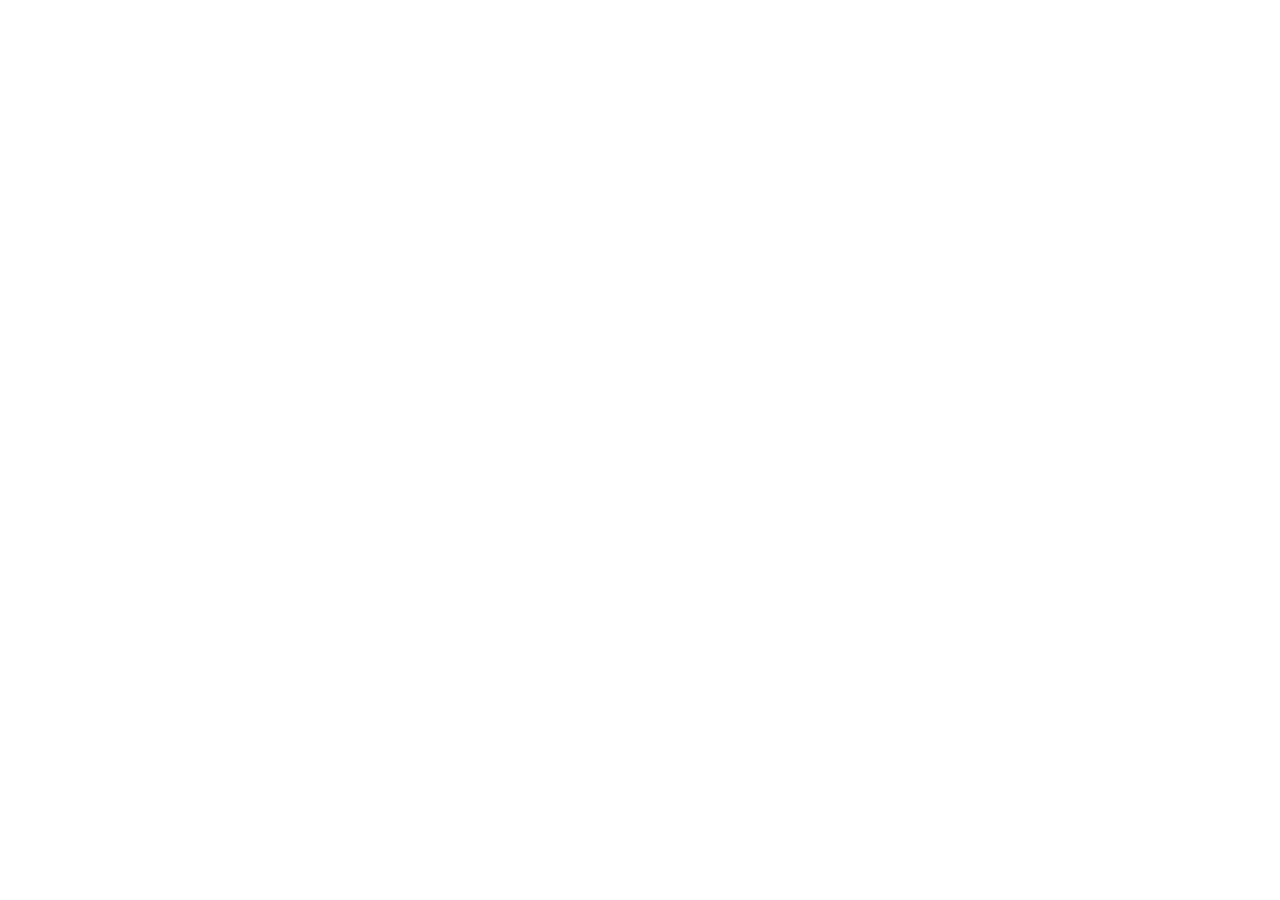
==== index.html @ e83945b2 "feat:新增環境、變數、map、utilities、元件" ====
<!doctype html>
<html lang="en">
  <head>
    <meta charset="UTF-8" />
    <meta name="viewport" content="width=device-width, initial-scale=1.0" />
    <title>首頁</title>
    <link rel="stylesheet" href="./css/style/all.css" />
  </head>
  <body></body>
</html>
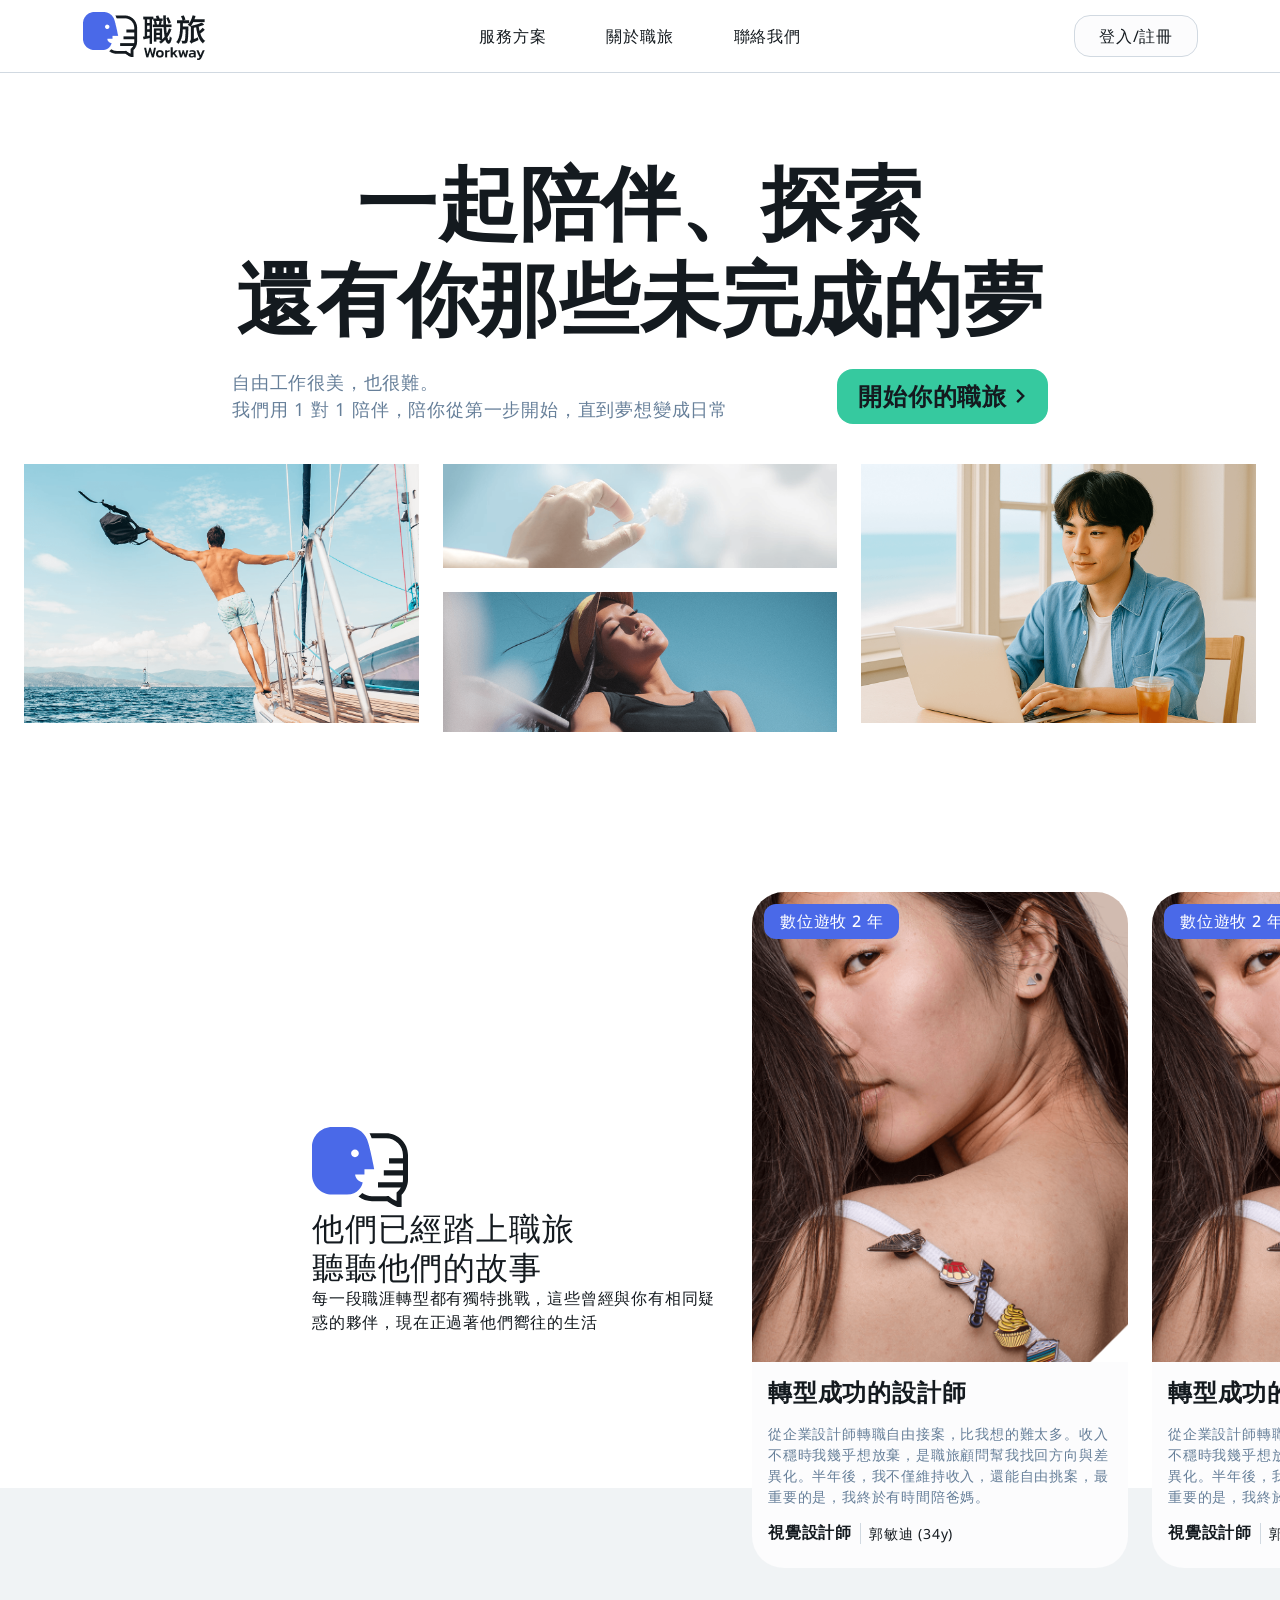
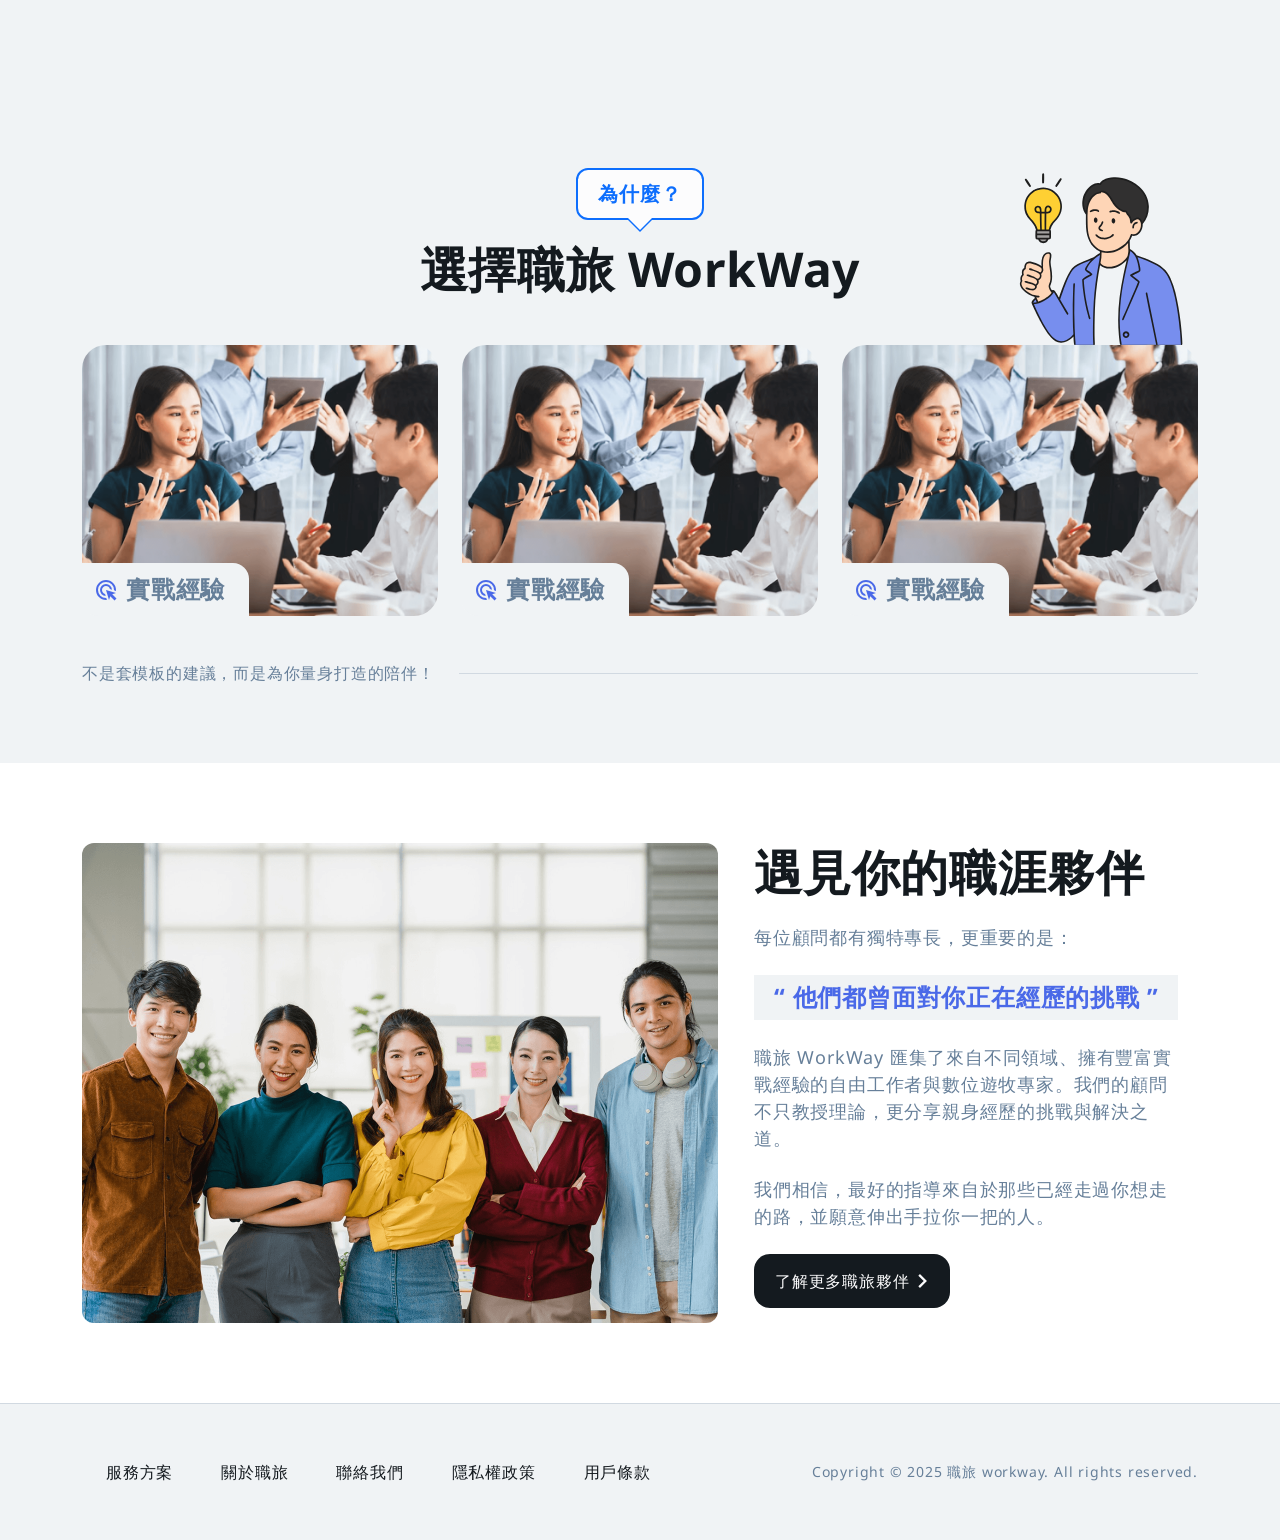
==== commit bd024185: "feat:新增 index 分支、新增內容(header、hero、story、選擇我們、了解更多、footer)" ====
--- a/index.html
+++ b/index.html
@@ -4,7 +4,555 @@
     <meta charset="UTF-8" />
     <meta name="viewport" content="width=device-width, initial-scale=1.0" />
     <title>首頁</title>
+    <link rel="preconnect" href="https://fonts.googleapis.com" />
+    <link rel="preconnect" href="https://fonts.gstatic.com" crossorigin />
+    <link
+      href="https://fonts.googleapis.com/css2?family=Noto+Sans:ital,wght@0,100..900;1,100..900&display=swap"
+      rel="stylesheet"
+    />
     <link rel="stylesheet" href="./css/style/all.css" />
   </head>
-  <body></body>
+  <body>
+    <header class="py-3 border-bottom border-neutral-85">
+      <ul
+        class="container list-unstyled d-flex justify-content-between align-items-center"
+      >
+        <!-- 品牌標誌 -->
+        <li>
+          <a href="./index.html">
+            <img src="./img/logo.png" alt="品牌標誌" />
+          </a>
+        </li>
+        <!-- 選單 -->
+        <li>
+          <nav>
+            <ul class="list-unstyled d-flex gap-3">
+              <li>
+                <a class="py-2 px-6 fw-normal" href="＃">服務方案</a>
+              </li>
+              <li>
+                <a class="py-2 px-6" href="＃">關於職旅</a>
+              </li>
+              <li>
+                <a class="py-2 px-6" href="＃">聯絡我們</a>
+              </li>
+            </ul>
+          </nav>
+        </li>
+        <!-- 登入註冊 -->
+        <li>
+          <a class="btn btn-xl btn-white-filled" href="#"> 登入/註冊 </a>
+        </li>
+      </ul>
+    </header>
+    <main>
+      <!-- hero -->
+      <section class="py-12 px-6">
+        <!-- 標題、標語、CTA -->
+        <div class="container max-width-1 px-0 mb-8">
+          <!-- 標題 -->
+          <div class="mb-6">
+            <h2 class="text-center">
+              <p class="display-1 fw-bold lh-1p2">一起陪伴、探索</p>
+              <p class="display-1 fw-bold lh-1p2">還有你那些未完成的夢</p>
+            </h2>
+          </div>
+          <!-- 標語、CTA -->
+          <div class="d-flex justify-content-between align-items-center">
+            <!-- 標語 -->
+            <div>
+              <p class="fs-6 text-neutral-50 fw-normal">
+                自由工作很美，也很難。
+              </p>
+              <p class="fs-6 text-neutral-50 fw-normal">
+                我們用 1 對 1 陪伴，陪你從第一步開始，直到夢想變成日常
+              </p>
+            </div>
+            <!-- CTA -->
+            <a
+              class="btn btn-large btn-green-filled d-flex justify-content-center align-items-center"
+              href="#"
+            >
+              <span class="fs-4 fw-bold lh-1p2">開始你的職旅</span>
+              <span>
+                <svg
+                  xmlns="http://www.w3.org/2000/svg"
+                  height="28px"
+                  viewBox="0 -960 960 960"
+                  width="28px"
+                  fill="currentColor"
+                >
+                  <path
+                    d="M504-480 320-664l56-56 240 240-240 240-56-56 184-184Z"
+                  />
+                </svg>
+              </span>
+            </a>
+          </div>
+        </div>
+        <!-- 圖片 -->
+        <div class="row row-cols-3">
+          <div class="col">
+            <img src="./img/index/hero-1.png" alt="圖片" />
+          </div>
+          <div class="col">
+            <div class="d-flex flex-column gap-6">
+              <img src="./img/index/hero-2.png" alt="圖片" />
+              <img src="./img/index/hero-3.png" alt="圖片" />
+            </div>
+          </div>
+          <div class="col">
+            <img src="./img/index/hero-4.png" alt="圖片" />
+          </div>
+        </div>
+      </section>
+      <!-- story -->
+      <section class="pt-12">
+        <div class="px-0 ms-13 mb-n12 d-flex gap-6">
+          <!-- 標題 -->
+          <div
+            class="d-flex flex-column justify-content-center align-items-center gap-6 max-width-2 flex-shrink-0"
+          >
+            <div>
+              <!-- 標誌 -->
+              <div>
+                <img src="./img/logo-icon.svg" alt="品牌標誌" />
+              </div>
+              <!-- 標題 -->
+              <div>
+                <h2>
+                  <p>他們已經踏上職旅</p>
+                  <p>聽聽他們的故事</p>
+                </h2>
+              </div>
+              <!-- 說明 -->
+              <p>
+                每一段職涯轉型都有獨特挑戰，這些曾經與你有相同疑惑的夥伴，現在正過著他們嚮往的生活
+              </p>
+            </div>
+          </div>
+          <!-- 卡片 -->
+          <ul class="list-unstyled row max-width-3 flex-nowrap no-scrollbar">
+            <li class="col min-width-1">
+              <div class="position-relative">
+                <img
+                  class="rounded-top-5"
+                  src="./img/index/story-cover-1.png"
+                  alt="人物"
+                />
+                <span
+                  class="badge text-bg-secondary position-absolute top-12 start-12 radius-2 py-2 px-4 fs-7 fw-medium lh-1p2 bg-brand-primary"
+                  >數位遊牧 2 年</span
+                >
+              </div>
+              <div
+                class="px-4 pt-4 pb-6 d-flex flex-column gap-4 rounded-bottom-5 bg-brand-white"
+              >
+                <h3 class="fs-4 fw-bold lh-1p2">轉型成功的設計師</h3>
+                <p class="fs-8 text-neutral-50 fw-normal">
+                  從企業設計師轉職自由接案，比我想的難太多。收入不穩時我幾乎想放棄，是職旅顧問幫我找回方向與差異化。半年後，我不僅維持收入，還能自由挑案，最重要的是，我終於有時間陪爸媽。
+                </p>
+                <p class="d-flex gap-2">
+                  <span class="fw-bold lh-1p2 border-end border-neutral-85 pe-2"
+                    >視覺設計師</span
+                  >
+                  <span class="fs-8 fw-normal">郭敏迪 (34y)</span>
+                </p>
+              </div>
+            </li>
+            <li class="col min-width-1">
+              <div class="position-relative">
+                <img
+                  class="rounded-top-5"
+                  src="./img/index/story-cover-1.png"
+                  alt="人物"
+                />
+                <span
+                  class="badge text-bg-secondary position-absolute top-12 start-12 radius-2 py-2 px-4 fs-7 fw-medium lh-1p2 bg-brand-primary"
+                  >數位遊牧 2 年</span
+                >
+              </div>
+              <div
+                class="px-4 pt-4 pb-6 d-flex flex-column gap-4 rounded-bottom-5 bg-brand-white"
+              >
+                <h3 class="fs-4 fw-bold lh-1p2">轉型成功的設計師</h3>
+                <p class="fs-8 text-neutral-50 fw-normal">
+                  從企業設計師轉職自由接案，比我想的難太多。收入不穩時我幾乎想放棄，是職旅顧問幫我找回方向與差異化。半年後，我不僅維持收入，還能自由挑案，最重要的是，我終於有時間陪爸媽。
+                </p>
+                <p class="d-flex gap-2">
+                  <span class="fw-bold lh-1p2 border-end border-neutral-85 pe-2"
+                    >視覺設計師</span
+                  >
+                  <span class="fs-8 fw-normal">郭敏迪 (34y)</span>
+                </p>
+              </div>
+            </li>
+            <li class="col min-width-1">
+              <div class="position-relative">
+                <img
+                  class="rounded-top-5"
+                  src="./img/index/story-cover-1.png"
+                  alt="人物"
+                />
+                <span
+                  class="badge text-bg-secondary position-absolute top-12 start-12 radius-2 py-2 px-4 fs-7 fw-medium lh-1p2 bg-brand-primary"
+                  >數位遊牧 2 年</span
+                >
+              </div>
+              <div
+                class="px-4 pt-4 pb-6 d-flex flex-column gap-4 rounded-bottom-5 bg-brand-white"
+              >
+                <h3 class="fs-4 fw-bold lh-1p2">轉型成功的設計師</h3>
+                <p class="fs-8 text-neutral-50 fw-normal">
+                  從企業設計師轉職自由接案，比我想的難太多。收入不穩時我幾乎想放棄，是職旅顧問幫我找回方向與差異化。半年後，我不僅維持收入，還能自由挑案，最重要的是，我終於有時間陪爸媽。
+                </p>
+                <p class="d-flex gap-2">
+                  <span class="fw-bold lh-1p2 border-end border-neutral-85 pe-2"
+                    >視覺設計師</span
+                  >
+                  <span class="fs-8 fw-normal">郭敏迪 (34y)</span>
+                </p>
+              </div>
+            </li>
+            <li class="col min-width-1">
+              <div class="position-relative">
+                <img
+                  class="rounded-top-5"
+                  src="./img/index/story-cover-1.png"
+                  alt="人物"
+                />
+                <span
+                  class="badge text-bg-secondary position-absolute top-12 start-12 radius-2 py-2 px-4 fs-7 fw-medium lh-1p2 bg-brand-primary"
+                  >數位遊牧 2 年</span
+                >
+              </div>
+              <div
+                class="px-4 pt-4 pb-6 d-flex flex-column gap-4 rounded-bottom-5 bg-brand-white"
+              >
+                <h3 class="fs-4 fw-bold lh-1p2">轉型成功的設計師</h3>
+                <p class="fs-8 text-neutral-50 fw-normal">
+                  從企業設計師轉職自由接案，比我想的難太多。收入不穩時我幾乎想放棄，是職旅顧問幫我找回方向與差異化。半年後，我不僅維持收入，還能自由挑案，最重要的是，我終於有時間陪爸媽。
+                </p>
+                <p class="d-flex gap-2">
+                  <span class="fw-bold lh-1p2 border-end border-neutral-85 pe-2"
+                    >視覺設計師</span
+                  >
+                  <span class="fs-8 fw-normal">郭敏迪 (34y)</span>
+                </p>
+              </div>
+            </li>
+            <li class="col min-width-1">
+              <div class="position-relative">
+                <img
+                  class="rounded-top-5"
+                  src="./img/index/story-cover-1.png"
+                  alt="人物"
+                />
+                <span
+                  class="badge text-bg-secondary position-absolute top-12 start-12 radius-2 py-2 px-4 fs-7 fw-medium lh-1p2 bg-brand-primary"
+                  >數位遊牧 2 年</span
+                >
+              </div>
+              <div
+                class="px-4 pt-4 pb-6 d-flex flex-column gap-4 rounded-bottom-5 bg-brand-white"
+              >
+                <h3 class="fs-4 fw-bold lh-1p2">轉型成功的設計師</h3>
+                <p class="fs-8 text-neutral-50 fw-normal">
+                  從企業設計師轉職自由接案，比我想的難太多。收入不穩時我幾乎想放棄，是職旅顧問幫我找回方向與差異化。半年後，我不僅維持收入，還能自由挑案，最重要的是，我終於有時間陪爸媽。
+                </p>
+                <p class="d-flex gap-2">
+                  <span class="fw-bold lh-1p2 border-end border-neutral-85 pe-2"
+                    >視覺設計師</span
+                  >
+                  <span class="fs-8 fw-normal">郭敏迪 (34y)</span>
+                </p>
+              </div>
+            </li>
+            <li class="col min-width-1">
+              <div class="position-relative">
+                <img
+                  class="rounded-top-5"
+                  src="./img/index/story-cover-1.png"
+                  alt="人物"
+                />
+                <span
+                  class="badge text-bg-secondary position-absolute top-12 start-12 radius-2 py-2 px-4 fs-7 fw-medium lh-1p2 bg-brand-primary"
+                  >數位遊牧 2 年</span
+                >
+              </div>
+              <div
+                class="px-4 pt-4 pb-6 d-flex flex-column gap-4 rounded-bottom-5 bg-brand-white"
+              >
+                <h3 class="fs-4 fw-bold lh-1p2">轉型成功的設計師</h3>
+                <p class="fs-8 text-neutral-50 fw-normal">
+                  從企業設計師轉職自由接案，比我想的難太多。收入不穩時我幾乎想放棄，是職旅顧問幫我找回方向與差異化。半年後，我不僅維持收入，還能自由挑案，最重要的是，我終於有時間陪爸媽。
+                </p>
+                <p class="d-flex gap-2">
+                  <span class="fw-bold lh-1p2 border-end border-neutral-85 pe-2"
+                    >視覺設計師</span
+                  >
+                  <span class="fs-8 fw-normal">郭敏迪 (34y)</span>
+                </p>
+              </div>
+            </li>
+            <li class="col min-width-1">
+              <div class="position-relative">
+                <img
+                  class="rounded-top-5"
+                  src="./img/index/story-cover-1.png"
+                  alt="人物"
+                />
+                <span
+                  class="badge text-bg-secondary position-absolute top-12 start-12 radius-2 py-2 px-4 fs-7 fw-medium lh-1p2 bg-brand-primary"
+                  >數位遊牧 2 年</span
+                >
+              </div>
+              <div
+                class="px-4 pt-4 pb-6 d-flex flex-column gap-4 rounded-bottom-5 bg-brand-white"
+              >
+                <h3 class="fs-4 fw-bold lh-1p2">轉型成功的設計師</h3>
+                <p class="fs-8 text-neutral-50 fw-normal">
+                  從企業設計師轉職自由接案，比我想的難太多。收入不穩時我幾乎想放棄，是職旅顧問幫我找回方向與差異化。半年後，我不僅維持收入，還能自由挑案，最重要的是，我終於有時間陪爸媽。
+                </p>
+                <p class="d-flex gap-2">
+                  <span class="fw-bold lh-1p2 border-end border-neutral-85 pe-2"
+                    >視覺設計師</span
+                  >
+                  <span class="fs-8 fw-normal">郭敏迪 (34y)</span>
+                </p>
+              </div>
+            </li>
+          </ul>
+        </div>
+        <section class="bg-neutral-95 py-14"></section>
+      </section>
+      <!-- 選擇我們 -->
+      <section class="py-12 bg-neutral-95">
+        <div class="container">
+          <!-- 泡泡、標題  -->
+          <div class="mb-9 d-flex flex-column align-items-center gap-5">
+            <!-- 泡泡 -->
+            <div
+              class="position-relative py-3 px-5 fs-5 text-primary fw-bold lh-1p2 bg-brand-white border border-primary border-2 radius-2"
+            >
+              為什麼？
+              <span
+                class="position-absolute top-100 start-50 translate-middle-x bubble-arrow"
+              ></span>
+            </div>
+            <!-- 標題  -->
+            <h2 class="fs-1 text-brand-black fw-bold lh-1p2">
+              選擇職旅 WorkWay
+            </h2>
+          </div>
+          <!-- 卡片 -->
+          <div class="position-relative mb-9">
+            <ul class="list-unstyled row row-cols-3">
+              <li class="col">
+                <a class="position-relative radius-4" href="#">
+                  <!-- 圖片 -->
+                  <img
+                    class="radius-4"
+                    src="./img/index/adv-1.png"
+                    alt="情境圖"
+                  />
+                  <!-- 標籤 -->
+                  <span
+                    class="position-absolute bottom-0 start-0 py-3 ps-3 pe-6 bg-neutral-95 d-flex justify-content-center align-items-center gap-2 radius-top-end radius-bottom-start"
+                  >
+                    <!-- 符號 -->
+                    <span>
+                      <svg
+                        class="text-primary-60"
+                        xmlns="http://www.w3.org/2000/svg"
+                        height="24px"
+                        viewBox="0 -960 960 960"
+                        width="24px"
+                        fill="currentColor"
+                      >
+                        <path
+                          d="M468-240q-96-5-162-74t-66-166q0-100 70-170t170-70q97 0 166 66t74 162l-84-25q-13-54-56-88.5T480-640q-66 0-113 47t-47 113q0 57 34.5 100t88.5 56l25 84Zm48 158q-9 2-18 2h-18q-83 0-156-31.5T197-197q-54-54-85.5-127T80-480q0-83 31.5-156T197-763q54-54 127-85.5T480-880q83 0 156 31.5T763-763q54 54 85.5 127T880-480v18q0 9-2 18l-78-24v-12q0-134-93-227t-227-93q-134 0-227 93t-93 227q0 134 93 227t227 93h12l24 78Zm305 22L650-231 600-80 480-480l400 120-151 50 171 171-79 79Z"
+                        />
+                      </svg>
+                    </span>
+                    <!-- 文字 -->
+                    <span class="fs-4 text-neutral-50 fw-bold lh-1p2"
+                      >實戰經驗</span
+                    >
+                  </span>
+                </a>
+              </li>
+              <li class="col">
+                <a class="position-relative radius-4" href="#">
+                  <!-- 圖片 -->
+                  <img
+                    class="radius-4"
+                    src="./img/index/adv-1.png"
+                    alt="情境圖"
+                  />
+                  <!-- 標籤 -->
+                  <span
+                    class="position-absolute bottom-0 start-0 py-3 ps-3 pe-6 bg-neutral-95 d-flex justify-content-center align-items-center gap-2 radius-top-end radius-bottom-start"
+                  >
+                    <!-- 符號 -->
+                    <span>
+                      <svg
+                        class="text-primary-60"
+                        xmlns="http://www.w3.org/2000/svg"
+                        height="24px"
+                        viewBox="0 -960 960 960"
+                        width="24px"
+                        fill="currentColor"
+                      >
+                        <path
+                          d="M468-240q-96-5-162-74t-66-166q0-100 70-170t170-70q97 0 166 66t74 162l-84-25q-13-54-56-88.5T480-640q-66 0-113 47t-47 113q0 57 34.5 100t88.5 56l25 84Zm48 158q-9 2-18 2h-18q-83 0-156-31.5T197-197q-54-54-85.5-127T80-480q0-83 31.5-156T197-763q54-54 127-85.5T480-880q83 0 156 31.5T763-763q54 54 85.5 127T880-480v18q0 9-2 18l-78-24v-12q0-134-93-227t-227-93q-134 0-227 93t-93 227q0 134 93 227t227 93h12l24 78Zm305 22L650-231 600-80 480-480l400 120-151 50 171 171-79 79Z"
+                        />
+                      </svg>
+                    </span>
+                    <!-- 文字 -->
+                    <span class="fs-4 text-neutral-50 fw-bold lh-1p2"
+                      >實戰經驗</span
+                    >
+                  </span>
+                </a>
+              </li>
+              <li class="col">
+                <a class="position-relative radius-4" href="#">
+                  <!-- 圖片 -->
+                  <img
+                    class="radius-4"
+                    src="./img/index/adv-1.png"
+                    alt="情境圖"
+                  />
+                  <!-- 標籤 -->
+                  <span
+                    class="position-absolute bottom-0 start-0 py-3 ps-3 pe-6 bg-neutral-95 d-flex justify-content-center align-items-center gap-2 radius-top-end radius-bottom-start"
+                  >
+                    <!-- 符號 -->
+                    <span>
+                      <svg
+                        class="text-primary-60"
+                        xmlns="http://www.w3.org/2000/svg"
+                        height="24px"
+                        viewBox="0 -960 960 960"
+                        width="24px"
+                        fill="currentColor"
+                      >
+                        <path
+                          d="M468-240q-96-5-162-74t-66-166q0-100 70-170t170-70q97 0 166 66t74 162l-84-25q-13-54-56-88.5T480-640q-66 0-113 47t-47 113q0 57 34.5 100t88.5 56l25 84Zm48 158q-9 2-18 2h-18q-83 0-156-31.5T197-197q-54-54-85.5-127T80-480q0-83 31.5-156T197-763q54-54 127-85.5T480-880q83 0 156 31.5T763-763q54 54 85.5 127T880-480v18q0 9-2 18l-78-24v-12q0-134-93-227t-227-93q-134 0-227 93t-93 227q0 134 93 227t227 93h12l24 78Zm305 22L650-231 600-80 480-480l400 120-151 50 171 171-79 79Z"
+                        />
+                      </svg>
+                    </span>
+                    <!-- 文字 -->
+                    <span class="fs-4 text-neutral-50 fw-bold lh-1p2"
+                      >實戰經驗</span
+                    >
+                  </span>
+                </a>
+              </li>
+            </ul>
+            <!-- 插圖 -->
+            <div class="col position-absolute bottom-100 end-0 mb-n3">
+              <img
+                class="text-end"
+                src="./img/index/adv-vectors.svg"
+                alt="插圖"
+              />
+            </div>
+          </div>
+          <!-- 標語 -->
+          <div class="d-flex align-items-center gap-6">
+            <p class="text-neutral-50 fw-medium lh-1p2">
+              不是套模板的建議，而是為你量身打造的陪伴！
+            </p>
+            <div class="border-bottom flex-grow-1 border-neutral-85"></div>
+          </div>
+        </div>
+      </section>
+      <!-- 了解更多 -->
+      <section class="py-12">
+        <div class="container d-flex gap-6">
+          <!-- 圖片 -->
+          <img
+            class="max-width-4 radius-2"
+            src="./img/index/team.png"
+            alt="團隊照"
+          />
+          <!-- 說明、CTA -->
+          <div class="px-3 d-flex flex-column align-items-start gap-6">
+            <!-- 主題 -->
+            <h2 class="fs-1 text-neutral-10 fw-bold lh-1p2">
+              遇見你的職涯夥伴
+            </h2>
+            <!-- 說明 -->
+            <div class="d-flex flex-column align-items-start gap-6">
+              <p class="fs-6 text-neutral-50 fw-normal">
+                每位顧問都有獨特專長，更重要的是：
+              </p>
+              <div class="bg-neutral-95 py-2 px-5">
+                <p class="fs-4 text-brand-primary fw-bold lh-1p2">
+                  “ 他們都曾面對你正在經歷的挑戰 ”
+                </p>
+              </div>
+              <p class="fs-6 text-neutral-50 fw-normal">
+                職旅 WorkWay
+                匯集了來自不同領域、擁有豐富實戰經驗的自由工作者與數位遊牧專家。我們的顧問不只教授理論，更分享親身經歷的挑戰與解決之道。
+              </p>
+              <p class="fs-6 text-neutral-50 fw-normal">
+                我們相信，最好的指導來自於那些已經走過你想走的路，並願意伸出手拉你一把的人。
+              </p>
+            </div>
+            <!-- CTA -->
+            <a
+              class="btn btn-large btn-black-filled d-flex justify-content-center align-items-center flex-grow-0"
+              href="#"
+            >
+              <span class="fs-7 fw-normal">了解更多職旅夥伴</span>
+              <span>
+                <svg
+                  xmlns="http://www.w3.org/2000/svg"
+                  height="28px"
+                  viewBox="0 -960 960 960"
+                  width="28px"
+                  fill="currentColor"
+                >
+                  <path
+                    d="M504-480 320-664l56-56 240 240-240 240-56-56 184-184Z"
+                  />
+                </svg>
+              </span>
+            </a>
+          </div>
+        </div>
+      </section>
+    </main>
+    <footer class="py-9 bg-neutral-95 border-top border-neutral-85">
+      <ul
+        class="list-unstyled d-flex justify-content-between align-items-center container"
+      >
+        <li>
+          <ul class="list-unstyled d-flex justify-content-between">
+            <li>
+              <a class="py-2 px-6 fw-normal fw-normal" href="#">服務方案</a>
+            </li>
+            <li>
+              <a class="py-2 px-6 fw-normal" href="#">關於職旅</a>
+            </li>
+            <li>
+              <a class="py-2 px-6 fw-normal" href="#">聯絡我們</a>
+            </li>
+            <li>
+              <a class="py-2 px-6 fw-normal" href="#">隱私權政策</a>
+            </li>
+            <li>
+              <a class="py-2 px-6 fw-normal" href="#">用戶條款</a>
+            </li>
+          </ul>
+        </li>
+        <li class="fs-8 text-neutral-50">
+          Copyright © 2025 職旅 workway. All rights reserved.
+        </li>
+      </ul>
+    </footer>
+  </body>
 </html>
--- a/css/style/all.css
+++ b/css/style/all.css
@@ -78,6 +78,8 @@
 /* 64px */
 /* 72px */
 /* 80px */
+/* 312px */
+/* 100px */
 /* 
   =============
   !!!!!圓角!!!!!
@@ -95,6 +97,11 @@
 /* 
   ======================
   !!!!! max-width !!!!!
+  ======================
+*/
+/* 
+  ======================
+  !!!!! min-width !!!!!
   ======================
 */
 /* 
@@ -1264,6 +1271,26 @@
   --bs-gutter-y: 5rem;
 }
 
+.g-13,
+.gx-13 {
+  --bs-gutter-x: 19.5rem;
+}
+
+.g-13,
+.gy-13 {
+  --bs-gutter-y: 19.5rem;
+}
+
+.g-14,
+.gx-14 {
+  --bs-gutter-x: 6.25rem;
+}
+
+.g-14,
+.gy-14 {
+  --bs-gutter-y: 6.25rem;
+}
+
 @media (min-width: 576px) {
   .col-sm {
     -webkit-box-flex: 1;
@@ -1530,6 +1557,22 @@
   .gy-sm-12 {
     --bs-gutter-y: 5rem;
   }
+  .g-sm-13,
+  .gx-sm-13 {
+    --bs-gutter-x: 19.5rem;
+  }
+  .g-sm-13,
+  .gy-sm-13 {
+    --bs-gutter-y: 19.5rem;
+  }
+  .g-sm-14,
+  .gx-sm-14 {
+    --bs-gutter-x: 6.25rem;
+  }
+  .g-sm-14,
+  .gy-sm-14 {
+    --bs-gutter-y: 6.25rem;
+  }
 }
 @media (min-width: 768px) {
   .col-md {
@@ -1797,6 +1840,22 @@
   .gy-md-12 {
     --bs-gutter-y: 5rem;
   }
+  .g-md-13,
+  .gx-md-13 {
+    --bs-gutter-x: 19.5rem;
+  }
+  .g-md-13,
+  .gy-md-13 {
+    --bs-gutter-y: 19.5rem;
+  }
+  .g-md-14,
+  .gx-md-14 {
+    --bs-gutter-x: 6.25rem;
+  }
+  .g-md-14,
+  .gy-md-14 {
+    --bs-gutter-y: 6.25rem;
+  }
 }
 @media (min-width: 992px) {
   .col-lg {
@@ -2064,6 +2123,22 @@
   .gy-lg-12 {
     --bs-gutter-y: 5rem;
   }
+  .g-lg-13,
+  .gx-lg-13 {
+    --bs-gutter-x: 19.5rem;
+  }
+  .g-lg-13,
+  .gy-lg-13 {
+    --bs-gutter-y: 19.5rem;
+  }
+  .g-lg-14,
+  .gx-lg-14 {
+    --bs-gutter-x: 6.25rem;
+  }
+  .g-lg-14,
+  .gy-lg-14 {
+    --bs-gutter-y: 6.25rem;
+  }
 }
 @media (min-width: 1200px) {
   .col-xl {
@@ -2331,6 +2406,22 @@
   .gy-xl-12 {
     --bs-gutter-y: 5rem;
   }
+  .g-xl-13,
+  .gx-xl-13 {
+    --bs-gutter-x: 19.5rem;
+  }
+  .g-xl-13,
+  .gy-xl-13 {
+    --bs-gutter-y: 19.5rem;
+  }
+  .g-xl-14,
+  .gx-xl-14 {
+    --bs-gutter-x: 6.25rem;
+  }
+  .g-xl-14,
+  .gy-xl-14 {
+    --bs-gutter-y: 6.25rem;
+  }
 }
 @media (min-width: 1400px) {
   .col-xxl {
@@ -2597,6 +2688,22 @@
   .g-xxl-12,
   .gy-xxl-12 {
     --bs-gutter-y: 5rem;
+  }
+  .g-xxl-13,
+  .gx-xxl-13 {
+    --bs-gutter-x: 19.5rem;
+  }
+  .g-xxl-13,
+  .gy-xxl-13 {
+    --bs-gutter-y: 19.5rem;
+  }
+  .g-xxl-14,
+  .gx-xxl-14 {
+    --bs-gutter-x: 6.25rem;
+  }
+  .g-xxl-14,
+  .gy-xxl-14 {
+    --bs-gutter-y: 6.25rem;
   }
 }
 .table {
@@ -8283,6 +8390,178 @@
   opacity: 0.25;
 }
 
+/*
+===================
+!!!!! 按鈕結構 !!!!!
+===================
+*/
+.btn {
+  /* 顯示層級 */
+  display: inline-block; /* 行內區塊 */
+  /* 字體 */
+  font-weight: 400; /* 字重 */
+  line-height: 1.5; /* 行高 */
+  text-align: center; /* 文字對齊 */
+  text-decoration: none; /* 文字裝飾 */
+  vertical-align: middle; /* 垂直對齊 */
+  letter-spacing: var(--ls-5); /* 字距 */
+  /* 文字無法反白 */
+  -webkit-user-select: none;
+     -moz-user-select: none;
+      -ms-user-select: none;
+          user-select: none;
+  /* 外邊框 */
+  border: 1px solid transparent;
+  /* 圓角 */
+  border-radius: var(--radius-sm);
+  /* 過度動畫 */
+  -webkit-transition: all 0.15s ease-in-out;
+  transition: all 0.15s ease-in-out;
+  /* 滑鼠游標樣式 */
+  cursor: pointer; /* 手指 */
+}
+
+/*
+===================
+!!!!! 按鈕尺寸 !!!!!
+===================
+*/
+.btn-xl {
+  /* 內間距 */
+  padding-top: 0.5rem;
+  padding-right: 1.5rem;
+  padding-bottom: 0.5rem;
+  padding-left: 1.5rem;
+}
+
+.btn-large {
+  /* 內間距 */
+  padding-top: 0.75rem;
+  padding-right: 0.75rem;
+  padding-bottom: 0.75rem;
+  padding-left: 1.25rem;
+}
+
+.btn-medium {
+  /* 內間距 */
+  padding-top: 0.75rem;
+  padding-right: 0.75rem;
+  padding-bottom: 0.75rem;
+  padding-left: 1.25rem;
+}
+
+.btn-small {
+  /* 內間距 */
+  padding-top: 0.25rem;
+  padding-right: 0.25rem;
+  padding-bottom: 0.25rem;
+  padding-left: 0.5rem;
+}
+
+.btn-black-filled {
+  background: #141a1f;
+  border: 1px solid transparent;
+  border-radius: 1rem;
+  color: #fcfcfd;
+}
+.btn-black-filled:hover {
+  background: #36c99f;
+  border: 1px solid transparent !important;
+  color: #141a1f;
+}
+.btn-black-filled:active {
+  background: #36c99f !important;
+  border: 1px solid transparent !important;
+  color: #141a1f !important;
+}
+
+.btn-white-filled {
+  background: #fcfcfd;
+  border: 1px solid #d1d9e1;
+  border-radius: 1rem;
+  color: #141a1f;
+}
+.btn-white-filled:hover {
+  background: #e0e5eb;
+  border: 1px solid transparent !important;
+  color: #fcfcfd;
+}
+.btn-white-filled:active {
+  background: #e0e5eb !important;
+  border: 1px solid transparent !important;
+  color: #fcfcfd !important;
+}
+
+.btn-white2-filled {
+  background: #fcfcfd;
+  border: 1px solid #d1d9e1;
+  border-radius: 1rem;
+  color: #667f99;
+}
+.btn-white2-filled:hover {
+  background: #e0e5eb;
+  border: 1px solid transparent !important;
+  color: #667f99;
+}
+.btn-white2-filled:active {
+  background: #e0e5eb !important;
+  border: 1px solid transparent !important;
+  color: #667f99 !important;
+}
+
+.btn-green-filled {
+  background: #36c99f;
+  border: 1px solid transparent;
+  border-radius: 1rem;
+  color: #141a1f;
+}
+.btn-green-filled:hover {
+  background: #4a69e8;
+  border: 1px solid transparent !important;
+  color: #fcfcfd;
+}
+.btn-green-filled:active {
+  background: #4a69e8 !important;
+  border: 1px solid transparent !important;
+  color: #fcfcfd !important;
+}
+
+.bubble-arrow {
+  width: 0;
+  height: 0;
+  border-left: 14px solid transparent;
+  border-right: 14px solid transparent;
+  border-top: 14px solid #0d6efd;
+}
+
+.bubble-arrow::after {
+  content: "";
+  position: absolute;
+  left: -12px;
+  top: -14px;
+  width: 0;
+  height: 0;
+  border-left: 12px solid transparent;
+  border-right: 12px solid transparent;
+  border-top: 12px solid #fcfcfd;
+}
+
+.top-12 {
+  top: 0.75rem;
+}
+
+.start-12 {
+  left: 0.75rem;
+}
+
+.radius-top-end {
+  border-top-right-radius: 1rem;
+}
+
+.radius-bottom-start {
+  border-bottom-left-radius: 1rem;
+}
+
 .align-baseline {
   vertical-align: baseline !important;
 }
@@ -9117,6 +9396,14 @@
   margin: 5rem !important;
 }
 
+.m-13 {
+  margin: 19.5rem !important;
+}
+
+.m-14 {
+  margin: 6.25rem !important;
+}
+
 .m-auto {
   margin: auto !important;
 }
@@ -9186,6 +9473,16 @@
   margin-left: 5rem !important;
 }
 
+.mx-13 {
+  margin-right: 19.5rem !important;
+  margin-left: 19.5rem !important;
+}
+
+.mx-14 {
+  margin-right: 6.25rem !important;
+  margin-left: 6.25rem !important;
+}
+
 .mx-auto {
   margin-right: auto !important;
   margin-left: auto !important;
@@ -9256,6 +9553,16 @@
   margin-bottom: 5rem !important;
 }
 
+.my-13 {
+  margin-top: 19.5rem !important;
+  margin-bottom: 19.5rem !important;
+}
+
+.my-14 {
+  margin-top: 6.25rem !important;
+  margin-bottom: 6.25rem !important;
+}
+
 .my-auto {
   margin-top: auto !important;
   margin-bottom: auto !important;
@@ -9313,6 +9620,14 @@
   margin-top: 5rem !important;
 }
 
+.mt-13 {
+  margin-top: 19.5rem !important;
+}
+
+.mt-14 {
+  margin-top: 6.25rem !important;
+}
+
 .mt-auto {
   margin-top: auto !important;
 }
@@ -9369,6 +9684,14 @@
   margin-right: 5rem !important;
 }
 
+.me-13 {
+  margin-right: 19.5rem !important;
+}
+
+.me-14 {
+  margin-right: 6.25rem !important;
+}
+
 .me-auto {
   margin-right: auto !important;
 }
@@ -9425,6 +9748,14 @@
   margin-bottom: 5rem !important;
 }
 
+.mb-13 {
+  margin-bottom: 19.5rem !important;
+}
+
+.mb-14 {
+  margin-bottom: 6.25rem !important;
+}
+
 .mb-auto {
   margin-bottom: auto !important;
 }
@@ -9481,6 +9812,14 @@
   margin-left: 5rem !important;
 }
 
+.ms-13 {
+  margin-left: 19.5rem !important;
+}
+
+.ms-14 {
+  margin-left: 6.25rem !important;
+}
+
 .ms-auto {
   margin-left: auto !important;
 }
@@ -9531,6 +9870,14 @@
 
 .m-n12 {
   margin: -5rem !important;
+}
+
+.m-n13 {
+  margin: -19.5rem !important;
+}
+
+.m-n14 {
+  margin: -6.25rem !important;
 }
 
 .mx-n1 {
@@ -9593,6 +9940,16 @@
   margin-left: -5rem !important;
 }
 
+.mx-n13 {
+  margin-right: -19.5rem !important;
+  margin-left: -19.5rem !important;
+}
+
+.mx-n14 {
+  margin-right: -6.25rem !important;
+  margin-left: -6.25rem !important;
+}
+
 .my-n1 {
   margin-top: -0.25rem !important;
   margin-bottom: -0.25rem !important;
@@ -9653,6 +10010,16 @@
   margin-bottom: -5rem !important;
 }
 
+.my-n13 {
+  margin-top: -19.5rem !important;
+  margin-bottom: -19.5rem !important;
+}
+
+.my-n14 {
+  margin-top: -6.25rem !important;
+  margin-bottom: -6.25rem !important;
+}
+
 .mt-n1 {
   margin-top: -0.25rem !important;
 }
@@ -9701,6 +10068,14 @@
   margin-top: -5rem !important;
 }
 
+.mt-n13 {
+  margin-top: -19.5rem !important;
+}
+
+.mt-n14 {
+  margin-top: -6.25rem !important;
+}
+
 .me-n1 {
   margin-right: -0.25rem !important;
 }
@@ -9749,6 +10124,14 @@
   margin-right: -5rem !important;
 }
 
+.me-n13 {
+  margin-right: -19.5rem !important;
+}
+
+.me-n14 {
+  margin-right: -6.25rem !important;
+}
+
 .mb-n1 {
   margin-bottom: -0.25rem !important;
 }
@@ -9797,6 +10180,14 @@
   margin-bottom: -5rem !important;
 }
 
+.mb-n13 {
+  margin-bottom: -19.5rem !important;
+}
+
+.mb-n14 {
+  margin-bottom: -6.25rem !important;
+}
+
 .ms-n1 {
   margin-left: -0.25rem !important;
 }
@@ -9845,6 +10236,14 @@
   margin-left: -5rem !important;
 }
 
+.ms-n13 {
+  margin-left: -19.5rem !important;
+}
+
+.ms-n14 {
+  margin-left: -6.25rem !important;
+}
+
 .p-0 {
   padding: 0 !important;
 }
@@ -9895,6 +10294,14 @@
 
 .p-12 {
   padding: 5rem !important;
+}
+
+.p-13 {
+  padding: 19.5rem !important;
+}
+
+.p-14 {
+  padding: 6.25rem !important;
 }
 
 .px-0 {
@@ -9962,6 +10369,16 @@
   padding-left: 5rem !important;
 }
 
+.px-13 {
+  padding-right: 19.5rem !important;
+  padding-left: 19.5rem !important;
+}
+
+.px-14 {
+  padding-right: 6.25rem !important;
+  padding-left: 6.25rem !important;
+}
+
 .py-0 {
   padding-top: 0 !important;
   padding-bottom: 0 !important;
@@ -10027,6 +10444,16 @@
   padding-bottom: 5rem !important;
 }
 
+.py-13 {
+  padding-top: 19.5rem !important;
+  padding-bottom: 19.5rem !important;
+}
+
+.py-14 {
+  padding-top: 6.25rem !important;
+  padding-bottom: 6.25rem !important;
+}
+
 .pt-0 {
   padding-top: 0 !important;
 }
@@ -10079,6 +10506,14 @@
   padding-top: 5rem !important;
 }
 
+.pt-13 {
+  padding-top: 19.5rem !important;
+}
+
+.pt-14 {
+  padding-top: 6.25rem !important;
+}
+
 .pe-0 {
   padding-right: 0 !important;
 }
@@ -10131,6 +10566,14 @@
   padding-right: 5rem !important;
 }
 
+.pe-13 {
+  padding-right: 19.5rem !important;
+}
+
+.pe-14 {
+  padding-right: 6.25rem !important;
+}
+
 .pb-0 {
   padding-bottom: 0 !important;
 }
@@ -10183,6 +10626,14 @@
   padding-bottom: 5rem !important;
 }
 
+.pb-13 {
+  padding-bottom: 19.5rem !important;
+}
+
+.pb-14 {
+  padding-bottom: 6.25rem !important;
+}
+
 .ps-0 {
   padding-left: 0 !important;
 }
@@ -10235,6 +10686,14 @@
   padding-left: 5rem !important;
 }
 
+.ps-13 {
+  padding-left: 19.5rem !important;
+}
+
+.ps-14 {
+  padding-left: 6.25rem !important;
+}
+
 .gap-0 {
   gap: 0 !important;
 }
@@ -10287,6 +10746,14 @@
   gap: 5rem !important;
 }
 
+.gap-13 {
+  gap: 19.5rem !important;
+}
+
+.gap-14 {
+  gap: 6.25rem !important;
+}
+
 .row-gap-0 {
   row-gap: 0 !important;
 }
@@ -10337,6 +10804,14 @@
 
 .row-gap-12 {
   row-gap: 5rem !important;
+}
+
+.row-gap-13 {
+  row-gap: 19.5rem !important;
+}
+
+.row-gap-14 {
+  row-gap: 6.25rem !important;
 }
 
 .column-gap-0 {
@@ -10415,6 +10890,18 @@
   -webkit-column-gap: 5rem !important;
      -moz-column-gap: 5rem !important;
           column-gap: 5rem !important;
+}
+
+.column-gap-13 {
+  -webkit-column-gap: 19.5rem !important;
+     -moz-column-gap: 19.5rem !important;
+          column-gap: 19.5rem !important;
+}
+
+.column-gap-14 {
+  -webkit-column-gap: 6.25rem !important;
+     -moz-column-gap: 6.25rem !important;
+          column-gap: 6.25rem !important;
 }
 
 .font-monospace {
@@ -11245,19 +11732,19 @@
   z-index: 3 !important;
 }
 
-.text-primary-primary {
+.text-brand-primary {
   color: #4a69e8 !important;
 }
 
-.text-primary-secondary {
+.text-brand-secondary {
   color: #36c99f !important;
 }
 
-.text-primary-black {
+.text-brand-black {
   color: #141a1f !important;
 }
 
-.text-primary-white {
+.text-brand-white {
   color: #fcfcfd !important;
 }
 
@@ -11397,6 +11884,22 @@
   background-color: #141a1f !important;
 }
 
+.bg-brand-primary {
+  background-color: #4a69e8 !important;
+}
+
+.bg-brand-secondary {
+  background-color: #36c99f !important;
+}
+
+.bg-brand-black {
+  background-color: #141a1f !important;
+}
+
+.bg-brand-white {
+  background-color: #fcfcfd !important;
+}
+
 .border-neutral-95 {
   border-color: #f0f3f5 !important;
 }
@@ -11471,6 +11974,26 @@
 
 .radius-4 {
   border-radius: 1.5rem !important;
+}
+
+.max-width-1 {
+  max-width: 51rem !important;
+}
+
+.max-width-2 {
+  max-width: 26rem !important;
+}
+
+.max-width-3 {
+  max-width: 73rem !important;
+}
+
+.max-width-4 {
+  max-width: 39.75rem !important;
+}
+
+.min-width-1 {
+  min-width: 25rem !important;
 }
 
 @media (min-width: 576px) {
@@ -11780,6 +12303,12 @@
   .m-sm-12 {
     margin: 5rem !important;
   }
+  .m-sm-13 {
+    margin: 19.5rem !important;
+  }
+  .m-sm-14 {
+    margin: 6.25rem !important;
+  }
   .m-sm-auto {
     margin: auto !important;
   }
@@ -11835,6 +12364,14 @@
     margin-right: 5rem !important;
     margin-left: 5rem !important;
   }
+  .mx-sm-13 {
+    margin-right: 19.5rem !important;
+    margin-left: 19.5rem !important;
+  }
+  .mx-sm-14 {
+    margin-right: 6.25rem !important;
+    margin-left: 6.25rem !important;
+  }
   .mx-sm-auto {
     margin-right: auto !important;
     margin-left: auto !important;
@@ -11891,6 +12428,14 @@
     margin-top: 5rem !important;
     margin-bottom: 5rem !important;
   }
+  .my-sm-13 {
+    margin-top: 19.5rem !important;
+    margin-bottom: 19.5rem !important;
+  }
+  .my-sm-14 {
+    margin-top: 6.25rem !important;
+    margin-bottom: 6.25rem !important;
+  }
   .my-sm-auto {
     margin-top: auto !important;
     margin-bottom: auto !important;
@@ -11934,6 +12479,12 @@
   .mt-sm-12 {
     margin-top: 5rem !important;
   }
+  .mt-sm-13 {
+    margin-top: 19.5rem !important;
+  }
+  .mt-sm-14 {
+    margin-top: 6.25rem !important;
+  }
   .mt-sm-auto {
     margin-top: auto !important;
   }
@@ -11976,6 +12527,12 @@
   .me-sm-12 {
     margin-right: 5rem !important;
   }
+  .me-sm-13 {
+    margin-right: 19.5rem !important;
+  }
+  .me-sm-14 {
+    margin-right: 6.25rem !important;
+  }
   .me-sm-auto {
     margin-right: auto !important;
   }
@@ -12018,6 +12575,12 @@
   .mb-sm-12 {
     margin-bottom: 5rem !important;
   }
+  .mb-sm-13 {
+    margin-bottom: 19.5rem !important;
+  }
+  .mb-sm-14 {
+    margin-bottom: 6.25rem !important;
+  }
   .mb-sm-auto {
     margin-bottom: auto !important;
   }
@@ -12060,6 +12623,12 @@
   .ms-sm-12 {
     margin-left: 5rem !important;
   }
+  .ms-sm-13 {
+    margin-left: 19.5rem !important;
+  }
+  .ms-sm-14 {
+    margin-left: 6.25rem !important;
+  }
   .ms-sm-auto {
     margin-left: auto !important;
   }
@@ -12098,6 +12667,12 @@
   }
   .m-sm-n12 {
     margin: -5rem !important;
+  }
+  .m-sm-n13 {
+    margin: -19.5rem !important;
+  }
+  .m-sm-n14 {
+    margin: -6.25rem !important;
   }
   .mx-sm-n1 {
     margin-right: -0.25rem !important;
@@ -12147,6 +12722,14 @@
     margin-right: -5rem !important;
     margin-left: -5rem !important;
   }
+  .mx-sm-n13 {
+    margin-right: -19.5rem !important;
+    margin-left: -19.5rem !important;
+  }
+  .mx-sm-n14 {
+    margin-right: -6.25rem !important;
+    margin-left: -6.25rem !important;
+  }
   .my-sm-n1 {
     margin-top: -0.25rem !important;
     margin-bottom: -0.25rem !important;
@@ -12195,6 +12778,14 @@
     margin-top: -5rem !important;
     margin-bottom: -5rem !important;
   }
+  .my-sm-n13 {
+    margin-top: -19.5rem !important;
+    margin-bottom: -19.5rem !important;
+  }
+  .my-sm-n14 {
+    margin-top: -6.25rem !important;
+    margin-bottom: -6.25rem !important;
+  }
   .mt-sm-n1 {
     margin-top: -0.25rem !important;
   }
@@ -12231,6 +12822,12 @@
   .mt-sm-n12 {
     margin-top: -5rem !important;
   }
+  .mt-sm-n13 {
+    margin-top: -19.5rem !important;
+  }
+  .mt-sm-n14 {
+    margin-top: -6.25rem !important;
+  }
   .me-sm-n1 {
     margin-right: -0.25rem !important;
   }
@@ -12267,6 +12864,12 @@
   .me-sm-n12 {
     margin-right: -5rem !important;
   }
+  .me-sm-n13 {
+    margin-right: -19.5rem !important;
+  }
+  .me-sm-n14 {
+    margin-right: -6.25rem !important;
+  }
   .mb-sm-n1 {
     margin-bottom: -0.25rem !important;
   }
@@ -12303,6 +12906,12 @@
   .mb-sm-n12 {
     margin-bottom: -5rem !important;
   }
+  .mb-sm-n13 {
+    margin-bottom: -19.5rem !important;
+  }
+  .mb-sm-n14 {
+    margin-bottom: -6.25rem !important;
+  }
   .ms-sm-n1 {
     margin-left: -0.25rem !important;
   }
@@ -12339,6 +12948,12 @@
   .ms-sm-n12 {
     margin-left: -5rem !important;
   }
+  .ms-sm-n13 {
+    margin-left: -19.5rem !important;
+  }
+  .ms-sm-n14 {
+    margin-left: -6.25rem !important;
+  }
   .p-sm-0 {
     padding: 0 !important;
   }
@@ -12377,6 +12992,12 @@
   }
   .p-sm-12 {
     padding: 5rem !important;
+  }
+  .p-sm-13 {
+    padding: 19.5rem !important;
+  }
+  .p-sm-14 {
+    padding: 6.25rem !important;
   }
   .px-sm-0 {
     padding-right: 0 !important;
@@ -12430,6 +13051,14 @@
     padding-right: 5rem !important;
     padding-left: 5rem !important;
   }
+  .px-sm-13 {
+    padding-right: 19.5rem !important;
+    padding-left: 19.5rem !important;
+  }
+  .px-sm-14 {
+    padding-right: 6.25rem !important;
+    padding-left: 6.25rem !important;
+  }
   .py-sm-0 {
     padding-top: 0 !important;
     padding-bottom: 0 !important;
@@ -12482,6 +13111,14 @@
     padding-top: 5rem !important;
     padding-bottom: 5rem !important;
   }
+  .py-sm-13 {
+    padding-top: 19.5rem !important;
+    padding-bottom: 19.5rem !important;
+  }
+  .py-sm-14 {
+    padding-top: 6.25rem !important;
+    padding-bottom: 6.25rem !important;
+  }
   .pt-sm-0 {
     padding-top: 0 !important;
   }
@@ -12521,6 +13158,12 @@
   .pt-sm-12 {
     padding-top: 5rem !important;
   }
+  .pt-sm-13 {
+    padding-top: 19.5rem !important;
+  }
+  .pt-sm-14 {
+    padding-top: 6.25rem !important;
+  }
   .pe-sm-0 {
     padding-right: 0 !important;
   }
@@ -12560,6 +13203,12 @@
   .pe-sm-12 {
     padding-right: 5rem !important;
   }
+  .pe-sm-13 {
+    padding-right: 19.5rem !important;
+  }
+  .pe-sm-14 {
+    padding-right: 6.25rem !important;
+  }
   .pb-sm-0 {
     padding-bottom: 0 !important;
   }
@@ -12599,6 +13248,12 @@
   .pb-sm-12 {
     padding-bottom: 5rem !important;
   }
+  .pb-sm-13 {
+    padding-bottom: 19.5rem !important;
+  }
+  .pb-sm-14 {
+    padding-bottom: 6.25rem !important;
+  }
   .ps-sm-0 {
     padding-left: 0 !important;
   }
@@ -12638,6 +13293,12 @@
   .ps-sm-12 {
     padding-left: 5rem !important;
   }
+  .ps-sm-13 {
+    padding-left: 19.5rem !important;
+  }
+  .ps-sm-14 {
+    padding-left: 6.25rem !important;
+  }
   .gap-sm-0 {
     gap: 0 !important;
   }
@@ -12677,6 +13338,12 @@
   .gap-sm-12 {
     gap: 5rem !important;
   }
+  .gap-sm-13 {
+    gap: 19.5rem !important;
+  }
+  .gap-sm-14 {
+    gap: 6.25rem !important;
+  }
   .row-gap-sm-0 {
     row-gap: 0 !important;
   }
@@ -12715,6 +13382,12 @@
   }
   .row-gap-sm-12 {
     row-gap: 5rem !important;
+  }
+  .row-gap-sm-13 {
+    row-gap: 19.5rem !important;
+  }
+  .row-gap-sm-14 {
+    row-gap: 6.25rem !important;
   }
   .column-gap-sm-0 {
     -webkit-column-gap: 0 !important;
@@ -12781,6 +13454,16 @@
        -moz-column-gap: 5rem !important;
             column-gap: 5rem !important;
   }
+  .column-gap-sm-13 {
+    -webkit-column-gap: 19.5rem !important;
+       -moz-column-gap: 19.5rem !important;
+            column-gap: 19.5rem !important;
+  }
+  .column-gap-sm-14 {
+    -webkit-column-gap: 6.25rem !important;
+       -moz-column-gap: 6.25rem !important;
+            column-gap: 6.25rem !important;
+  }
   .fs-sm-1 {
     font-size: 3rem !important;
   }
@@ -12837,6 +13520,18 @@
   }
   .bg-neutral-sm-10 {
     background-color: #141a1f !important;
+  }
+  .bg-brand-sm-primary {
+    background-color: #4a69e8 !important;
+  }
+  .bg-brand-sm-secondary {
+    background-color: #36c99f !important;
+  }
+  .bg-brand-sm-black {
+    background-color: #141a1f !important;
+  }
+  .bg-brand-sm-white {
+    background-color: #fcfcfd !important;
   }
 }
 @media (min-width: 768px) {
@@ -13146,6 +13841,12 @@
   .m-md-12 {
     margin: 5rem !important;
   }
+  .m-md-13 {
+    margin: 19.5rem !important;
+  }
+  .m-md-14 {
+    margin: 6.25rem !important;
+  }
   .m-md-auto {
     margin: auto !important;
   }
@@ -13201,6 +13902,14 @@
     margin-right: 5rem !important;
     margin-left: 5rem !important;
   }
+  .mx-md-13 {
+    margin-right: 19.5rem !important;
+    margin-left: 19.5rem !important;
+  }
+  .mx-md-14 {
+    margin-right: 6.25rem !important;
+    margin-left: 6.25rem !important;
+  }
   .mx-md-auto {
     margin-right: auto !important;
     margin-left: auto !important;
@@ -13257,6 +13966,14 @@
     margin-top: 5rem !important;
     margin-bottom: 5rem !important;
   }
+  .my-md-13 {
+    margin-top: 19.5rem !important;
+    margin-bottom: 19.5rem !important;
+  }
+  .my-md-14 {
+    margin-top: 6.25rem !important;
+    margin-bottom: 6.25rem !important;
+  }
   .my-md-auto {
     margin-top: auto !important;
     margin-bottom: auto !important;
@@ -13300,6 +14017,12 @@
   .mt-md-12 {
     margin-top: 5rem !important;
   }
+  .mt-md-13 {
+    margin-top: 19.5rem !important;
+  }
+  .mt-md-14 {
+    margin-top: 6.25rem !important;
+  }
   .mt-md-auto {
     margin-top: auto !important;
   }
@@ -13342,6 +14065,12 @@
   .me-md-12 {
     margin-right: 5rem !important;
   }
+  .me-md-13 {
+    margin-right: 19.5rem !important;
+  }
+  .me-md-14 {
+    margin-right: 6.25rem !important;
+  }
   .me-md-auto {
     margin-right: auto !important;
   }
@@ -13384,6 +14113,12 @@
   .mb-md-12 {
     margin-bottom: 5rem !important;
   }
+  .mb-md-13 {
+    margin-bottom: 19.5rem !important;
+  }
+  .mb-md-14 {
+    margin-bottom: 6.25rem !important;
+  }
   .mb-md-auto {
     margin-bottom: auto !important;
   }
@@ -13426,6 +14161,12 @@
   .ms-md-12 {
     margin-left: 5rem !important;
   }
+  .ms-md-13 {
+    margin-left: 19.5rem !important;
+  }
+  .ms-md-14 {
+    margin-left: 6.25rem !important;
+  }
   .ms-md-auto {
     margin-left: auto !important;
   }
@@ -13464,6 +14205,12 @@
   }
   .m-md-n12 {
     margin: -5rem !important;
+  }
+  .m-md-n13 {
+    margin: -19.5rem !important;
+  }
+  .m-md-n14 {
+    margin: -6.25rem !important;
   }
   .mx-md-n1 {
     margin-right: -0.25rem !important;
@@ -13513,6 +14260,14 @@
     margin-right: -5rem !important;
     margin-left: -5rem !important;
   }
+  .mx-md-n13 {
+    margin-right: -19.5rem !important;
+    margin-left: -19.5rem !important;
+  }
+  .mx-md-n14 {
+    margin-right: -6.25rem !important;
+    margin-left: -6.25rem !important;
+  }
   .my-md-n1 {
     margin-top: -0.25rem !important;
     margin-bottom: -0.25rem !important;
@@ -13561,6 +14316,14 @@
     margin-top: -5rem !important;
     margin-bottom: -5rem !important;
   }
+  .my-md-n13 {
+    margin-top: -19.5rem !important;
+    margin-bottom: -19.5rem !important;
+  }
+  .my-md-n14 {
+    margin-top: -6.25rem !important;
+    margin-bottom: -6.25rem !important;
+  }
   .mt-md-n1 {
     margin-top: -0.25rem !important;
   }
@@ -13597,6 +14360,12 @@
   .mt-md-n12 {
     margin-top: -5rem !important;
   }
+  .mt-md-n13 {
+    margin-top: -19.5rem !important;
+  }
+  .mt-md-n14 {
+    margin-top: -6.25rem !important;
+  }
   .me-md-n1 {
     margin-right: -0.25rem !important;
   }
@@ -13633,6 +14402,12 @@
   .me-md-n12 {
     margin-right: -5rem !important;
   }
+  .me-md-n13 {
+    margin-right: -19.5rem !important;
+  }
+  .me-md-n14 {
+    margin-right: -6.25rem !important;
+  }
   .mb-md-n1 {
     margin-bottom: -0.25rem !important;
   }
@@ -13669,6 +14444,12 @@
   .mb-md-n12 {
     margin-bottom: -5rem !important;
   }
+  .mb-md-n13 {
+    margin-bottom: -19.5rem !important;
+  }
+  .mb-md-n14 {
+    margin-bottom: -6.25rem !important;
+  }
   .ms-md-n1 {
     margin-left: -0.25rem !important;
   }
@@ -13705,6 +14486,12 @@
   .ms-md-n12 {
     margin-left: -5rem !important;
   }
+  .ms-md-n13 {
+    margin-left: -19.5rem !important;
+  }
+  .ms-md-n14 {
+    margin-left: -6.25rem !important;
+  }
   .p-md-0 {
     padding: 0 !important;
   }
@@ -13743,6 +14530,12 @@
   }
   .p-md-12 {
     padding: 5rem !important;
+  }
+  .p-md-13 {
+    padding: 19.5rem !important;
+  }
+  .p-md-14 {
+    padding: 6.25rem !important;
   }
   .px-md-0 {
     padding-right: 0 !important;
@@ -13796,6 +14589,14 @@
     padding-right: 5rem !important;
     padding-left: 5rem !important;
   }
+  .px-md-13 {
+    padding-right: 19.5rem !important;
+    padding-left: 19.5rem !important;
+  }
+  .px-md-14 {
+    padding-right: 6.25rem !important;
+    padding-left: 6.25rem !important;
+  }
   .py-md-0 {
     padding-top: 0 !important;
     padding-bottom: 0 !important;
@@ -13848,6 +14649,14 @@
     padding-top: 5rem !important;
     padding-bottom: 5rem !important;
   }
+  .py-md-13 {
+    padding-top: 19.5rem !important;
+    padding-bottom: 19.5rem !important;
+  }
+  .py-md-14 {
+    padding-top: 6.25rem !important;
+    padding-bottom: 6.25rem !important;
+  }
   .pt-md-0 {
     padding-top: 0 !important;
   }
@@ -13887,6 +14696,12 @@
   .pt-md-12 {
     padding-top: 5rem !important;
   }
+  .pt-md-13 {
+    padding-top: 19.5rem !important;
+  }
+  .pt-md-14 {
+    padding-top: 6.25rem !important;
+  }
   .pe-md-0 {
     padding-right: 0 !important;
   }
@@ -13926,6 +14741,12 @@
   .pe-md-12 {
     padding-right: 5rem !important;
   }
+  .pe-md-13 {
+    padding-right: 19.5rem !important;
+  }
+  .pe-md-14 {
+    padding-right: 6.25rem !important;
+  }
   .pb-md-0 {
     padding-bottom: 0 !important;
   }
@@ -13965,6 +14786,12 @@
   .pb-md-12 {
     padding-bottom: 5rem !important;
   }
+  .pb-md-13 {
+    padding-bottom: 19.5rem !important;
+  }
+  .pb-md-14 {
+    padding-bottom: 6.25rem !important;
+  }
   .ps-md-0 {
     padding-left: 0 !important;
   }
@@ -14004,6 +14831,12 @@
   .ps-md-12 {
     padding-left: 5rem !important;
   }
+  .ps-md-13 {
+    padding-left: 19.5rem !important;
+  }
+  .ps-md-14 {
+    padding-left: 6.25rem !important;
+  }
   .gap-md-0 {
     gap: 0 !important;
   }
@@ -14043,6 +14876,12 @@
   .gap-md-12 {
     gap: 5rem !important;
   }
+  .gap-md-13 {
+    gap: 19.5rem !important;
+  }
+  .gap-md-14 {
+    gap: 6.25rem !important;
+  }
   .row-gap-md-0 {
     row-gap: 0 !important;
   }
@@ -14081,6 +14920,12 @@
   }
   .row-gap-md-12 {
     row-gap: 5rem !important;
+  }
+  .row-gap-md-13 {
+    row-gap: 19.5rem !important;
+  }
+  .row-gap-md-14 {
+    row-gap: 6.25rem !important;
   }
   .column-gap-md-0 {
     -webkit-column-gap: 0 !important;
@@ -14147,6 +14992,16 @@
        -moz-column-gap: 5rem !important;
             column-gap: 5rem !important;
   }
+  .column-gap-md-13 {
+    -webkit-column-gap: 19.5rem !important;
+       -moz-column-gap: 19.5rem !important;
+            column-gap: 19.5rem !important;
+  }
+  .column-gap-md-14 {
+    -webkit-column-gap: 6.25rem !important;
+       -moz-column-gap: 6.25rem !important;
+            column-gap: 6.25rem !important;
+  }
   .fs-md-1 {
     font-size: 3rem !important;
   }
@@ -14203,6 +15058,18 @@
   }
   .bg-neutral-md-10 {
     background-color: #141a1f !important;
+  }
+  .bg-brand-md-primary {
+    background-color: #4a69e8 !important;
+  }
+  .bg-brand-md-secondary {
+    background-color: #36c99f !important;
+  }
+  .bg-brand-md-black {
+    background-color: #141a1f !important;
+  }
+  .bg-brand-md-white {
+    background-color: #fcfcfd !important;
   }
 }
 @media (min-width: 992px) {
@@ -14512,6 +15379,12 @@
   .m-lg-12 {
     margin: 5rem !important;
   }
+  .m-lg-13 {
+    margin: 19.5rem !important;
+  }
+  .m-lg-14 {
+    margin: 6.25rem !important;
+  }
   .m-lg-auto {
     margin: auto !important;
   }
@@ -14567,6 +15440,14 @@
     margin-right: 5rem !important;
     margin-left: 5rem !important;
   }
+  .mx-lg-13 {
+    margin-right: 19.5rem !important;
+    margin-left: 19.5rem !important;
+  }
+  .mx-lg-14 {
+    margin-right: 6.25rem !important;
+    margin-left: 6.25rem !important;
+  }
   .mx-lg-auto {
     margin-right: auto !important;
     margin-left: auto !important;
@@ -14623,6 +15504,14 @@
     margin-top: 5rem !important;
     margin-bottom: 5rem !important;
   }
+  .my-lg-13 {
+    margin-top: 19.5rem !important;
+    margin-bottom: 19.5rem !important;
+  }
+  .my-lg-14 {
+    margin-top: 6.25rem !important;
+    margin-bottom: 6.25rem !important;
+  }
   .my-lg-auto {
     margin-top: auto !important;
     margin-bottom: auto !important;
@@ -14666,6 +15555,12 @@
   .mt-lg-12 {
     margin-top: 5rem !important;
   }
+  .mt-lg-13 {
+    margin-top: 19.5rem !important;
+  }
+  .mt-lg-14 {
+    margin-top: 6.25rem !important;
+  }
   .mt-lg-auto {
     margin-top: auto !important;
   }
@@ -14708,6 +15603,12 @@
   .me-lg-12 {
     margin-right: 5rem !important;
   }
+  .me-lg-13 {
+    margin-right: 19.5rem !important;
+  }
+  .me-lg-14 {
+    margin-right: 6.25rem !important;
+  }
   .me-lg-auto {
     margin-right: auto !important;
   }
@@ -14750,6 +15651,12 @@
   .mb-lg-12 {
     margin-bottom: 5rem !important;
   }
+  .mb-lg-13 {
+    margin-bottom: 19.5rem !important;
+  }
+  .mb-lg-14 {
+    margin-bottom: 6.25rem !important;
+  }
   .mb-lg-auto {
     margin-bottom: auto !important;
   }
@@ -14792,6 +15699,12 @@
   .ms-lg-12 {
     margin-left: 5rem !important;
   }
+  .ms-lg-13 {
+    margin-left: 19.5rem !important;
+  }
+  .ms-lg-14 {
+    margin-left: 6.25rem !important;
+  }
   .ms-lg-auto {
     margin-left: auto !important;
   }
@@ -14830,6 +15743,12 @@
   }
   .m-lg-n12 {
     margin: -5rem !important;
+  }
+  .m-lg-n13 {
+    margin: -19.5rem !important;
+  }
+  .m-lg-n14 {
+    margin: -6.25rem !important;
   }
   .mx-lg-n1 {
     margin-right: -0.25rem !important;
@@ -14879,6 +15798,14 @@
     margin-right: -5rem !important;
     margin-left: -5rem !important;
   }
+  .mx-lg-n13 {
+    margin-right: -19.5rem !important;
+    margin-left: -19.5rem !important;
+  }
+  .mx-lg-n14 {
+    margin-right: -6.25rem !important;
+    margin-left: -6.25rem !important;
+  }
   .my-lg-n1 {
     margin-top: -0.25rem !important;
     margin-bottom: -0.25rem !important;
@@ -14927,6 +15854,14 @@
     margin-top: -5rem !important;
     margin-bottom: -5rem !important;
   }
+  .my-lg-n13 {
+    margin-top: -19.5rem !important;
+    margin-bottom: -19.5rem !important;
+  }
+  .my-lg-n14 {
+    margin-top: -6.25rem !important;
+    margin-bottom: -6.25rem !important;
+  }
   .mt-lg-n1 {
     margin-top: -0.25rem !important;
   }
@@ -14963,6 +15898,12 @@
   .mt-lg-n12 {
     margin-top: -5rem !important;
   }
+  .mt-lg-n13 {
+    margin-top: -19.5rem !important;
+  }
+  .mt-lg-n14 {
+    margin-top: -6.25rem !important;
+  }
   .me-lg-n1 {
     margin-right: -0.25rem !important;
   }
@@ -14999,6 +15940,12 @@
   .me-lg-n12 {
     margin-right: -5rem !important;
   }
+  .me-lg-n13 {
+    margin-right: -19.5rem !important;
+  }
+  .me-lg-n14 {
+    margin-right: -6.25rem !important;
+  }
   .mb-lg-n1 {
     margin-bottom: -0.25rem !important;
   }
@@ -15035,6 +15982,12 @@
   .mb-lg-n12 {
     margin-bottom: -5rem !important;
   }
+  .mb-lg-n13 {
+    margin-bottom: -19.5rem !important;
+  }
+  .mb-lg-n14 {
+    margin-bottom: -6.25rem !important;
+  }
   .ms-lg-n1 {
     margin-left: -0.25rem !important;
   }
@@ -15071,6 +16024,12 @@
   .ms-lg-n12 {
     margin-left: -5rem !important;
   }
+  .ms-lg-n13 {
+    margin-left: -19.5rem !important;
+  }
+  .ms-lg-n14 {
+    margin-left: -6.25rem !important;
+  }
   .p-lg-0 {
     padding: 0 !important;
   }
@@ -15109,6 +16068,12 @@
   }
   .p-lg-12 {
     padding: 5rem !important;
+  }
+  .p-lg-13 {
+    padding: 19.5rem !important;
+  }
+  .p-lg-14 {
+    padding: 6.25rem !important;
   }
   .px-lg-0 {
     padding-right: 0 !important;
@@ -15162,6 +16127,14 @@
     padding-right: 5rem !important;
     padding-left: 5rem !important;
   }
+  .px-lg-13 {
+    padding-right: 19.5rem !important;
+    padding-left: 19.5rem !important;
+  }
+  .px-lg-14 {
+    padding-right: 6.25rem !important;
+    padding-left: 6.25rem !important;
+  }
   .py-lg-0 {
     padding-top: 0 !important;
     padding-bottom: 0 !important;
@@ -15214,6 +16187,14 @@
     padding-top: 5rem !important;
     padding-bottom: 5rem !important;
   }
+  .py-lg-13 {
+    padding-top: 19.5rem !important;
+    padding-bottom: 19.5rem !important;
+  }
+  .py-lg-14 {
+    padding-top: 6.25rem !important;
+    padding-bottom: 6.25rem !important;
+  }
   .pt-lg-0 {
     padding-top: 0 !important;
   }
@@ -15253,6 +16234,12 @@
   .pt-lg-12 {
     padding-top: 5rem !important;
   }
+  .pt-lg-13 {
+    padding-top: 19.5rem !important;
+  }
+  .pt-lg-14 {
+    padding-top: 6.25rem !important;
+  }
   .pe-lg-0 {
     padding-right: 0 !important;
   }
@@ -15292,6 +16279,12 @@
   .pe-lg-12 {
     padding-right: 5rem !important;
   }
+  .pe-lg-13 {
+    padding-right: 19.5rem !important;
+  }
+  .pe-lg-14 {
+    padding-right: 6.25rem !important;
+  }
   .pb-lg-0 {
     padding-bottom: 0 !important;
   }
@@ -15331,6 +16324,12 @@
   .pb-lg-12 {
     padding-bottom: 5rem !important;
   }
+  .pb-lg-13 {
+    padding-bottom: 19.5rem !important;
+  }
+  .pb-lg-14 {
+    padding-bottom: 6.25rem !important;
+  }
   .ps-lg-0 {
     padding-left: 0 !important;
   }
@@ -15370,6 +16369,12 @@
   .ps-lg-12 {
     padding-left: 5rem !important;
   }
+  .ps-lg-13 {
+    padding-left: 19.5rem !important;
+  }
+  .ps-lg-14 {
+    padding-left: 6.25rem !important;
+  }
   .gap-lg-0 {
     gap: 0 !important;
   }
@@ -15409,6 +16414,12 @@
   .gap-lg-12 {
     gap: 5rem !important;
   }
+  .gap-lg-13 {
+    gap: 19.5rem !important;
+  }
+  .gap-lg-14 {
+    gap: 6.25rem !important;
+  }
   .row-gap-lg-0 {
     row-gap: 0 !important;
   }
@@ -15447,6 +16458,12 @@
   }
   .row-gap-lg-12 {
     row-gap: 5rem !important;
+  }
+  .row-gap-lg-13 {
+    row-gap: 19.5rem !important;
+  }
+  .row-gap-lg-14 {
+    row-gap: 6.25rem !important;
   }
   .column-gap-lg-0 {
     -webkit-column-gap: 0 !important;
@@ -15513,6 +16530,16 @@
        -moz-column-gap: 5rem !important;
             column-gap: 5rem !important;
   }
+  .column-gap-lg-13 {
+    -webkit-column-gap: 19.5rem !important;
+       -moz-column-gap: 19.5rem !important;
+            column-gap: 19.5rem !important;
+  }
+  .column-gap-lg-14 {
+    -webkit-column-gap: 6.25rem !important;
+       -moz-column-gap: 6.25rem !important;
+            column-gap: 6.25rem !important;
+  }
   .fs-lg-1 {
     font-size: 3rem !important;
   }
@@ -15569,6 +16596,18 @@
   }
   .bg-neutral-lg-10 {
     background-color: #141a1f !important;
+  }
+  .bg-brand-lg-primary {
+    background-color: #4a69e8 !important;
+  }
+  .bg-brand-lg-secondary {
+    background-color: #36c99f !important;
+  }
+  .bg-brand-lg-black {
+    background-color: #141a1f !important;
+  }
+  .bg-brand-lg-white {
+    background-color: #fcfcfd !important;
   }
 }
 @media (min-width: 1200px) {
@@ -15878,6 +16917,12 @@
   .m-xl-12 {
     margin: 5rem !important;
   }
+  .m-xl-13 {
+    margin: 19.5rem !important;
+  }
+  .m-xl-14 {
+    margin: 6.25rem !important;
+  }
   .m-xl-auto {
     margin: auto !important;
   }
@@ -15933,6 +16978,14 @@
     margin-right: 5rem !important;
     margin-left: 5rem !important;
   }
+  .mx-xl-13 {
+    margin-right: 19.5rem !important;
+    margin-left: 19.5rem !important;
+  }
+  .mx-xl-14 {
+    margin-right: 6.25rem !important;
+    margin-left: 6.25rem !important;
+  }
   .mx-xl-auto {
     margin-right: auto !important;
     margin-left: auto !important;
@@ -15989,6 +17042,14 @@
     margin-top: 5rem !important;
     margin-bottom: 5rem !important;
   }
+  .my-xl-13 {
+    margin-top: 19.5rem !important;
+    margin-bottom: 19.5rem !important;
+  }
+  .my-xl-14 {
+    margin-top: 6.25rem !important;
+    margin-bottom: 6.25rem !important;
+  }
   .my-xl-auto {
     margin-top: auto !important;
     margin-bottom: auto !important;
@@ -16032,6 +17093,12 @@
   .mt-xl-12 {
     margin-top: 5rem !important;
   }
+  .mt-xl-13 {
+    margin-top: 19.5rem !important;
+  }
+  .mt-xl-14 {
+    margin-top: 6.25rem !important;
+  }
   .mt-xl-auto {
     margin-top: auto !important;
   }
@@ -16074,6 +17141,12 @@
   .me-xl-12 {
     margin-right: 5rem !important;
   }
+  .me-xl-13 {
+    margin-right: 19.5rem !important;
+  }
+  .me-xl-14 {
+    margin-right: 6.25rem !important;
+  }
   .me-xl-auto {
     margin-right: auto !important;
   }
@@ -16116,6 +17189,12 @@
   .mb-xl-12 {
     margin-bottom: 5rem !important;
   }
+  .mb-xl-13 {
+    margin-bottom: 19.5rem !important;
+  }
+  .mb-xl-14 {
+    margin-bottom: 6.25rem !important;
+  }
   .mb-xl-auto {
     margin-bottom: auto !important;
   }
@@ -16158,6 +17237,12 @@
   .ms-xl-12 {
     margin-left: 5rem !important;
   }
+  .ms-xl-13 {
+    margin-left: 19.5rem !important;
+  }
+  .ms-xl-14 {
+    margin-left: 6.25rem !important;
+  }
   .ms-xl-auto {
     margin-left: auto !important;
   }
@@ -16196,6 +17281,12 @@
   }
   .m-xl-n12 {
     margin: -5rem !important;
+  }
+  .m-xl-n13 {
+    margin: -19.5rem !important;
+  }
+  .m-xl-n14 {
+    margin: -6.25rem !important;
   }
   .mx-xl-n1 {
     margin-right: -0.25rem !important;
@@ -16245,6 +17336,14 @@
     margin-right: -5rem !important;
     margin-left: -5rem !important;
   }
+  .mx-xl-n13 {
+    margin-right: -19.5rem !important;
+    margin-left: -19.5rem !important;
+  }
+  .mx-xl-n14 {
+    margin-right: -6.25rem !important;
+    margin-left: -6.25rem !important;
+  }
   .my-xl-n1 {
     margin-top: -0.25rem !important;
     margin-bottom: -0.25rem !important;
@@ -16293,6 +17392,14 @@
     margin-top: -5rem !important;
     margin-bottom: -5rem !important;
   }
+  .my-xl-n13 {
+    margin-top: -19.5rem !important;
+    margin-bottom: -19.5rem !important;
+  }
+  .my-xl-n14 {
+    margin-top: -6.25rem !important;
+    margin-bottom: -6.25rem !important;
+  }
   .mt-xl-n1 {
     margin-top: -0.25rem !important;
   }
@@ -16329,6 +17436,12 @@
   .mt-xl-n12 {
     margin-top: -5rem !important;
   }
+  .mt-xl-n13 {
+    margin-top: -19.5rem !important;
+  }
+  .mt-xl-n14 {
+    margin-top: -6.25rem !important;
+  }
   .me-xl-n1 {
     margin-right: -0.25rem !important;
   }
@@ -16365,6 +17478,12 @@
   .me-xl-n12 {
     margin-right: -5rem !important;
   }
+  .me-xl-n13 {
+    margin-right: -19.5rem !important;
+  }
+  .me-xl-n14 {
+    margin-right: -6.25rem !important;
+  }
   .mb-xl-n1 {
     margin-bottom: -0.25rem !important;
   }
@@ -16401,6 +17520,12 @@
   .mb-xl-n12 {
     margin-bottom: -5rem !important;
   }
+  .mb-xl-n13 {
+    margin-bottom: -19.5rem !important;
+  }
+  .mb-xl-n14 {
+    margin-bottom: -6.25rem !important;
+  }
   .ms-xl-n1 {
     margin-left: -0.25rem !important;
   }
@@ -16437,6 +17562,12 @@
   .ms-xl-n12 {
     margin-left: -5rem !important;
   }
+  .ms-xl-n13 {
+    margin-left: -19.5rem !important;
+  }
+  .ms-xl-n14 {
+    margin-left: -6.25rem !important;
+  }
   .p-xl-0 {
     padding: 0 !important;
   }
@@ -16475,6 +17606,12 @@
   }
   .p-xl-12 {
     padding: 5rem !important;
+  }
+  .p-xl-13 {
+    padding: 19.5rem !important;
+  }
+  .p-xl-14 {
+    padding: 6.25rem !important;
   }
   .px-xl-0 {
     padding-right: 0 !important;
@@ -16528,6 +17665,14 @@
     padding-right: 5rem !important;
     padding-left: 5rem !important;
   }
+  .px-xl-13 {
+    padding-right: 19.5rem !important;
+    padding-left: 19.5rem !important;
+  }
+  .px-xl-14 {
+    padding-right: 6.25rem !important;
+    padding-left: 6.25rem !important;
+  }
   .py-xl-0 {
     padding-top: 0 !important;
     padding-bottom: 0 !important;
@@ -16580,6 +17725,14 @@
     padding-top: 5rem !important;
     padding-bottom: 5rem !important;
   }
+  .py-xl-13 {
+    padding-top: 19.5rem !important;
+    padding-bottom: 19.5rem !important;
+  }
+  .py-xl-14 {
+    padding-top: 6.25rem !important;
+    padding-bottom: 6.25rem !important;
+  }
   .pt-xl-0 {
     padding-top: 0 !important;
   }
@@ -16619,6 +17772,12 @@
   .pt-xl-12 {
     padding-top: 5rem !important;
   }
+  .pt-xl-13 {
+    padding-top: 19.5rem !important;
+  }
+  .pt-xl-14 {
+    padding-top: 6.25rem !important;
+  }
   .pe-xl-0 {
     padding-right: 0 !important;
   }
@@ -16658,6 +17817,12 @@
   .pe-xl-12 {
     padding-right: 5rem !important;
   }
+  .pe-xl-13 {
+    padding-right: 19.5rem !important;
+  }
+  .pe-xl-14 {
+    padding-right: 6.25rem !important;
+  }
   .pb-xl-0 {
     padding-bottom: 0 !important;
   }
@@ -16697,6 +17862,12 @@
   .pb-xl-12 {
     padding-bottom: 5rem !important;
   }
+  .pb-xl-13 {
+    padding-bottom: 19.5rem !important;
+  }
+  .pb-xl-14 {
+    padding-bottom: 6.25rem !important;
+  }
   .ps-xl-0 {
     padding-left: 0 !important;
   }
@@ -16736,6 +17907,12 @@
   .ps-xl-12 {
     padding-left: 5rem !important;
   }
+  .ps-xl-13 {
+    padding-left: 19.5rem !important;
+  }
+  .ps-xl-14 {
+    padding-left: 6.25rem !important;
+  }
   .gap-xl-0 {
     gap: 0 !important;
   }
@@ -16775,6 +17952,12 @@
   .gap-xl-12 {
     gap: 5rem !important;
   }
+  .gap-xl-13 {
+    gap: 19.5rem !important;
+  }
+  .gap-xl-14 {
+    gap: 6.25rem !important;
+  }
   .row-gap-xl-0 {
     row-gap: 0 !important;
   }
@@ -16813,6 +17996,12 @@
   }
   .row-gap-xl-12 {
     row-gap: 5rem !important;
+  }
+  .row-gap-xl-13 {
+    row-gap: 19.5rem !important;
+  }
+  .row-gap-xl-14 {
+    row-gap: 6.25rem !important;
   }
   .column-gap-xl-0 {
     -webkit-column-gap: 0 !important;
@@ -16879,6 +18068,16 @@
        -moz-column-gap: 5rem !important;
             column-gap: 5rem !important;
   }
+  .column-gap-xl-13 {
+    -webkit-column-gap: 19.5rem !important;
+       -moz-column-gap: 19.5rem !important;
+            column-gap: 19.5rem !important;
+  }
+  .column-gap-xl-14 {
+    -webkit-column-gap: 6.25rem !important;
+       -moz-column-gap: 6.25rem !important;
+            column-gap: 6.25rem !important;
+  }
   .fs-xl-1 {
     font-size: 3rem !important;
   }
@@ -16935,6 +18134,18 @@
   }
   .bg-neutral-xl-10 {
     background-color: #141a1f !important;
+  }
+  .bg-brand-xl-primary {
+    background-color: #4a69e8 !important;
+  }
+  .bg-brand-xl-secondary {
+    background-color: #36c99f !important;
+  }
+  .bg-brand-xl-black {
+    background-color: #141a1f !important;
+  }
+  .bg-brand-xl-white {
+    background-color: #fcfcfd !important;
   }
 }
 @media (min-width: 1400px) {
@@ -17244,6 +18455,12 @@
   .m-xxl-12 {
     margin: 5rem !important;
   }
+  .m-xxl-13 {
+    margin: 19.5rem !important;
+  }
+  .m-xxl-14 {
+    margin: 6.25rem !important;
+  }
   .m-xxl-auto {
     margin: auto !important;
   }
@@ -17299,6 +18516,14 @@
     margin-right: 5rem !important;
     margin-left: 5rem !important;
   }
+  .mx-xxl-13 {
+    margin-right: 19.5rem !important;
+    margin-left: 19.5rem !important;
+  }
+  .mx-xxl-14 {
+    margin-right: 6.25rem !important;
+    margin-left: 6.25rem !important;
+  }
   .mx-xxl-auto {
     margin-right: auto !important;
     margin-left: auto !important;
@@ -17355,6 +18580,14 @@
     margin-top: 5rem !important;
     margin-bottom: 5rem !important;
   }
+  .my-xxl-13 {
+    margin-top: 19.5rem !important;
+    margin-bottom: 19.5rem !important;
+  }
+  .my-xxl-14 {
+    margin-top: 6.25rem !important;
+    margin-bottom: 6.25rem !important;
+  }
   .my-xxl-auto {
     margin-top: auto !important;
     margin-bottom: auto !important;
@@ -17398,6 +18631,12 @@
   .mt-xxl-12 {
     margin-top: 5rem !important;
   }
+  .mt-xxl-13 {
+    margin-top: 19.5rem !important;
+  }
+  .mt-xxl-14 {
+    margin-top: 6.25rem !important;
+  }
   .mt-xxl-auto {
     margin-top: auto !important;
   }
@@ -17440,6 +18679,12 @@
   .me-xxl-12 {
     margin-right: 5rem !important;
   }
+  .me-xxl-13 {
+    margin-right: 19.5rem !important;
+  }
+  .me-xxl-14 {
+    margin-right: 6.25rem !important;
+  }
   .me-xxl-auto {
     margin-right: auto !important;
   }
@@ -17482,6 +18727,12 @@
   .mb-xxl-12 {
     margin-bottom: 5rem !important;
   }
+  .mb-xxl-13 {
+    margin-bottom: 19.5rem !important;
+  }
+  .mb-xxl-14 {
+    margin-bottom: 6.25rem !important;
+  }
   .mb-xxl-auto {
     margin-bottom: auto !important;
   }
@@ -17524,6 +18775,12 @@
   .ms-xxl-12 {
     margin-left: 5rem !important;
   }
+  .ms-xxl-13 {
+    margin-left: 19.5rem !important;
+  }
+  .ms-xxl-14 {
+    margin-left: 6.25rem !important;
+  }
   .ms-xxl-auto {
     margin-left: auto !important;
   }
@@ -17562,6 +18819,12 @@
   }
   .m-xxl-n12 {
     margin: -5rem !important;
+  }
+  .m-xxl-n13 {
+    margin: -19.5rem !important;
+  }
+  .m-xxl-n14 {
+    margin: -6.25rem !important;
   }
   .mx-xxl-n1 {
     margin-right: -0.25rem !important;
@@ -17611,6 +18874,14 @@
     margin-right: -5rem !important;
     margin-left: -5rem !important;
   }
+  .mx-xxl-n13 {
+    margin-right: -19.5rem !important;
+    margin-left: -19.5rem !important;
+  }
+  .mx-xxl-n14 {
+    margin-right: -6.25rem !important;
+    margin-left: -6.25rem !important;
+  }
   .my-xxl-n1 {
     margin-top: -0.25rem !important;
     margin-bottom: -0.25rem !important;
@@ -17659,6 +18930,14 @@
     margin-top: -5rem !important;
     margin-bottom: -5rem !important;
   }
+  .my-xxl-n13 {
+    margin-top: -19.5rem !important;
+    margin-bottom: -19.5rem !important;
+  }
+  .my-xxl-n14 {
+    margin-top: -6.25rem !important;
+    margin-bottom: -6.25rem !important;
+  }
   .mt-xxl-n1 {
     margin-top: -0.25rem !important;
   }
@@ -17695,6 +18974,12 @@
   .mt-xxl-n12 {
     margin-top: -5rem !important;
   }
+  .mt-xxl-n13 {
+    margin-top: -19.5rem !important;
+  }
+  .mt-xxl-n14 {
+    margin-top: -6.25rem !important;
+  }
   .me-xxl-n1 {
     margin-right: -0.25rem !important;
   }
@@ -17731,6 +19016,12 @@
   .me-xxl-n12 {
     margin-right: -5rem !important;
   }
+  .me-xxl-n13 {
+    margin-right: -19.5rem !important;
+  }
+  .me-xxl-n14 {
+    margin-right: -6.25rem !important;
+  }
   .mb-xxl-n1 {
     margin-bottom: -0.25rem !important;
   }
@@ -17767,6 +19058,12 @@
   .mb-xxl-n12 {
     margin-bottom: -5rem !important;
   }
+  .mb-xxl-n13 {
+    margin-bottom: -19.5rem !important;
+  }
+  .mb-xxl-n14 {
+    margin-bottom: -6.25rem !important;
+  }
   .ms-xxl-n1 {
     margin-left: -0.25rem !important;
   }
@@ -17803,6 +19100,12 @@
   .ms-xxl-n12 {
     margin-left: -5rem !important;
   }
+  .ms-xxl-n13 {
+    margin-left: -19.5rem !important;
+  }
+  .ms-xxl-n14 {
+    margin-left: -6.25rem !important;
+  }
   .p-xxl-0 {
     padding: 0 !important;
   }
@@ -17841,6 +19144,12 @@
   }
   .p-xxl-12 {
     padding: 5rem !important;
+  }
+  .p-xxl-13 {
+    padding: 19.5rem !important;
+  }
+  .p-xxl-14 {
+    padding: 6.25rem !important;
   }
   .px-xxl-0 {
     padding-right: 0 !important;
@@ -17894,6 +19203,14 @@
     padding-right: 5rem !important;
     padding-left: 5rem !important;
   }
+  .px-xxl-13 {
+    padding-right: 19.5rem !important;
+    padding-left: 19.5rem !important;
+  }
+  .px-xxl-14 {
+    padding-right: 6.25rem !important;
+    padding-left: 6.25rem !important;
+  }
   .py-xxl-0 {
     padding-top: 0 !important;
     padding-bottom: 0 !important;
@@ -17946,6 +19263,14 @@
     padding-top: 5rem !important;
     padding-bottom: 5rem !important;
   }
+  .py-xxl-13 {
+    padding-top: 19.5rem !important;
+    padding-bottom: 19.5rem !important;
+  }
+  .py-xxl-14 {
+    padding-top: 6.25rem !important;
+    padding-bottom: 6.25rem !important;
+  }
   .pt-xxl-0 {
     padding-top: 0 !important;
   }
@@ -17985,6 +19310,12 @@
   .pt-xxl-12 {
     padding-top: 5rem !important;
   }
+  .pt-xxl-13 {
+    padding-top: 19.5rem !important;
+  }
+  .pt-xxl-14 {
+    padding-top: 6.25rem !important;
+  }
   .pe-xxl-0 {
     padding-right: 0 !important;
   }
@@ -18024,6 +19355,12 @@
   .pe-xxl-12 {
     padding-right: 5rem !important;
   }
+  .pe-xxl-13 {
+    padding-right: 19.5rem !important;
+  }
+  .pe-xxl-14 {
+    padding-right: 6.25rem !important;
+  }
   .pb-xxl-0 {
     padding-bottom: 0 !important;
   }
@@ -18063,6 +19400,12 @@
   .pb-xxl-12 {
     padding-bottom: 5rem !important;
   }
+  .pb-xxl-13 {
+    padding-bottom: 19.5rem !important;
+  }
+  .pb-xxl-14 {
+    padding-bottom: 6.25rem !important;
+  }
   .ps-xxl-0 {
     padding-left: 0 !important;
   }
@@ -18102,6 +19445,12 @@
   .ps-xxl-12 {
     padding-left: 5rem !important;
   }
+  .ps-xxl-13 {
+    padding-left: 19.5rem !important;
+  }
+  .ps-xxl-14 {
+    padding-left: 6.25rem !important;
+  }
   .gap-xxl-0 {
     gap: 0 !important;
   }
@@ -18141,6 +19490,12 @@
   .gap-xxl-12 {
     gap: 5rem !important;
   }
+  .gap-xxl-13 {
+    gap: 19.5rem !important;
+  }
+  .gap-xxl-14 {
+    gap: 6.25rem !important;
+  }
   .row-gap-xxl-0 {
     row-gap: 0 !important;
   }
@@ -18179,6 +19534,12 @@
   }
   .row-gap-xxl-12 {
     row-gap: 5rem !important;
+  }
+  .row-gap-xxl-13 {
+    row-gap: 19.5rem !important;
+  }
+  .row-gap-xxl-14 {
+    row-gap: 6.25rem !important;
   }
   .column-gap-xxl-0 {
     -webkit-column-gap: 0 !important;
@@ -18245,6 +19606,16 @@
        -moz-column-gap: 5rem !important;
             column-gap: 5rem !important;
   }
+  .column-gap-xxl-13 {
+    -webkit-column-gap: 19.5rem !important;
+       -moz-column-gap: 19.5rem !important;
+            column-gap: 19.5rem !important;
+  }
+  .column-gap-xxl-14 {
+    -webkit-column-gap: 6.25rem !important;
+       -moz-column-gap: 6.25rem !important;
+            column-gap: 6.25rem !important;
+  }
   .fs-xxl-1 {
     font-size: 3rem !important;
   }
@@ -18301,6 +19672,18 @@
   }
   .bg-neutral-xxl-10 {
     background-color: #141a1f !important;
+  }
+  .bg-brand-xxl-primary {
+    background-color: #4a69e8 !important;
+  }
+  .bg-brand-xxl-secondary {
+    background-color: #36c99f !important;
+  }
+  .bg-brand-xxl-black {
+    background-color: #141a1f !important;
+  }
+  .bg-brand-xxl-white {
+    background-color: #fcfcfd !important;
   }
 }
 @media print {
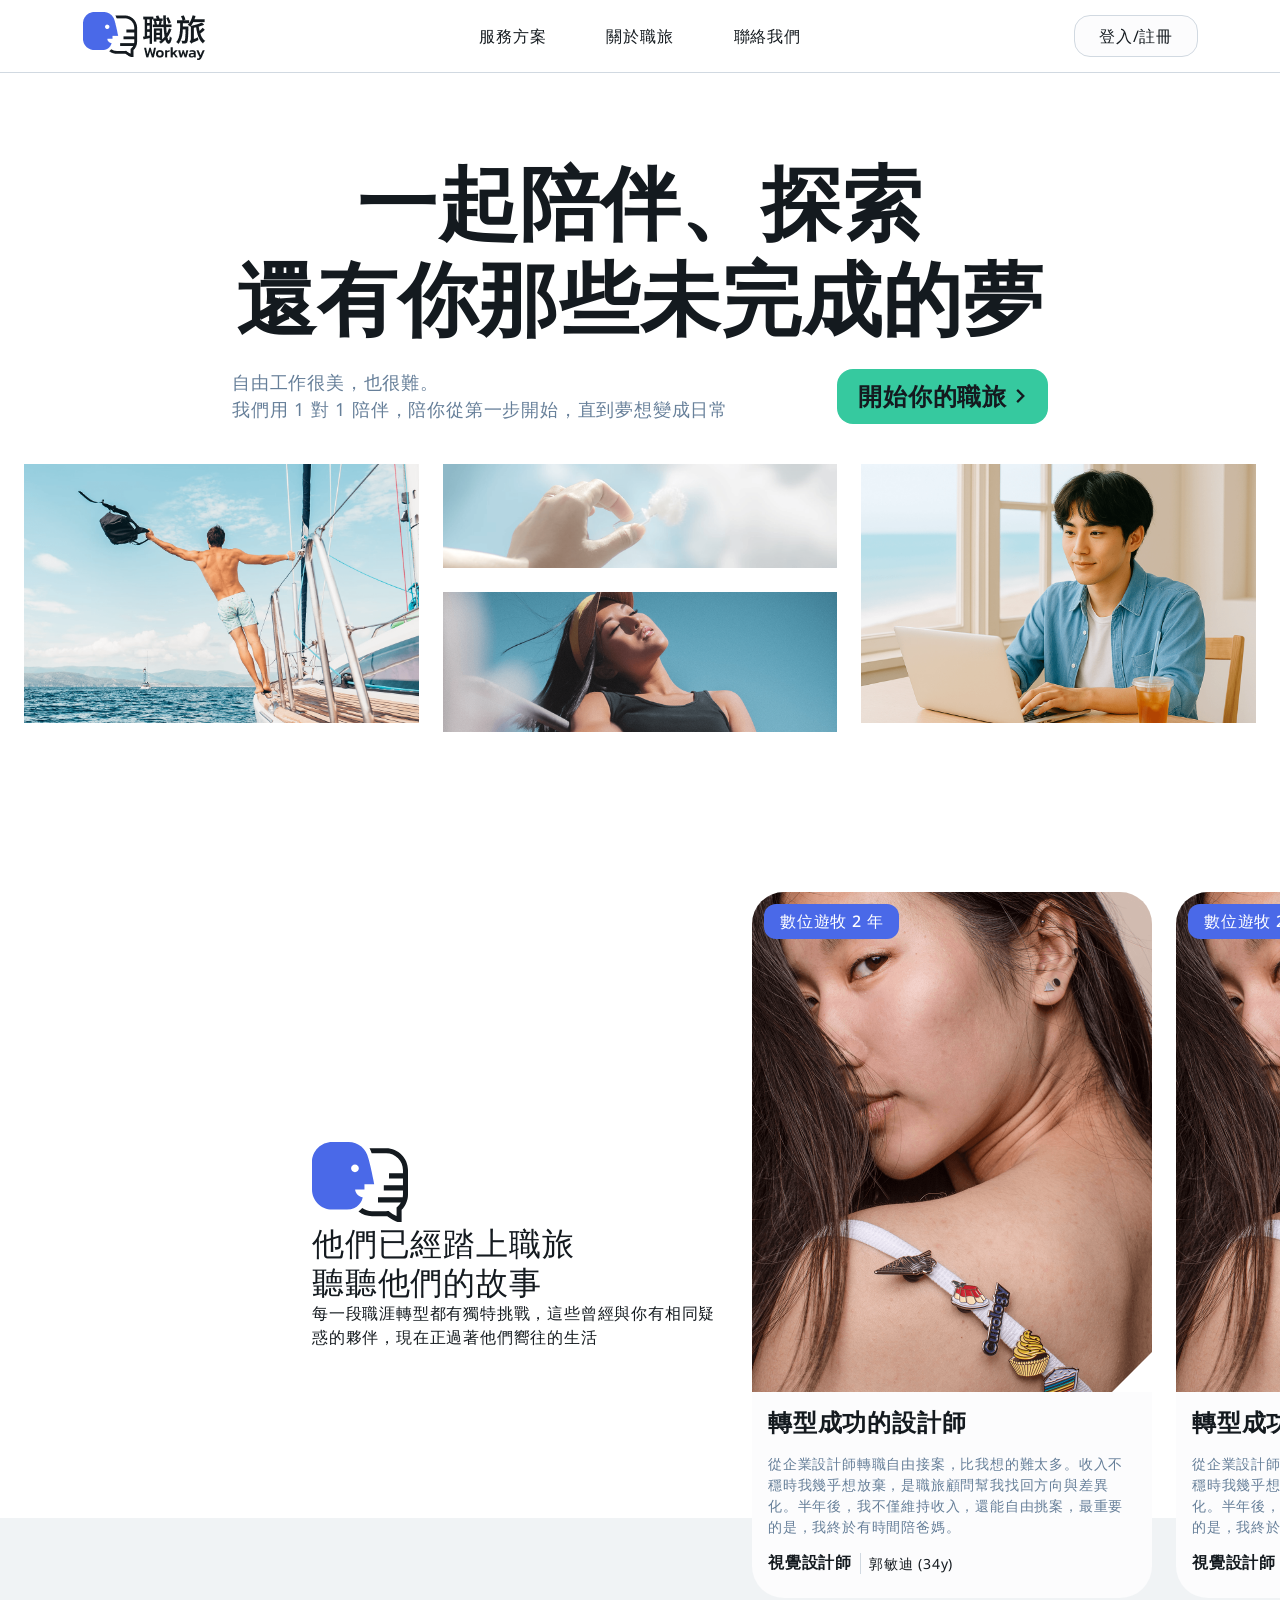
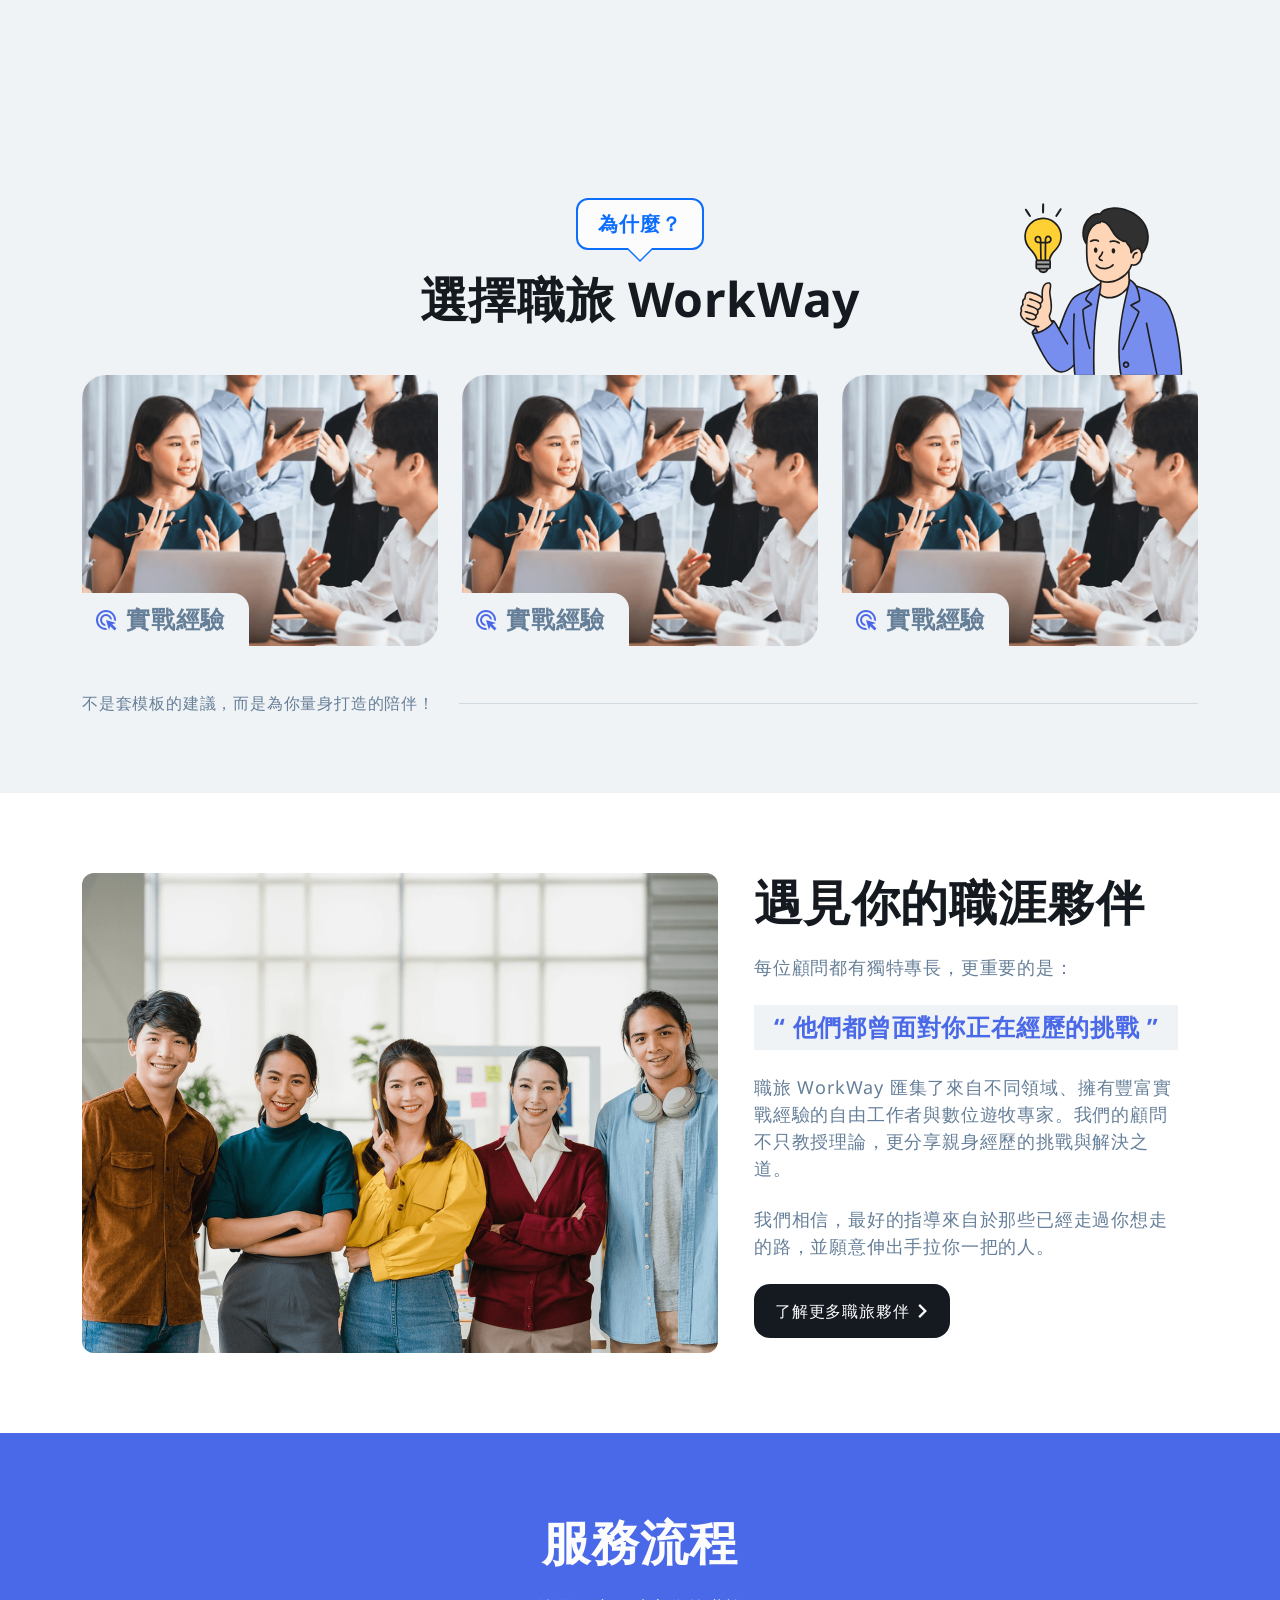
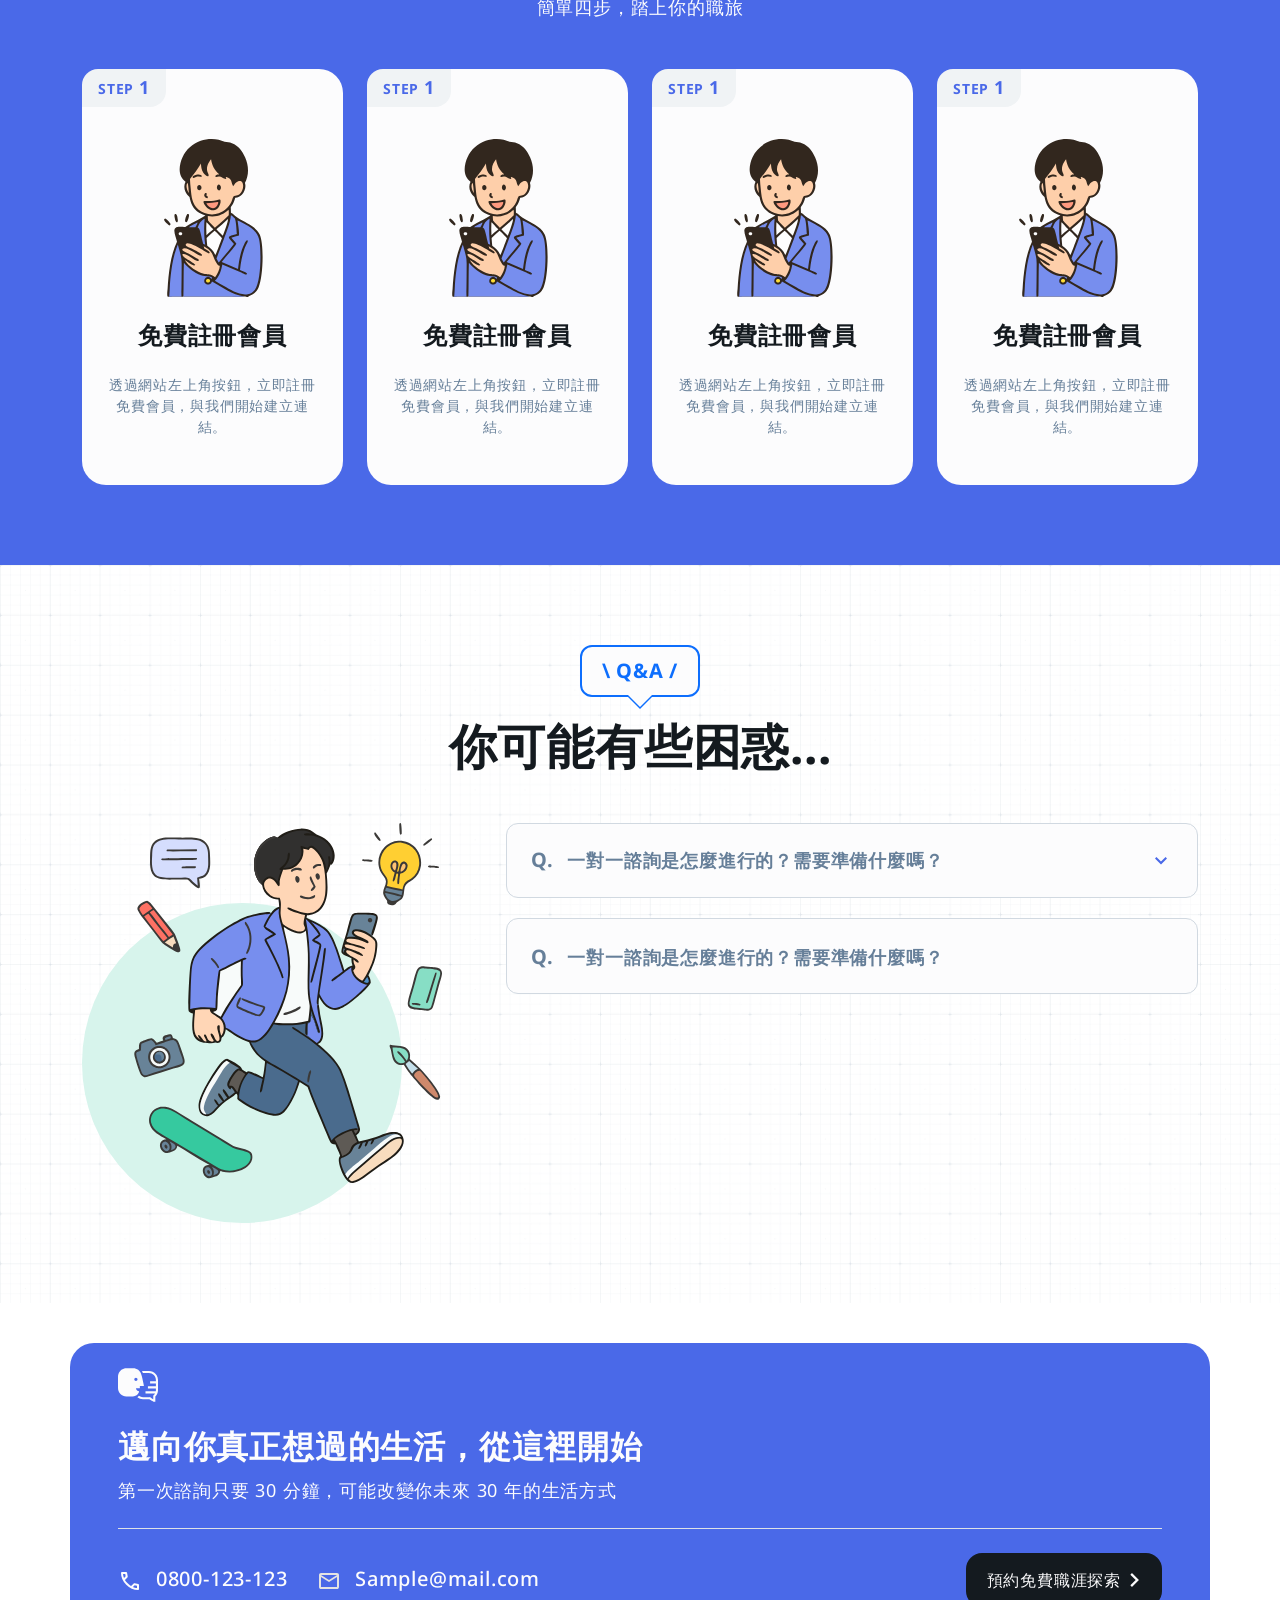
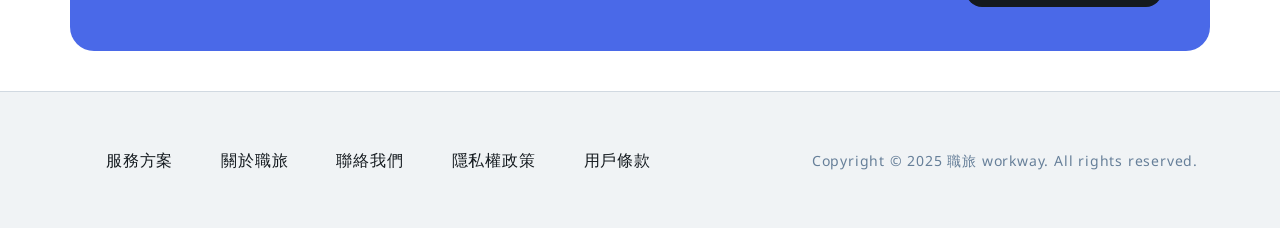
==== commit 1a267a77: "feat:新增 index 分支的內容(service、QA、預約)" ====
--- a/index.html
+++ b/index.html
@@ -133,193 +133,154 @@
           </div>
           <!-- 卡片 -->
           <ul class="list-unstyled row max-width-3 flex-nowrap no-scrollbar">
-            <li class="col min-width-1">
-              <div class="position-relative">
-                <img
-                  class="rounded-top-5"
-                  src="./img/index/story-cover-1.png"
-                  alt="人物"
-                />
-                <span
-                  class="badge text-bg-secondary position-absolute top-12 start-12 radius-2 py-2 px-4 fs-7 fw-medium lh-1p2 bg-brand-primary"
-                  >數位遊牧 2 年</span
-                >
-              </div>
-              <div
-                class="px-4 pt-4 pb-6 d-flex flex-column gap-4 rounded-bottom-5 bg-brand-white"
-              >
-                <h3 class="fs-4 fw-bold lh-1p2">轉型成功的設計師</h3>
-                <p class="fs-8 text-neutral-50 fw-normal">
-                  從企業設計師轉職自由接案，比我想的難太多。收入不穩時我幾乎想放棄，是職旅顧問幫我找回方向與差異化。半年後，我不僅維持收入，還能自由挑案，最重要的是，我終於有時間陪爸媽。
-                </p>
-                <p class="d-flex gap-2">
-                  <span class="fw-bold lh-1p2 border-end border-neutral-85 pe-2"
-                    >視覺設計師</span
-                  >
-                  <span class="fs-8 fw-normal">郭敏迪 (34y)</span>
-                </p>
-              </div>
-            </li>
-            <li class="col min-width-1">
-              <div class="position-relative">
-                <img
-                  class="rounded-top-5"
-                  src="./img/index/story-cover-1.png"
-                  alt="人物"
-                />
-                <span
-                  class="badge text-bg-secondary position-absolute top-12 start-12 radius-2 py-2 px-4 fs-7 fw-medium lh-1p2 bg-brand-primary"
-                  >數位遊牧 2 年</span
-                >
-              </div>
-              <div
-                class="px-4 pt-4 pb-6 d-flex flex-column gap-4 rounded-bottom-5 bg-brand-white"
-              >
-                <h3 class="fs-4 fw-bold lh-1p2">轉型成功的設計師</h3>
-                <p class="fs-8 text-neutral-50 fw-normal">
-                  從企業設計師轉職自由接案，比我想的難太多。收入不穩時我幾乎想放棄，是職旅顧問幫我找回方向與差異化。半年後，我不僅維持收入，還能自由挑案，最重要的是，我終於有時間陪爸媽。
-                </p>
-                <p class="d-flex gap-2">
-                  <span class="fw-bold lh-1p2 border-end border-neutral-85 pe-2"
-                    >視覺設計師</span
-                  >
-                  <span class="fs-8 fw-normal">郭敏迪 (34y)</span>
-                </p>
-              </div>
-            </li>
-            <li class="col min-width-1">
-              <div class="position-relative">
-                <img
-                  class="rounded-top-5"
-                  src="./img/index/story-cover-1.png"
-                  alt="人物"
-                />
-                <span
-                  class="badge text-bg-secondary position-absolute top-12 start-12 radius-2 py-2 px-4 fs-7 fw-medium lh-1p2 bg-brand-primary"
-                  >數位遊牧 2 年</span
-                >
-              </div>
-              <div
-                class="px-4 pt-4 pb-6 d-flex flex-column gap-4 rounded-bottom-5 bg-brand-white"
-              >
-                <h3 class="fs-4 fw-bold lh-1p2">轉型成功的設計師</h3>
-                <p class="fs-8 text-neutral-50 fw-normal">
-                  從企業設計師轉職自由接案，比我想的難太多。收入不穩時我幾乎想放棄，是職旅顧問幫我找回方向與差異化。半年後，我不僅維持收入，還能自由挑案，最重要的是，我終於有時間陪爸媽。
-                </p>
-                <p class="d-flex gap-2">
-                  <span class="fw-bold lh-1p2 border-end border-neutral-85 pe-2"
-                    >視覺設計師</span
-                  >
-                  <span class="fs-8 fw-normal">郭敏迪 (34y)</span>
-                </p>
-              </div>
-            </li>
-            <li class="col min-width-1">
-              <div class="position-relative">
-                <img
-                  class="rounded-top-5"
-                  src="./img/index/story-cover-1.png"
-                  alt="人物"
-                />
-                <span
-                  class="badge text-bg-secondary position-absolute top-12 start-12 radius-2 py-2 px-4 fs-7 fw-medium lh-1p2 bg-brand-primary"
-                  >數位遊牧 2 年</span
-                >
-              </div>
-              <div
-                class="px-4 pt-4 pb-6 d-flex flex-column gap-4 rounded-bottom-5 bg-brand-white"
-              >
-                <h3 class="fs-4 fw-bold lh-1p2">轉型成功的設計師</h3>
-                <p class="fs-8 text-neutral-50 fw-normal">
-                  從企業設計師轉職自由接案，比我想的難太多。收入不穩時我幾乎想放棄，是職旅顧問幫我找回方向與差異化。半年後，我不僅維持收入，還能自由挑案，最重要的是，我終於有時間陪爸媽。
-                </p>
-                <p class="d-flex gap-2">
-                  <span class="fw-bold lh-1p2 border-end border-neutral-85 pe-2"
-                    >視覺設計師</span
-                  >
-                  <span class="fs-8 fw-normal">郭敏迪 (34y)</span>
-                </p>
-              </div>
-            </li>
-            <li class="col min-width-1">
-              <div class="position-relative">
-                <img
-                  class="rounded-top-5"
-                  src="./img/index/story-cover-1.png"
-                  alt="人物"
-                />
-                <span
-                  class="badge text-bg-secondary position-absolute top-12 start-12 radius-2 py-2 px-4 fs-7 fw-medium lh-1p2 bg-brand-primary"
-                  >數位遊牧 2 年</span
-                >
-              </div>
-              <div
-                class="px-4 pt-4 pb-6 d-flex flex-column gap-4 rounded-bottom-5 bg-brand-white"
-              >
-                <h3 class="fs-4 fw-bold lh-1p2">轉型成功的設計師</h3>
-                <p class="fs-8 text-neutral-50 fw-normal">
-                  從企業設計師轉職自由接案，比我想的難太多。收入不穩時我幾乎想放棄，是職旅顧問幫我找回方向與差異化。半年後，我不僅維持收入，還能自由挑案，最重要的是，我終於有時間陪爸媽。
-                </p>
-                <p class="d-flex gap-2">
-                  <span class="fw-bold lh-1p2 border-end border-neutral-85 pe-2"
-                    >視覺設計師</span
-                  >
-                  <span class="fs-8 fw-normal">郭敏迪 (34y)</span>
-                </p>
-              </div>
-            </li>
-            <li class="col min-width-1">
-              <div class="position-relative">
-                <img
-                  class="rounded-top-5"
-                  src="./img/index/story-cover-1.png"
-                  alt="人物"
-                />
-                <span
-                  class="badge text-bg-secondary position-absolute top-12 start-12 radius-2 py-2 px-4 fs-7 fw-medium lh-1p2 bg-brand-primary"
-                  >數位遊牧 2 年</span
-                >
-              </div>
-              <div
-                class="px-4 pt-4 pb-6 d-flex flex-column gap-4 rounded-bottom-5 bg-brand-white"
-              >
-                <h3 class="fs-4 fw-bold lh-1p2">轉型成功的設計師</h3>
-                <p class="fs-8 text-neutral-50 fw-normal">
-                  從企業設計師轉職自由接案，比我想的難太多。收入不穩時我幾乎想放棄，是職旅顧問幫我找回方向與差異化。半年後，我不僅維持收入，還能自由挑案，最重要的是，我終於有時間陪爸媽。
-                </p>
-                <p class="d-flex gap-2">
-                  <span class="fw-bold lh-1p2 border-end border-neutral-85 pe-2"
-                    >視覺設計師</span
-                  >
-                  <span class="fs-8 fw-normal">郭敏迪 (34y)</span>
-                </p>
-              </div>
-            </li>
-            <li class="col min-width-1">
-              <div class="position-relative">
-                <img
-                  class="rounded-top-5"
-                  src="./img/index/story-cover-1.png"
-                  alt="人物"
-                />
-                <span
-                  class="badge text-bg-secondary position-absolute top-12 start-12 radius-2 py-2 px-4 fs-7 fw-medium lh-1p2 bg-brand-primary"
-                  >數位遊牧 2 年</span
-                >
-              </div>
-              <div
-                class="px-4 pt-4 pb-6 d-flex flex-column gap-4 rounded-bottom-5 bg-brand-white"
-              >
-                <h3 class="fs-4 fw-bold lh-1p2">轉型成功的設計師</h3>
-                <p class="fs-8 text-neutral-50 fw-normal">
-                  從企業設計師轉職自由接案，比我想的難太多。收入不穩時我幾乎想放棄，是職旅顧問幫我找回方向與差異化。半年後，我不僅維持收入，還能自由挑案，最重要的是，我終於有時間陪爸媽。
-                </p>
-                <p class="d-flex gap-2">
-                  <span class="fw-bold lh-1p2 border-end border-neutral-85 pe-2"
-                    >視覺設計師</span
-                  >
-                  <span class="fs-8 fw-normal">郭敏迪 (34y)</span>
-                </p>
+            <li class="col">
+              <div class="min-width-1">
+                <div class="position-relative">
+                  <img
+                    class="rounded-top-5"
+                    src="./img/index/story-cover-1.png"
+                    alt="人物"
+                  />
+                  <span
+                    class="badge text-bg-secondary position-absolute top-12 start-12 radius-2 py-2 px-4 fs-7 fw-medium lh-1p2 bg-brand-primary"
+                    >數位遊牧 2 年</span
+                  >
+                </div>
+                <div
+                  class="px-4 pt-4 pb-6 d-flex flex-column gap-4 rounded-bottom-5 bg-brand-white"
+                >
+                  <h3 class="fs-4 fw-bold lh-1p2">轉型成功的設計師</h3>
+                  <p class="fs-8 text-neutral-50 fw-normal">
+                    從企業設計師轉職自由接案，比我想的難太多。收入不穩時我幾乎想放棄，是職旅顧問幫我找回方向與差異化。半年後，我不僅維持收入，還能自由挑案，最重要的是，我終於有時間陪爸媽。
+                  </p>
+                  <p class="d-flex gap-2">
+                    <span
+                      class="fw-bold lh-1p2 border-end border-neutral-85 pe-2"
+                      >視覺設計師</span
+                    >
+                    <span class="fs-8 fw-normal">郭敏迪 (34y)</span>
+                  </p>
+                </div>
+              </div>
+            </li>
+            <li class="col">
+              <div class="min-width-1">
+                <div class="position-relative">
+                  <img
+                    class="rounded-top-5"
+                    src="./img/index/story-cover-1.png"
+                    alt="人物"
+                  />
+                  <span
+                    class="badge text-bg-secondary position-absolute top-12 start-12 radius-2 py-2 px-4 fs-7 fw-medium lh-1p2 bg-brand-primary"
+                    >數位遊牧 2 年</span
+                  >
+                </div>
+                <div
+                  class="px-4 pt-4 pb-6 d-flex flex-column gap-4 rounded-bottom-5 bg-brand-white"
+                >
+                  <h3 class="fs-4 fw-bold lh-1p2">轉型成功的設計師</h3>
+                  <p class="fs-8 text-neutral-50 fw-normal">
+                    從企業設計師轉職自由接案，比我想的難太多。收入不穩時我幾乎想放棄，是職旅顧問幫我找回方向與差異化。半年後，我不僅維持收入，還能自由挑案，最重要的是，我終於有時間陪爸媽。
+                  </p>
+                  <p class="d-flex gap-2">
+                    <span
+                      class="fw-bold lh-1p2 border-end border-neutral-85 pe-2"
+                      >視覺設計師</span
+                    >
+                    <span class="fs-8 fw-normal">郭敏迪 (34y)</span>
+                  </p>
+                </div>
+              </div>
+            </li>
+            <li class="col">
+              <div class="min-width-1">
+                <div class="position-relative">
+                  <img
+                    class="rounded-top-5"
+                    src="./img/index/story-cover-1.png"
+                    alt="人物"
+                  />
+                  <span
+                    class="badge text-bg-secondary position-absolute top-12 start-12 radius-2 py-2 px-4 fs-7 fw-medium lh-1p2 bg-brand-primary"
+                    >數位遊牧 2 年</span
+                  >
+                </div>
+                <div
+                  class="px-4 pt-4 pb-6 d-flex flex-column gap-4 rounded-bottom-5 bg-brand-white"
+                >
+                  <h3 class="fs-4 fw-bold lh-1p2">轉型成功的設計師</h3>
+                  <p class="fs-8 text-neutral-50 fw-normal">
+                    從企業設計師轉職自由接案，比我想的難太多。收入不穩時我幾乎想放棄，是職旅顧問幫我找回方向與差異化。半年後，我不僅維持收入，還能自由挑案，最重要的是，我終於有時間陪爸媽。
+                  </p>
+                  <p class="d-flex gap-2">
+                    <span
+                      class="fw-bold lh-1p2 border-end border-neutral-85 pe-2"
+                      >視覺設計師</span
+                    >
+                    <span class="fs-8 fw-normal">郭敏迪 (34y)</span>
+                  </p>
+                </div>
+              </div>
+            </li>
+            <li class="col">
+              <div class="min-width-1">
+                <div class="position-relative">
+                  <img
+                    class="rounded-top-5"
+                    src="./img/index/story-cover-1.png"
+                    alt="人物"
+                  />
+                  <span
+                    class="badge text-bg-secondary position-absolute top-12 start-12 radius-2 py-2 px-4 fs-7 fw-medium lh-1p2 bg-brand-primary"
+                    >數位遊牧 2 年</span
+                  >
+                </div>
+                <div
+                  class="px-4 pt-4 pb-6 d-flex flex-column gap-4 rounded-bottom-5 bg-brand-white"
+                >
+                  <h3 class="fs-4 fw-bold lh-1p2">轉型成功的設計師</h3>
+                  <p class="fs-8 text-neutral-50 fw-normal">
+                    從企業設計師轉職自由接案，比我想的難太多。收入不穩時我幾乎想放棄，是職旅顧問幫我找回方向與差異化。半年後，我不僅維持收入，還能自由挑案，最重要的是，我終於有時間陪爸媽。
+                  </p>
+                  <p class="d-flex gap-2">
+                    <span
+                      class="fw-bold lh-1p2 border-end border-neutral-85 pe-2"
+                      >視覺設計師</span
+                    >
+                    <span class="fs-8 fw-normal">郭敏迪 (34y)</span>
+                  </p>
+                </div>
+              </div>
+            </li>
+            <li class="col">
+              <div class="min-width-1">
+                <div class="position-relative">
+                  <img
+                    class="rounded-top-5"
+                    src="./img/index/story-cover-1.png"
+                    alt="人物"
+                  />
+                  <span
+                    class="badge text-bg-secondary position-absolute top-12 start-12 radius-2 py-2 px-4 fs-7 fw-medium lh-1p2 bg-brand-primary"
+                    >數位遊牧 2 年</span
+                  >
+                </div>
+                <div
+                  class="px-4 pt-4 pb-6 d-flex flex-column gap-4 rounded-bottom-5 bg-brand-white"
+                >
+                  <h3 class="fs-4 fw-bold lh-1p2">轉型成功的設計師</h3>
+                  <p class="fs-8 text-neutral-50 fw-normal">
+                    從企業設計師轉職自由接案，比我想的難太多。收入不穩時我幾乎想放棄，是職旅顧問幫我找回方向與差異化。半年後，我不僅維持收入，還能自由挑案，最重要的是，我終於有時間陪爸媽。
+                  </p>
+                  <p class="d-flex gap-2">
+                    <span
+                      class="fw-bold lh-1p2 border-end border-neutral-85 pe-2"
+                      >視覺設計師</span
+                    >
+                    <span class="fs-8 fw-normal">郭敏迪 (34y)</span>
+                  </p>
+                </div>
               </div>
             </li>
           </ul>
@@ -525,6 +486,287 @@
           </div>
         </div>
       </section>
+      <!-- 服務流程 -->
+      <section class="py-12 bg-brand-primary">
+        <div class="container">
+          <!-- 標題 -->
+          <div class="text-center mb-9">
+            <div class="mb-6">
+              <h2 class="fs-1 text-brand-white fw-bold lh-1p2">服務流程</h2>
+            </div>
+            <p class="fs-6 text-brand-white fw-normal">
+              簡單四步，踏上你的職旅
+            </p>
+          </div>
+          <!-- 卡片 -->
+          <ul class="list-unstyled row row-cols-4">
+            <li class="col">
+              <div
+                class="px-6 pt-10 pb-9 d-flex flex-column justify-content-center align-items-center gap-6 text-center bg-brand-white radius-4 position-relative"
+              >
+                <img src="./img/index/serve-1.svg" alt="插圖" />
+                <h3 class="fs-4 text-brand-black fw-bold lh-1p2">
+                  免費註冊會員
+                </h3>
+                <p class="fs-8 text-neutral-50 fw-normal">
+                  透過網站左上角按鈕，立即註冊免費會員，與我們開始建立連結。
+                </p>
+                <span
+                  class="position-absolute top-0 start-0 py-2 px-4 bg-neutral-95 fs-8 text-primary-60 fw-bold lh-1p2 radius-top-start radius-bottom-end"
+                  >STEP
+                  <span class="fs-6">1</span>
+                </span>
+              </div>
+            </li>
+            <li class="col">
+              <div
+                class="px-6 pt-10 pb-9 d-flex flex-column justify-content-center align-items-center gap-6 text-center bg-brand-white radius-4 position-relative"
+              >
+                <img src="./img/index/serve-1.svg" alt="插圖" />
+                <h3 class="fs-4 text-brand-black fw-bold lh-1p2">
+                  免費註冊會員
+                </h3>
+                <p class="fs-8 text-neutral-50 fw-normal">
+                  透過網站左上角按鈕，立即註冊免費會員，與我們開始建立連結。
+                </p>
+                <span
+                  class="position-absolute top-0 start-0 py-2 px-4 bg-neutral-95 fs-8 text-primary-60 fw-bold lh-1p2 radius-top-start radius-bottom-end"
+                  >STEP
+                  <span class="fs-6">1</span>
+                </span>
+              </div>
+            </li>
+            <li class="col">
+              <div
+                class="px-6 pt-10 pb-9 d-flex flex-column justify-content-center align-items-center gap-6 text-center bg-brand-white radius-4 position-relative"
+              >
+                <img src="./img/index/serve-1.svg" alt="插圖" />
+                <h3 class="fs-4 text-brand-black fw-bold lh-1p2">
+                  免費註冊會員
+                </h3>
+                <p class="fs-8 text-neutral-50 fw-normal">
+                  透過網站左上角按鈕，立即註冊免費會員，與我們開始建立連結。
+                </p>
+                <span
+                  class="position-absolute top-0 start-0 py-2 px-4 bg-neutral-95 fs-8 text-primary-60 fw-bold lh-1p2 radius-top-start radius-bottom-end"
+                  >STEP
+                  <span class="fs-6">1</span>
+                </span>
+              </div>
+            </li>
+            <li class="col">
+              <div
+                class="px-6 pt-10 pb-9 d-flex flex-column justify-content-center align-items-center gap-6 text-center bg-brand-white radius-4 position-relative"
+              >
+                <img src="./img/index/serve-1.svg" alt="插圖" />
+                <h3 class="fs-4 text-brand-black fw-bold lh-1p2">
+                  免費註冊會員
+                </h3>
+                <p class="fs-8 text-neutral-50 fw-normal">
+                  透過網站左上角按鈕，立即註冊免費會員，與我們開始建立連結。
+                </p>
+                <span
+                  class="position-absolute top-0 start-0 py-2 px-4 bg-neutral-95 fs-8 text-primary-60 fw-bold lh-1p2 radius-top-start radius-bottom-end"
+                  >STEP
+                  <span class="fs-6">1</span>
+                </span>
+              </div>
+            </li>
+          </ul>
+        </div>
+      </section>
+      <!-- QA -->
+      <section class="py-12 bg-1">
+        <div class="container">
+          <!-- 泡泡、標題  -->
+          <div class="mb-9 d-flex flex-column align-items-center gap-5">
+            <!-- 泡泡 -->
+            <div
+              class="position-relative py-3 px-5 fs-5 text-primary fw-bold lh-1p2 bg-brand-white border border-primary border-2 radius-2"
+            >
+              \ Q&A /
+              <span
+                class="position-absolute top-100 start-50 translate-middle-x bubble-arrow"
+              ></span>
+            </div>
+            <!-- 標題  -->
+            <h2 class="fs-1 text-brand-black fw-bold lh-1p2">
+              你可能有些困惑...
+            </h2>
+          </div>
+          <!-- 清單 -->
+          <div class="d-flex gap-6">
+            <img src="./img/index/qa.svg" alt="插圖" />
+            <ul class="list-unstyled d-flex flex-column gap-5 flex-grow-1">
+              <li class="p-6 bg-brand-white border border-neutral-85 radius-2">
+                <button
+                  class="btn fs-5 text-neutral-50 fw-bold lh-1p2 p-0 border-0 d-flex w-100 qa-btn"
+                  type="button"
+                  data-bs-toggle="collapse"
+                  data-bs-target="#collapseQA1"
+                  aria-expanded="false"
+                  aria-controls="collapseExample"
+                >
+                  <span>
+                    <span class="me-2">Q.</span>
+                    <span class="fs-6"
+                      >一對一諮詢是怎麼進行的？需要準備什麼嗎？</span
+                    >
+                  </span>
+                  <span class="ms-auto qa-arrow">
+                    <svg
+                      xmlns="http://www.w3.org/2000/svg"
+                      height="24px"
+                      viewBox="0 -960 960 960"
+                      width="24px"
+                      fill="#4A69E8"
+                    >
+                      <path
+                        d="M480-344 240-584l56-56 184 184 184-184 56 56-240 240Z"
+                      />
+                    </svg>
+                  </span>
+                </button>
+
+                <div class="collapse" id="collapseQA1">
+                  <div class="border-top mt-4 pt-4 d-flex">
+                    <span
+                      class="fs-5 text-brand-primary fw-bold fw-bold lh-1p2 me-2"
+                      >A.</span
+                    >
+                    <span class="fs-8 fw-normal">
+                      諮詢通常採 Google Meet 或 Zoom，時長約 30
+                      分鐘。我們建議你在預約前先簡單整理目前的狀態、遇到的困難、或想達成的目標。如果你不確定，顧問也會從對話中引導你探索，無需擔心準備不夠。
+                    </span>
+                  </div>
+                </div>
+              </li>
+              <li class="p-6 bg-brand-white border border-neutral-85 radius-2">
+                <button
+                  class="btn fs-5 text-neutral-50 fw-bold lh-1p2 p-0 border-0"
+                  type="button"
+                  data-bs-toggle="collapse"
+                  data-bs-target="#collapseQA2"
+                  aria-expanded="false"
+                  aria-controls="collapseExample"
+                >
+                  <span class="me-2">Q.</span>
+                  <span class="fs-6"
+                    >一對一諮詢是怎麼進行的？需要準備什麼嗎？</span
+                  >
+                </button>
+                <div class="collapse" id="collapseQA2">
+                  <div class="border-top mt-4 pt-4 d-flex">
+                    <span
+                      class="fs-5 text-brand-primary fw-bold fw-bold lh-1p2 me-2"
+                      >A.</span
+                    >
+                    <span class="fs-8 fw-normal">
+                      諮詢通常採 Google Meet 或 Zoom，時長約 30
+                      分鐘。我們建議你在預約前先簡單整理目前的狀態、遇到的困難、或想達成的目標。如果你不確定，顧問也會從對話中引導你探索，無需擔心準備不夠。
+                    </span>
+                  </div>
+                </div>
+              </li>
+            </ul>
+          </div>
+        </div>
+      </section>
+      <!-- 預約 -->
+      <section class="py-8">
+        <div class="container py-6 px-9 bg-brand-primary radius-4">
+          <!-- 標誌、標題、標語 -->
+          <div class="pb-6 mb-6 border-bottom">
+            <!-- 標誌 -->
+            <div class="mb-6">
+              <svg
+                width="40"
+                height="36"
+                viewBox="0 0 96 84"
+                fill="none"
+                xmlns="http://www.w3.org/2000/svg"
+              >
+                <path
+                  d="M74.1289 8.19861C86.2078 8.19861 95.9999 17.9986 96 30.0873V54.3353L95.998 54.6371C95.9179 60.552 93.491 65.9027 89.6133 69.7933V82.0004H87.0967C86.119 82.0003 85.0865 81.719 84.167 81.3842C83.2024 81.0328 82.1563 80.5446 81.0918 79.975C79.2139 78.97 77.1625 77.6477 75.2236 76.1957C74.9491 76.2094 74.673 76.2187 74.3955 76.222L74.1289 76.224H60C54.8961 76.2239 50.2015 74.4723 46.4805 71.5394C47.9663 70.5009 49.2118 69.2986 50.2256 68.057C52.9816 70.0269 56.3552 71.1868 60 71.1869H74.1289L74.334 71.1859C74.8114 71.1801 75.2852 71.1546 75.7539 71.1097L76.75 71.014L77.5391 71.6293C79.5009 73.1587 81.6153 74.5443 83.4639 75.5336C83.8555 75.7432 84.2296 75.9309 84.5811 76.097V67.5961L85.4102 66.8461C86.805 65.5853 87.9865 64.0951 88.8975 62.4359H66V57.2054H90.7246C90.8718 56.3467 90.9547 55.4658 90.9668 54.5677L90.9678 54.3353V50.4261H71.8066V45.1967H90.9678V38.4164H77.0332V33.1869H90.9678V30.0873C90.9677 20.7801 83.4286 13.2347 74.1289 13.2347H60C59.8871 13.2347 59.7745 13.2364 59.6621 13.2386C59.1363 11.5113 58.4152 9.86934 57.5244 8.33826C58.337 8.24662 59.163 8.19862 60 8.19861H74.1289Z"
+                  fill="#FCFCFD"
+                />
+                <path
+                  d="M36.5801 2C46.2723 2 54.3644 8.85589 56.2793 17.9863C59.0886 27.4206 62.3061 44.2399 62.3223 44.3242H52.4512V49.5547H43.1611C43.1612 52.7508 46.3763 57.1387 50.6143 57.1387C50.6143 60.6253 45.7158 69.6024 35.0322 69.6025H20.1289C9.01212 69.6025 0.000168115 60.5838 0 49.458V22.1455C0 11.0196 9.01202 2 20.1289 2H36.5801ZM42.9668 24.4697C40.8291 24.4699 39.0967 26.2043 39.0967 28.3438C39.0967 30.4832 40.8291 32.2176 42.9668 32.2178C45.1047 32.2178 46.8379 30.4834 46.8379 28.3438C46.8378 26.2042 45.1046 24.4697 42.9668 24.4697Z"
+                  fill="#FCFCFD"
+                />
+              </svg>
+            </div>
+            <!-- 標題 -->
+            <div class="mb-3">
+              <h2 class="fs-2 text-brand-white fw-bold lh-1p2">
+                邁向你真正想過的生活，從這裡開始
+              </h2>
+            </div>
+            <!-- 標語 -->
+            <p class="fs-6 text-brand-white fw-normal">
+              第一次諮詢只要 30 分鐘，可能改變你未來 30 年的生活方式
+            </p>
+          </div>
+          <!-- 電話、email、CTA -->
+          <div class="mb-5 d-flex justify-content-between align-items-center">
+            <!-- 電話、email -->
+            <span>
+              <span class="me-6 fs-5 text-brand-white fw-medium lh-1p2">
+                <span class="me-2">
+                  <svg
+                    xmlns="http://www.w3.org/2000/svg"
+                    height="24px"
+                    viewBox="0 -960 960 960"
+                    width="24px"
+                    fill="currentColor"
+                  >
+                    <path
+                      d="M798-120q-125 0-247-54.5T329-329Q229-429 174.5-551T120-798q0-18 12-30t30-12h162q14 0 25 9.5t13 22.5l26 140q2 16-1 27t-11 19l-97 98q20 37 47.5 71.5T387-386q31 31 65 57.5t72 48.5l94-94q9-9 23.5-13.5T670-390l138 28q14 4 23 14.5t9 23.5v162q0 18-12 30t-30 12ZM241-600l66-66-17-94h-89q5 41 14 81t26 79Zm358 358q39 17 79.5 27t81.5 13v-88l-94-19-67 67ZM241-600Zm358 358Z"
+                    />
+                  </svg>
+                </span>
+                <span>0800-123-123</span>
+              </span>
+              <span class="me-6 fs-5 text-brand-white fw-medium lh-1p2">
+                <span class="me-2">
+                  <svg
+                    xmlns="http://www.w3.org/2000/svg"
+                    height="24px"
+                    viewBox="0 -960 960 960"
+                    width="24px"
+                    fill="#e3e3e3"
+                  >
+                    <path
+                      d="M160-160q-33 0-56.5-23.5T80-240v-480q0-33 23.5-56.5T160-800h640q33 0 56.5 23.5T880-720v480q0 33-23.5 56.5T800-160H160Zm320-280L160-640v400h640v-400L480-440Zm0-80 320-200H160l320 200ZM160-640v-80 480-400Z"
+                    />
+                  </svg>
+                </span>
+                <span>Sample@mail.com</span>
+              </span>
+            </span>
+            <!-- CTA -->
+            <a
+              class="btn btn-large btn-black-filled d-flex justify-content-center align-items-center flex-grow-0"
+              href="#"
+            >
+              <span class="fs-7 fw-normal">預約免費職涯探索</span>
+              <span>
+                <svg
+                  xmlns="http://www.w3.org/2000/svg"
+                  height="28px"
+                  viewBox="0 -960 960 960"
+                  width="28px"
+                  fill="currentColor"
+                >
+                  <path
+                    d="M504-480 320-664l56-56 240 240-240 240-56-56 184-184Z"
+                  />
+                </svg>
+              </span>
+            </a>
+          </div>
+        </div>
+      </section>
     </main>
     <footer class="py-9 bg-neutral-95 border-top border-neutral-85">
       <ul
@@ -554,5 +796,6 @@
         </li>
       </ul>
     </footer>
+    <script src="./modules/bootstrap-5.3.8/dist/js/bootstrap.bundle.min.js"></script>
   </body>
 </html>
--- a/css/style/all.css
+++ b/css/style/all.css
@@ -2934,6 +2934,49 @@
     -webkit-overflow-scrolling: touch;
   }
 }
+.fade {
+  -webkit-transition: opacity 0.15s linear;
+  transition: opacity 0.15s linear;
+}
+@media (prefers-reduced-motion: reduce) {
+  .fade {
+    -webkit-transition: none;
+    transition: none;
+  }
+}
+.fade:not(.show) {
+  opacity: 0;
+}
+
+.collapse:not(.show) {
+  display: none;
+}
+
+.collapsing {
+  height: 0;
+  overflow: hidden;
+  -webkit-transition: height 0.35s ease;
+  transition: height 0.35s ease;
+}
+@media (prefers-reduced-motion: reduce) {
+  .collapsing {
+    -webkit-transition: none;
+    transition: none;
+  }
+}
+.collapsing.collapse-horizontal {
+  width: 0;
+  height: auto;
+  -webkit-transition: width 0.35s ease;
+  transition: width 0.35s ease;
+}
+@media (prefers-reduced-motion: reduce) {
+  .collapsing.collapse-horizontal {
+    -webkit-transition: none;
+    transition: none;
+  }
+}
+
 .accordion {
   --bs-accordion-color: var(--bs-body-color);
   --bs-accordion-bg: var(--bs-body-bg);
@@ -8026,6 +8069,108 @@
   word-wrap: break-word;
 }
 
+.tooltip {
+  --bs-tooltip-zindex: 1080;
+  --bs-tooltip-max-width: 200px;
+  --bs-tooltip-padding-x: 0.5rem;
+  --bs-tooltip-padding-y: 0.25rem;
+  --bs-tooltip-margin: ;
+  --bs-tooltip-font-size: 0.875rem;
+  --bs-tooltip-color: var(--bs-body-bg);
+  --bs-tooltip-bg: var(--bs-emphasis-color);
+  --bs-tooltip-border-radius: var(--bs-border-radius);
+  --bs-tooltip-opacity: 0.9;
+  --bs-tooltip-arrow-width: 0.8rem;
+  --bs-tooltip-arrow-height: 0.4rem;
+  z-index: var(--bs-tooltip-zindex);
+  display: block;
+  margin: var(--bs-tooltip-margin);
+  font-family: var(--bs-font-sans-serif);
+  font-style: normal;
+  font-weight: 400;
+  line-height: 1.5;
+  text-align: left;
+  text-align: start;
+  text-decoration: none;
+  text-shadow: none;
+  text-transform: none;
+  letter-spacing: normal;
+  word-break: normal;
+  white-space: normal;
+  word-spacing: normal;
+  line-break: auto;
+  font-size: var(--bs-tooltip-font-size);
+  word-wrap: break-word;
+  opacity: 0;
+}
+.tooltip.show {
+  opacity: var(--bs-tooltip-opacity);
+}
+.tooltip .tooltip-arrow {
+  display: block;
+  width: var(--bs-tooltip-arrow-width);
+  height: var(--bs-tooltip-arrow-height);
+}
+.tooltip .tooltip-arrow::before {
+  position: absolute;
+  content: "";
+  border-color: transparent;
+  border-style: solid;
+}
+
+.bs-tooltip-top .tooltip-arrow, .bs-tooltip-auto[data-popper-placement^=top] .tooltip-arrow {
+  bottom: calc(-1 * var(--bs-tooltip-arrow-height));
+}
+.bs-tooltip-top .tooltip-arrow::before, .bs-tooltip-auto[data-popper-placement^=top] .tooltip-arrow::before {
+  top: -1px;
+  border-width: var(--bs-tooltip-arrow-height) calc(var(--bs-tooltip-arrow-width) * 0.5) 0;
+  border-top-color: var(--bs-tooltip-bg);
+}
+
+/* rtl:begin:ignore */
+.bs-tooltip-end .tooltip-arrow, .bs-tooltip-auto[data-popper-placement^=right] .tooltip-arrow {
+  left: calc(-1 * var(--bs-tooltip-arrow-height));
+  width: var(--bs-tooltip-arrow-height);
+  height: var(--bs-tooltip-arrow-width);
+}
+.bs-tooltip-end .tooltip-arrow::before, .bs-tooltip-auto[data-popper-placement^=right] .tooltip-arrow::before {
+  right: -1px;
+  border-width: calc(var(--bs-tooltip-arrow-width) * 0.5) var(--bs-tooltip-arrow-height) calc(var(--bs-tooltip-arrow-width) * 0.5) 0;
+  border-right-color: var(--bs-tooltip-bg);
+}
+
+/* rtl:end:ignore */
+.bs-tooltip-bottom .tooltip-arrow, .bs-tooltip-auto[data-popper-placement^=bottom] .tooltip-arrow {
+  top: calc(-1 * var(--bs-tooltip-arrow-height));
+}
+.bs-tooltip-bottom .tooltip-arrow::before, .bs-tooltip-auto[data-popper-placement^=bottom] .tooltip-arrow::before {
+  bottom: -1px;
+  border-width: 0 calc(var(--bs-tooltip-arrow-width) * 0.5) var(--bs-tooltip-arrow-height);
+  border-bottom-color: var(--bs-tooltip-bg);
+}
+
+/* rtl:begin:ignore */
+.bs-tooltip-start .tooltip-arrow, .bs-tooltip-auto[data-popper-placement^=left] .tooltip-arrow {
+  right: calc(-1 * var(--bs-tooltip-arrow-height));
+  width: var(--bs-tooltip-arrow-height);
+  height: var(--bs-tooltip-arrow-width);
+}
+.bs-tooltip-start .tooltip-arrow::before, .bs-tooltip-auto[data-popper-placement^=left] .tooltip-arrow::before {
+  left: -1px;
+  border-width: calc(var(--bs-tooltip-arrow-width) * 0.5) 0 calc(var(--bs-tooltip-arrow-width) * 0.5) var(--bs-tooltip-arrow-height);
+  border-left-color: var(--bs-tooltip-bg);
+}
+
+/* rtl:end:ignore */
+.tooltip-inner {
+  max-width: var(--bs-tooltip-max-width);
+  padding: var(--bs-tooltip-padding-y) var(--bs-tooltip-padding-x);
+  color: var(--bs-tooltip-color);
+  text-align: center;
+  background-color: var(--bs-tooltip-bg);
+  border-radius: var(--bs-tooltip-border-radius);
+}
+
 .clearfix::after {
   display: block;
   clear: both;
@@ -8562,6 +8707,33 @@
   border-bottom-left-radius: 1rem;
 }
 
+.radius-top-start {
+  border-top-left-radius: 1rem;
+}
+
+.radius-bottom-end {
+  border-bottom-right-radius: 1rem;
+}
+
+.bg-1 {
+  background: url(../../img/index/bg-grid.png);
+  background-size: 200px;
+  background-position: left top;
+  background-repeat: repeat;
+}
+
+.qa-arrow {
+  -webkit-transition: -webkit-transform 0.3s;
+  transition: -webkit-transform 0.3s;
+  transition: transform 0.3s;
+  transition: transform 0.3s, -webkit-transform 0.3s;
+}
+
+.qa-btn[aria-expanded=true] .qa-arrow {
+  -webkit-transform: rotate(90deg);
+          transform: rotate(90deg);
+}
+
 .align-baseline {
   vertical-align: baseline !important;
 }
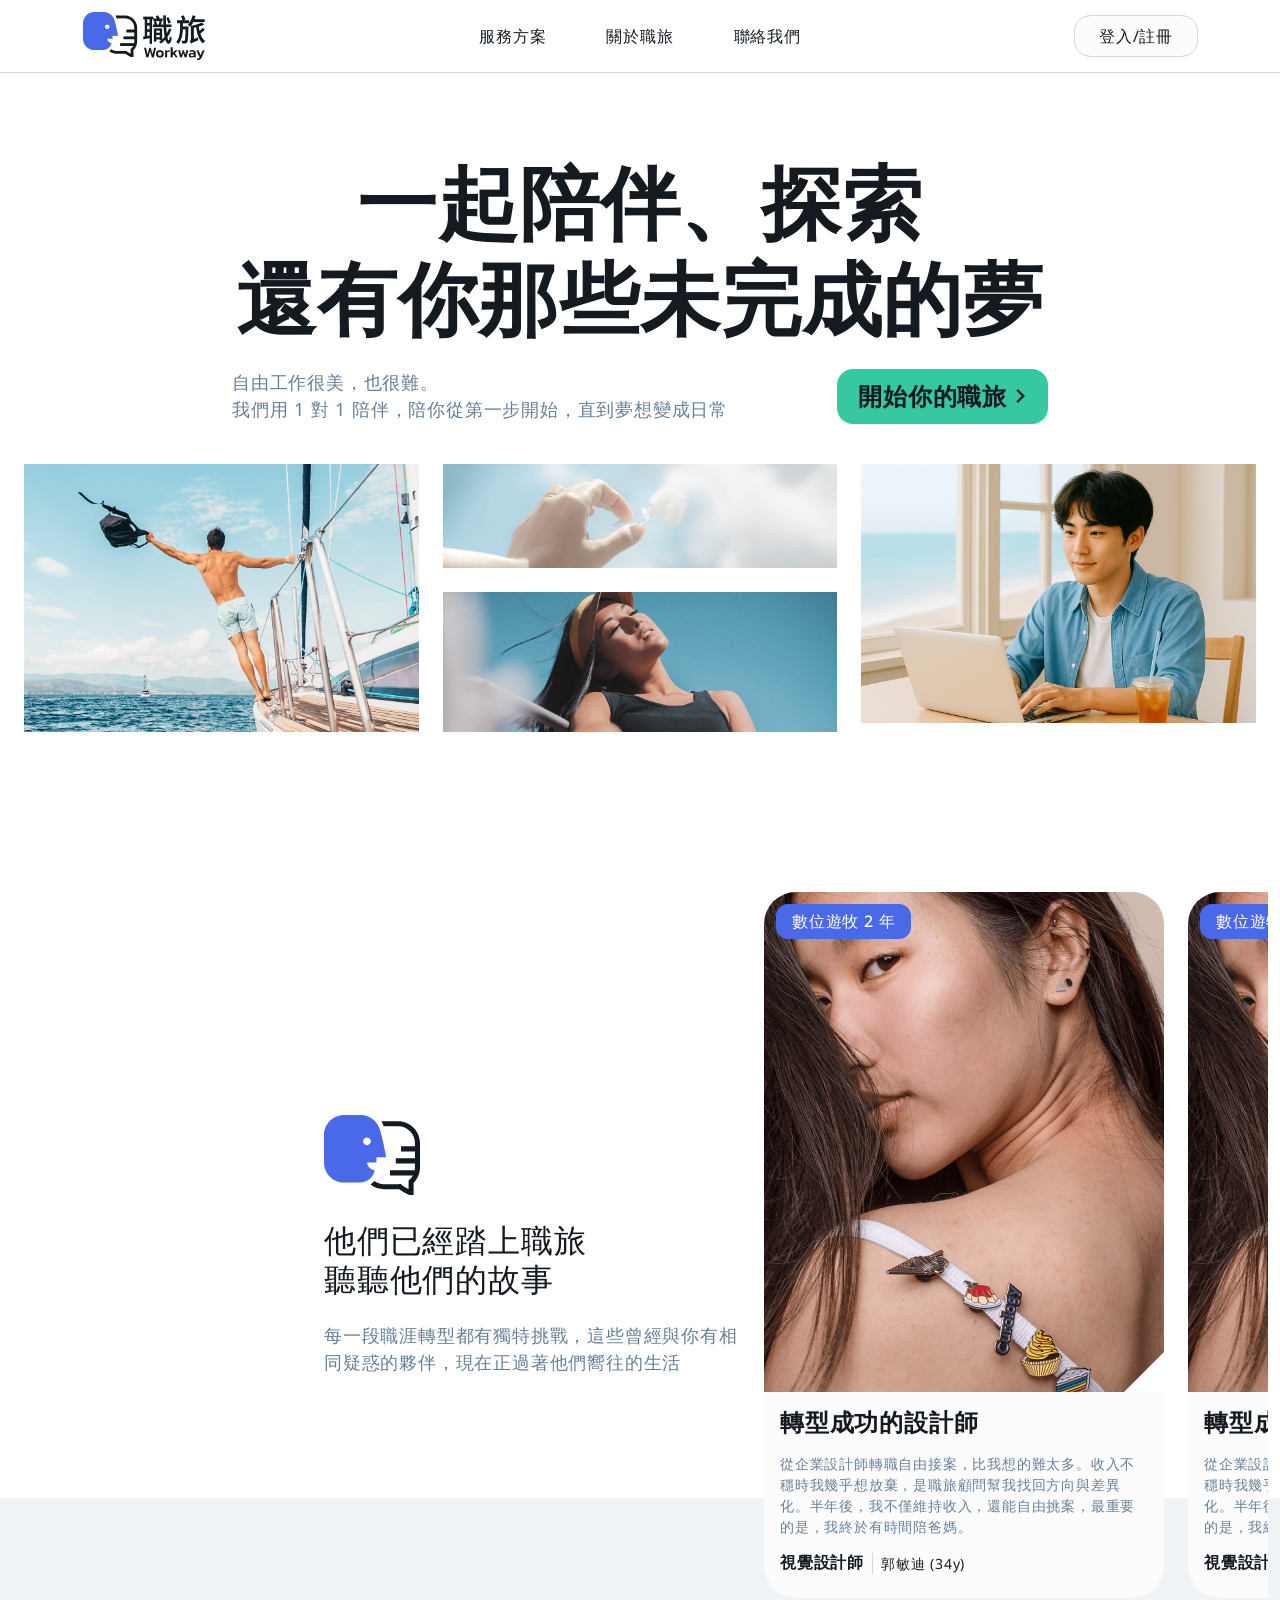
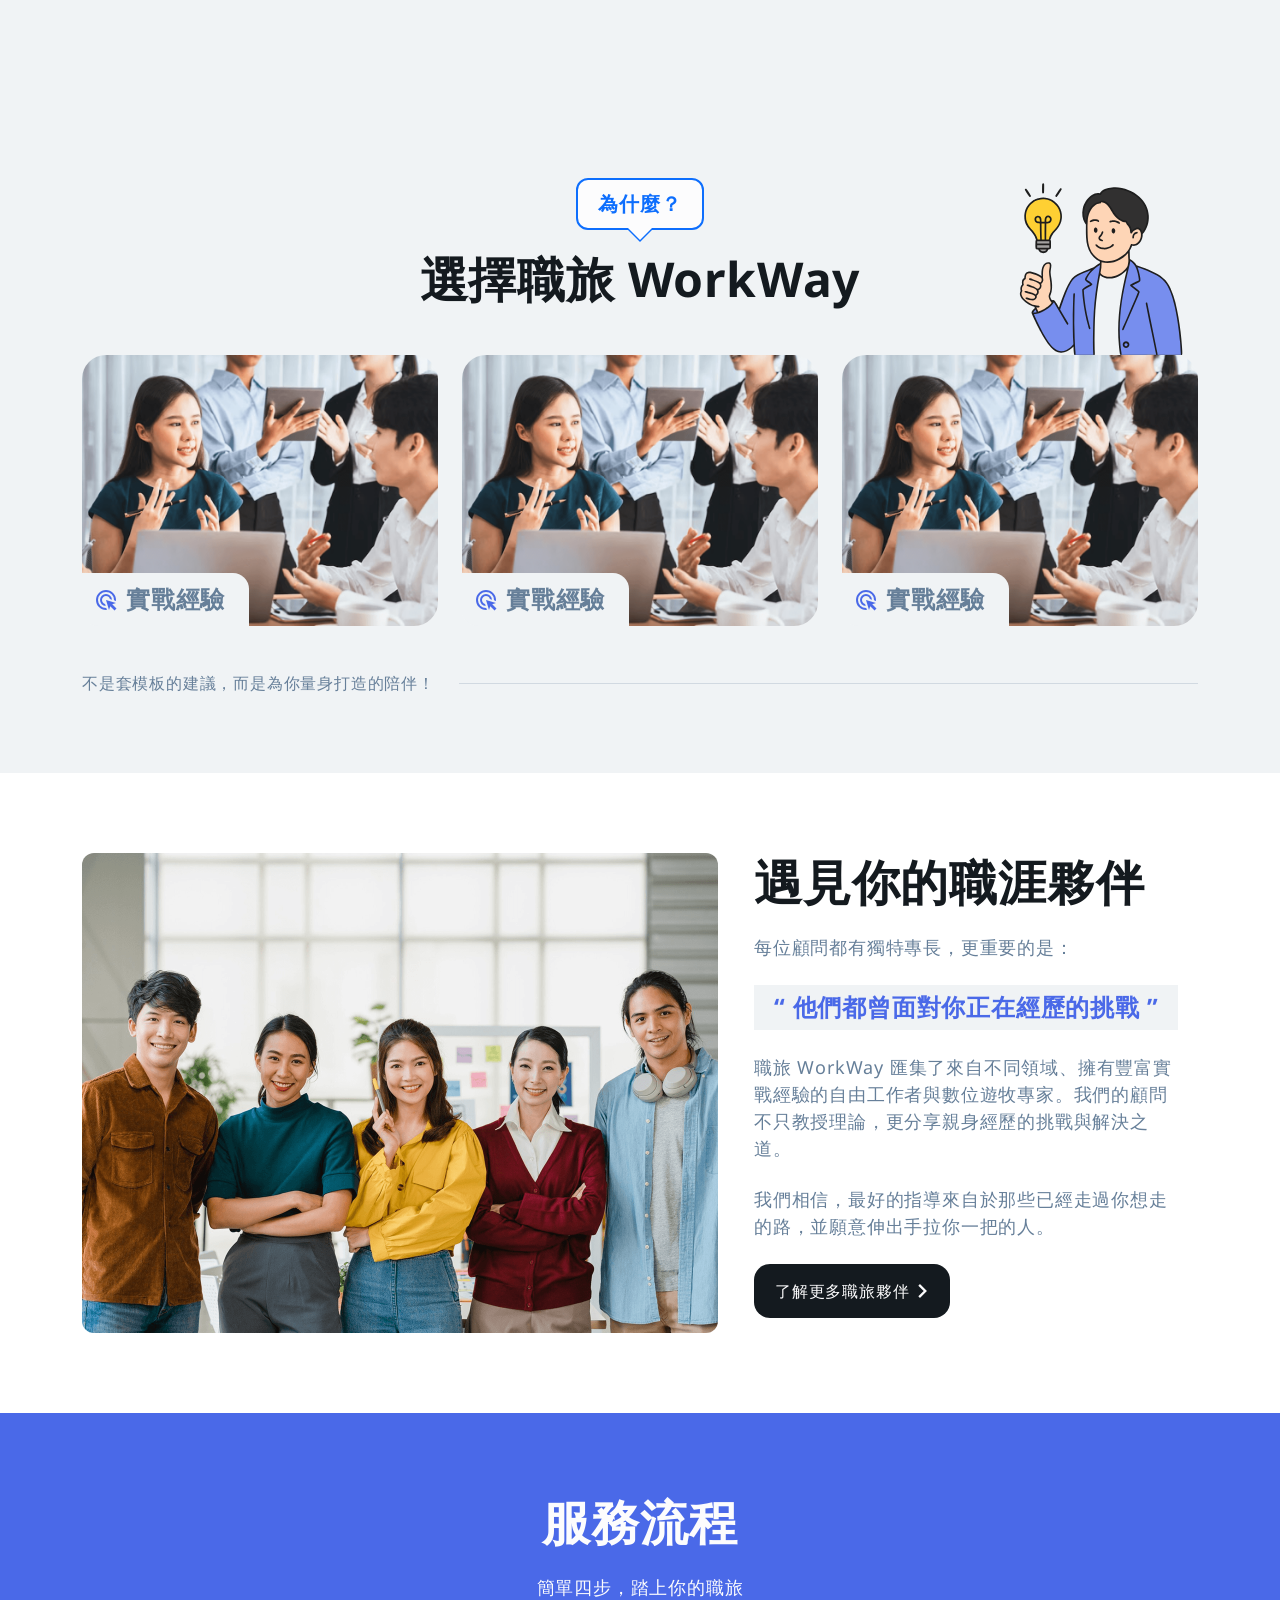
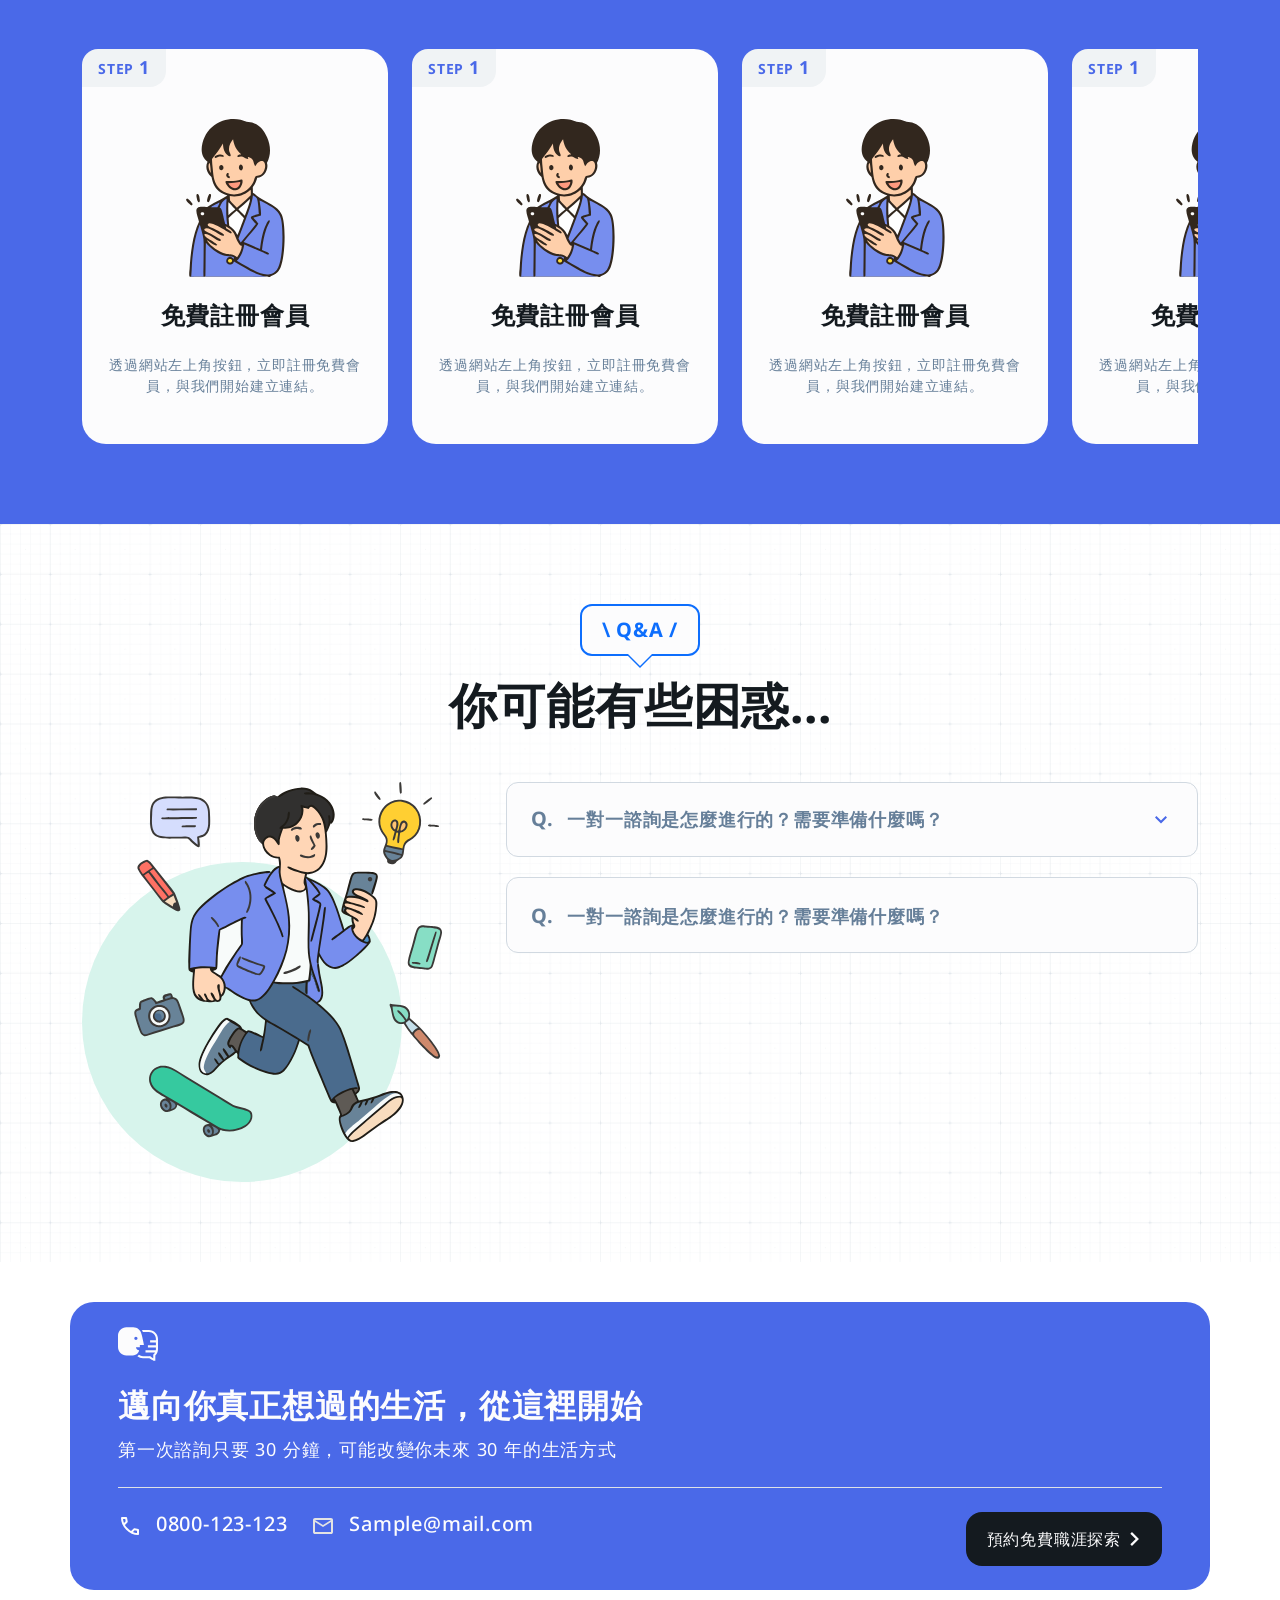
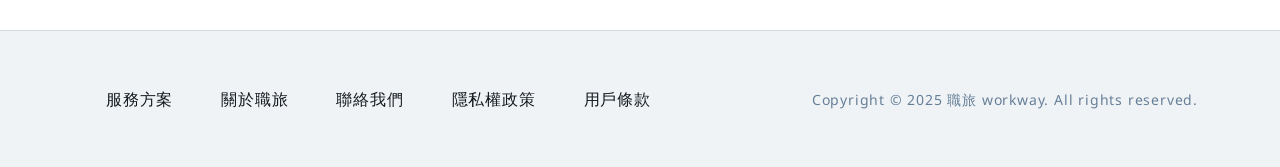
==== commit 1db4b4a9: "feat:新增 index 的。RWD" ====
--- a/index.html
+++ b/index.html
@@ -24,7 +24,7 @@
           </a>
         </li>
         <!-- 選單 -->
-        <li>
+        <li class="d-none d-md-flex">
           <nav>
             <ul class="list-unstyled d-flex gap-3">
               <li>
@@ -41,30 +41,54 @@
         </li>
         <!-- 登入註冊 -->
         <li>
-          <a class="btn btn-xl btn-white-filled" href="#"> 登入/註冊 </a>
+          <a
+            class="btn btn-xl px-md-6 px-4 btn-white-filled me-3 me-md-0"
+            href="#"
+            >登入/註冊</a
+          >
+
+          <button class="btn py-3 px-0 border-0 d-md-none">
+            <svg
+              xmlns="http://www.w3.org/2000/svg"
+              height="24px"
+              viewBox="0 -960 960 960"
+              width="24px"
+              fill="currentColor"
+            >
+              <path
+                d="M120-240v-80h720v80H120Zm0-200v-80h720v80H120Zm0-200v-80h720v80H120Z"
+              />
+            </svg>
+          </button>
         </li>
       </ul>
     </header>
     <main>
       <!-- hero -->
-      <section class="py-12 px-6">
+      <section class="py-md-12 py-9 px-md-6 px-3">
         <!-- 標題、標語、CTA -->
         <div class="container max-width-1 px-0 mb-8">
           <!-- 標題 -->
           <div class="mb-6">
             <h2 class="text-center">
-              <p class="display-1 fw-bold lh-1p2">一起陪伴、探索</p>
-              <p class="display-1 fw-bold lh-1p2">還有你那些未完成的夢</p>
+              <p class="display-md-1 fs-2 fw-bold lh-1p2">一起陪伴、探索</p>
+              <p class="display-md-1 fs-2 fw-bold lh-1p2">
+                還有你那些未完成的夢
+              </p>
             </h2>
           </div>
           <!-- 標語、CTA -->
-          <div class="d-flex justify-content-between align-items-center">
+          <div
+            class="d-flex justify-content-between align-items-center flex-column flex-md-row"
+          >
             <!-- 標語 -->
-            <div>
-              <p class="fs-6 text-neutral-50 fw-normal">
+            <div class="mb-md-0 mb-4">
+              <p
+                class="fs-md-6 text-neutral-50 fw-normal text-md-start text-center"
+              >
                 自由工作很美，也很難。
               </p>
-              <p class="fs-6 text-neutral-50 fw-normal">
+              <p class="fs-md-6 text-neutral-50 fw-normal">
                 我們用 1 對 1 陪伴，陪你從第一步開始，直到夢想變成日常
               </p>
             </div>
@@ -91,11 +115,11 @@
           </div>
         </div>
         <!-- 圖片 -->
-        <div class="row row-cols-3">
-          <div class="col">
+        <div class="row row-cols-md-3">
+          <div class="col d-md-flex d-none">
             <img src="./img/index/hero-1.png" alt="圖片" />
           </div>
-          <div class="col">
+          <div class="col d-md-flex d-none">
             <div class="d-flex flex-column gap-6">
               <img src="./img/index/hero-2.png" alt="圖片" />
               <img src="./img/index/hero-3.png" alt="圖片" />
@@ -107,34 +131,37 @@
         </div>
       </section>
       <!-- story -->
-      <section class="pt-12">
-        <div class="px-0 ms-13 mb-n12 d-flex gap-6">
-          <!-- 標題 -->
+      <section class="pt-md-12 pt-9 px-3 px-0">
+        <!-- 標誌、標題、說明、卡片 -->
+        <div
+          class="px-0 ms-xl-13 mb-md-n14 mb-n15 d-flex flex-md-row flex-column gap-6"
+        >
+          <!-- 標誌、標題、說明 -->
           <div
-            class="d-flex flex-column justify-content-center align-items-center gap-6 max-width-2 flex-shrink-0"
+            class="d-flex flex-column justify-content-center gap-6 max-width-2 flex-shrink-0"
           >
+            <!-- 標誌 -->
             <div>
-              <!-- 標誌 -->
-              <div>
-                <img src="./img/logo-icon.svg" alt="品牌標誌" />
-              </div>
-              <!-- 標題 -->
-              <div>
-                <h2>
-                  <p>他們已經踏上職旅</p>
-                  <p>聽聽他們的故事</p>
-                </h2>
-              </div>
-              <!-- 說明 -->
-              <p>
-                每一段職涯轉型都有獨特挑戰，這些曾經與你有相同疑惑的夥伴，現在正過著他們嚮往的生活
-              </p>
-            </div>
+              <img src="./img/logo-icon.svg" alt="品牌標誌" />
+            </div>
+            <!-- 標題 -->
+            <div>
+              <h2>
+                <p>他們已經踏上職旅</p>
+                <p>聽聽他們的故事</p>
+              </h2>
+            </div>
+            <!-- 說明 -->
+            <p class="fs-6 text-neutral-50 fw-normal">
+              每一段職涯轉型都有獨特挑戰，這些曾經與你有相同疑惑的夥伴，現在正過著他們嚮往的生活
+            </p>
           </div>
           <!-- 卡片 -->
-          <ul class="list-unstyled row max-width-3 flex-nowrap no-scrollbar">
-            <li class="col">
-              <div class="min-width-1">
+          <ul
+            class="list-unstyled d-flex gap-md-6 gap-4 max-width-3 flex-nowrap no-scrollbar"
+          >
+            <li>
+              <div class="min-width-sm-1 min-width-2">
                 <div class="position-relative">
                   <img
                     class="rounded-top-5"
@@ -163,8 +190,8 @@
                 </div>
               </div>
             </li>
-            <li class="col">
-              <div class="min-width-1">
+            <li>
+              <div class="min-width-sm-1 min-width-2">
                 <div class="position-relative">
                   <img
                     class="rounded-top-5"
@@ -193,8 +220,8 @@
                 </div>
               </div>
             </li>
-            <li class="col">
-              <div class="min-width-1">
+            <li>
+              <div class="min-width-sm-1 min-width-2">
                 <div class="position-relative">
                   <img
                     class="rounded-top-5"
@@ -223,8 +250,8 @@
                 </div>
               </div>
             </li>
-            <li class="col">
-              <div class="min-width-1">
+            <li>
+              <div class="min-width-sm-1 min-width-2">
                 <div class="position-relative">
                   <img
                     class="rounded-top-5"
@@ -253,8 +280,8 @@
                 </div>
               </div>
             </li>
-            <li class="col">
-              <div class="min-width-1">
+            <li>
+              <div class="min-width-sm-1 min-width-2">
                 <div class="position-relative">
                   <img
                     class="rounded-top-5"
@@ -283,15 +310,46 @@
                 </div>
               </div>
             </li>
+            <li>
+              <div class="min-width-sm-1 min-width-2">
+                <div class="position-relative">
+                  <img
+                    class="rounded-top-5"
+                    src="./img/index/story-cover-1.png"
+                    alt="人物"
+                  />
+                  <span
+                    class="badge text-bg-secondary position-absolute top-12 start-12 radius-2 py-2 px-4 fs-7 fw-medium lh-1p2 bg-brand-primary"
+                    >數位遊牧 2 年</span
+                  >
+                </div>
+                <div
+                  class="px-4 pt-4 pb-6 d-flex flex-column gap-4 rounded-bottom-5 bg-brand-white"
+                >
+                  <h3 class="fs-4 fw-bold lh-1p2">轉型成功的設計師</h3>
+                  <p class="fs-8 text-neutral-50 fw-normal">
+                    從企業設計師轉職自由接案，比我想的難太多。收入不穩時我幾乎想放棄，是職旅顧問幫我找回方向與差異化。半年後，我不僅維持收入，還能自由挑案，最重要的是，我終於有時間陪爸媽。
+                  </p>
+                  <p class="d-flex gap-2">
+                    <span
+                      class="fw-bold lh-1p2 border-end border-neutral-85 pe-2"
+                      >視覺設計師</span
+                    >
+                    <span class="fs-8 fw-normal">郭敏迪 (34y)</span>
+                  </p>
+                </div>
+              </div>
+            </li>
           </ul>
         </div>
-        <section class="bg-neutral-95 py-14"></section>
       </section>
+      <!-- 裝飾背景 -->
+      <section class="bg-neutral-95 py-14"></section>
       <!-- 選擇我們 -->
-      <section class="py-12 bg-neutral-95">
+      <section class="py-md-12 py-9 bg-neutral-95">
         <div class="container">
           <!-- 泡泡、標題  -->
-          <div class="mb-9 d-flex flex-column align-items-center gap-5">
+          <div class="mb-md-9 mb-6 d-flex flex-column align-items-center gap-5">
             <!-- 泡泡 -->
             <div
               class="position-relative py-3 px-5 fs-5 text-primary fw-bold lh-1p2 bg-brand-white border border-primary border-2 radius-2"
@@ -302,14 +360,16 @@
               ></span>
             </div>
             <!-- 標題  -->
-            <h2 class="fs-1 text-brand-black fw-bold lh-1p2">
+            <h2 class="fs-1 text-brand-black fw-bold lh-1p2 text-center">
               選擇職旅 WorkWay
             </h2>
           </div>
           <!-- 卡片 -->
-          <div class="position-relative mb-9">
-            <ul class="list-unstyled row row-cols-3">
-              <li class="col">
+          <div class="position-relative mb-md-9 mb-6">
+            <ul
+              class="list-unstyled d-flex flex-md-row flex-column gap-md-6 gap-4"
+            >
+              <li>
                 <a class="position-relative radius-4" href="#">
                   <!-- 圖片 -->
                   <img
@@ -343,7 +403,7 @@
                   </span>
                 </a>
               </li>
-              <li class="col">
+              <li>
                 <a class="position-relative radius-4" href="#">
                   <!-- 圖片 -->
                   <img
@@ -377,7 +437,7 @@
                   </span>
                 </a>
               </li>
-              <li class="col">
+              <li>
                 <a class="position-relative radius-4" href="#">
                   <!-- 圖片 -->
                   <img
@@ -413,7 +473,9 @@
               </li>
             </ul>
             <!-- 插圖 -->
-            <div class="col position-absolute bottom-100 end-0 mb-n3">
+            <div
+              class="col position-absolute bottom-100 end-0 mb-n3 d-none d-lg-block"
+            >
               <img
                 class="text-end"
                 src="./img/index/adv-vectors.svg"
@@ -431,8 +493,8 @@
         </div>
       </section>
       <!-- 了解更多 -->
-      <section class="py-12">
-        <div class="container d-flex gap-6">
+      <section class="py-sm-12 py-9">
+        <div class="container d-flex flex-lg-row flex-column gap-6">
           <!-- 圖片 -->
           <img
             class="max-width-4 radius-2"
@@ -440,13 +502,15 @@
             alt="團隊照"
           />
           <!-- 說明、CTA -->
-          <div class="px-3 d-flex flex-column align-items-start gap-6">
+          <div class="px-xl-3 d-flex flex-column gap-xl-6 gap-4">
             <!-- 主題 -->
-            <h2 class="fs-1 text-neutral-10 fw-bold lh-1p2">
+            <h2
+              class="fs-xl-1 fs-2 text-neutral-10 fw-bold lh-1p2 text-sm-start text-center"
+            >
               遇見你的職涯夥伴
             </h2>
             <!-- 說明 -->
-            <div class="d-flex flex-column align-items-start gap-6">
+            <div class="d-flex flex-column align-items-start gap-xl-6 gap-4">
               <p class="fs-6 text-neutral-50 fw-normal">
                 每位顧問都有獨特專長，更重要的是：
               </p>
@@ -465,7 +529,7 @@
             </div>
             <!-- CTA -->
             <a
-              class="btn btn-large btn-black-filled d-flex justify-content-center align-items-center flex-grow-0"
+              class="btn btn-large btn-black-filled d-flex justify-content-center align-items-center align-self-sm-start align-self-center"
               href="#"
             >
               <span class="fs-7 fw-normal">了解更多職旅夥伴</span>
@@ -499,10 +563,11 @@
             </p>
           </div>
           <!-- 卡片 -->
-          <ul class="list-unstyled row row-cols-4">
-            <li class="col">
+          <ul class="list-unstyled d-flex gap-lg-6 gap-4 no-scrollbar">
+            <li>
               <div
-                class="px-6 pt-10 pb-9 d-flex flex-column justify-content-center align-items-center gap-6 text-center bg-brand-white radius-4 position-relative"
+                class="px-lg-6 px-4 pt-10 pb-9 d-flex flex-column justify-content-center align-items-center gap-lg-6 gap-4 text-center bg-brand-white radius-4 position-relative"
+                style="min-width: 306px"
               >
                 <img src="./img/index/serve-1.svg" alt="插圖" />
                 <h3 class="fs-4 text-brand-black fw-bold lh-1p2">
@@ -518,9 +583,10 @@
                 </span>
               </div>
             </li>
-            <li class="col">
+            <li>
               <div
-                class="px-6 pt-10 pb-9 d-flex flex-column justify-content-center align-items-center gap-6 text-center bg-brand-white radius-4 position-relative"
+                class="px-lg-6 px-4 pt-10 pb-9 d-flex flex-column justify-content-center align-items-center gap-lg-6 gap-4 text-center bg-brand-white radius-4 position-relative"
+                style="min-width: 306px"
               >
                 <img src="./img/index/serve-1.svg" alt="插圖" />
                 <h3 class="fs-4 text-brand-black fw-bold lh-1p2">
@@ -536,9 +602,10 @@
                 </span>
               </div>
             </li>
-            <li class="col">
+            <li>
               <div
-                class="px-6 pt-10 pb-9 d-flex flex-column justify-content-center align-items-center gap-6 text-center bg-brand-white radius-4 position-relative"
+                class="px-lg-6 px-4 pt-10 pb-9 d-flex flex-column justify-content-center align-items-center gap-lg-6 gap-4 text-center bg-brand-white radius-4 position-relative"
+                style="min-width: 306px"
               >
                 <img src="./img/index/serve-1.svg" alt="插圖" />
                 <h3 class="fs-4 text-brand-black fw-bold lh-1p2">
@@ -554,9 +621,10 @@
                 </span>
               </div>
             </li>
-            <li class="col">
+            <li>
               <div
-                class="px-6 pt-10 pb-9 d-flex flex-column justify-content-center align-items-center gap-6 text-center bg-brand-white radius-4 position-relative"
+                class="px-lg-6 px-4 pt-10 pb-9 d-flex flex-column justify-content-center align-items-center gap-lg-6 gap-4 text-center bg-brand-white radius-4 position-relative"
+                style="min-width: 306px"
               >
                 <img src="./img/index/serve-1.svg" alt="插圖" />
                 <h3 class="fs-4 text-brand-black fw-bold lh-1p2">
@@ -576,10 +644,10 @@
         </div>
       </section>
       <!-- QA -->
-      <section class="py-12 bg-1">
+      <section class="py-md-12 py-9 bg-1">
         <div class="container">
           <!-- 泡泡、標題  -->
-          <div class="mb-9 d-flex flex-column align-items-center gap-5">
+          <div class="mb-md-9 mb-6 d-flex flex-column align-items-center gap-5">
             <!-- 泡泡 -->
             <div
               class="position-relative py-3 px-5 fs-5 text-primary fw-bold lh-1p2 bg-brand-white border border-primary border-2 radius-2"
@@ -595,8 +663,8 @@
             </h2>
           </div>
           <!-- 清單 -->
-          <div class="d-flex gap-6">
-            <img src="./img/index/qa.svg" alt="插圖" />
+          <div class="d-flex flex-lg-row flex-column gap-lg-6 gap-4">
+            <img class="d-md-flex d-none" src="./img/index/qa.svg" alt="插圖" />
             <ul class="list-unstyled d-flex flex-column gap-5 flex-grow-1">
               <li class="p-6 bg-brand-white border border-neutral-85 radius-2">
                 <button
@@ -673,8 +741,10 @@
         </div>
       </section>
       <!-- 預約 -->
-      <section class="py-8">
-        <div class="container py-6 px-9 bg-brand-primary radius-4">
+      <section class="py-8 px-4 px-sm-0">
+        <div
+          class="container py-md-6 py-4 px-sm-9 px-6 bg-brand-primary radius-4"
+        >
           <!-- 標誌、標題、標語 -->
           <div class="pb-6 mb-6 border-bottom">
             <!-- 標誌 -->
@@ -708,9 +778,12 @@
             </p>
           </div>
           <!-- 電話、email、CTA -->
-          <div class="mb-5 d-flex justify-content-between align-items-center">
+          <div
+            class="d-flex justify-content-between flex-md-row flex-column gap-6 gap-md-0"
+          >
             <!-- 電話、email -->
-            <span>
+            <span class="d-flex flex-column flex-lg-row gap-lg-0 gap-4">
+              <!-- 電話 -->
               <span class="me-6 fs-5 text-brand-white fw-medium lh-1p2">
                 <span class="me-2">
                   <svg
@@ -727,6 +800,7 @@
                 </span>
                 <span>0800-123-123</span>
               </span>
+              <!-- email -->
               <span class="me-6 fs-5 text-brand-white fw-medium lh-1p2">
                 <span class="me-2">
                   <svg
@@ -746,7 +820,7 @@
             </span>
             <!-- CTA -->
             <a
-              class="btn btn-large btn-black-filled d-flex justify-content-center align-items-center flex-grow-0"
+              class="btn btn-large btn-black-filled d-flex justify-content-center align-items-center flex-grow-0 align-self-start"
               href="#"
             >
               <span class="fs-7 fw-normal">預約免費職涯探索</span>
@@ -768,29 +842,36 @@
         </div>
       </section>
     </main>
-    <footer class="py-9 bg-neutral-95 border-top border-neutral-85">
+    <footer class="py-sm-9 py-6 bg-neutral-95 border-top border-neutral-85">
+      <!-- 選單、版權 -->
       <ul
-        class="list-unstyled d-flex justify-content-between align-items-center container"
+        class="list-unstyled container d-flex justify-content-between align-items-center flex-xl-row flex-column gap-2 gap-sm-0"
       >
+        <!-- 選單 -->
         <li>
-          <ul class="list-unstyled d-flex justify-content-between">
-            <li>
-              <a class="py-2 px-6 fw-normal fw-normal" href="#">服務方案</a>
-            </li>
-            <li>
+          <ul
+            class="list-unstyled d-flex justify-content-sm-between justify-content-center flex-wrap gap-2 gap-sm-0"
+          >
+            <li class="flex-shrink-0">
+              <a class="py-2 px-sm-6 px-4 fw-normal fw-normal" href="#"
+                >服務方案</a
+              >
+            </li>
+            <li class="flex-shrink-0">
               <a class="py-2 px-6 fw-normal" href="#">關於職旅</a>
             </li>
-            <li>
+            <li class="flex-shrink-0">
               <a class="py-2 px-6 fw-normal" href="#">聯絡我們</a>
             </li>
-            <li>
+            <li class="flex-shrink-0">
               <a class="py-2 px-6 fw-normal" href="#">隱私權政策</a>
             </li>
-            <li>
+            <li class="flex-shrink-0">
               <a class="py-2 px-6 fw-normal" href="#">用戶條款</a>
             </li>
           </ul>
         </li>
+        <!-- 版權 -->
         <li class="fs-8 text-neutral-50">
           Copyright © 2025 職旅 workway. All rights reserved.
         </li>
--- a/css/style/all.css
+++ b/css/style/all.css
@@ -80,6 +80,7 @@
 /* 80px */
 /* 312px */
 /* 100px */
+/* 192 */
 /* 
   =============
   !!!!!圓角!!!!!
@@ -1291,6 +1292,16 @@
   --bs-gutter-y: 6.25rem;
 }
 
+.g-15,
+.gx-15 {
+  --bs-gutter-x: 12rem;
+}
+
+.g-15,
+.gy-15 {
+  --bs-gutter-y: 12rem;
+}
+
 @media (min-width: 576px) {
   .col-sm {
     -webkit-box-flex: 1;
@@ -1573,6 +1584,14 @@
   .gy-sm-14 {
     --bs-gutter-y: 6.25rem;
   }
+  .g-sm-15,
+  .gx-sm-15 {
+    --bs-gutter-x: 12rem;
+  }
+  .g-sm-15,
+  .gy-sm-15 {
+    --bs-gutter-y: 12rem;
+  }
 }
 @media (min-width: 768px) {
   .col-md {
@@ -1856,6 +1875,14 @@
   .gy-md-14 {
     --bs-gutter-y: 6.25rem;
   }
+  .g-md-15,
+  .gx-md-15 {
+    --bs-gutter-x: 12rem;
+  }
+  .g-md-15,
+  .gy-md-15 {
+    --bs-gutter-y: 12rem;
+  }
 }
 @media (min-width: 992px) {
   .col-lg {
@@ -2139,6 +2166,14 @@
   .gy-lg-14 {
     --bs-gutter-y: 6.25rem;
   }
+  .g-lg-15,
+  .gx-lg-15 {
+    --bs-gutter-x: 12rem;
+  }
+  .g-lg-15,
+  .gy-lg-15 {
+    --bs-gutter-y: 12rem;
+  }
 }
 @media (min-width: 1200px) {
   .col-xl {
@@ -2422,6 +2457,14 @@
   .gy-xl-14 {
     --bs-gutter-y: 6.25rem;
   }
+  .g-xl-15,
+  .gx-xl-15 {
+    --bs-gutter-x: 12rem;
+  }
+  .g-xl-15,
+  .gy-xl-15 {
+    --bs-gutter-y: 12rem;
+  }
 }
 @media (min-width: 1400px) {
   .col-xxl {
@@ -2704,6 +2747,14 @@
   .g-xxl-14,
   .gy-xxl-14 {
     --bs-gutter-y: 6.25rem;
+  }
+  .g-xxl-15,
+  .gx-xxl-15 {
+    --bs-gutter-x: 12rem;
+  }
+  .g-xxl-15,
+  .gy-xxl-15 {
+    --bs-gutter-y: 12rem;
   }
 }
 .table {
@@ -9576,6 +9627,10 @@
   margin: 6.25rem !important;
 }
 
+.m-15 {
+  margin: 12rem !important;
+}
+
 .m-auto {
   margin: auto !important;
 }
@@ -9655,6 +9710,11 @@
   margin-left: 6.25rem !important;
 }
 
+.mx-15 {
+  margin-right: 12rem !important;
+  margin-left: 12rem !important;
+}
+
 .mx-auto {
   margin-right: auto !important;
   margin-left: auto !important;
@@ -9735,6 +9795,11 @@
   margin-bottom: 6.25rem !important;
 }
 
+.my-15 {
+  margin-top: 12rem !important;
+  margin-bottom: 12rem !important;
+}
+
 .my-auto {
   margin-top: auto !important;
   margin-bottom: auto !important;
@@ -9800,6 +9865,10 @@
   margin-top: 6.25rem !important;
 }
 
+.mt-15 {
+  margin-top: 12rem !important;
+}
+
 .mt-auto {
   margin-top: auto !important;
 }
@@ -9864,6 +9933,10 @@
   margin-right: 6.25rem !important;
 }
 
+.me-15 {
+  margin-right: 12rem !important;
+}
+
 .me-auto {
   margin-right: auto !important;
 }
@@ -9928,6 +10001,10 @@
   margin-bottom: 6.25rem !important;
 }
 
+.mb-15 {
+  margin-bottom: 12rem !important;
+}
+
 .mb-auto {
   margin-bottom: auto !important;
 }
@@ -9992,6 +10069,10 @@
   margin-left: 6.25rem !important;
 }
 
+.ms-15 {
+  margin-left: 12rem !important;
+}
+
 .ms-auto {
   margin-left: auto !important;
 }
@@ -10050,6 +10131,10 @@
 
 .m-n14 {
   margin: -6.25rem !important;
+}
+
+.m-n15 {
+  margin: -12rem !important;
 }
 
 .mx-n1 {
@@ -10122,6 +10207,11 @@
   margin-left: -6.25rem !important;
 }
 
+.mx-n15 {
+  margin-right: -12rem !important;
+  margin-left: -12rem !important;
+}
+
 .my-n1 {
   margin-top: -0.25rem !important;
   margin-bottom: -0.25rem !important;
@@ -10192,6 +10282,11 @@
   margin-bottom: -6.25rem !important;
 }
 
+.my-n15 {
+  margin-top: -12rem !important;
+  margin-bottom: -12rem !important;
+}
+
 .mt-n1 {
   margin-top: -0.25rem !important;
 }
@@ -10248,6 +10343,10 @@
   margin-top: -6.25rem !important;
 }
 
+.mt-n15 {
+  margin-top: -12rem !important;
+}
+
 .me-n1 {
   margin-right: -0.25rem !important;
 }
@@ -10304,6 +10403,10 @@
   margin-right: -6.25rem !important;
 }
 
+.me-n15 {
+  margin-right: -12rem !important;
+}
+
 .mb-n1 {
   margin-bottom: -0.25rem !important;
 }
@@ -10360,6 +10463,10 @@
   margin-bottom: -6.25rem !important;
 }
 
+.mb-n15 {
+  margin-bottom: -12rem !important;
+}
+
 .ms-n1 {
   margin-left: -0.25rem !important;
 }
@@ -10416,6 +10523,10 @@
   margin-left: -6.25rem !important;
 }
 
+.ms-n15 {
+  margin-left: -12rem !important;
+}
+
 .p-0 {
   padding: 0 !important;
 }
@@ -10474,6 +10585,10 @@
 
 .p-14 {
   padding: 6.25rem !important;
+}
+
+.p-15 {
+  padding: 12rem !important;
 }
 
 .px-0 {
@@ -10551,6 +10666,11 @@
   padding-left: 6.25rem !important;
 }
 
+.px-15 {
+  padding-right: 12rem !important;
+  padding-left: 12rem !important;
+}
+
 .py-0 {
   padding-top: 0 !important;
   padding-bottom: 0 !important;
@@ -10626,6 +10746,11 @@
   padding-bottom: 6.25rem !important;
 }
 
+.py-15 {
+  padding-top: 12rem !important;
+  padding-bottom: 12rem !important;
+}
+
 .pt-0 {
   padding-top: 0 !important;
 }
@@ -10686,6 +10811,10 @@
   padding-top: 6.25rem !important;
 }
 
+.pt-15 {
+  padding-top: 12rem !important;
+}
+
 .pe-0 {
   padding-right: 0 !important;
 }
@@ -10746,6 +10875,10 @@
   padding-right: 6.25rem !important;
 }
 
+.pe-15 {
+  padding-right: 12rem !important;
+}
+
 .pb-0 {
   padding-bottom: 0 !important;
 }
@@ -10806,6 +10939,10 @@
   padding-bottom: 6.25rem !important;
 }
 
+.pb-15 {
+  padding-bottom: 12rem !important;
+}
+
 .ps-0 {
   padding-left: 0 !important;
 }
@@ -10866,6 +11003,10 @@
   padding-left: 6.25rem !important;
 }
 
+.ps-15 {
+  padding-left: 12rem !important;
+}
+
 .gap-0 {
   gap: 0 !important;
 }
@@ -10926,6 +11067,10 @@
   gap: 6.25rem !important;
 }
 
+.gap-15 {
+  gap: 12rem !important;
+}
+
 .row-gap-0 {
   row-gap: 0 !important;
 }
@@ -10984,6 +11129,10 @@
 
 .row-gap-14 {
   row-gap: 6.25rem !important;
+}
+
+.row-gap-15 {
+  row-gap: 12rem !important;
 }
 
 .column-gap-0 {
@@ -11074,6 +11223,12 @@
   -webkit-column-gap: 6.25rem !important;
      -moz-column-gap: 6.25rem !important;
           column-gap: 6.25rem !important;
+}
+
+.column-gap-15 {
+  -webkit-column-gap: 12rem !important;
+     -moz-column-gap: 12rem !important;
+          column-gap: 12rem !important;
 }
 
 .font-monospace {
@@ -12168,6 +12323,10 @@
   min-width: 25rem !important;
 }
 
+.min-width-2 {
+  min-width: 20rem !important;
+}
+
 @media (min-width: 576px) {
   .float-sm-start {
     float: left !important;
@@ -12481,6 +12640,9 @@
   .m-sm-14 {
     margin: 6.25rem !important;
   }
+  .m-sm-15 {
+    margin: 12rem !important;
+  }
   .m-sm-auto {
     margin: auto !important;
   }
@@ -12544,6 +12706,10 @@
     margin-right: 6.25rem !important;
     margin-left: 6.25rem !important;
   }
+  .mx-sm-15 {
+    margin-right: 12rem !important;
+    margin-left: 12rem !important;
+  }
   .mx-sm-auto {
     margin-right: auto !important;
     margin-left: auto !important;
@@ -12608,6 +12774,10 @@
     margin-top: 6.25rem !important;
     margin-bottom: 6.25rem !important;
   }
+  .my-sm-15 {
+    margin-top: 12rem !important;
+    margin-bottom: 12rem !important;
+  }
   .my-sm-auto {
     margin-top: auto !important;
     margin-bottom: auto !important;
@@ -12657,6 +12827,9 @@
   .mt-sm-14 {
     margin-top: 6.25rem !important;
   }
+  .mt-sm-15 {
+    margin-top: 12rem !important;
+  }
   .mt-sm-auto {
     margin-top: auto !important;
   }
@@ -12705,6 +12878,9 @@
   .me-sm-14 {
     margin-right: 6.25rem !important;
   }
+  .me-sm-15 {
+    margin-right: 12rem !important;
+  }
   .me-sm-auto {
     margin-right: auto !important;
   }
@@ -12753,6 +12929,9 @@
   .mb-sm-14 {
     margin-bottom: 6.25rem !important;
   }
+  .mb-sm-15 {
+    margin-bottom: 12rem !important;
+  }
   .mb-sm-auto {
     margin-bottom: auto !important;
   }
@@ -12801,6 +12980,9 @@
   .ms-sm-14 {
     margin-left: 6.25rem !important;
   }
+  .ms-sm-15 {
+    margin-left: 12rem !important;
+  }
   .ms-sm-auto {
     margin-left: auto !important;
   }
@@ -12845,6 +13027,9 @@
   }
   .m-sm-n14 {
     margin: -6.25rem !important;
+  }
+  .m-sm-n15 {
+    margin: -12rem !important;
   }
   .mx-sm-n1 {
     margin-right: -0.25rem !important;
@@ -12902,6 +13087,10 @@
     margin-right: -6.25rem !important;
     margin-left: -6.25rem !important;
   }
+  .mx-sm-n15 {
+    margin-right: -12rem !important;
+    margin-left: -12rem !important;
+  }
   .my-sm-n1 {
     margin-top: -0.25rem !important;
     margin-bottom: -0.25rem !important;
@@ -12958,6 +13147,10 @@
     margin-top: -6.25rem !important;
     margin-bottom: -6.25rem !important;
   }
+  .my-sm-n15 {
+    margin-top: -12rem !important;
+    margin-bottom: -12rem !important;
+  }
   .mt-sm-n1 {
     margin-top: -0.25rem !important;
   }
@@ -13000,6 +13193,9 @@
   .mt-sm-n14 {
     margin-top: -6.25rem !important;
   }
+  .mt-sm-n15 {
+    margin-top: -12rem !important;
+  }
   .me-sm-n1 {
     margin-right: -0.25rem !important;
   }
@@ -13042,6 +13238,9 @@
   .me-sm-n14 {
     margin-right: -6.25rem !important;
   }
+  .me-sm-n15 {
+    margin-right: -12rem !important;
+  }
   .mb-sm-n1 {
     margin-bottom: -0.25rem !important;
   }
@@ -13084,6 +13283,9 @@
   .mb-sm-n14 {
     margin-bottom: -6.25rem !important;
   }
+  .mb-sm-n15 {
+    margin-bottom: -12rem !important;
+  }
   .ms-sm-n1 {
     margin-left: -0.25rem !important;
   }
@@ -13126,6 +13328,9 @@
   .ms-sm-n14 {
     margin-left: -6.25rem !important;
   }
+  .ms-sm-n15 {
+    margin-left: -12rem !important;
+  }
   .p-sm-0 {
     padding: 0 !important;
   }
@@ -13170,6 +13375,9 @@
   }
   .p-sm-14 {
     padding: 6.25rem !important;
+  }
+  .p-sm-15 {
+    padding: 12rem !important;
   }
   .px-sm-0 {
     padding-right: 0 !important;
@@ -13231,6 +13439,10 @@
     padding-right: 6.25rem !important;
     padding-left: 6.25rem !important;
   }
+  .px-sm-15 {
+    padding-right: 12rem !important;
+    padding-left: 12rem !important;
+  }
   .py-sm-0 {
     padding-top: 0 !important;
     padding-bottom: 0 !important;
@@ -13291,6 +13503,10 @@
     padding-top: 6.25rem !important;
     padding-bottom: 6.25rem !important;
   }
+  .py-sm-15 {
+    padding-top: 12rem !important;
+    padding-bottom: 12rem !important;
+  }
   .pt-sm-0 {
     padding-top: 0 !important;
   }
@@ -13336,6 +13552,9 @@
   .pt-sm-14 {
     padding-top: 6.25rem !important;
   }
+  .pt-sm-15 {
+    padding-top: 12rem !important;
+  }
   .pe-sm-0 {
     padding-right: 0 !important;
   }
@@ -13381,6 +13600,9 @@
   .pe-sm-14 {
     padding-right: 6.25rem !important;
   }
+  .pe-sm-15 {
+    padding-right: 12rem !important;
+  }
   .pb-sm-0 {
     padding-bottom: 0 !important;
   }
@@ -13426,6 +13648,9 @@
   .pb-sm-14 {
     padding-bottom: 6.25rem !important;
   }
+  .pb-sm-15 {
+    padding-bottom: 12rem !important;
+  }
   .ps-sm-0 {
     padding-left: 0 !important;
   }
@@ -13471,6 +13696,9 @@
   .ps-sm-14 {
     padding-left: 6.25rem !important;
   }
+  .ps-sm-15 {
+    padding-left: 12rem !important;
+  }
   .gap-sm-0 {
     gap: 0 !important;
   }
@@ -13516,6 +13744,9 @@
   .gap-sm-14 {
     gap: 6.25rem !important;
   }
+  .gap-sm-15 {
+    gap: 12rem !important;
+  }
   .row-gap-sm-0 {
     row-gap: 0 !important;
   }
@@ -13560,6 +13791,9 @@
   }
   .row-gap-sm-14 {
     row-gap: 6.25rem !important;
+  }
+  .row-gap-sm-15 {
+    row-gap: 12rem !important;
   }
   .column-gap-sm-0 {
     -webkit-column-gap: 0 !important;
@@ -13636,6 +13870,11 @@
        -moz-column-gap: 6.25rem !important;
             column-gap: 6.25rem !important;
   }
+  .column-gap-sm-15 {
+    -webkit-column-gap: 12rem !important;
+       -moz-column-gap: 12rem !important;
+            column-gap: 12rem !important;
+  }
   .fs-sm-1 {
     font-size: 3rem !important;
   }
@@ -13704,6 +13943,12 @@
   }
   .bg-brand-sm-white {
     background-color: #fcfcfd !important;
+  }
+  .min-width-sm-1 {
+    min-width: 25rem !important;
+  }
+  .min-width-sm-2 {
+    min-width: 20rem !important;
   }
 }
 @media (min-width: 768px) {
@@ -14019,6 +14264,9 @@
   .m-md-14 {
     margin: 6.25rem !important;
   }
+  .m-md-15 {
+    margin: 12rem !important;
+  }
   .m-md-auto {
     margin: auto !important;
   }
@@ -14082,6 +14330,10 @@
     margin-right: 6.25rem !important;
     margin-left: 6.25rem !important;
   }
+  .mx-md-15 {
+    margin-right: 12rem !important;
+    margin-left: 12rem !important;
+  }
   .mx-md-auto {
     margin-right: auto !important;
     margin-left: auto !important;
@@ -14146,6 +14398,10 @@
     margin-top: 6.25rem !important;
     margin-bottom: 6.25rem !important;
   }
+  .my-md-15 {
+    margin-top: 12rem !important;
+    margin-bottom: 12rem !important;
+  }
   .my-md-auto {
     margin-top: auto !important;
     margin-bottom: auto !important;
@@ -14195,6 +14451,9 @@
   .mt-md-14 {
     margin-top: 6.25rem !important;
   }
+  .mt-md-15 {
+    margin-top: 12rem !important;
+  }
   .mt-md-auto {
     margin-top: auto !important;
   }
@@ -14243,6 +14502,9 @@
   .me-md-14 {
     margin-right: 6.25rem !important;
   }
+  .me-md-15 {
+    margin-right: 12rem !important;
+  }
   .me-md-auto {
     margin-right: auto !important;
   }
@@ -14291,6 +14553,9 @@
   .mb-md-14 {
     margin-bottom: 6.25rem !important;
   }
+  .mb-md-15 {
+    margin-bottom: 12rem !important;
+  }
   .mb-md-auto {
     margin-bottom: auto !important;
   }
@@ -14339,6 +14604,9 @@
   .ms-md-14 {
     margin-left: 6.25rem !important;
   }
+  .ms-md-15 {
+    margin-left: 12rem !important;
+  }
   .ms-md-auto {
     margin-left: auto !important;
   }
@@ -14383,6 +14651,9 @@
   }
   .m-md-n14 {
     margin: -6.25rem !important;
+  }
+  .m-md-n15 {
+    margin: -12rem !important;
   }
   .mx-md-n1 {
     margin-right: -0.25rem !important;
@@ -14440,6 +14711,10 @@
     margin-right: -6.25rem !important;
     margin-left: -6.25rem !important;
   }
+  .mx-md-n15 {
+    margin-right: -12rem !important;
+    margin-left: -12rem !important;
+  }
   .my-md-n1 {
     margin-top: -0.25rem !important;
     margin-bottom: -0.25rem !important;
@@ -14496,6 +14771,10 @@
     margin-top: -6.25rem !important;
     margin-bottom: -6.25rem !important;
   }
+  .my-md-n15 {
+    margin-top: -12rem !important;
+    margin-bottom: -12rem !important;
+  }
   .mt-md-n1 {
     margin-top: -0.25rem !important;
   }
@@ -14538,6 +14817,9 @@
   .mt-md-n14 {
     margin-top: -6.25rem !important;
   }
+  .mt-md-n15 {
+    margin-top: -12rem !important;
+  }
   .me-md-n1 {
     margin-right: -0.25rem !important;
   }
@@ -14580,6 +14862,9 @@
   .me-md-n14 {
     margin-right: -6.25rem !important;
   }
+  .me-md-n15 {
+    margin-right: -12rem !important;
+  }
   .mb-md-n1 {
     margin-bottom: -0.25rem !important;
   }
@@ -14622,6 +14907,9 @@
   .mb-md-n14 {
     margin-bottom: -6.25rem !important;
   }
+  .mb-md-n15 {
+    margin-bottom: -12rem !important;
+  }
   .ms-md-n1 {
     margin-left: -0.25rem !important;
   }
@@ -14664,6 +14952,9 @@
   .ms-md-n14 {
     margin-left: -6.25rem !important;
   }
+  .ms-md-n15 {
+    margin-left: -12rem !important;
+  }
   .p-md-0 {
     padding: 0 !important;
   }
@@ -14708,6 +14999,9 @@
   }
   .p-md-14 {
     padding: 6.25rem !important;
+  }
+  .p-md-15 {
+    padding: 12rem !important;
   }
   .px-md-0 {
     padding-right: 0 !important;
@@ -14769,6 +15063,10 @@
     padding-right: 6.25rem !important;
     padding-left: 6.25rem !important;
   }
+  .px-md-15 {
+    padding-right: 12rem !important;
+    padding-left: 12rem !important;
+  }
   .py-md-0 {
     padding-top: 0 !important;
     padding-bottom: 0 !important;
@@ -14829,6 +15127,10 @@
     padding-top: 6.25rem !important;
     padding-bottom: 6.25rem !important;
   }
+  .py-md-15 {
+    padding-top: 12rem !important;
+    padding-bottom: 12rem !important;
+  }
   .pt-md-0 {
     padding-top: 0 !important;
   }
@@ -14874,6 +15176,9 @@
   .pt-md-14 {
     padding-top: 6.25rem !important;
   }
+  .pt-md-15 {
+    padding-top: 12rem !important;
+  }
   .pe-md-0 {
     padding-right: 0 !important;
   }
@@ -14919,6 +15224,9 @@
   .pe-md-14 {
     padding-right: 6.25rem !important;
   }
+  .pe-md-15 {
+    padding-right: 12rem !important;
+  }
   .pb-md-0 {
     padding-bottom: 0 !important;
   }
@@ -14964,6 +15272,9 @@
   .pb-md-14 {
     padding-bottom: 6.25rem !important;
   }
+  .pb-md-15 {
+    padding-bottom: 12rem !important;
+  }
   .ps-md-0 {
     padding-left: 0 !important;
   }
@@ -15009,6 +15320,9 @@
   .ps-md-14 {
     padding-left: 6.25rem !important;
   }
+  .ps-md-15 {
+    padding-left: 12rem !important;
+  }
   .gap-md-0 {
     gap: 0 !important;
   }
@@ -15054,6 +15368,9 @@
   .gap-md-14 {
     gap: 6.25rem !important;
   }
+  .gap-md-15 {
+    gap: 12rem !important;
+  }
   .row-gap-md-0 {
     row-gap: 0 !important;
   }
@@ -15098,6 +15415,9 @@
   }
   .row-gap-md-14 {
     row-gap: 6.25rem !important;
+  }
+  .row-gap-md-15 {
+    row-gap: 12rem !important;
   }
   .column-gap-md-0 {
     -webkit-column-gap: 0 !important;
@@ -15174,6 +15494,11 @@
        -moz-column-gap: 6.25rem !important;
             column-gap: 6.25rem !important;
   }
+  .column-gap-md-15 {
+    -webkit-column-gap: 12rem !important;
+       -moz-column-gap: 12rem !important;
+            column-gap: 12rem !important;
+  }
   .fs-md-1 {
     font-size: 3rem !important;
   }
@@ -15242,6 +15567,12 @@
   }
   .bg-brand-md-white {
     background-color: #fcfcfd !important;
+  }
+  .min-width-md-1 {
+    min-width: 25rem !important;
+  }
+  .min-width-md-2 {
+    min-width: 20rem !important;
   }
 }
 @media (min-width: 992px) {
@@ -15557,6 +15888,9 @@
   .m-lg-14 {
     margin: 6.25rem !important;
   }
+  .m-lg-15 {
+    margin: 12rem !important;
+  }
   .m-lg-auto {
     margin: auto !important;
   }
@@ -15620,6 +15954,10 @@
     margin-right: 6.25rem !important;
     margin-left: 6.25rem !important;
   }
+  .mx-lg-15 {
+    margin-right: 12rem !important;
+    margin-left: 12rem !important;
+  }
   .mx-lg-auto {
     margin-right: auto !important;
     margin-left: auto !important;
@@ -15684,6 +16022,10 @@
     margin-top: 6.25rem !important;
     margin-bottom: 6.25rem !important;
   }
+  .my-lg-15 {
+    margin-top: 12rem !important;
+    margin-bottom: 12rem !important;
+  }
   .my-lg-auto {
     margin-top: auto !important;
     margin-bottom: auto !important;
@@ -15733,6 +16075,9 @@
   .mt-lg-14 {
     margin-top: 6.25rem !important;
   }
+  .mt-lg-15 {
+    margin-top: 12rem !important;
+  }
   .mt-lg-auto {
     margin-top: auto !important;
   }
@@ -15781,6 +16126,9 @@
   .me-lg-14 {
     margin-right: 6.25rem !important;
   }
+  .me-lg-15 {
+    margin-right: 12rem !important;
+  }
   .me-lg-auto {
     margin-right: auto !important;
   }
@@ -15829,6 +16177,9 @@
   .mb-lg-14 {
     margin-bottom: 6.25rem !important;
   }
+  .mb-lg-15 {
+    margin-bottom: 12rem !important;
+  }
   .mb-lg-auto {
     margin-bottom: auto !important;
   }
@@ -15877,6 +16228,9 @@
   .ms-lg-14 {
     margin-left: 6.25rem !important;
   }
+  .ms-lg-15 {
+    margin-left: 12rem !important;
+  }
   .ms-lg-auto {
     margin-left: auto !important;
   }
@@ -15921,6 +16275,9 @@
   }
   .m-lg-n14 {
     margin: -6.25rem !important;
+  }
+  .m-lg-n15 {
+    margin: -12rem !important;
   }
   .mx-lg-n1 {
     margin-right: -0.25rem !important;
@@ -15978,6 +16335,10 @@
     margin-right: -6.25rem !important;
     margin-left: -6.25rem !important;
   }
+  .mx-lg-n15 {
+    margin-right: -12rem !important;
+    margin-left: -12rem !important;
+  }
   .my-lg-n1 {
     margin-top: -0.25rem !important;
     margin-bottom: -0.25rem !important;
@@ -16034,6 +16395,10 @@
     margin-top: -6.25rem !important;
     margin-bottom: -6.25rem !important;
   }
+  .my-lg-n15 {
+    margin-top: -12rem !important;
+    margin-bottom: -12rem !important;
+  }
   .mt-lg-n1 {
     margin-top: -0.25rem !important;
   }
@@ -16076,6 +16441,9 @@
   .mt-lg-n14 {
     margin-top: -6.25rem !important;
   }
+  .mt-lg-n15 {
+    margin-top: -12rem !important;
+  }
   .me-lg-n1 {
     margin-right: -0.25rem !important;
   }
@@ -16118,6 +16486,9 @@
   .me-lg-n14 {
     margin-right: -6.25rem !important;
   }
+  .me-lg-n15 {
+    margin-right: -12rem !important;
+  }
   .mb-lg-n1 {
     margin-bottom: -0.25rem !important;
   }
@@ -16160,6 +16531,9 @@
   .mb-lg-n14 {
     margin-bottom: -6.25rem !important;
   }
+  .mb-lg-n15 {
+    margin-bottom: -12rem !important;
+  }
   .ms-lg-n1 {
     margin-left: -0.25rem !important;
   }
@@ -16202,6 +16576,9 @@
   .ms-lg-n14 {
     margin-left: -6.25rem !important;
   }
+  .ms-lg-n15 {
+    margin-left: -12rem !important;
+  }
   .p-lg-0 {
     padding: 0 !important;
   }
@@ -16246,6 +16623,9 @@
   }
   .p-lg-14 {
     padding: 6.25rem !important;
+  }
+  .p-lg-15 {
+    padding: 12rem !important;
   }
   .px-lg-0 {
     padding-right: 0 !important;
@@ -16307,6 +16687,10 @@
     padding-right: 6.25rem !important;
     padding-left: 6.25rem !important;
   }
+  .px-lg-15 {
+    padding-right: 12rem !important;
+    padding-left: 12rem !important;
+  }
   .py-lg-0 {
     padding-top: 0 !important;
     padding-bottom: 0 !important;
@@ -16367,6 +16751,10 @@
     padding-top: 6.25rem !important;
     padding-bottom: 6.25rem !important;
   }
+  .py-lg-15 {
+    padding-top: 12rem !important;
+    padding-bottom: 12rem !important;
+  }
   .pt-lg-0 {
     padding-top: 0 !important;
   }
@@ -16412,6 +16800,9 @@
   .pt-lg-14 {
     padding-top: 6.25rem !important;
   }
+  .pt-lg-15 {
+    padding-top: 12rem !important;
+  }
   .pe-lg-0 {
     padding-right: 0 !important;
   }
@@ -16457,6 +16848,9 @@
   .pe-lg-14 {
     padding-right: 6.25rem !important;
   }
+  .pe-lg-15 {
+    padding-right: 12rem !important;
+  }
   .pb-lg-0 {
     padding-bottom: 0 !important;
   }
@@ -16502,6 +16896,9 @@
   .pb-lg-14 {
     padding-bottom: 6.25rem !important;
   }
+  .pb-lg-15 {
+    padding-bottom: 12rem !important;
+  }
   .ps-lg-0 {
     padding-left: 0 !important;
   }
@@ -16547,6 +16944,9 @@
   .ps-lg-14 {
     padding-left: 6.25rem !important;
   }
+  .ps-lg-15 {
+    padding-left: 12rem !important;
+  }
   .gap-lg-0 {
     gap: 0 !important;
   }
@@ -16592,6 +16992,9 @@
   .gap-lg-14 {
     gap: 6.25rem !important;
   }
+  .gap-lg-15 {
+    gap: 12rem !important;
+  }
   .row-gap-lg-0 {
     row-gap: 0 !important;
   }
@@ -16636,6 +17039,9 @@
   }
   .row-gap-lg-14 {
     row-gap: 6.25rem !important;
+  }
+  .row-gap-lg-15 {
+    row-gap: 12rem !important;
   }
   .column-gap-lg-0 {
     -webkit-column-gap: 0 !important;
@@ -16712,6 +17118,11 @@
        -moz-column-gap: 6.25rem !important;
             column-gap: 6.25rem !important;
   }
+  .column-gap-lg-15 {
+    -webkit-column-gap: 12rem !important;
+       -moz-column-gap: 12rem !important;
+            column-gap: 12rem !important;
+  }
   .fs-lg-1 {
     font-size: 3rem !important;
   }
@@ -16780,6 +17191,12 @@
   }
   .bg-brand-lg-white {
     background-color: #fcfcfd !important;
+  }
+  .min-width-lg-1 {
+    min-width: 25rem !important;
+  }
+  .min-width-lg-2 {
+    min-width: 20rem !important;
   }
 }
 @media (min-width: 1200px) {
@@ -17095,6 +17512,9 @@
   .m-xl-14 {
     margin: 6.25rem !important;
   }
+  .m-xl-15 {
+    margin: 12rem !important;
+  }
   .m-xl-auto {
     margin: auto !important;
   }
@@ -17158,6 +17578,10 @@
     margin-right: 6.25rem !important;
     margin-left: 6.25rem !important;
   }
+  .mx-xl-15 {
+    margin-right: 12rem !important;
+    margin-left: 12rem !important;
+  }
   .mx-xl-auto {
     margin-right: auto !important;
     margin-left: auto !important;
@@ -17222,6 +17646,10 @@
     margin-top: 6.25rem !important;
     margin-bottom: 6.25rem !important;
   }
+  .my-xl-15 {
+    margin-top: 12rem !important;
+    margin-bottom: 12rem !important;
+  }
   .my-xl-auto {
     margin-top: auto !important;
     margin-bottom: auto !important;
@@ -17271,6 +17699,9 @@
   .mt-xl-14 {
     margin-top: 6.25rem !important;
   }
+  .mt-xl-15 {
+    margin-top: 12rem !important;
+  }
   .mt-xl-auto {
     margin-top: auto !important;
   }
@@ -17319,6 +17750,9 @@
   .me-xl-14 {
     margin-right: 6.25rem !important;
   }
+  .me-xl-15 {
+    margin-right: 12rem !important;
+  }
   .me-xl-auto {
     margin-right: auto !important;
   }
@@ -17367,6 +17801,9 @@
   .mb-xl-14 {
     margin-bottom: 6.25rem !important;
   }
+  .mb-xl-15 {
+    margin-bottom: 12rem !important;
+  }
   .mb-xl-auto {
     margin-bottom: auto !important;
   }
@@ -17415,6 +17852,9 @@
   .ms-xl-14 {
     margin-left: 6.25rem !important;
   }
+  .ms-xl-15 {
+    margin-left: 12rem !important;
+  }
   .ms-xl-auto {
     margin-left: auto !important;
   }
@@ -17459,6 +17899,9 @@
   }
   .m-xl-n14 {
     margin: -6.25rem !important;
+  }
+  .m-xl-n15 {
+    margin: -12rem !important;
   }
   .mx-xl-n1 {
     margin-right: -0.25rem !important;
@@ -17516,6 +17959,10 @@
     margin-right: -6.25rem !important;
     margin-left: -6.25rem !important;
   }
+  .mx-xl-n15 {
+    margin-right: -12rem !important;
+    margin-left: -12rem !important;
+  }
   .my-xl-n1 {
     margin-top: -0.25rem !important;
     margin-bottom: -0.25rem !important;
@@ -17572,6 +18019,10 @@
     margin-top: -6.25rem !important;
     margin-bottom: -6.25rem !important;
   }
+  .my-xl-n15 {
+    margin-top: -12rem !important;
+    margin-bottom: -12rem !important;
+  }
   .mt-xl-n1 {
     margin-top: -0.25rem !important;
   }
@@ -17614,6 +18065,9 @@
   .mt-xl-n14 {
     margin-top: -6.25rem !important;
   }
+  .mt-xl-n15 {
+    margin-top: -12rem !important;
+  }
   .me-xl-n1 {
     margin-right: -0.25rem !important;
   }
@@ -17656,6 +18110,9 @@
   .me-xl-n14 {
     margin-right: -6.25rem !important;
   }
+  .me-xl-n15 {
+    margin-right: -12rem !important;
+  }
   .mb-xl-n1 {
     margin-bottom: -0.25rem !important;
   }
@@ -17698,6 +18155,9 @@
   .mb-xl-n14 {
     margin-bottom: -6.25rem !important;
   }
+  .mb-xl-n15 {
+    margin-bottom: -12rem !important;
+  }
   .ms-xl-n1 {
     margin-left: -0.25rem !important;
   }
@@ -17740,6 +18200,9 @@
   .ms-xl-n14 {
     margin-left: -6.25rem !important;
   }
+  .ms-xl-n15 {
+    margin-left: -12rem !important;
+  }
   .p-xl-0 {
     padding: 0 !important;
   }
@@ -17784,6 +18247,9 @@
   }
   .p-xl-14 {
     padding: 6.25rem !important;
+  }
+  .p-xl-15 {
+    padding: 12rem !important;
   }
   .px-xl-0 {
     padding-right: 0 !important;
@@ -17845,6 +18311,10 @@
     padding-right: 6.25rem !important;
     padding-left: 6.25rem !important;
   }
+  .px-xl-15 {
+    padding-right: 12rem !important;
+    padding-left: 12rem !important;
+  }
   .py-xl-0 {
     padding-top: 0 !important;
     padding-bottom: 0 !important;
@@ -17905,6 +18375,10 @@
     padding-top: 6.25rem !important;
     padding-bottom: 6.25rem !important;
   }
+  .py-xl-15 {
+    padding-top: 12rem !important;
+    padding-bottom: 12rem !important;
+  }
   .pt-xl-0 {
     padding-top: 0 !important;
   }
@@ -17950,6 +18424,9 @@
   .pt-xl-14 {
     padding-top: 6.25rem !important;
   }
+  .pt-xl-15 {
+    padding-top: 12rem !important;
+  }
   .pe-xl-0 {
     padding-right: 0 !important;
   }
@@ -17995,6 +18472,9 @@
   .pe-xl-14 {
     padding-right: 6.25rem !important;
   }
+  .pe-xl-15 {
+    padding-right: 12rem !important;
+  }
   .pb-xl-0 {
     padding-bottom: 0 !important;
   }
@@ -18040,6 +18520,9 @@
   .pb-xl-14 {
     padding-bottom: 6.25rem !important;
   }
+  .pb-xl-15 {
+    padding-bottom: 12rem !important;
+  }
   .ps-xl-0 {
     padding-left: 0 !important;
   }
@@ -18085,6 +18568,9 @@
   .ps-xl-14 {
     padding-left: 6.25rem !important;
   }
+  .ps-xl-15 {
+    padding-left: 12rem !important;
+  }
   .gap-xl-0 {
     gap: 0 !important;
   }
@@ -18130,6 +18616,9 @@
   .gap-xl-14 {
     gap: 6.25rem !important;
   }
+  .gap-xl-15 {
+    gap: 12rem !important;
+  }
   .row-gap-xl-0 {
     row-gap: 0 !important;
   }
@@ -18174,6 +18663,9 @@
   }
   .row-gap-xl-14 {
     row-gap: 6.25rem !important;
+  }
+  .row-gap-xl-15 {
+    row-gap: 12rem !important;
   }
   .column-gap-xl-0 {
     -webkit-column-gap: 0 !important;
@@ -18250,6 +18742,11 @@
        -moz-column-gap: 6.25rem !important;
             column-gap: 6.25rem !important;
   }
+  .column-gap-xl-15 {
+    -webkit-column-gap: 12rem !important;
+       -moz-column-gap: 12rem !important;
+            column-gap: 12rem !important;
+  }
   .fs-xl-1 {
     font-size: 3rem !important;
   }
@@ -18318,6 +18815,12 @@
   }
   .bg-brand-xl-white {
     background-color: #fcfcfd !important;
+  }
+  .min-width-xl-1 {
+    min-width: 25rem !important;
+  }
+  .min-width-xl-2 {
+    min-width: 20rem !important;
   }
 }
 @media (min-width: 1400px) {
@@ -18633,6 +19136,9 @@
   .m-xxl-14 {
     margin: 6.25rem !important;
   }
+  .m-xxl-15 {
+    margin: 12rem !important;
+  }
   .m-xxl-auto {
     margin: auto !important;
   }
@@ -18696,6 +19202,10 @@
     margin-right: 6.25rem !important;
     margin-left: 6.25rem !important;
   }
+  .mx-xxl-15 {
+    margin-right: 12rem !important;
+    margin-left: 12rem !important;
+  }
   .mx-xxl-auto {
     margin-right: auto !important;
     margin-left: auto !important;
@@ -18760,6 +19270,10 @@
     margin-top: 6.25rem !important;
     margin-bottom: 6.25rem !important;
   }
+  .my-xxl-15 {
+    margin-top: 12rem !important;
+    margin-bottom: 12rem !important;
+  }
   .my-xxl-auto {
     margin-top: auto !important;
     margin-bottom: auto !important;
@@ -18809,6 +19323,9 @@
   .mt-xxl-14 {
     margin-top: 6.25rem !important;
   }
+  .mt-xxl-15 {
+    margin-top: 12rem !important;
+  }
   .mt-xxl-auto {
     margin-top: auto !important;
   }
@@ -18857,6 +19374,9 @@
   .me-xxl-14 {
     margin-right: 6.25rem !important;
   }
+  .me-xxl-15 {
+    margin-right: 12rem !important;
+  }
   .me-xxl-auto {
     margin-right: auto !important;
   }
@@ -18905,6 +19425,9 @@
   .mb-xxl-14 {
     margin-bottom: 6.25rem !important;
   }
+  .mb-xxl-15 {
+    margin-bottom: 12rem !important;
+  }
   .mb-xxl-auto {
     margin-bottom: auto !important;
   }
@@ -18953,6 +19476,9 @@
   .ms-xxl-14 {
     margin-left: 6.25rem !important;
   }
+  .ms-xxl-15 {
+    margin-left: 12rem !important;
+  }
   .ms-xxl-auto {
     margin-left: auto !important;
   }
@@ -18997,6 +19523,9 @@
   }
   .m-xxl-n14 {
     margin: -6.25rem !important;
+  }
+  .m-xxl-n15 {
+    margin: -12rem !important;
   }
   .mx-xxl-n1 {
     margin-right: -0.25rem !important;
@@ -19054,6 +19583,10 @@
     margin-right: -6.25rem !important;
     margin-left: -6.25rem !important;
   }
+  .mx-xxl-n15 {
+    margin-right: -12rem !important;
+    margin-left: -12rem !important;
+  }
   .my-xxl-n1 {
     margin-top: -0.25rem !important;
     margin-bottom: -0.25rem !important;
@@ -19110,6 +19643,10 @@
     margin-top: -6.25rem !important;
     margin-bottom: -6.25rem !important;
   }
+  .my-xxl-n15 {
+    margin-top: -12rem !important;
+    margin-bottom: -12rem !important;
+  }
   .mt-xxl-n1 {
     margin-top: -0.25rem !important;
   }
@@ -19152,6 +19689,9 @@
   .mt-xxl-n14 {
     margin-top: -6.25rem !important;
   }
+  .mt-xxl-n15 {
+    margin-top: -12rem !important;
+  }
   .me-xxl-n1 {
     margin-right: -0.25rem !important;
   }
@@ -19194,6 +19734,9 @@
   .me-xxl-n14 {
     margin-right: -6.25rem !important;
   }
+  .me-xxl-n15 {
+    margin-right: -12rem !important;
+  }
   .mb-xxl-n1 {
     margin-bottom: -0.25rem !important;
   }
@@ -19236,6 +19779,9 @@
   .mb-xxl-n14 {
     margin-bottom: -6.25rem !important;
   }
+  .mb-xxl-n15 {
+    margin-bottom: -12rem !important;
+  }
   .ms-xxl-n1 {
     margin-left: -0.25rem !important;
   }
@@ -19278,6 +19824,9 @@
   .ms-xxl-n14 {
     margin-left: -6.25rem !important;
   }
+  .ms-xxl-n15 {
+    margin-left: -12rem !important;
+  }
   .p-xxl-0 {
     padding: 0 !important;
   }
@@ -19322,6 +19871,9 @@
   }
   .p-xxl-14 {
     padding: 6.25rem !important;
+  }
+  .p-xxl-15 {
+    padding: 12rem !important;
   }
   .px-xxl-0 {
     padding-right: 0 !important;
@@ -19383,6 +19935,10 @@
     padding-right: 6.25rem !important;
     padding-left: 6.25rem !important;
   }
+  .px-xxl-15 {
+    padding-right: 12rem !important;
+    padding-left: 12rem !important;
+  }
   .py-xxl-0 {
     padding-top: 0 !important;
     padding-bottom: 0 !important;
@@ -19443,6 +19999,10 @@
     padding-top: 6.25rem !important;
     padding-bottom: 6.25rem !important;
   }
+  .py-xxl-15 {
+    padding-top: 12rem !important;
+    padding-bottom: 12rem !important;
+  }
   .pt-xxl-0 {
     padding-top: 0 !important;
   }
@@ -19488,6 +20048,9 @@
   .pt-xxl-14 {
     padding-top: 6.25rem !important;
   }
+  .pt-xxl-15 {
+    padding-top: 12rem !important;
+  }
   .pe-xxl-0 {
     padding-right: 0 !important;
   }
@@ -19533,6 +20096,9 @@
   .pe-xxl-14 {
     padding-right: 6.25rem !important;
   }
+  .pe-xxl-15 {
+    padding-right: 12rem !important;
+  }
   .pb-xxl-0 {
     padding-bottom: 0 !important;
   }
@@ -19578,6 +20144,9 @@
   .pb-xxl-14 {
     padding-bottom: 6.25rem !important;
   }
+  .pb-xxl-15 {
+    padding-bottom: 12rem !important;
+  }
   .ps-xxl-0 {
     padding-left: 0 !important;
   }
@@ -19623,6 +20192,9 @@
   .ps-xxl-14 {
     padding-left: 6.25rem !important;
   }
+  .ps-xxl-15 {
+    padding-left: 12rem !important;
+  }
   .gap-xxl-0 {
     gap: 0 !important;
   }
@@ -19668,6 +20240,9 @@
   .gap-xxl-14 {
     gap: 6.25rem !important;
   }
+  .gap-xxl-15 {
+    gap: 12rem !important;
+  }
   .row-gap-xxl-0 {
     row-gap: 0 !important;
   }
@@ -19712,6 +20287,9 @@
   }
   .row-gap-xxl-14 {
     row-gap: 6.25rem !important;
+  }
+  .row-gap-xxl-15 {
+    row-gap: 12rem !important;
   }
   .column-gap-xxl-0 {
     -webkit-column-gap: 0 !important;
@@ -19788,6 +20366,11 @@
        -moz-column-gap: 6.25rem !important;
             column-gap: 6.25rem !important;
   }
+  .column-gap-xxl-15 {
+    -webkit-column-gap: 12rem !important;
+       -moz-column-gap: 12rem !important;
+            column-gap: 12rem !important;
+  }
   .fs-xxl-1 {
     font-size: 3rem !important;
   }
@@ -19856,6 +20439,12 @@
   }
   .bg-brand-xxl-white {
     background-color: #fcfcfd !important;
+  }
+  .min-width-xxl-1 {
+    min-width: 25rem !important;
+  }
+  .min-width-xxl-2 {
+    min-width: 20rem !important;
   }
 }
 @media print {
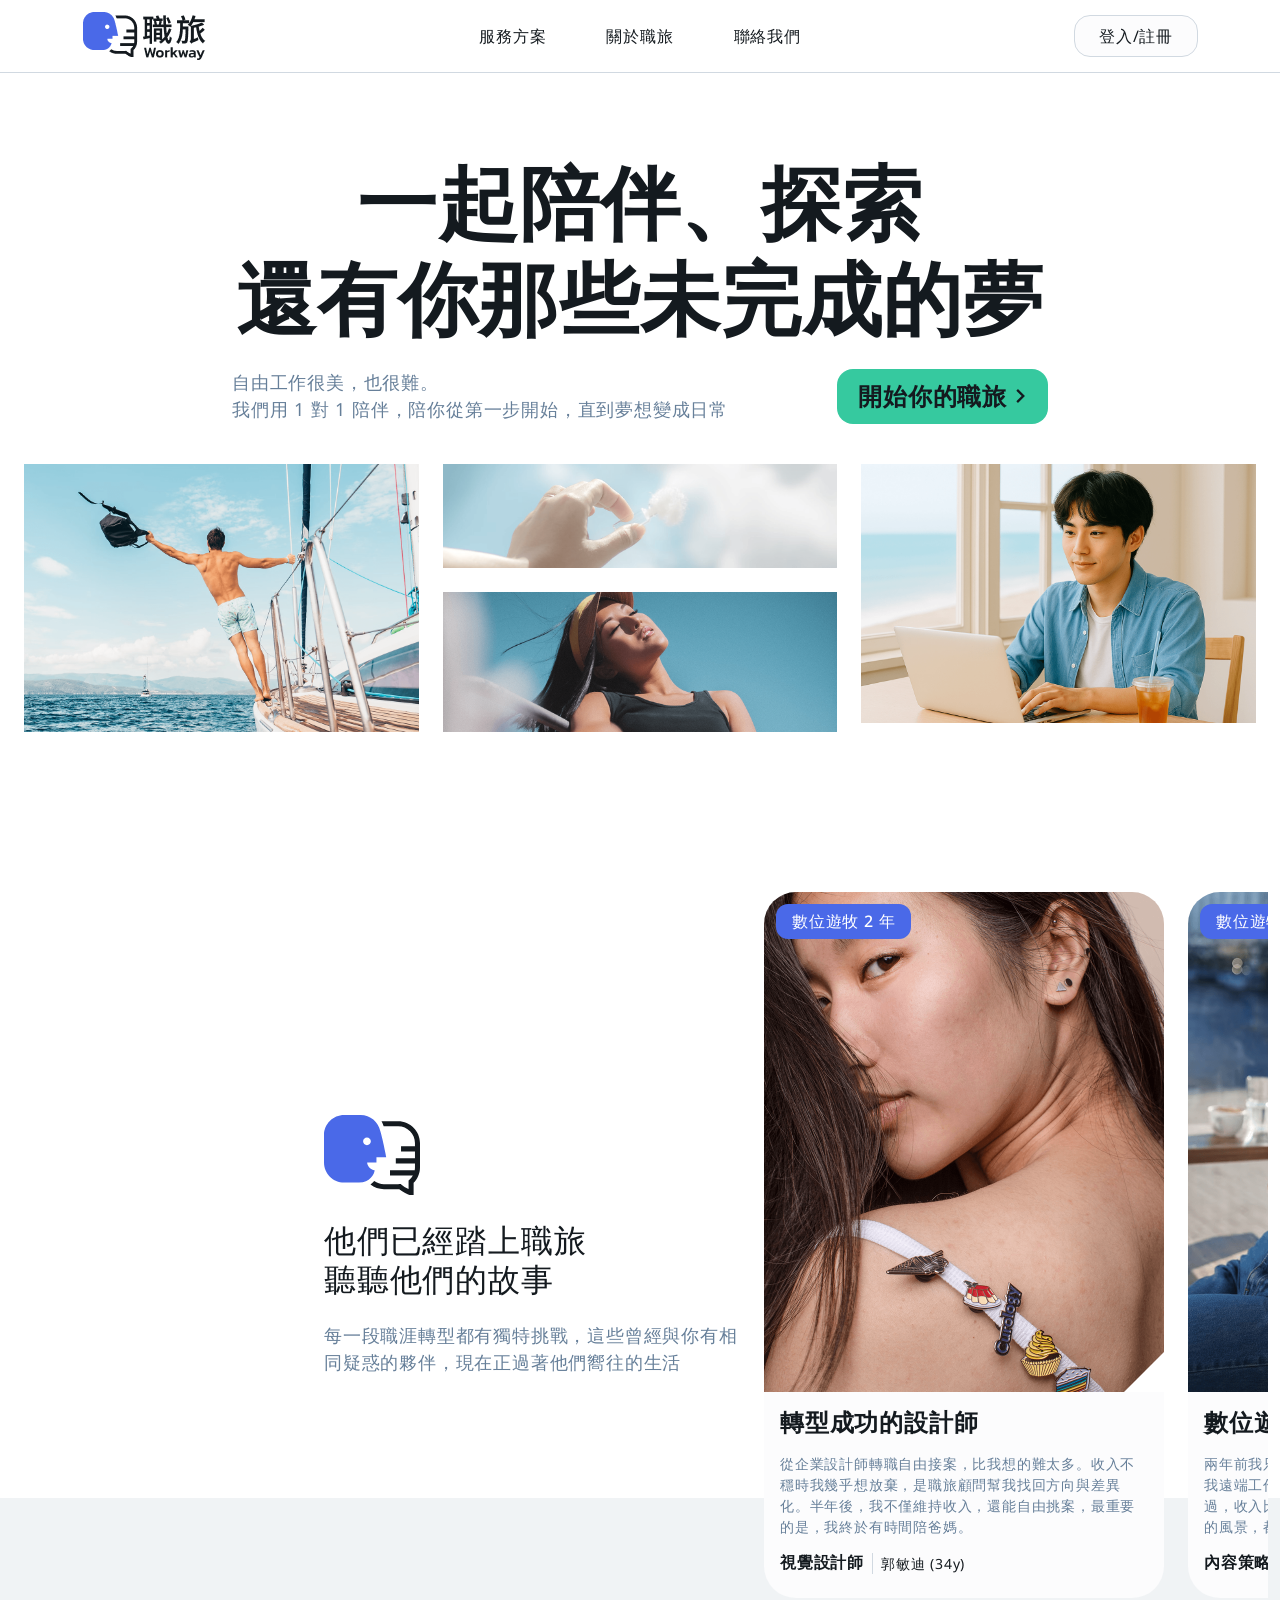
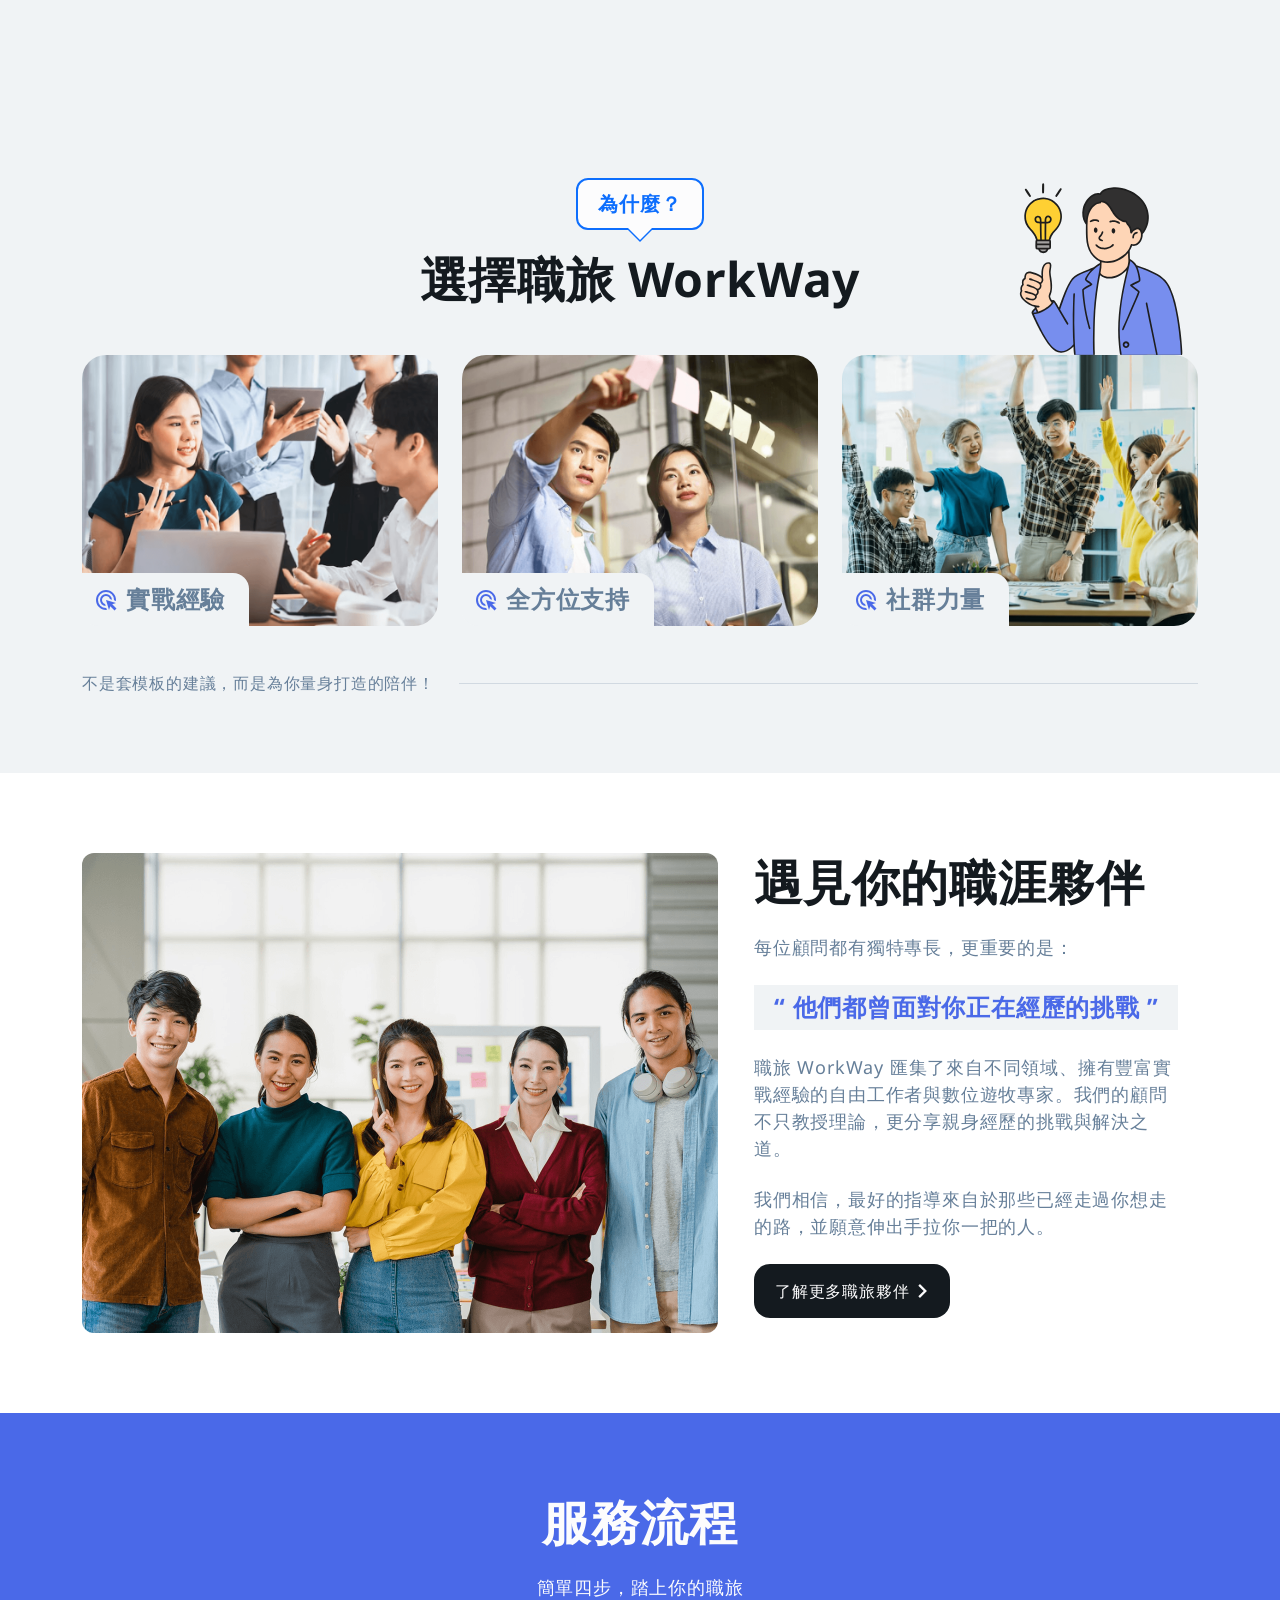
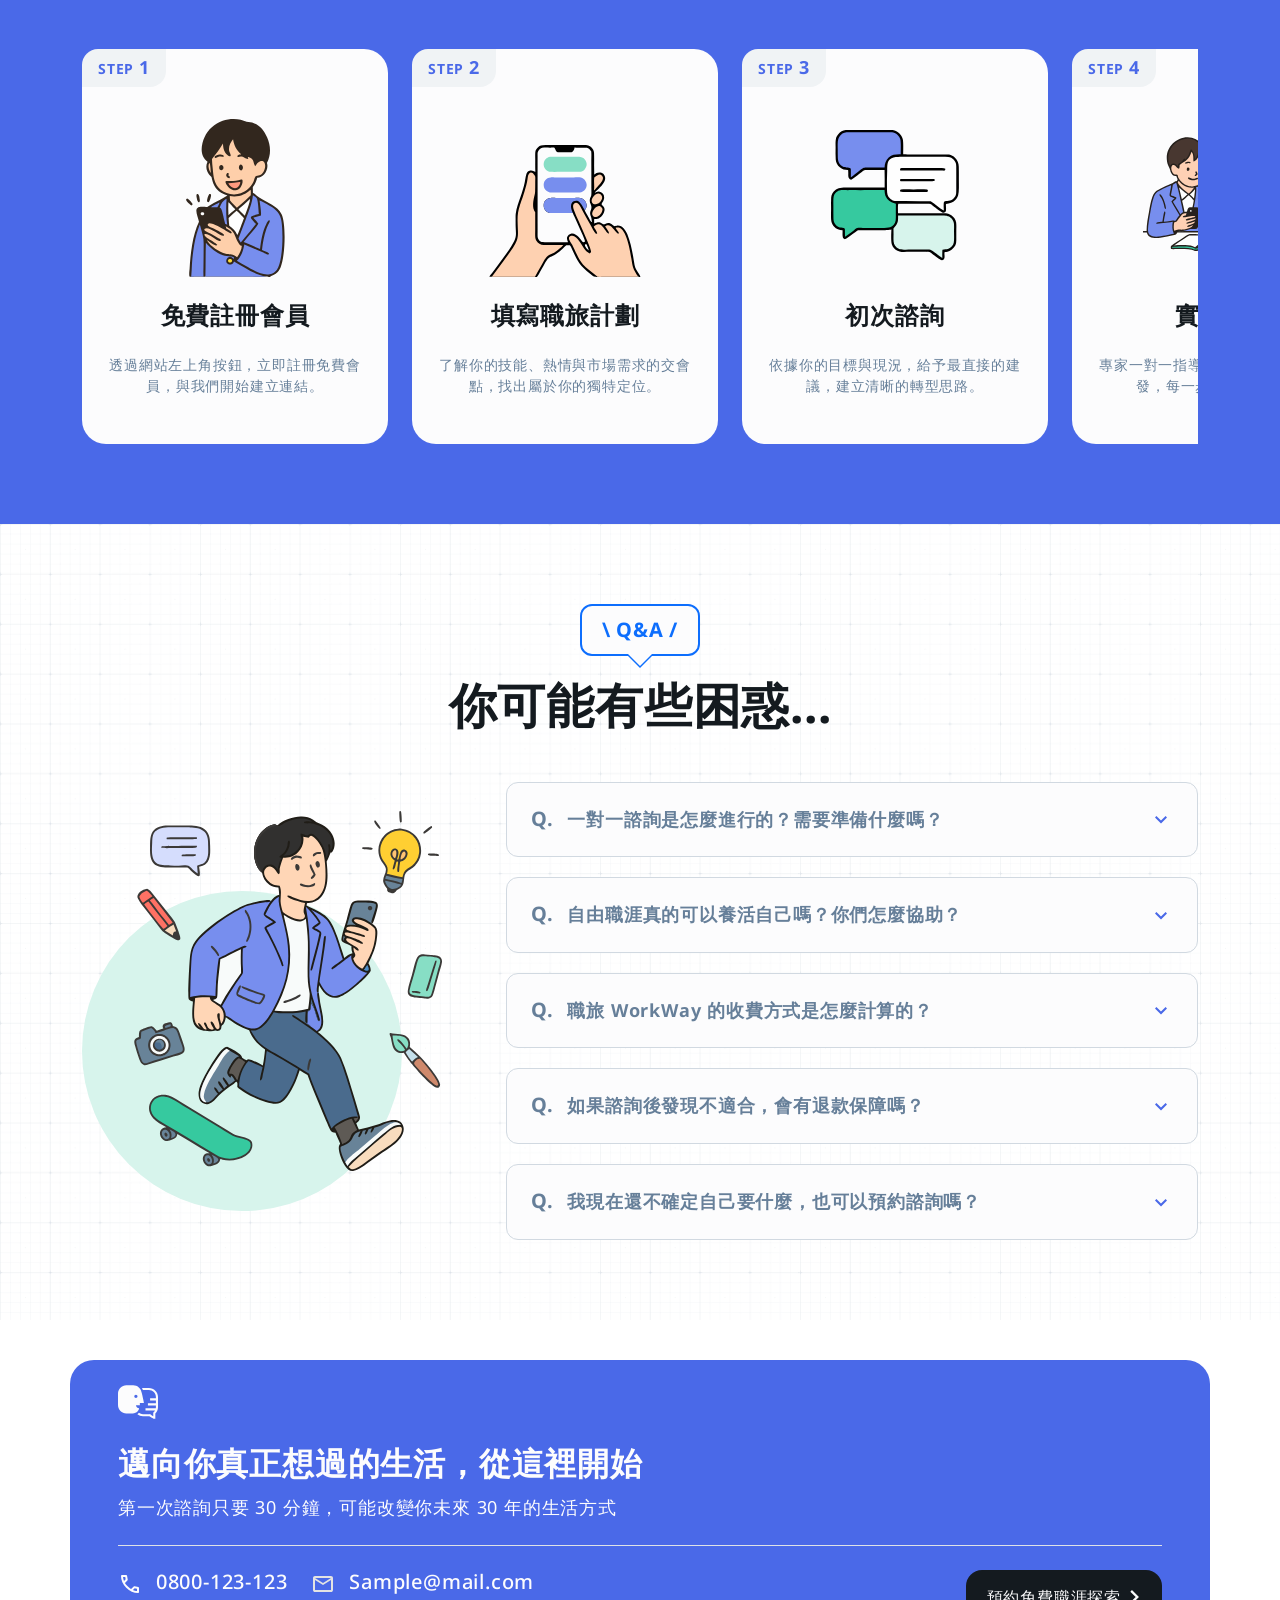
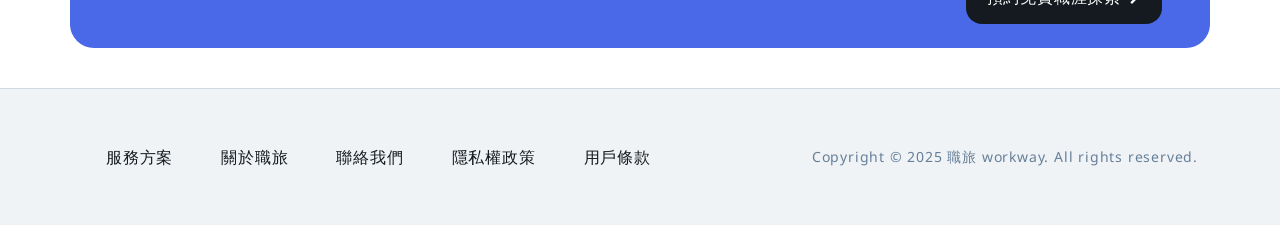
==== commit 5fcb047f: "feat:新增網頁連結、更新內容" ====
--- a/index.html
+++ b/index.html
@@ -28,13 +28,15 @@
           <nav>
             <ul class="list-unstyled d-flex gap-3">
               <li>
-                <a class="py-2 px-6 fw-normal" href="＃">服務方案</a>
+                <a class="py-2 px-6 fw-normal" href="./service.html"
+                  >服務方案</a
+                >
               </li>
               <li>
-                <a class="py-2 px-6" href="＃">關於職旅</a>
+                <a class="py-2 px-6" href="./about.html">關於職旅</a>
               </li>
               <li>
-                <a class="py-2 px-6" href="＃">聯絡我們</a>
+                <a class="py-2 px-6" href="./contact.html">聯絡我們</a>
               </li>
             </ul>
           </nav>
@@ -43,11 +45,11 @@
         <li>
           <a
             class="btn btn-xl px-md-6 px-4 btn-white-filled me-3 me-md-0"
-            href="#"
+            href="./login.html"
             >登入/註冊</a
           >
 
-          <button class="btn py-3 px-0 border-0 d-md-none">
+          <a class="btn py-3 px-0 border-0 d-md-none" href="./login.html">
             <svg
               xmlns="http://www.w3.org/2000/svg"
               height="24px"
@@ -59,7 +61,7 @@
                 d="M120-240v-80h720v80H120Zm0-200v-80h720v80H120Zm0-200v-80h720v80H120Z"
               />
             </svg>
-          </button>
+          </a>
         </li>
       </ul>
     </header>
@@ -95,7 +97,7 @@
             <!-- CTA -->
             <a
               class="btn btn-large btn-green-filled d-flex justify-content-center align-items-center"
-              href="#"
+              href="./service.html"
             >
               <span class="fs-4 fw-bold lh-1p2">開始你的職旅</span>
               <span>
@@ -130,7 +132,7 @@
           </div>
         </div>
       </section>
-      <!-- story -->
+      <!-- 故事 -->
       <section class="pt-md-12 pt-9 px-3 px-0">
         <!-- 標誌、標題、說明、卡片 -->
         <div
@@ -195,7 +197,7 @@
                 <div class="position-relative">
                   <img
                     class="rounded-top-5"
-                    src="./img/index/story-cover-1.png"
+                    src="./img/index/story-cover-2.png"
                     alt="人物"
                   />
                   <span
@@ -206,16 +208,17 @@
                 <div
                   class="px-4 pt-4 pb-6 d-flex flex-column gap-4 rounded-bottom-5 bg-brand-white"
                 >
-                  <h3 class="fs-4 fw-bold lh-1p2">轉型成功的設計師</h3>
+                  <h3 class="fs-4 fw-bold lh-1p2">數位遊牧生活實踐者</h3>
                   <p class="fs-8 text-neutral-50 fw-normal">
-                    從企業設計師轉職自由接案，比我想的難太多。收入不穩時我幾乎想放棄，是職旅顧問幫我找回方向與差異化。半年後，我不僅維持收入，還能自由挑案，最重要的是，我終於有時間陪爸媽。
+                    兩年前我只想環遊世界，卻不知道怎麼開始。職旅給了我遠端工作與生活規劃的指導。現在我在五個國家工作過，收入比以前多
+                    20%。每次打開電腦，看見窗外不同的風景，都慶幸當初那一個決定。
                   </p>
                   <p class="d-flex gap-2">
                     <span
                       class="fw-bold lh-1p2 border-end border-neutral-85 pe-2"
-                      >視覺設計師</span
-                    >
-                    <span class="fs-8 fw-normal">郭敏迪 (34y)</span>
+                      >內容策略師</span
+                    >
+                    <span class="fs-8 fw-normal">林雨潔 (29y)</span>
                   </p>
                 </div>
               </div>
@@ -225,27 +228,28 @@
                 <div class="position-relative">
                   <img
                     class="rounded-top-5"
-                    src="./img/index/story-cover-1.png"
+                    src="./img/index/story-cover-3.png"
                     alt="人物"
                   />
                   <span
                     class="badge text-bg-secondary position-absolute top-12 start-12 radius-2 py-2 px-4 fs-7 fw-medium lh-1p2 bg-brand-primary"
-                    >數位遊牧 2 年</span
+                    >數位遊牧 3 年</span
                   >
                 </div>
                 <div
                   class="px-4 pt-4 pb-6 d-flex flex-column gap-4 rounded-bottom-5 bg-brand-white"
                 >
-                  <h3 class="fs-4 fw-bold lh-1p2">轉型成功的設計師</h3>
+                  <h3 class="fs-4 fw-bold lh-1p2">中年轉型的工程師</h3>
                   <p class="fs-8 text-neutral-50 fw-normal">
-                    從企業設計師轉職自由接案，比我想的難太多。收入不穩時我幾乎想放棄，是職旅顧問幫我找回方向與差異化。半年後，我不僅維持收入，還能自由挑案，最重要的是，我終於有時間陪爸媽。
+                    59
+                    歲被裁員時，我以為職涯結束了。職旅顧問不只幫我轉職，更讓我相信自己還有價值。現在我每月穩定接案、收入翻倍。年齡不是限制，只是我還沒找到對的方向。
                   </p>
                   <p class="d-flex gap-2">
                     <span
                       class="fw-bold lh-1p2 border-end border-neutral-85 pe-2"
-                      >視覺設計師</span
-                    >
-                    <span class="fs-8 fw-normal">郭敏迪 (34y)</span>
+                      >系統架構顧問</span
+                    >
+                    <span class="fs-8 fw-normal">張世明 (62y)</span>
                   </p>
                 </div>
               </div>
@@ -255,7 +259,7 @@
                 <div class="position-relative">
                   <img
                     class="rounded-top-5"
-                    src="./img/index/story-cover-1.png"
+                    src="./img/index/story-cover-4.png"
                     alt="人物"
                   />
                   <span
@@ -285,7 +289,7 @@
                 <div class="position-relative">
                   <img
                     class="rounded-top-5"
-                    src="./img/index/story-cover-1.png"
+                    src="./img/index/story-cover-5.png"
                     alt="人物"
                   />
                   <span
@@ -315,7 +319,7 @@
                 <div class="position-relative">
                   <img
                     class="rounded-top-5"
-                    src="./img/index/story-cover-1.png"
+                    src="./img/index/story-cover-6.png"
                     alt="人物"
                   />
                   <span
@@ -370,7 +374,7 @@
               class="list-unstyled d-flex flex-md-row flex-column gap-md-6 gap-4"
             >
               <li>
-                <a class="position-relative radius-4" href="#">
+                <a class="position-relative radius-4" href="./about.html">
                   <!-- 圖片 -->
                   <img
                     class="radius-4"
@@ -404,11 +408,11 @@
                 </a>
               </li>
               <li>
-                <a class="position-relative radius-4" href="#">
+                <a class="position-relative radius-4" href="./about.html">
                   <!-- 圖片 -->
                   <img
                     class="radius-4"
-                    src="./img/index/adv-1.png"
+                    src="./img/index/adv-2.png"
                     alt="情境圖"
                   />
                   <!-- 標籤 -->
@@ -432,17 +436,17 @@
                     </span>
                     <!-- 文字 -->
                     <span class="fs-4 text-neutral-50 fw-bold lh-1p2"
-                      >實戰經驗</span
+                      >全方位支持</span
                     >
                   </span>
                 </a>
               </li>
               <li>
-                <a class="position-relative radius-4" href="#">
+                <a class="position-relative radius-4" href="./about.html">
                   <!-- 圖片 -->
                   <img
                     class="radius-4"
-                    src="./img/index/adv-1.png"
+                    src="./img/index/adv-3.png"
                     alt="情境圖"
                   />
                   <!-- 標籤 -->
@@ -466,7 +470,7 @@
                     </span>
                     <!-- 文字 -->
                     <span class="fs-4 text-neutral-50 fw-bold lh-1p2"
-                      >實戰經驗</span
+                      >社群力量</span
                     >
                   </span>
                 </a>
@@ -530,7 +534,7 @@
             <!-- CTA -->
             <a
               class="btn btn-large btn-black-filled d-flex justify-content-center align-items-center align-self-sm-start align-self-center"
-              href="#"
+              href="./about.html"
             >
               <span class="fs-7 fw-normal">了解更多職旅夥伴</span>
               <span>
@@ -563,11 +567,12 @@
             </p>
           </div>
           <!-- 卡片 -->
-          <ul class="list-unstyled d-flex gap-lg-6 gap-4 no-scrollbar">
-            <li>
+          <ul
+            class="list-unstyled d-flex gap-lg-6 gap-4 no-scrollbar flex-nowrap no-scrollbar"
+          >
+            <li class="d-flex align-items-stretch flex-shrink-0">
               <div
-                class="px-lg-6 px-4 pt-10 pb-9 d-flex flex-column justify-content-center align-items-center gap-lg-6 gap-4 text-center bg-brand-white radius-4 position-relative"
-                style="min-width: 306px"
+                class="px-lg-6 px-4 pt-10 pb-9 d-flex flex-column justify-content-center align-items-center gap-lg-6 gap-4 text-center bg-brand-white radius-4 position-relative max-width-10"
               >
                 <img src="./img/index/serve-1.svg" alt="插圖" />
                 <h3 class="fs-4 text-brand-black fw-bold lh-1p2">
@@ -583,60 +588,53 @@
                 </span>
               </div>
             </li>
-            <li>
+            <li class="d-flex align-items-stretch flex-shrink-0">
               <div
-                class="px-lg-6 px-4 pt-10 pb-9 d-flex flex-column justify-content-center align-items-center gap-lg-6 gap-4 text-center bg-brand-white radius-4 position-relative"
-                style="min-width: 306px"
+                class="px-lg-6 px-4 pt-10 pb-9 d-flex flex-column justify-content-center align-items-center gap-lg-6 gap-4 text-center bg-brand-white radius-4 position-relative max-width-10"
               >
-                <img src="./img/index/serve-1.svg" alt="插圖" />
+                <img src="./img/index/serve-2.svg" alt="插圖" />
                 <h3 class="fs-4 text-brand-black fw-bold lh-1p2">
-                  免費註冊會員
+                  填寫職旅計劃
                 </h3>
                 <p class="fs-8 text-neutral-50 fw-normal">
-                  透過網站左上角按鈕，立即註冊免費會員，與我們開始建立連結。
+                  了解你的技能、熱情與市場需求的交會點，找出屬於你的獨特定位。
                 </p>
                 <span
                   class="position-absolute top-0 start-0 py-2 px-4 bg-neutral-95 fs-8 text-primary-60 fw-bold lh-1p2 radius-top-start radius-bottom-end"
                   >STEP
-                  <span class="fs-6">1</span>
+                  <span class="fs-6">2</span>
                 </span>
               </div>
             </li>
-            <li>
+            <li class="d-flex align-items-stretch flex-shrink-0">
               <div
-                class="px-lg-6 px-4 pt-10 pb-9 d-flex flex-column justify-content-center align-items-center gap-lg-6 gap-4 text-center bg-brand-white radius-4 position-relative"
-                style="min-width: 306px"
+                class="px-lg-6 px-4 pt-10 pb-9 d-flex flex-column justify-content-center align-items-center gap-lg-6 gap-4 text-center bg-brand-white radius-4 position-relative max-width-10"
               >
-                <img src="./img/index/serve-1.svg" alt="插圖" />
-                <h3 class="fs-4 text-brand-black fw-bold lh-1p2">
-                  免費註冊會員
-                </h3>
+                <img src="./img/index/serve-3.svg" alt="插圖" />
+                <h3 class="fs-4 text-brand-black fw-bold lh-1p2">初次諮詢</h3>
                 <p class="fs-8 text-neutral-50 fw-normal">
-                  透過網站左上角按鈕，立即註冊免費會員，與我們開始建立連結。
+                  依據你的目標與現況，給予最直接的建議，建立清晰的轉型思路。
                 </p>
                 <span
                   class="position-absolute top-0 start-0 py-2 px-4 bg-neutral-95 fs-8 text-primary-60 fw-bold lh-1p2 radius-top-start radius-bottom-end"
                   >STEP
-                  <span class="fs-6">1</span>
+                  <span class="fs-6">3</span>
                 </span>
               </div>
             </li>
-            <li>
+            <li class="d-flex align-items-stretch flex-shrink-0">
               <div
-                class="px-lg-6 px-4 pt-10 pb-9 d-flex flex-column justify-content-center align-items-center gap-lg-6 gap-4 text-center bg-brand-white radius-4 position-relative"
-                style="min-width: 306px"
+                class="px-lg-6 px-4 pt-10 pb-9 d-flex flex-column justify-content-center align-items-center gap-lg-6 gap-4 text-center bg-brand-white radius-4 position-relative max-width-10"
               >
-                <img src="./img/index/serve-1.svg" alt="插圖" />
-                <h3 class="fs-4 text-brand-black fw-bold lh-1p2">
-                  免費註冊會員
-                </h3>
+                <img src="./img/index/serve-4.svg" alt="插圖" />
+                <h3 class="fs-4 text-brand-black fw-bold lh-1p2">實戰指導</h3>
                 <p class="fs-8 text-neutral-50 fw-normal">
-                  透過網站左上角按鈕，立即註冊免費會員，與我們開始建立連結。
+                  專家一對一指導，從品牌建立到客戶開發，每一步都有明確方向。
                 </p>
                 <span
                   class="position-absolute top-0 start-0 py-2 px-4 bg-neutral-95 fs-8 text-primary-60 fw-bold lh-1p2 radius-top-start radius-bottom-end"
                   >STEP
-                  <span class="fs-6">1</span>
+                  <span class="fs-6">4</span>
                 </span>
               </div>
             </li>
@@ -695,7 +693,6 @@
                     </svg>
                   </span>
                 </button>
-
                 <div class="collapse" id="collapseQA1">
                   <div class="border-top mt-4 pt-4 d-flex">
                     <span
@@ -711,17 +708,32 @@
               </li>
               <li class="p-6 bg-brand-white border border-neutral-85 radius-2">
                 <button
-                  class="btn fs-5 text-neutral-50 fw-bold lh-1p2 p-0 border-0"
+                  class="btn fs-5 text-neutral-50 fw-bold lh-1p2 p-0 border-0 d-flex w-100 qa-btn"
                   type="button"
                   data-bs-toggle="collapse"
                   data-bs-target="#collapseQA2"
                   aria-expanded="false"
                   aria-controls="collapseExample"
                 >
-                  <span class="me-2">Q.</span>
-                  <span class="fs-6"
-                    >一對一諮詢是怎麼進行的？需要準備什麼嗎？</span
-                  >
+                  <span>
+                    <span class="me-2">Q.</span>
+                    <span class="fs-6"
+                      >自由職涯真的可以養活自己嗎？你們怎麼協助？</span
+                    >
+                  </span>
+                  <span class="ms-auto qa-arrow">
+                    <svg
+                      xmlns="http://www.w3.org/2000/svg"
+                      height="24px"
+                      viewBox="0 -960 960 960"
+                      width="24px"
+                      fill="#4A69E8"
+                    >
+                      <path
+                        d="M480-344 240-584l56-56 184 184 184-184 56 56-240 240Z"
+                      />
+                    </svg>
+                  </span>
                 </button>
                 <div class="collapse" id="collapseQA2">
                   <div class="border-top mt-4 pt-4 d-flex">
@@ -730,8 +742,136 @@
                       >A.</span
                     >
                     <span class="fs-8 fw-normal">
-                      諮詢通常採 Google Meet 或 Zoom，時長約 30
-                      分鐘。我們建議你在預約前先簡單整理目前的狀態、遇到的困難、或想達成的目標。如果你不確定，顧問也會從對話中引導你探索，無需擔心準備不夠。
+                      自由職涯可以養活自己，但需要有策略與持續調整。WorkWay
+                      顧問會根據你的專業、興趣、可投入時間，設計客製化的變現路徑，例如自由接案、產品化服務、遠端職位申請等，同時協助你管理初期財務風險，避免因壓力過大中途放棄。
+                    </span>
+                  </div>
+                </div>
+              </li>
+              <li class="p-6 bg-brand-white border border-neutral-85 radius-2">
+                <button
+                  class="btn fs-5 text-neutral-50 fw-bold lh-1p2 p-0 border-0 d-flex w-100 qa-btn"
+                  type="button"
+                  data-bs-toggle="collapse"
+                  data-bs-target="#collapseQA3"
+                  aria-expanded="false"
+                  aria-controls="collapseExample"
+                >
+                  <span>
+                    <span class="me-2">Q.</span>
+                    <span class="fs-6"
+                      >職旅 WorkWay 的收費方式是怎麼計算的？</span
+                    >
+                  </span>
+                  <span class="ms-auto qa-arrow">
+                    <svg
+                      xmlns="http://www.w3.org/2000/svg"
+                      height="24px"
+                      viewBox="0 -960 960 960"
+                      width="24px"
+                      fill="#4A69E8"
+                    >
+                      <path
+                        d="M480-344 240-584l56-56 184 184 184-184 56 56-240 240Z"
+                      />
+                    </svg>
+                  </span>
+                </button>
+                <div class="collapse" id="collapseQA3">
+                  <div class="border-top mt-4 pt-4 d-flex">
+                    <span
+                      class="fs-5 text-brand-primary fw-bold fw-bold lh-1p2 me-2"
+                      >A.</span
+                    >
+                    <span class="fs-8 fw-normal">
+                      我們提供單次諮詢、短期方案（例如 3
+                      次輔導包）、或專案長期陪跑計畫。每種方案都標示清楚金額與包含內容，無強制綁約或推銷額外商品。選擇前，我們也會依照你的需求與預算一起討論最適合的安排。
+                    </span>
+                  </div>
+                </div>
+              </li>
+              <li class="p-6 bg-brand-white border border-neutral-85 radius-2">
+                <button
+                  class="btn fs-5 text-neutral-50 fw-bold lh-1p2 p-0 border-0 d-flex w-100 qa-btn"
+                  type="button"
+                  data-bs-toggle="collapse"
+                  data-bs-target="#collapseQA4"
+                  aria-expanded="false"
+                  aria-controls="collapseExample"
+                >
+                  <span>
+                    <span class="me-2">Q.</span>
+                    <span class="fs-6"
+                      >如果諮詢後發現不適合，會有退款保障嗎？</span
+                    >
+                  </span>
+                  <span class="ms-auto qa-arrow">
+                    <svg
+                      xmlns="http://www.w3.org/2000/svg"
+                      height="24px"
+                      viewBox="0 -960 960 960"
+                      width="24px"
+                      fill="#4A69E8"
+                    >
+                      <path
+                        d="M480-344 240-584l56-56 184 184 184-184 56 56-240 240Z"
+                      />
+                    </svg>
+                  </span>
+                </button>
+                <div class="collapse" id="collapseQA4">
+                  <div class="border-top mt-4 pt-4 d-flex">
+                    <span
+                      class="fs-5 text-brand-primary fw-bold fw-bold lh-1p2 me-2"
+                      >A.</span
+                    >
+                    <span class="fs-8 fw-normal">
+                      WorkWay
+                      對每一位學員負責。如果你在第一次完整諮詢結束後，覺得方向不符合期待，可在
+                      3
+                      日內申請退款。我們也提供一次更換顧問的機會，確保你找到最適合自己的陪伴者。
+                    </span>
+                  </div>
+                </div>
+              </li>
+              <li class="p-6 bg-brand-white border border-neutral-85 radius-2">
+                <button
+                  class="btn fs-5 text-neutral-50 fw-bold lh-1p2 p-0 border-0 d-flex w-100 qa-btn"
+                  type="button"
+                  data-bs-toggle="collapse"
+                  data-bs-target="#collapseQA5"
+                  aria-expanded="false"
+                  aria-controls="collapseExample"
+                >
+                  <span>
+                    <span class="me-2">Q.</span>
+                    <span class="fs-6"
+                      >我現在還不確定自己要什麼，也可以預約諮詢嗎？</span
+                    >
+                  </span>
+                  <span class="ms-auto qa-arrow">
+                    <svg
+                      xmlns="http://www.w3.org/2000/svg"
+                      height="24px"
+                      viewBox="0 -960 960 960"
+                      width="24px"
+                      fill="#4A69E8"
+                    >
+                      <path
+                        d="M480-344 240-584l56-56 184 184 184-184 56 56-240 240Z"
+                      />
+                    </svg>
+                  </span>
+                </button>
+                <div class="collapse" id="collapseQA5">
+                  <div class="border-top mt-4 pt-4 d-flex">
+                    <span
+                      class="fs-5 text-brand-primary fw-bold fw-bold lh-1p2 me-2"
+                      >A.</span
+                    >
+                    <span class="fs-8 fw-normal">
+                      很多人來找 WorkWay
+                      時，其實也處於迷惘期。我們的一對一諮詢設計，就是從理解你的人生目標、價值觀與現實條件開始，逐步協助你釐清想要的生活方式與可能路徑。你不需要有答案，只需要願意開始對話。
                     </span>
                   </div>
                 </div>
@@ -821,7 +961,7 @@
             <!-- CTA -->
             <a
               class="btn btn-large btn-black-filled d-flex justify-content-center align-items-center flex-grow-0 align-self-start"
-              href="#"
+              href="./contact.html"
             >
               <span class="fs-7 fw-normal">預約免費職涯探索</span>
               <span>
@@ -853,21 +993,25 @@
             class="list-unstyled d-flex justify-content-sm-between justify-content-center flex-wrap gap-2 gap-sm-0"
           >
             <li class="flex-shrink-0">
-              <a class="py-2 px-sm-6 px-4 fw-normal fw-normal" href="#"
+              <a
+                class="py-2 px-sm-6 px-4 fw-normal fw-normal"
+                href="./service.html"
                 >服務方案</a
               >
             </li>
             <li class="flex-shrink-0">
-              <a class="py-2 px-6 fw-normal" href="#">關於職旅</a>
+              <a class="py-2 px-6 fw-normal" href="./about.html">關於職旅</a>
             </li>
             <li class="flex-shrink-0">
-              <a class="py-2 px-6 fw-normal" href="#">聯絡我們</a>
+              <a class="py-2 px-6 fw-normal" href="./contact.html">聯絡我們</a>
             </li>
             <li class="flex-shrink-0">
-              <a class="py-2 px-6 fw-normal" href="#">隱私權政策</a>
+              <a class="py-2 px-6 fw-normal" href="./policy.html">隱私權政策</a>
             </li>
             <li class="flex-shrink-0">
-              <a class="py-2 px-6 fw-normal" href="#">用戶條款</a>
+              <a class="py-2 px-6 fw-normal" href="./agreement.html"
+                >用戶條款</a
+              >
             </li>
           </ul>
         </li>
--- a/css/style/all.css
+++ b/css/style/all.css
@@ -81,6 +81,10 @@
 /* 312px */
 /* 100px */
 /* 192 */
+/* 140 */
+/* 200 */
+/* 142 */
+/* 10 */
 /* 
   =============
   !!!!!圓角!!!!!
@@ -90,11 +94,20 @@
 /* 12px */
 /* 16px */
 /* 24px */
+/* 32px */
 /* 
   ======================
-  !!!!! max-height !!!!!
+  !!!!! height !!!!!
   ======================
 */
+/* 192 */
+/* 
+  ======================
+  !!!!! width !!!!!
+  ======================
+*/
+/* 20 */
+/* 1% */
 /* 
   ======================
   !!!!! max-width !!!!!
@@ -104,6 +117,16 @@
   ======================
   !!!!! min-width !!!!!
   ======================
+*/
+/* 
+  ======================
+  !!!!! table-striped !!!!!
+  ======================
+*/
+/* 
+  =================
+  !!!!! bread !!!!!
+  =================
 */
 /* 
   =================
@@ -783,18 +806,6 @@
           box-sizing: border-box;
 }
 
-.mb-0-last > :last-child {
-  margin-bottom: 0 !important;
-}
-
-.no-scrollbar {
-  overflow: auto;
-  scrollbar-width: none;
-}
-.no-scrollbar::-webkit-scrollbar {
-  display: none;
-}
-
 .lead {
   font-size: 1.25rem;
   font-weight: 300;
@@ -1302,6 +1313,46 @@
   --bs-gutter-y: 12rem;
 }
 
+.g-16,
+.gx-16 {
+  --bs-gutter-x: 8.75rem;
+}
+
+.g-16,
+.gy-16 {
+  --bs-gutter-y: 8.75rem;
+}
+
+.g-17,
+.gx-17 {
+  --bs-gutter-x: 12.5rem;
+}
+
+.g-17,
+.gy-17 {
+  --bs-gutter-y: 12.5rem;
+}
+
+.g-18,
+.gx-18 {
+  --bs-gutter-x: 8.875rem;
+}
+
+.g-18,
+.gy-18 {
+  --bs-gutter-y: 8.875rem;
+}
+
+.g-19,
+.gx-19 {
+  --bs-gutter-x: 0.625rem;
+}
+
+.g-19,
+.gy-19 {
+  --bs-gutter-y: 0.625rem;
+}
+
 @media (min-width: 576px) {
   .col-sm {
     -webkit-box-flex: 1;
@@ -1592,6 +1643,38 @@
   .gy-sm-15 {
     --bs-gutter-y: 12rem;
   }
+  .g-sm-16,
+  .gx-sm-16 {
+    --bs-gutter-x: 8.75rem;
+  }
+  .g-sm-16,
+  .gy-sm-16 {
+    --bs-gutter-y: 8.75rem;
+  }
+  .g-sm-17,
+  .gx-sm-17 {
+    --bs-gutter-x: 12.5rem;
+  }
+  .g-sm-17,
+  .gy-sm-17 {
+    --bs-gutter-y: 12.5rem;
+  }
+  .g-sm-18,
+  .gx-sm-18 {
+    --bs-gutter-x: 8.875rem;
+  }
+  .g-sm-18,
+  .gy-sm-18 {
+    --bs-gutter-y: 8.875rem;
+  }
+  .g-sm-19,
+  .gx-sm-19 {
+    --bs-gutter-x: 0.625rem;
+  }
+  .g-sm-19,
+  .gy-sm-19 {
+    --bs-gutter-y: 0.625rem;
+  }
 }
 @media (min-width: 768px) {
   .col-md {
@@ -1883,6 +1966,38 @@
   .gy-md-15 {
     --bs-gutter-y: 12rem;
   }
+  .g-md-16,
+  .gx-md-16 {
+    --bs-gutter-x: 8.75rem;
+  }
+  .g-md-16,
+  .gy-md-16 {
+    --bs-gutter-y: 8.75rem;
+  }
+  .g-md-17,
+  .gx-md-17 {
+    --bs-gutter-x: 12.5rem;
+  }
+  .g-md-17,
+  .gy-md-17 {
+    --bs-gutter-y: 12.5rem;
+  }
+  .g-md-18,
+  .gx-md-18 {
+    --bs-gutter-x: 8.875rem;
+  }
+  .g-md-18,
+  .gy-md-18 {
+    --bs-gutter-y: 8.875rem;
+  }
+  .g-md-19,
+  .gx-md-19 {
+    --bs-gutter-x: 0.625rem;
+  }
+  .g-md-19,
+  .gy-md-19 {
+    --bs-gutter-y: 0.625rem;
+  }
 }
 @media (min-width: 992px) {
   .col-lg {
@@ -2174,6 +2289,38 @@
   .gy-lg-15 {
     --bs-gutter-y: 12rem;
   }
+  .g-lg-16,
+  .gx-lg-16 {
+    --bs-gutter-x: 8.75rem;
+  }
+  .g-lg-16,
+  .gy-lg-16 {
+    --bs-gutter-y: 8.75rem;
+  }
+  .g-lg-17,
+  .gx-lg-17 {
+    --bs-gutter-x: 12.5rem;
+  }
+  .g-lg-17,
+  .gy-lg-17 {
+    --bs-gutter-y: 12.5rem;
+  }
+  .g-lg-18,
+  .gx-lg-18 {
+    --bs-gutter-x: 8.875rem;
+  }
+  .g-lg-18,
+  .gy-lg-18 {
+    --bs-gutter-y: 8.875rem;
+  }
+  .g-lg-19,
+  .gx-lg-19 {
+    --bs-gutter-x: 0.625rem;
+  }
+  .g-lg-19,
+  .gy-lg-19 {
+    --bs-gutter-y: 0.625rem;
+  }
 }
 @media (min-width: 1200px) {
   .col-xl {
@@ -2465,6 +2612,38 @@
   .gy-xl-15 {
     --bs-gutter-y: 12rem;
   }
+  .g-xl-16,
+  .gx-xl-16 {
+    --bs-gutter-x: 8.75rem;
+  }
+  .g-xl-16,
+  .gy-xl-16 {
+    --bs-gutter-y: 8.75rem;
+  }
+  .g-xl-17,
+  .gx-xl-17 {
+    --bs-gutter-x: 12.5rem;
+  }
+  .g-xl-17,
+  .gy-xl-17 {
+    --bs-gutter-y: 12.5rem;
+  }
+  .g-xl-18,
+  .gx-xl-18 {
+    --bs-gutter-x: 8.875rem;
+  }
+  .g-xl-18,
+  .gy-xl-18 {
+    --bs-gutter-y: 8.875rem;
+  }
+  .g-xl-19,
+  .gx-xl-19 {
+    --bs-gutter-x: 0.625rem;
+  }
+  .g-xl-19,
+  .gy-xl-19 {
+    --bs-gutter-y: 0.625rem;
+  }
 }
 @media (min-width: 1400px) {
   .col-xxl {
@@ -2755,6 +2934,38 @@
   .g-xxl-15,
   .gy-xxl-15 {
     --bs-gutter-y: 12rem;
+  }
+  .g-xxl-16,
+  .gx-xxl-16 {
+    --bs-gutter-x: 8.75rem;
+  }
+  .g-xxl-16,
+  .gy-xxl-16 {
+    --bs-gutter-y: 8.75rem;
+  }
+  .g-xxl-17,
+  .gx-xxl-17 {
+    --bs-gutter-x: 12.5rem;
+  }
+  .g-xxl-17,
+  .gy-xxl-17 {
+    --bs-gutter-y: 12.5rem;
+  }
+  .g-xxl-18,
+  .gx-xxl-18 {
+    --bs-gutter-x: 8.875rem;
+  }
+  .g-xxl-18,
+  .gy-xxl-18 {
+    --bs-gutter-y: 8.875rem;
+  }
+  .g-xxl-19,
+  .gx-xxl-19 {
+    --bs-gutter-x: 0.625rem;
+  }
+  .g-xxl-19,
+  .gy-xxl-19 {
+    --bs-gutter-y: 0.625rem;
   }
 }
 .table {
@@ -2767,7 +2978,7 @@
   --bs-table-border-color: var(--bs-border-color);
   --bs-table-accent-bg: transparent;
   --bs-table-striped-color: var(--bs-emphasis-color);
-  --bs-table-striped-bg: rgba(var(--bs-emphasis-color-rgb), 0.05);
+  --bs-table-striped-bg: #e0e5eb;
   --bs-table-active-color: var(--bs-emphasis-color);
   --bs-table-active-bg: rgba(var(--bs-emphasis-color-rgb), 0.1);
   --bs-table-hover-color: var(--bs-emphasis-color);
@@ -8586,6 +8797,15131 @@
   opacity: 0.25;
 }
 
+.align-baseline {
+  vertical-align: baseline !important;
+}
+
+.align-top {
+  vertical-align: top !important;
+}
+
+.align-middle {
+  vertical-align: middle !important;
+}
+
+.align-bottom {
+  vertical-align: bottom !important;
+}
+
+.align-text-bottom {
+  vertical-align: text-bottom !important;
+}
+
+.align-text-top {
+  vertical-align: text-top !important;
+}
+
+.float-start {
+  float: left !important;
+}
+
+.float-end {
+  float: right !important;
+}
+
+.float-none {
+  float: none !important;
+}
+
+.object-fit-contain {
+  -o-object-fit: contain !important;
+     object-fit: contain !important;
+}
+
+.object-fit-cover {
+  -o-object-fit: cover !important;
+     object-fit: cover !important;
+}
+
+.object-fit-fill {
+  -o-object-fit: fill !important;
+     object-fit: fill !important;
+}
+
+.object-fit-scale {
+  -o-object-fit: scale-down !important;
+     object-fit: scale-down !important;
+}
+
+.object-fit-none {
+  -o-object-fit: none !important;
+     object-fit: none !important;
+}
+
+.opacity-0 {
+  opacity: 0 !important;
+}
+
+.opacity-25 {
+  opacity: 0.25 !important;
+}
+
+.opacity-50 {
+  opacity: 0.5 !important;
+}
+
+.opacity-75 {
+  opacity: 0.75 !important;
+}
+
+.opacity-100 {
+  opacity: 1 !important;
+}
+
+.overflow-auto {
+  overflow: auto !important;
+}
+
+.overflow-hidden {
+  overflow: hidden !important;
+}
+
+.overflow-visible {
+  overflow: visible !important;
+}
+
+.overflow-scroll {
+  overflow: scroll !important;
+}
+
+.overflow-x-auto {
+  overflow-x: auto !important;
+}
+
+.overflow-x-hidden {
+  overflow-x: hidden !important;
+}
+
+.overflow-x-visible {
+  overflow-x: visible !important;
+}
+
+.overflow-x-scroll {
+  overflow-x: scroll !important;
+}
+
+.overflow-y-auto {
+  overflow-y: auto !important;
+}
+
+.overflow-y-hidden {
+  overflow-y: hidden !important;
+}
+
+.overflow-y-visible {
+  overflow-y: visible !important;
+}
+
+.overflow-y-scroll {
+  overflow-y: scroll !important;
+}
+
+.d-inline {
+  display: inline !important;
+}
+
+.d-inline-block {
+  display: inline-block !important;
+}
+
+.d-block {
+  display: block !important;
+}
+
+.d-grid {
+  display: grid !important;
+}
+
+.d-inline-grid {
+  display: inline-grid !important;
+}
+
+.d-table {
+  display: table !important;
+}
+
+.d-table-row {
+  display: table-row !important;
+}
+
+.d-table-cell {
+  display: table-cell !important;
+}
+
+.d-flex {
+  display: -webkit-box !important;
+  display: -ms-flexbox !important;
+  display: flex !important;
+}
+
+.d-inline-flex {
+  display: -webkit-inline-box !important;
+  display: -ms-inline-flexbox !important;
+  display: inline-flex !important;
+}
+
+.d-none {
+  display: none !important;
+}
+
+.shadow {
+  -webkit-box-shadow: var(--bs-box-shadow) !important;
+          box-shadow: var(--bs-box-shadow) !important;
+}
+
+.shadow-sm {
+  -webkit-box-shadow: var(--bs-box-shadow-sm) !important;
+          box-shadow: var(--bs-box-shadow-sm) !important;
+}
+
+.shadow-lg {
+  -webkit-box-shadow: var(--bs-box-shadow-lg) !important;
+          box-shadow: var(--bs-box-shadow-lg) !important;
+}
+
+.shadow-none {
+  -webkit-box-shadow: none !important;
+          box-shadow: none !important;
+}
+
+.focus-ring-primary {
+  --bs-focus-ring-color: rgba(var(--bs-primary-rgb), var(--bs-focus-ring-opacity));
+}
+
+.focus-ring-secondary {
+  --bs-focus-ring-color: rgba(var(--bs-secondary-rgb), var(--bs-focus-ring-opacity));
+}
+
+.focus-ring-success {
+  --bs-focus-ring-color: rgba(var(--bs-success-rgb), var(--bs-focus-ring-opacity));
+}
+
+.focus-ring-info {
+  --bs-focus-ring-color: rgba(var(--bs-info-rgb), var(--bs-focus-ring-opacity));
+}
+
+.focus-ring-warning {
+  --bs-focus-ring-color: rgba(var(--bs-warning-rgb), var(--bs-focus-ring-opacity));
+}
+
+.focus-ring-danger {
+  --bs-focus-ring-color: rgba(var(--bs-danger-rgb), var(--bs-focus-ring-opacity));
+}
+
+.focus-ring-light {
+  --bs-focus-ring-color: rgba(var(--bs-light-rgb), var(--bs-focus-ring-opacity));
+}
+
+.focus-ring-dark {
+  --bs-focus-ring-color: rgba(var(--bs-dark-rgb), var(--bs-focus-ring-opacity));
+}
+
+.position-static {
+  position: static !important;
+}
+
+.position-relative {
+  position: relative !important;
+}
+
+.position-absolute {
+  position: absolute !important;
+}
+
+.position-fixed {
+  position: fixed !important;
+}
+
+.position-sticky {
+  position: sticky !important;
+}
+
+.top-0 {
+  top: 0 !important;
+}
+
+.top-50 {
+  top: 50% !important;
+}
+
+.top-100 {
+  top: 100% !important;
+}
+
+.bottom-0 {
+  bottom: 0 !important;
+}
+
+.bottom-50 {
+  bottom: 50% !important;
+}
+
+.bottom-100 {
+  bottom: 100% !important;
+}
+
+.start-0 {
+  left: 0 !important;
+}
+
+.start-50 {
+  left: 50% !important;
+}
+
+.start-100 {
+  left: 100% !important;
+}
+
+.end-0 {
+  right: 0 !important;
+}
+
+.end-50 {
+  right: 50% !important;
+}
+
+.end-100 {
+  right: 100% !important;
+}
+
+.translate-middle {
+  -webkit-transform: translate(-50%, -50%) !important;
+          transform: translate(-50%, -50%) !important;
+}
+
+.translate-middle-x {
+  -webkit-transform: translateX(-50%) !important;
+          transform: translateX(-50%) !important;
+}
+
+.translate-middle-y {
+  -webkit-transform: translateY(-50%) !important;
+          transform: translateY(-50%) !important;
+}
+
+.border {
+  border: var(--bs-border-width) var(--bs-border-style) var(--bs-border-color) !important;
+}
+
+.border-0 {
+  border: 0 !important;
+}
+
+.border-top {
+  border-top: var(--bs-border-width) var(--bs-border-style) var(--bs-border-color) !important;
+}
+
+.border-top-0 {
+  border-top: 0 !important;
+}
+
+.border-end {
+  border-right: var(--bs-border-width) var(--bs-border-style) var(--bs-border-color) !important;
+}
+
+.border-end-0 {
+  border-right: 0 !important;
+}
+
+.border-bottom {
+  border-bottom: var(--bs-border-width) var(--bs-border-style) var(--bs-border-color) !important;
+}
+
+.border-bottom-0 {
+  border-bottom: 0 !important;
+}
+
+.border-start {
+  border-left: var(--bs-border-width) var(--bs-border-style) var(--bs-border-color) !important;
+}
+
+.border-start-0 {
+  border-left: 0 !important;
+}
+
+.border-primary {
+  --bs-border-opacity: 1;
+  border-color: rgba(var(--bs-primary-rgb), var(--bs-border-opacity)) !important;
+}
+
+.border-secondary {
+  --bs-border-opacity: 1;
+  border-color: rgba(var(--bs-secondary-rgb), var(--bs-border-opacity)) !important;
+}
+
+.border-success {
+  --bs-border-opacity: 1;
+  border-color: rgba(var(--bs-success-rgb), var(--bs-border-opacity)) !important;
+}
+
+.border-info {
+  --bs-border-opacity: 1;
+  border-color: rgba(var(--bs-info-rgb), var(--bs-border-opacity)) !important;
+}
+
+.border-warning {
+  --bs-border-opacity: 1;
+  border-color: rgba(var(--bs-warning-rgb), var(--bs-border-opacity)) !important;
+}
+
+.border-danger {
+  --bs-border-opacity: 1;
+  border-color: rgba(var(--bs-danger-rgb), var(--bs-border-opacity)) !important;
+}
+
+.border-light {
+  --bs-border-opacity: 1;
+  border-color: rgba(var(--bs-light-rgb), var(--bs-border-opacity)) !important;
+}
+
+.border-dark {
+  --bs-border-opacity: 1;
+  border-color: rgba(var(--bs-dark-rgb), var(--bs-border-opacity)) !important;
+}
+
+.border-black {
+  --bs-border-opacity: 1;
+  border-color: rgba(var(--bs-black-rgb), var(--bs-border-opacity)) !important;
+}
+
+.border-white {
+  --bs-border-opacity: 1;
+  border-color: rgba(var(--bs-white-rgb), var(--bs-border-opacity)) !important;
+}
+
+.border-primary-subtle {
+  border-color: var(--bs-primary-border-subtle) !important;
+}
+
+.border-secondary-subtle {
+  border-color: var(--bs-secondary-border-subtle) !important;
+}
+
+.border-success-subtle {
+  border-color: var(--bs-success-border-subtle) !important;
+}
+
+.border-info-subtle {
+  border-color: var(--bs-info-border-subtle) !important;
+}
+
+.border-warning-subtle {
+  border-color: var(--bs-warning-border-subtle) !important;
+}
+
+.border-danger-subtle {
+  border-color: var(--bs-danger-border-subtle) !important;
+}
+
+.border-light-subtle {
+  border-color: var(--bs-light-border-subtle) !important;
+}
+
+.border-dark-subtle {
+  border-color: var(--bs-dark-border-subtle) !important;
+}
+
+.border-1 {
+  border-width: 1px !important;
+}
+
+.border-2 {
+  border-width: 2px !important;
+}
+
+.border-3 {
+  border-width: 3px !important;
+}
+
+.border-4 {
+  border-width: 4px !important;
+}
+
+.border-5 {
+  border-width: 5px !important;
+}
+
+.border-opacity-10 {
+  --bs-border-opacity: 0.1;
+}
+
+.border-opacity-25 {
+  --bs-border-opacity: 0.25;
+}
+
+.border-opacity-50 {
+  --bs-border-opacity: 0.5;
+}
+
+.border-opacity-75 {
+  --bs-border-opacity: 0.75;
+}
+
+.border-opacity-100 {
+  --bs-border-opacity: 1;
+}
+
+.w-25 {
+  width: 25% !important;
+}
+
+.w-50 {
+  width: 50% !important;
+}
+
+.w-75 {
+  width: 75% !important;
+}
+
+.w-100 {
+  width: 100% !important;
+}
+
+.w-auto {
+  width: auto !important;
+}
+
+.mw-100 {
+  max-width: 100% !important;
+}
+
+.vw-100 {
+  width: 100vw !important;
+}
+
+.min-vw-100 {
+  min-width: 100vw !important;
+}
+
+.h-25 {
+  height: 25% !important;
+}
+
+.h-50 {
+  height: 50% !important;
+}
+
+.h-75 {
+  height: 75% !important;
+}
+
+.h-100 {
+  height: 100% !important;
+}
+
+.h-auto {
+  height: auto !important;
+}
+
+.mh-100 {
+  max-height: 100% !important;
+}
+
+.vh-100 {
+  height: 100vh !important;
+}
+
+.min-vh-100 {
+  min-height: 100vh !important;
+}
+
+.flex-fill {
+  -webkit-box-flex: 1 !important;
+      -ms-flex: 1 1 auto !important;
+          flex: 1 1 auto !important;
+}
+
+.flex-row {
+  -webkit-box-orient: horizontal !important;
+  -webkit-box-direction: normal !important;
+      -ms-flex-direction: row !important;
+          flex-direction: row !important;
+}
+
+.flex-column {
+  -webkit-box-orient: vertical !important;
+  -webkit-box-direction: normal !important;
+      -ms-flex-direction: column !important;
+          flex-direction: column !important;
+}
+
+.flex-row-reverse {
+  -webkit-box-orient: horizontal !important;
+  -webkit-box-direction: reverse !important;
+      -ms-flex-direction: row-reverse !important;
+          flex-direction: row-reverse !important;
+}
+
+.flex-column-reverse {
+  -webkit-box-orient: vertical !important;
+  -webkit-box-direction: reverse !important;
+      -ms-flex-direction: column-reverse !important;
+          flex-direction: column-reverse !important;
+}
+
+.flex-grow-0 {
+  -webkit-box-flex: 0 !important;
+      -ms-flex-positive: 0 !important;
+          flex-grow: 0 !important;
+}
+
+.flex-grow-1 {
+  -webkit-box-flex: 1 !important;
+      -ms-flex-positive: 1 !important;
+          flex-grow: 1 !important;
+}
+
+.flex-shrink-0 {
+  -ms-flex-negative: 0 !important;
+      flex-shrink: 0 !important;
+}
+
+.flex-shrink-1 {
+  -ms-flex-negative: 1 !important;
+      flex-shrink: 1 !important;
+}
+
+.flex-wrap {
+  -ms-flex-wrap: wrap !important;
+      flex-wrap: wrap !important;
+}
+
+.flex-nowrap {
+  -ms-flex-wrap: nowrap !important;
+      flex-wrap: nowrap !important;
+}
+
+.flex-wrap-reverse {
+  -ms-flex-wrap: wrap-reverse !important;
+      flex-wrap: wrap-reverse !important;
+}
+
+.justify-content-start {
+  -webkit-box-pack: start !important;
+      -ms-flex-pack: start !important;
+          justify-content: flex-start !important;
+}
+
+.justify-content-end {
+  -webkit-box-pack: end !important;
+      -ms-flex-pack: end !important;
+          justify-content: flex-end !important;
+}
+
+.justify-content-center {
+  -webkit-box-pack: center !important;
+      -ms-flex-pack: center !important;
+          justify-content: center !important;
+}
+
+.justify-content-between {
+  -webkit-box-pack: justify !important;
+      -ms-flex-pack: justify !important;
+          justify-content: space-between !important;
+}
+
+.justify-content-around {
+  -ms-flex-pack: distribute !important;
+      justify-content: space-around !important;
+}
+
+.justify-content-evenly {
+  -webkit-box-pack: space-evenly !important;
+      -ms-flex-pack: space-evenly !important;
+          justify-content: space-evenly !important;
+}
+
+.align-items-start {
+  -webkit-box-align: start !important;
+      -ms-flex-align: start !important;
+          align-items: flex-start !important;
+}
+
+.align-items-end {
+  -webkit-box-align: end !important;
+      -ms-flex-align: end !important;
+          align-items: flex-end !important;
+}
+
+.align-items-center {
+  -webkit-box-align: center !important;
+      -ms-flex-align: center !important;
+          align-items: center !important;
+}
+
+.align-items-baseline {
+  -webkit-box-align: baseline !important;
+      -ms-flex-align: baseline !important;
+          align-items: baseline !important;
+}
+
+.align-items-stretch {
+  -webkit-box-align: stretch !important;
+      -ms-flex-align: stretch !important;
+          align-items: stretch !important;
+}
+
+.align-content-start {
+  -ms-flex-line-pack: start !important;
+      align-content: flex-start !important;
+}
+
+.align-content-end {
+  -ms-flex-line-pack: end !important;
+      align-content: flex-end !important;
+}
+
+.align-content-center {
+  -ms-flex-line-pack: center !important;
+      align-content: center !important;
+}
+
+.align-content-between {
+  -ms-flex-line-pack: justify !important;
+      align-content: space-between !important;
+}
+
+.align-content-around {
+  -ms-flex-line-pack: distribute !important;
+      align-content: space-around !important;
+}
+
+.align-content-stretch {
+  -ms-flex-line-pack: stretch !important;
+      align-content: stretch !important;
+}
+
+.align-self-auto {
+  -ms-flex-item-align: auto !important;
+      align-self: auto !important;
+}
+
+.align-self-start {
+  -ms-flex-item-align: start !important;
+      align-self: flex-start !important;
+}
+
+.align-self-end {
+  -ms-flex-item-align: end !important;
+      align-self: flex-end !important;
+}
+
+.align-self-center {
+  -ms-flex-item-align: center !important;
+      align-self: center !important;
+}
+
+.align-self-baseline {
+  -ms-flex-item-align: baseline !important;
+      align-self: baseline !important;
+}
+
+.align-self-stretch {
+  -ms-flex-item-align: stretch !important;
+      align-self: stretch !important;
+}
+
+.order-first {
+  -webkit-box-ordinal-group: 0 !important;
+      -ms-flex-order: -1 !important;
+          order: -1 !important;
+}
+
+.order-0 {
+  -webkit-box-ordinal-group: 1 !important;
+      -ms-flex-order: 0 !important;
+          order: 0 !important;
+}
+
+.order-1 {
+  -webkit-box-ordinal-group: 2 !important;
+      -ms-flex-order: 1 !important;
+          order: 1 !important;
+}
+
+.order-2 {
+  -webkit-box-ordinal-group: 3 !important;
+      -ms-flex-order: 2 !important;
+          order: 2 !important;
+}
+
+.order-3 {
+  -webkit-box-ordinal-group: 4 !important;
+      -ms-flex-order: 3 !important;
+          order: 3 !important;
+}
+
+.order-4 {
+  -webkit-box-ordinal-group: 5 !important;
+      -ms-flex-order: 4 !important;
+          order: 4 !important;
+}
+
+.order-5 {
+  -webkit-box-ordinal-group: 6 !important;
+      -ms-flex-order: 5 !important;
+          order: 5 !important;
+}
+
+.order-last {
+  -webkit-box-ordinal-group: 7 !important;
+      -ms-flex-order: 6 !important;
+          order: 6 !important;
+}
+
+.m-0 {
+  margin: 0 !important;
+}
+
+.m-1 {
+  margin: 0.25rem !important;
+}
+
+.m-2 {
+  margin: 0.5rem !important;
+}
+
+.m-3 {
+  margin: 0.75rem !important;
+}
+
+.m-4 {
+  margin: 1rem !important;
+}
+
+.m-5 {
+  margin: 1.25rem !important;
+}
+
+.m-6 {
+  margin: 1.5rem !important;
+}
+
+.m-7 {
+  margin: 2rem !important;
+}
+
+.m-8 {
+  margin: 2.5rem !important;
+}
+
+.m-9 {
+  margin: 3rem !important;
+}
+
+.m-10 {
+  margin: 4rem !important;
+}
+
+.m-11 {
+  margin: 4.5rem !important;
+}
+
+.m-12 {
+  margin: 5rem !important;
+}
+
+.m-13 {
+  margin: 19.5rem !important;
+}
+
+.m-14 {
+  margin: 6.25rem !important;
+}
+
+.m-15 {
+  margin: 12rem !important;
+}
+
+.m-16 {
+  margin: 8.75rem !important;
+}
+
+.m-17 {
+  margin: 12.5rem !important;
+}
+
+.m-18 {
+  margin: 8.875rem !important;
+}
+
+.m-19 {
+  margin: 0.625rem !important;
+}
+
+.m-auto {
+  margin: auto !important;
+}
+
+.mx-0 {
+  margin-right: 0 !important;
+  margin-left: 0 !important;
+}
+
+.mx-1 {
+  margin-right: 0.25rem !important;
+  margin-left: 0.25rem !important;
+}
+
+.mx-2 {
+  margin-right: 0.5rem !important;
+  margin-left: 0.5rem !important;
+}
+
+.mx-3 {
+  margin-right: 0.75rem !important;
+  margin-left: 0.75rem !important;
+}
+
+.mx-4 {
+  margin-right: 1rem !important;
+  margin-left: 1rem !important;
+}
+
+.mx-5 {
+  margin-right: 1.25rem !important;
+  margin-left: 1.25rem !important;
+}
+
+.mx-6 {
+  margin-right: 1.5rem !important;
+  margin-left: 1.5rem !important;
+}
+
+.mx-7 {
+  margin-right: 2rem !important;
+  margin-left: 2rem !important;
+}
+
+.mx-8 {
+  margin-right: 2.5rem !important;
+  margin-left: 2.5rem !important;
+}
+
+.mx-9 {
+  margin-right: 3rem !important;
+  margin-left: 3rem !important;
+}
+
+.mx-10 {
+  margin-right: 4rem !important;
+  margin-left: 4rem !important;
+}
+
+.mx-11 {
+  margin-right: 4.5rem !important;
+  margin-left: 4.5rem !important;
+}
+
+.mx-12 {
+  margin-right: 5rem !important;
+  margin-left: 5rem !important;
+}
+
+.mx-13 {
+  margin-right: 19.5rem !important;
+  margin-left: 19.5rem !important;
+}
+
+.mx-14 {
+  margin-right: 6.25rem !important;
+  margin-left: 6.25rem !important;
+}
+
+.mx-15 {
+  margin-right: 12rem !important;
+  margin-left: 12rem !important;
+}
+
+.mx-16 {
+  margin-right: 8.75rem !important;
+  margin-left: 8.75rem !important;
+}
+
+.mx-17 {
+  margin-right: 12.5rem !important;
+  margin-left: 12.5rem !important;
+}
+
+.mx-18 {
+  margin-right: 8.875rem !important;
+  margin-left: 8.875rem !important;
+}
+
+.mx-19 {
+  margin-right: 0.625rem !important;
+  margin-left: 0.625rem !important;
+}
+
+.mx-auto {
+  margin-right: auto !important;
+  margin-left: auto !important;
+}
+
+.my-0 {
+  margin-top: 0 !important;
+  margin-bottom: 0 !important;
+}
+
+.my-1 {
+  margin-top: 0.25rem !important;
+  margin-bottom: 0.25rem !important;
+}
+
+.my-2 {
+  margin-top: 0.5rem !important;
+  margin-bottom: 0.5rem !important;
+}
+
+.my-3 {
+  margin-top: 0.75rem !important;
+  margin-bottom: 0.75rem !important;
+}
+
+.my-4 {
+  margin-top: 1rem !important;
+  margin-bottom: 1rem !important;
+}
+
+.my-5 {
+  margin-top: 1.25rem !important;
+  margin-bottom: 1.25rem !important;
+}
+
+.my-6 {
+  margin-top: 1.5rem !important;
+  margin-bottom: 1.5rem !important;
+}
+
+.my-7 {
+  margin-top: 2rem !important;
+  margin-bottom: 2rem !important;
+}
+
+.my-8 {
+  margin-top: 2.5rem !important;
+  margin-bottom: 2.5rem !important;
+}
+
+.my-9 {
+  margin-top: 3rem !important;
+  margin-bottom: 3rem !important;
+}
+
+.my-10 {
+  margin-top: 4rem !important;
+  margin-bottom: 4rem !important;
+}
+
+.my-11 {
+  margin-top: 4.5rem !important;
+  margin-bottom: 4.5rem !important;
+}
+
+.my-12 {
+  margin-top: 5rem !important;
+  margin-bottom: 5rem !important;
+}
+
+.my-13 {
+  margin-top: 19.5rem !important;
+  margin-bottom: 19.5rem !important;
+}
+
+.my-14 {
+  margin-top: 6.25rem !important;
+  margin-bottom: 6.25rem !important;
+}
+
+.my-15 {
+  margin-top: 12rem !important;
+  margin-bottom: 12rem !important;
+}
+
+.my-16 {
+  margin-top: 8.75rem !important;
+  margin-bottom: 8.75rem !important;
+}
+
+.my-17 {
+  margin-top: 12.5rem !important;
+  margin-bottom: 12.5rem !important;
+}
+
+.my-18 {
+  margin-top: 8.875rem !important;
+  margin-bottom: 8.875rem !important;
+}
+
+.my-19 {
+  margin-top: 0.625rem !important;
+  margin-bottom: 0.625rem !important;
+}
+
+.my-auto {
+  margin-top: auto !important;
+  margin-bottom: auto !important;
+}
+
+.mt-0 {
+  margin-top: 0 !important;
+}
+
+.mt-1 {
+  margin-top: 0.25rem !important;
+}
+
+.mt-2 {
+  margin-top: 0.5rem !important;
+}
+
+.mt-3 {
+  margin-top: 0.75rem !important;
+}
+
+.mt-4 {
+  margin-top: 1rem !important;
+}
+
+.mt-5 {
+  margin-top: 1.25rem !important;
+}
+
+.mt-6 {
+  margin-top: 1.5rem !important;
+}
+
+.mt-7 {
+  margin-top: 2rem !important;
+}
+
+.mt-8 {
+  margin-top: 2.5rem !important;
+}
+
+.mt-9 {
+  margin-top: 3rem !important;
+}
+
+.mt-10 {
+  margin-top: 4rem !important;
+}
+
+.mt-11 {
+  margin-top: 4.5rem !important;
+}
+
+.mt-12 {
+  margin-top: 5rem !important;
+}
+
+.mt-13 {
+  margin-top: 19.5rem !important;
+}
+
+.mt-14 {
+  margin-top: 6.25rem !important;
+}
+
+.mt-15 {
+  margin-top: 12rem !important;
+}
+
+.mt-16 {
+  margin-top: 8.75rem !important;
+}
+
+.mt-17 {
+  margin-top: 12.5rem !important;
+}
+
+.mt-18 {
+  margin-top: 8.875rem !important;
+}
+
+.mt-19 {
+  margin-top: 0.625rem !important;
+}
+
+.mt-auto {
+  margin-top: auto !important;
+}
+
+.me-0 {
+  margin-right: 0 !important;
+}
+
+.me-1 {
+  margin-right: 0.25rem !important;
+}
+
+.me-2 {
+  margin-right: 0.5rem !important;
+}
+
+.me-3 {
+  margin-right: 0.75rem !important;
+}
+
+.me-4 {
+  margin-right: 1rem !important;
+}
+
+.me-5 {
+  margin-right: 1.25rem !important;
+}
+
+.me-6 {
+  margin-right: 1.5rem !important;
+}
+
+.me-7 {
+  margin-right: 2rem !important;
+}
+
+.me-8 {
+  margin-right: 2.5rem !important;
+}
+
+.me-9 {
+  margin-right: 3rem !important;
+}
+
+.me-10 {
+  margin-right: 4rem !important;
+}
+
+.me-11 {
+  margin-right: 4.5rem !important;
+}
+
+.me-12 {
+  margin-right: 5rem !important;
+}
+
+.me-13 {
+  margin-right: 19.5rem !important;
+}
+
+.me-14 {
+  margin-right: 6.25rem !important;
+}
+
+.me-15 {
+  margin-right: 12rem !important;
+}
+
+.me-16 {
+  margin-right: 8.75rem !important;
+}
+
+.me-17 {
+  margin-right: 12.5rem !important;
+}
+
+.me-18 {
+  margin-right: 8.875rem !important;
+}
+
+.me-19 {
+  margin-right: 0.625rem !important;
+}
+
+.me-auto {
+  margin-right: auto !important;
+}
+
+.mb-0 {
+  margin-bottom: 0 !important;
+}
+
+.mb-1 {
+  margin-bottom: 0.25rem !important;
+}
+
+.mb-2 {
+  margin-bottom: 0.5rem !important;
+}
+
+.mb-3 {
+  margin-bottom: 0.75rem !important;
+}
+
+.mb-4 {
+  margin-bottom: 1rem !important;
+}
+
+.mb-5 {
+  margin-bottom: 1.25rem !important;
+}
+
+.mb-6 {
+  margin-bottom: 1.5rem !important;
+}
+
+.mb-7 {
+  margin-bottom: 2rem !important;
+}
+
+.mb-8 {
+  margin-bottom: 2.5rem !important;
+}
+
+.mb-9 {
+  margin-bottom: 3rem !important;
+}
+
+.mb-10 {
+  margin-bottom: 4rem !important;
+}
+
+.mb-11 {
+  margin-bottom: 4.5rem !important;
+}
+
+.mb-12 {
+  margin-bottom: 5rem !important;
+}
+
+.mb-13 {
+  margin-bottom: 19.5rem !important;
+}
+
+.mb-14 {
+  margin-bottom: 6.25rem !important;
+}
+
+.mb-15 {
+  margin-bottom: 12rem !important;
+}
+
+.mb-16 {
+  margin-bottom: 8.75rem !important;
+}
+
+.mb-17 {
+  margin-bottom: 12.5rem !important;
+}
+
+.mb-18 {
+  margin-bottom: 8.875rem !important;
+}
+
+.mb-19 {
+  margin-bottom: 0.625rem !important;
+}
+
+.mb-auto {
+  margin-bottom: auto !important;
+}
+
+.ms-0 {
+  margin-left: 0 !important;
+}
+
+.ms-1 {
+  margin-left: 0.25rem !important;
+}
+
+.ms-2 {
+  margin-left: 0.5rem !important;
+}
+
+.ms-3 {
+  margin-left: 0.75rem !important;
+}
+
+.ms-4 {
+  margin-left: 1rem !important;
+}
+
+.ms-5 {
+  margin-left: 1.25rem !important;
+}
+
+.ms-6 {
+  margin-left: 1.5rem !important;
+}
+
+.ms-7 {
+  margin-left: 2rem !important;
+}
+
+.ms-8 {
+  margin-left: 2.5rem !important;
+}
+
+.ms-9 {
+  margin-left: 3rem !important;
+}
+
+.ms-10 {
+  margin-left: 4rem !important;
+}
+
+.ms-11 {
+  margin-left: 4.5rem !important;
+}
+
+.ms-12 {
+  margin-left: 5rem !important;
+}
+
+.ms-13 {
+  margin-left: 19.5rem !important;
+}
+
+.ms-14 {
+  margin-left: 6.25rem !important;
+}
+
+.ms-15 {
+  margin-left: 12rem !important;
+}
+
+.ms-16 {
+  margin-left: 8.75rem !important;
+}
+
+.ms-17 {
+  margin-left: 12.5rem !important;
+}
+
+.ms-18 {
+  margin-left: 8.875rem !important;
+}
+
+.ms-19 {
+  margin-left: 0.625rem !important;
+}
+
+.ms-auto {
+  margin-left: auto !important;
+}
+
+.m-n1 {
+  margin: -0.25rem !important;
+}
+
+.m-n2 {
+  margin: -0.5rem !important;
+}
+
+.m-n3 {
+  margin: -0.75rem !important;
+}
+
+.m-n4 {
+  margin: -1rem !important;
+}
+
+.m-n5 {
+  margin: -1.25rem !important;
+}
+
+.m-n6 {
+  margin: -1.5rem !important;
+}
+
+.m-n7 {
+  margin: -2rem !important;
+}
+
+.m-n8 {
+  margin: -2.5rem !important;
+}
+
+.m-n9 {
+  margin: -3rem !important;
+}
+
+.m-n10 {
+  margin: -4rem !important;
+}
+
+.m-n11 {
+  margin: -4.5rem !important;
+}
+
+.m-n12 {
+  margin: -5rem !important;
+}
+
+.m-n13 {
+  margin: -19.5rem !important;
+}
+
+.m-n14 {
+  margin: -6.25rem !important;
+}
+
+.m-n15 {
+  margin: -12rem !important;
+}
+
+.m-n16 {
+  margin: -8.75rem !important;
+}
+
+.m-n17 {
+  margin: -12.5rem !important;
+}
+
+.m-n18 {
+  margin: -8.875rem !important;
+}
+
+.m-n19 {
+  margin: -0.625rem !important;
+}
+
+.mx-n1 {
+  margin-right: -0.25rem !important;
+  margin-left: -0.25rem !important;
+}
+
+.mx-n2 {
+  margin-right: -0.5rem !important;
+  margin-left: -0.5rem !important;
+}
+
+.mx-n3 {
+  margin-right: -0.75rem !important;
+  margin-left: -0.75rem !important;
+}
+
+.mx-n4 {
+  margin-right: -1rem !important;
+  margin-left: -1rem !important;
+}
+
+.mx-n5 {
+  margin-right: -1.25rem !important;
+  margin-left: -1.25rem !important;
+}
+
+.mx-n6 {
+  margin-right: -1.5rem !important;
+  margin-left: -1.5rem !important;
+}
+
+.mx-n7 {
+  margin-right: -2rem !important;
+  margin-left: -2rem !important;
+}
+
+.mx-n8 {
+  margin-right: -2.5rem !important;
+  margin-left: -2.5rem !important;
+}
+
+.mx-n9 {
+  margin-right: -3rem !important;
+  margin-left: -3rem !important;
+}
+
+.mx-n10 {
+  margin-right: -4rem !important;
+  margin-left: -4rem !important;
+}
+
+.mx-n11 {
+  margin-right: -4.5rem !important;
+  margin-left: -4.5rem !important;
+}
+
+.mx-n12 {
+  margin-right: -5rem !important;
+  margin-left: -5rem !important;
+}
+
+.mx-n13 {
+  margin-right: -19.5rem !important;
+  margin-left: -19.5rem !important;
+}
+
+.mx-n14 {
+  margin-right: -6.25rem !important;
+  margin-left: -6.25rem !important;
+}
+
+.mx-n15 {
+  margin-right: -12rem !important;
+  margin-left: -12rem !important;
+}
+
+.mx-n16 {
+  margin-right: -8.75rem !important;
+  margin-left: -8.75rem !important;
+}
+
+.mx-n17 {
+  margin-right: -12.5rem !important;
+  margin-left: -12.5rem !important;
+}
+
+.mx-n18 {
+  margin-right: -8.875rem !important;
+  margin-left: -8.875rem !important;
+}
+
+.mx-n19 {
+  margin-right: -0.625rem !important;
+  margin-left: -0.625rem !important;
+}
+
+.my-n1 {
+  margin-top: -0.25rem !important;
+  margin-bottom: -0.25rem !important;
+}
+
+.my-n2 {
+  margin-top: -0.5rem !important;
+  margin-bottom: -0.5rem !important;
+}
+
+.my-n3 {
+  margin-top: -0.75rem !important;
+  margin-bottom: -0.75rem !important;
+}
+
+.my-n4 {
+  margin-top: -1rem !important;
+  margin-bottom: -1rem !important;
+}
+
+.my-n5 {
+  margin-top: -1.25rem !important;
+  margin-bottom: -1.25rem !important;
+}
+
+.my-n6 {
+  margin-top: -1.5rem !important;
+  margin-bottom: -1.5rem !important;
+}
+
+.my-n7 {
+  margin-top: -2rem !important;
+  margin-bottom: -2rem !important;
+}
+
+.my-n8 {
+  margin-top: -2.5rem !important;
+  margin-bottom: -2.5rem !important;
+}
+
+.my-n9 {
+  margin-top: -3rem !important;
+  margin-bottom: -3rem !important;
+}
+
+.my-n10 {
+  margin-top: -4rem !important;
+  margin-bottom: -4rem !important;
+}
+
+.my-n11 {
+  margin-top: -4.5rem !important;
+  margin-bottom: -4.5rem !important;
+}
+
+.my-n12 {
+  margin-top: -5rem !important;
+  margin-bottom: -5rem !important;
+}
+
+.my-n13 {
+  margin-top: -19.5rem !important;
+  margin-bottom: -19.5rem !important;
+}
+
+.my-n14 {
+  margin-top: -6.25rem !important;
+  margin-bottom: -6.25rem !important;
+}
+
+.my-n15 {
+  margin-top: -12rem !important;
+  margin-bottom: -12rem !important;
+}
+
+.my-n16 {
+  margin-top: -8.75rem !important;
+  margin-bottom: -8.75rem !important;
+}
+
+.my-n17 {
+  margin-top: -12.5rem !important;
+  margin-bottom: -12.5rem !important;
+}
+
+.my-n18 {
+  margin-top: -8.875rem !important;
+  margin-bottom: -8.875rem !important;
+}
+
+.my-n19 {
+  margin-top: -0.625rem !important;
+  margin-bottom: -0.625rem !important;
+}
+
+.mt-n1 {
+  margin-top: -0.25rem !important;
+}
+
+.mt-n2 {
+  margin-top: -0.5rem !important;
+}
+
+.mt-n3 {
+  margin-top: -0.75rem !important;
+}
+
+.mt-n4 {
+  margin-top: -1rem !important;
+}
+
+.mt-n5 {
+  margin-top: -1.25rem !important;
+}
+
+.mt-n6 {
+  margin-top: -1.5rem !important;
+}
+
+.mt-n7 {
+  margin-top: -2rem !important;
+}
+
+.mt-n8 {
+  margin-top: -2.5rem !important;
+}
+
+.mt-n9 {
+  margin-top: -3rem !important;
+}
+
+.mt-n10 {
+  margin-top: -4rem !important;
+}
+
+.mt-n11 {
+  margin-top: -4.5rem !important;
+}
+
+.mt-n12 {
+  margin-top: -5rem !important;
+}
+
+.mt-n13 {
+  margin-top: -19.5rem !important;
+}
+
+.mt-n14 {
+  margin-top: -6.25rem !important;
+}
+
+.mt-n15 {
+  margin-top: -12rem !important;
+}
+
+.mt-n16 {
+  margin-top: -8.75rem !important;
+}
+
+.mt-n17 {
+  margin-top: -12.5rem !important;
+}
+
+.mt-n18 {
+  margin-top: -8.875rem !important;
+}
+
+.mt-n19 {
+  margin-top: -0.625rem !important;
+}
+
+.me-n1 {
+  margin-right: -0.25rem !important;
+}
+
+.me-n2 {
+  margin-right: -0.5rem !important;
+}
+
+.me-n3 {
+  margin-right: -0.75rem !important;
+}
+
+.me-n4 {
+  margin-right: -1rem !important;
+}
+
+.me-n5 {
+  margin-right: -1.25rem !important;
+}
+
+.me-n6 {
+  margin-right: -1.5rem !important;
+}
+
+.me-n7 {
+  margin-right: -2rem !important;
+}
+
+.me-n8 {
+  margin-right: -2.5rem !important;
+}
+
+.me-n9 {
+  margin-right: -3rem !important;
+}
+
+.me-n10 {
+  margin-right: -4rem !important;
+}
+
+.me-n11 {
+  margin-right: -4.5rem !important;
+}
+
+.me-n12 {
+  margin-right: -5rem !important;
+}
+
+.me-n13 {
+  margin-right: -19.5rem !important;
+}
+
+.me-n14 {
+  margin-right: -6.25rem !important;
+}
+
+.me-n15 {
+  margin-right: -12rem !important;
+}
+
+.me-n16 {
+  margin-right: -8.75rem !important;
+}
+
+.me-n17 {
+  margin-right: -12.5rem !important;
+}
+
+.me-n18 {
+  margin-right: -8.875rem !important;
+}
+
+.me-n19 {
+  margin-right: -0.625rem !important;
+}
+
+.mb-n1 {
+  margin-bottom: -0.25rem !important;
+}
+
+.mb-n2 {
+  margin-bottom: -0.5rem !important;
+}
+
+.mb-n3 {
+  margin-bottom: -0.75rem !important;
+}
+
+.mb-n4 {
+  margin-bottom: -1rem !important;
+}
+
+.mb-n5 {
+  margin-bottom: -1.25rem !important;
+}
+
+.mb-n6 {
+  margin-bottom: -1.5rem !important;
+}
+
+.mb-n7 {
+  margin-bottom: -2rem !important;
+}
+
+.mb-n8 {
+  margin-bottom: -2.5rem !important;
+}
+
+.mb-n9 {
+  margin-bottom: -3rem !important;
+}
+
+.mb-n10 {
+  margin-bottom: -4rem !important;
+}
+
+.mb-n11 {
+  margin-bottom: -4.5rem !important;
+}
+
+.mb-n12 {
+  margin-bottom: -5rem !important;
+}
+
+.mb-n13 {
+  margin-bottom: -19.5rem !important;
+}
+
+.mb-n14 {
+  margin-bottom: -6.25rem !important;
+}
+
+.mb-n15 {
+  margin-bottom: -12rem !important;
+}
+
+.mb-n16 {
+  margin-bottom: -8.75rem !important;
+}
+
+.mb-n17 {
+  margin-bottom: -12.5rem !important;
+}
+
+.mb-n18 {
+  margin-bottom: -8.875rem !important;
+}
+
+.mb-n19 {
+  margin-bottom: -0.625rem !important;
+}
+
+.ms-n1 {
+  margin-left: -0.25rem !important;
+}
+
+.ms-n2 {
+  margin-left: -0.5rem !important;
+}
+
+.ms-n3 {
+  margin-left: -0.75rem !important;
+}
+
+.ms-n4 {
+  margin-left: -1rem !important;
+}
+
+.ms-n5 {
+  margin-left: -1.25rem !important;
+}
+
+.ms-n6 {
+  margin-left: -1.5rem !important;
+}
+
+.ms-n7 {
+  margin-left: -2rem !important;
+}
+
+.ms-n8 {
+  margin-left: -2.5rem !important;
+}
+
+.ms-n9 {
+  margin-left: -3rem !important;
+}
+
+.ms-n10 {
+  margin-left: -4rem !important;
+}
+
+.ms-n11 {
+  margin-left: -4.5rem !important;
+}
+
+.ms-n12 {
+  margin-left: -5rem !important;
+}
+
+.ms-n13 {
+  margin-left: -19.5rem !important;
+}
+
+.ms-n14 {
+  margin-left: -6.25rem !important;
+}
+
+.ms-n15 {
+  margin-left: -12rem !important;
+}
+
+.ms-n16 {
+  margin-left: -8.75rem !important;
+}
+
+.ms-n17 {
+  margin-left: -12.5rem !important;
+}
+
+.ms-n18 {
+  margin-left: -8.875rem !important;
+}
+
+.ms-n19 {
+  margin-left: -0.625rem !important;
+}
+
+.p-0 {
+  padding: 0 !important;
+}
+
+.p-1 {
+  padding: 0.25rem !important;
+}
+
+.p-2 {
+  padding: 0.5rem !important;
+}
+
+.p-3 {
+  padding: 0.75rem !important;
+}
+
+.p-4 {
+  padding: 1rem !important;
+}
+
+.p-5 {
+  padding: 1.25rem !important;
+}
+
+.p-6 {
+  padding: 1.5rem !important;
+}
+
+.p-7 {
+  padding: 2rem !important;
+}
+
+.p-8 {
+  padding: 2.5rem !important;
+}
+
+.p-9 {
+  padding: 3rem !important;
+}
+
+.p-10 {
+  padding: 4rem !important;
+}
+
+.p-11 {
+  padding: 4.5rem !important;
+}
+
+.p-12 {
+  padding: 5rem !important;
+}
+
+.p-13 {
+  padding: 19.5rem !important;
+}
+
+.p-14 {
+  padding: 6.25rem !important;
+}
+
+.p-15 {
+  padding: 12rem !important;
+}
+
+.p-16 {
+  padding: 8.75rem !important;
+}
+
+.p-17 {
+  padding: 12.5rem !important;
+}
+
+.p-18 {
+  padding: 8.875rem !important;
+}
+
+.p-19 {
+  padding: 0.625rem !important;
+}
+
+.px-0 {
+  padding-right: 0 !important;
+  padding-left: 0 !important;
+}
+
+.px-1 {
+  padding-right: 0.25rem !important;
+  padding-left: 0.25rem !important;
+}
+
+.px-2 {
+  padding-right: 0.5rem !important;
+  padding-left: 0.5rem !important;
+}
+
+.px-3 {
+  padding-right: 0.75rem !important;
+  padding-left: 0.75rem !important;
+}
+
+.px-4 {
+  padding-right: 1rem !important;
+  padding-left: 1rem !important;
+}
+
+.px-5 {
+  padding-right: 1.25rem !important;
+  padding-left: 1.25rem !important;
+}
+
+.px-6 {
+  padding-right: 1.5rem !important;
+  padding-left: 1.5rem !important;
+}
+
+.px-7 {
+  padding-right: 2rem !important;
+  padding-left: 2rem !important;
+}
+
+.px-8 {
+  padding-right: 2.5rem !important;
+  padding-left: 2.5rem !important;
+}
+
+.px-9 {
+  padding-right: 3rem !important;
+  padding-left: 3rem !important;
+}
+
+.px-10 {
+  padding-right: 4rem !important;
+  padding-left: 4rem !important;
+}
+
+.px-11 {
+  padding-right: 4.5rem !important;
+  padding-left: 4.5rem !important;
+}
+
+.px-12 {
+  padding-right: 5rem !important;
+  padding-left: 5rem !important;
+}
+
+.px-13 {
+  padding-right: 19.5rem !important;
+  padding-left: 19.5rem !important;
+}
+
+.px-14 {
+  padding-right: 6.25rem !important;
+  padding-left: 6.25rem !important;
+}
+
+.px-15 {
+  padding-right: 12rem !important;
+  padding-left: 12rem !important;
+}
+
+.px-16 {
+  padding-right: 8.75rem !important;
+  padding-left: 8.75rem !important;
+}
+
+.px-17 {
+  padding-right: 12.5rem !important;
+  padding-left: 12.5rem !important;
+}
+
+.px-18 {
+  padding-right: 8.875rem !important;
+  padding-left: 8.875rem !important;
+}
+
+.px-19 {
+  padding-right: 0.625rem !important;
+  padding-left: 0.625rem !important;
+}
+
+.py-0 {
+  padding-top: 0 !important;
+  padding-bottom: 0 !important;
+}
+
+.py-1 {
+  padding-top: 0.25rem !important;
+  padding-bottom: 0.25rem !important;
+}
+
+.py-2 {
+  padding-top: 0.5rem !important;
+  padding-bottom: 0.5rem !important;
+}
+
+.py-3 {
+  padding-top: 0.75rem !important;
+  padding-bottom: 0.75rem !important;
+}
+
+.py-4 {
+  padding-top: 1rem !important;
+  padding-bottom: 1rem !important;
+}
+
+.py-5 {
+  padding-top: 1.25rem !important;
+  padding-bottom: 1.25rem !important;
+}
+
+.py-6 {
+  padding-top: 1.5rem !important;
+  padding-bottom: 1.5rem !important;
+}
+
+.py-7 {
+  padding-top: 2rem !important;
+  padding-bottom: 2rem !important;
+}
+
+.py-8 {
+  padding-top: 2.5rem !important;
+  padding-bottom: 2.5rem !important;
+}
+
+.py-9 {
+  padding-top: 3rem !important;
+  padding-bottom: 3rem !important;
+}
+
+.py-10 {
+  padding-top: 4rem !important;
+  padding-bottom: 4rem !important;
+}
+
+.py-11 {
+  padding-top: 4.5rem !important;
+  padding-bottom: 4.5rem !important;
+}
+
+.py-12 {
+  padding-top: 5rem !important;
+  padding-bottom: 5rem !important;
+}
+
+.py-13 {
+  padding-top: 19.5rem !important;
+  padding-bottom: 19.5rem !important;
+}
+
+.py-14 {
+  padding-top: 6.25rem !important;
+  padding-bottom: 6.25rem !important;
+}
+
+.py-15 {
+  padding-top: 12rem !important;
+  padding-bottom: 12rem !important;
+}
+
+.py-16 {
+  padding-top: 8.75rem !important;
+  padding-bottom: 8.75rem !important;
+}
+
+.py-17 {
+  padding-top: 12.5rem !important;
+  padding-bottom: 12.5rem !important;
+}
+
+.py-18 {
+  padding-top: 8.875rem !important;
+  padding-bottom: 8.875rem !important;
+}
+
+.py-19 {
+  padding-top: 0.625rem !important;
+  padding-bottom: 0.625rem !important;
+}
+
+.pt-0 {
+  padding-top: 0 !important;
+}
+
+.pt-1 {
+  padding-top: 0.25rem !important;
+}
+
+.pt-2 {
+  padding-top: 0.5rem !important;
+}
+
+.pt-3 {
+  padding-top: 0.75rem !important;
+}
+
+.pt-4 {
+  padding-top: 1rem !important;
+}
+
+.pt-5 {
+  padding-top: 1.25rem !important;
+}
+
+.pt-6 {
+  padding-top: 1.5rem !important;
+}
+
+.pt-7 {
+  padding-top: 2rem !important;
+}
+
+.pt-8 {
+  padding-top: 2.5rem !important;
+}
+
+.pt-9 {
+  padding-top: 3rem !important;
+}
+
+.pt-10 {
+  padding-top: 4rem !important;
+}
+
+.pt-11 {
+  padding-top: 4.5rem !important;
+}
+
+.pt-12 {
+  padding-top: 5rem !important;
+}
+
+.pt-13 {
+  padding-top: 19.5rem !important;
+}
+
+.pt-14 {
+  padding-top: 6.25rem !important;
+}
+
+.pt-15 {
+  padding-top: 12rem !important;
+}
+
+.pt-16 {
+  padding-top: 8.75rem !important;
+}
+
+.pt-17 {
+  padding-top: 12.5rem !important;
+}
+
+.pt-18 {
+  padding-top: 8.875rem !important;
+}
+
+.pt-19 {
+  padding-top: 0.625rem !important;
+}
+
+.pe-0 {
+  padding-right: 0 !important;
+}
+
+.pe-1 {
+  padding-right: 0.25rem !important;
+}
+
+.pe-2 {
+  padding-right: 0.5rem !important;
+}
+
+.pe-3 {
+  padding-right: 0.75rem !important;
+}
+
+.pe-4 {
+  padding-right: 1rem !important;
+}
+
+.pe-5 {
+  padding-right: 1.25rem !important;
+}
+
+.pe-6 {
+  padding-right: 1.5rem !important;
+}
+
+.pe-7 {
+  padding-right: 2rem !important;
+}
+
+.pe-8 {
+  padding-right: 2.5rem !important;
+}
+
+.pe-9 {
+  padding-right: 3rem !important;
+}
+
+.pe-10 {
+  padding-right: 4rem !important;
+}
+
+.pe-11 {
+  padding-right: 4.5rem !important;
+}
+
+.pe-12 {
+  padding-right: 5rem !important;
+}
+
+.pe-13 {
+  padding-right: 19.5rem !important;
+}
+
+.pe-14 {
+  padding-right: 6.25rem !important;
+}
+
+.pe-15 {
+  padding-right: 12rem !important;
+}
+
+.pe-16 {
+  padding-right: 8.75rem !important;
+}
+
+.pe-17 {
+  padding-right: 12.5rem !important;
+}
+
+.pe-18 {
+  padding-right: 8.875rem !important;
+}
+
+.pe-19 {
+  padding-right: 0.625rem !important;
+}
+
+.pb-0 {
+  padding-bottom: 0 !important;
+}
+
+.pb-1 {
+  padding-bottom: 0.25rem !important;
+}
+
+.pb-2 {
+  padding-bottom: 0.5rem !important;
+}
+
+.pb-3 {
+  padding-bottom: 0.75rem !important;
+}
+
+.pb-4 {
+  padding-bottom: 1rem !important;
+}
+
+.pb-5 {
+  padding-bottom: 1.25rem !important;
+}
+
+.pb-6 {
+  padding-bottom: 1.5rem !important;
+}
+
+.pb-7 {
+  padding-bottom: 2rem !important;
+}
+
+.pb-8 {
+  padding-bottom: 2.5rem !important;
+}
+
+.pb-9 {
+  padding-bottom: 3rem !important;
+}
+
+.pb-10 {
+  padding-bottom: 4rem !important;
+}
+
+.pb-11 {
+  padding-bottom: 4.5rem !important;
+}
+
+.pb-12 {
+  padding-bottom: 5rem !important;
+}
+
+.pb-13 {
+  padding-bottom: 19.5rem !important;
+}
+
+.pb-14 {
+  padding-bottom: 6.25rem !important;
+}
+
+.pb-15 {
+  padding-bottom: 12rem !important;
+}
+
+.pb-16 {
+  padding-bottom: 8.75rem !important;
+}
+
+.pb-17 {
+  padding-bottom: 12.5rem !important;
+}
+
+.pb-18 {
+  padding-bottom: 8.875rem !important;
+}
+
+.pb-19 {
+  padding-bottom: 0.625rem !important;
+}
+
+.ps-0 {
+  padding-left: 0 !important;
+}
+
+.ps-1 {
+  padding-left: 0.25rem !important;
+}
+
+.ps-2 {
+  padding-left: 0.5rem !important;
+}
+
+.ps-3 {
+  padding-left: 0.75rem !important;
+}
+
+.ps-4 {
+  padding-left: 1rem !important;
+}
+
+.ps-5 {
+  padding-left: 1.25rem !important;
+}
+
+.ps-6 {
+  padding-left: 1.5rem !important;
+}
+
+.ps-7 {
+  padding-left: 2rem !important;
+}
+
+.ps-8 {
+  padding-left: 2.5rem !important;
+}
+
+.ps-9 {
+  padding-left: 3rem !important;
+}
+
+.ps-10 {
+  padding-left: 4rem !important;
+}
+
+.ps-11 {
+  padding-left: 4.5rem !important;
+}
+
+.ps-12 {
+  padding-left: 5rem !important;
+}
+
+.ps-13 {
+  padding-left: 19.5rem !important;
+}
+
+.ps-14 {
+  padding-left: 6.25rem !important;
+}
+
+.ps-15 {
+  padding-left: 12rem !important;
+}
+
+.ps-16 {
+  padding-left: 8.75rem !important;
+}
+
+.ps-17 {
+  padding-left: 12.5rem !important;
+}
+
+.ps-18 {
+  padding-left: 8.875rem !important;
+}
+
+.ps-19 {
+  padding-left: 0.625rem !important;
+}
+
+.gap-0 {
+  gap: 0 !important;
+}
+
+.gap-1 {
+  gap: 0.25rem !important;
+}
+
+.gap-2 {
+  gap: 0.5rem !important;
+}
+
+.gap-3 {
+  gap: 0.75rem !important;
+}
+
+.gap-4 {
+  gap: 1rem !important;
+}
+
+.gap-5 {
+  gap: 1.25rem !important;
+}
+
+.gap-6 {
+  gap: 1.5rem !important;
+}
+
+.gap-7 {
+  gap: 2rem !important;
+}
+
+.gap-8 {
+  gap: 2.5rem !important;
+}
+
+.gap-9 {
+  gap: 3rem !important;
+}
+
+.gap-10 {
+  gap: 4rem !important;
+}
+
+.gap-11 {
+  gap: 4.5rem !important;
+}
+
+.gap-12 {
+  gap: 5rem !important;
+}
+
+.gap-13 {
+  gap: 19.5rem !important;
+}
+
+.gap-14 {
+  gap: 6.25rem !important;
+}
+
+.gap-15 {
+  gap: 12rem !important;
+}
+
+.gap-16 {
+  gap: 8.75rem !important;
+}
+
+.gap-17 {
+  gap: 12.5rem !important;
+}
+
+.gap-18 {
+  gap: 8.875rem !important;
+}
+
+.gap-19 {
+  gap: 0.625rem !important;
+}
+
+.row-gap-0 {
+  row-gap: 0 !important;
+}
+
+.row-gap-1 {
+  row-gap: 0.25rem !important;
+}
+
+.row-gap-2 {
+  row-gap: 0.5rem !important;
+}
+
+.row-gap-3 {
+  row-gap: 0.75rem !important;
+}
+
+.row-gap-4 {
+  row-gap: 1rem !important;
+}
+
+.row-gap-5 {
+  row-gap: 1.25rem !important;
+}
+
+.row-gap-6 {
+  row-gap: 1.5rem !important;
+}
+
+.row-gap-7 {
+  row-gap: 2rem !important;
+}
+
+.row-gap-8 {
+  row-gap: 2.5rem !important;
+}
+
+.row-gap-9 {
+  row-gap: 3rem !important;
+}
+
+.row-gap-10 {
+  row-gap: 4rem !important;
+}
+
+.row-gap-11 {
+  row-gap: 4.5rem !important;
+}
+
+.row-gap-12 {
+  row-gap: 5rem !important;
+}
+
+.row-gap-13 {
+  row-gap: 19.5rem !important;
+}
+
+.row-gap-14 {
+  row-gap: 6.25rem !important;
+}
+
+.row-gap-15 {
+  row-gap: 12rem !important;
+}
+
+.row-gap-16 {
+  row-gap: 8.75rem !important;
+}
+
+.row-gap-17 {
+  row-gap: 12.5rem !important;
+}
+
+.row-gap-18 {
+  row-gap: 8.875rem !important;
+}
+
+.row-gap-19 {
+  row-gap: 0.625rem !important;
+}
+
+.column-gap-0 {
+  -webkit-column-gap: 0 !important;
+     -moz-column-gap: 0 !important;
+          column-gap: 0 !important;
+}
+
+.column-gap-1 {
+  -webkit-column-gap: 0.25rem !important;
+     -moz-column-gap: 0.25rem !important;
+          column-gap: 0.25rem !important;
+}
+
+.column-gap-2 {
+  -webkit-column-gap: 0.5rem !important;
+     -moz-column-gap: 0.5rem !important;
+          column-gap: 0.5rem !important;
+}
+
+.column-gap-3 {
+  -webkit-column-gap: 0.75rem !important;
+     -moz-column-gap: 0.75rem !important;
+          column-gap: 0.75rem !important;
+}
+
+.column-gap-4 {
+  -webkit-column-gap: 1rem !important;
+     -moz-column-gap: 1rem !important;
+          column-gap: 1rem !important;
+}
+
+.column-gap-5 {
+  -webkit-column-gap: 1.25rem !important;
+     -moz-column-gap: 1.25rem !important;
+          column-gap: 1.25rem !important;
+}
+
+.column-gap-6 {
+  -webkit-column-gap: 1.5rem !important;
+     -moz-column-gap: 1.5rem !important;
+          column-gap: 1.5rem !important;
+}
+
+.column-gap-7 {
+  -webkit-column-gap: 2rem !important;
+     -moz-column-gap: 2rem !important;
+          column-gap: 2rem !important;
+}
+
+.column-gap-8 {
+  -webkit-column-gap: 2.5rem !important;
+     -moz-column-gap: 2.5rem !important;
+          column-gap: 2.5rem !important;
+}
+
+.column-gap-9 {
+  -webkit-column-gap: 3rem !important;
+     -moz-column-gap: 3rem !important;
+          column-gap: 3rem !important;
+}
+
+.column-gap-10 {
+  -webkit-column-gap: 4rem !important;
+     -moz-column-gap: 4rem !important;
+          column-gap: 4rem !important;
+}
+
+.column-gap-11 {
+  -webkit-column-gap: 4.5rem !important;
+     -moz-column-gap: 4.5rem !important;
+          column-gap: 4.5rem !important;
+}
+
+.column-gap-12 {
+  -webkit-column-gap: 5rem !important;
+     -moz-column-gap: 5rem !important;
+          column-gap: 5rem !important;
+}
+
+.column-gap-13 {
+  -webkit-column-gap: 19.5rem !important;
+     -moz-column-gap: 19.5rem !important;
+          column-gap: 19.5rem !important;
+}
+
+.column-gap-14 {
+  -webkit-column-gap: 6.25rem !important;
+     -moz-column-gap: 6.25rem !important;
+          column-gap: 6.25rem !important;
+}
+
+.column-gap-15 {
+  -webkit-column-gap: 12rem !important;
+     -moz-column-gap: 12rem !important;
+          column-gap: 12rem !important;
+}
+
+.column-gap-16 {
+  -webkit-column-gap: 8.75rem !important;
+     -moz-column-gap: 8.75rem !important;
+          column-gap: 8.75rem !important;
+}
+
+.column-gap-17 {
+  -webkit-column-gap: 12.5rem !important;
+     -moz-column-gap: 12.5rem !important;
+          column-gap: 12.5rem !important;
+}
+
+.column-gap-18 {
+  -webkit-column-gap: 8.875rem !important;
+     -moz-column-gap: 8.875rem !important;
+          column-gap: 8.875rem !important;
+}
+
+.column-gap-19 {
+  -webkit-column-gap: 0.625rem !important;
+     -moz-column-gap: 0.625rem !important;
+          column-gap: 0.625rem !important;
+}
+
+.font-monospace {
+  font-family: var(--bs-font-monospace) !important;
+}
+
+.fs-1 {
+  font-size: 3rem !important;
+}
+
+.fs-2 {
+  font-size: 2rem !important;
+}
+
+.fs-3 {
+  font-size: 1.75rem !important;
+}
+
+.fs-4 {
+  font-size: 1.5rem !important;
+}
+
+.fs-5 {
+  font-size: 1.25rem !important;
+}
+
+.fs-6 {
+  font-size: 1.125rem !important;
+}
+
+.fs-7 {
+  font-size: 1rem !important;
+}
+
+.fs-8 {
+  font-size: 0.875rem !important;
+}
+
+.fs-9 {
+  font-size: 0.75rem !important;
+}
+
+.fst-italic {
+  font-style: italic !important;
+}
+
+.fst-normal {
+  font-style: normal !important;
+}
+
+.fw-lighter {
+  font-weight: lighter !important;
+}
+
+.fw-light {
+  font-weight: 300 !important;
+}
+
+.fw-normal {
+  font-weight: 400 !important;
+}
+
+.fw-medium {
+  font-weight: 500 !important;
+}
+
+.fw-semibold {
+  font-weight: 600 !important;
+}
+
+.fw-bold {
+  font-weight: 700 !important;
+}
+
+.fw-bolder {
+  font-weight: bolder !important;
+}
+
+.lh-1 {
+  line-height: 1 !important;
+}
+
+.lh-1p5 {
+  line-height: 1.5 !important;
+}
+
+.lh-1p2 {
+  line-height: 1.2 !important;
+}
+
+.text-start {
+  text-align: left !important;
+}
+
+.text-end {
+  text-align: right !important;
+}
+
+.text-center {
+  text-align: center !important;
+}
+
+.text-decoration-none {
+  text-decoration: none !important;
+}
+
+.text-decoration-underline {
+  text-decoration: underline !important;
+}
+
+.text-decoration-line-through {
+  text-decoration: line-through !important;
+}
+
+.text-lowercase {
+  text-transform: lowercase !important;
+}
+
+.text-uppercase {
+  text-transform: uppercase !important;
+}
+
+.text-capitalize {
+  text-transform: capitalize !important;
+}
+
+.text-wrap {
+  white-space: normal !important;
+}
+
+.text-nowrap {
+  white-space: nowrap !important;
+}
+
+/* rtl:begin:remove */
+.text-break {
+  word-wrap: break-word !important;
+  word-break: break-word !important;
+}
+
+/* rtl:end:remove */
+.text-primary {
+  --bs-text-opacity: 1;
+  color: rgba(var(--bs-primary-rgb), var(--bs-text-opacity)) !important;
+}
+
+.text-secondary {
+  --bs-text-opacity: 1;
+  color: rgba(var(--bs-secondary-rgb), var(--bs-text-opacity)) !important;
+}
+
+.text-success {
+  --bs-text-opacity: 1;
+  color: rgba(var(--bs-success-rgb), var(--bs-text-opacity)) !important;
+}
+
+.text-info {
+  --bs-text-opacity: 1;
+  color: rgba(var(--bs-info-rgb), var(--bs-text-opacity)) !important;
+}
+
+.text-warning {
+  --bs-text-opacity: 1;
+  color: rgba(var(--bs-warning-rgb), var(--bs-text-opacity)) !important;
+}
+
+.text-danger {
+  --bs-text-opacity: 1;
+  color: rgba(var(--bs-danger-rgb), var(--bs-text-opacity)) !important;
+}
+
+.text-light {
+  --bs-text-opacity: 1;
+  color: rgba(var(--bs-light-rgb), var(--bs-text-opacity)) !important;
+}
+
+.text-dark {
+  --bs-text-opacity: 1;
+  color: rgba(var(--bs-dark-rgb), var(--bs-text-opacity)) !important;
+}
+
+.text-black {
+  --bs-text-opacity: 1;
+  color: rgba(var(--bs-black-rgb), var(--bs-text-opacity)) !important;
+}
+
+.text-white {
+  --bs-text-opacity: 1;
+  color: rgba(var(--bs-white-rgb), var(--bs-text-opacity)) !important;
+}
+
+.text-body {
+  --bs-text-opacity: 1;
+  color: rgba(var(--bs-body-color-rgb), var(--bs-text-opacity)) !important;
+}
+
+.text-muted {
+  --bs-text-opacity: 1;
+  color: var(--bs-secondary-color) !important;
+}
+
+.text-black-50 {
+  --bs-text-opacity: 1;
+  color: rgba(0, 0, 0, 0.5) !important;
+}
+
+.text-white-50 {
+  --bs-text-opacity: 1;
+  color: rgba(255, 255, 255, 0.5) !important;
+}
+
+.text-body-secondary {
+  --bs-text-opacity: 1;
+  color: var(--bs-secondary-color) !important;
+}
+
+.text-body-tertiary {
+  --bs-text-opacity: 1;
+  color: var(--bs-tertiary-color) !important;
+}
+
+.text-body-emphasis {
+  --bs-text-opacity: 1;
+  color: var(--bs-emphasis-color) !important;
+}
+
+.text-reset {
+  --bs-text-opacity: 1;
+  color: inherit !important;
+}
+
+.text-opacity-25 {
+  --bs-text-opacity: 0.25;
+}
+
+.text-opacity-50 {
+  --bs-text-opacity: 0.5;
+}
+
+.text-opacity-75 {
+  --bs-text-opacity: 0.75;
+}
+
+.text-opacity-100 {
+  --bs-text-opacity: 1;
+}
+
+.text-primary-emphasis {
+  color: var(--bs-primary-text-emphasis) !important;
+}
+
+.text-secondary-emphasis {
+  color: var(--bs-secondary-text-emphasis) !important;
+}
+
+.text-success-emphasis {
+  color: var(--bs-success-text-emphasis) !important;
+}
+
+.text-info-emphasis {
+  color: var(--bs-info-text-emphasis) !important;
+}
+
+.text-warning-emphasis {
+  color: var(--bs-warning-text-emphasis) !important;
+}
+
+.text-danger-emphasis {
+  color: var(--bs-danger-text-emphasis) !important;
+}
+
+.text-light-emphasis {
+  color: var(--bs-light-text-emphasis) !important;
+}
+
+.text-dark-emphasis {
+  color: var(--bs-dark-text-emphasis) !important;
+}
+
+.link-opacity-10 {
+  --bs-link-opacity: 0.1;
+}
+
+.link-opacity-10-hover:hover {
+  --bs-link-opacity: 0.1;
+}
+
+.link-opacity-25 {
+  --bs-link-opacity: 0.25;
+}
+
+.link-opacity-25-hover:hover {
+  --bs-link-opacity: 0.25;
+}
+
+.link-opacity-50 {
+  --bs-link-opacity: 0.5;
+}
+
+.link-opacity-50-hover:hover {
+  --bs-link-opacity: 0.5;
+}
+
+.link-opacity-75 {
+  --bs-link-opacity: 0.75;
+}
+
+.link-opacity-75-hover:hover {
+  --bs-link-opacity: 0.75;
+}
+
+.link-opacity-100 {
+  --bs-link-opacity: 1;
+}
+
+.link-opacity-100-hover:hover {
+  --bs-link-opacity: 1;
+}
+
+.link-offset-1 {
+  text-underline-offset: 0.125em !important;
+}
+
+.link-offset-1-hover:hover {
+  text-underline-offset: 0.125em !important;
+}
+
+.link-offset-2 {
+  text-underline-offset: 0.25em !important;
+}
+
+.link-offset-2-hover:hover {
+  text-underline-offset: 0.25em !important;
+}
+
+.link-offset-3 {
+  text-underline-offset: 0.375em !important;
+}
+
+.link-offset-3-hover:hover {
+  text-underline-offset: 0.375em !important;
+}
+
+.link-underline-primary {
+  --bs-link-underline-opacity: 1;
+  text-decoration-color: rgba(var(--bs-primary-rgb), var(--bs-link-underline-opacity)) !important;
+}
+
+.link-underline-secondary {
+  --bs-link-underline-opacity: 1;
+  text-decoration-color: rgba(var(--bs-secondary-rgb), var(--bs-link-underline-opacity)) !important;
+}
+
+.link-underline-success {
+  --bs-link-underline-opacity: 1;
+  text-decoration-color: rgba(var(--bs-success-rgb), var(--bs-link-underline-opacity)) !important;
+}
+
+.link-underline-info {
+  --bs-link-underline-opacity: 1;
+  text-decoration-color: rgba(var(--bs-info-rgb), var(--bs-link-underline-opacity)) !important;
+}
+
+.link-underline-warning {
+  --bs-link-underline-opacity: 1;
+  text-decoration-color: rgba(var(--bs-warning-rgb), var(--bs-link-underline-opacity)) !important;
+}
+
+.link-underline-danger {
+  --bs-link-underline-opacity: 1;
+  text-decoration-color: rgba(var(--bs-danger-rgb), var(--bs-link-underline-opacity)) !important;
+}
+
+.link-underline-light {
+  --bs-link-underline-opacity: 1;
+  text-decoration-color: rgba(var(--bs-light-rgb), var(--bs-link-underline-opacity)) !important;
+}
+
+.link-underline-dark {
+  --bs-link-underline-opacity: 1;
+  text-decoration-color: rgba(var(--bs-dark-rgb), var(--bs-link-underline-opacity)) !important;
+}
+
+.link-underline {
+  --bs-link-underline-opacity: 1;
+  text-decoration-color: rgba(var(--bs-link-color-rgb), var(--bs-link-underline-opacity, 1)) !important;
+}
+
+.link-underline-opacity-0 {
+  --bs-link-underline-opacity: 0;
+}
+
+.link-underline-opacity-0-hover:hover {
+  --bs-link-underline-opacity: 0;
+}
+
+.link-underline-opacity-10 {
+  --bs-link-underline-opacity: 0.1;
+}
+
+.link-underline-opacity-10-hover:hover {
+  --bs-link-underline-opacity: 0.1;
+}
+
+.link-underline-opacity-25 {
+  --bs-link-underline-opacity: 0.25;
+}
+
+.link-underline-opacity-25-hover:hover {
+  --bs-link-underline-opacity: 0.25;
+}
+
+.link-underline-opacity-50 {
+  --bs-link-underline-opacity: 0.5;
+}
+
+.link-underline-opacity-50-hover:hover {
+  --bs-link-underline-opacity: 0.5;
+}
+
+.link-underline-opacity-75 {
+  --bs-link-underline-opacity: 0.75;
+}
+
+.link-underline-opacity-75-hover:hover {
+  --bs-link-underline-opacity: 0.75;
+}
+
+.link-underline-opacity-100 {
+  --bs-link-underline-opacity: 1;
+}
+
+.link-underline-opacity-100-hover:hover {
+  --bs-link-underline-opacity: 1;
+}
+
+.bg-primary {
+  --bs-bg-opacity: 1;
+  background-color: rgba(var(--bs-primary-rgb), var(--bs-bg-opacity)) !important;
+}
+
+.bg-secondary {
+  --bs-bg-opacity: 1;
+  background-color: rgba(var(--bs-secondary-rgb), var(--bs-bg-opacity)) !important;
+}
+
+.bg-success {
+  --bs-bg-opacity: 1;
+  background-color: rgba(var(--bs-success-rgb), var(--bs-bg-opacity)) !important;
+}
+
+.bg-info {
+  --bs-bg-opacity: 1;
+  background-color: rgba(var(--bs-info-rgb), var(--bs-bg-opacity)) !important;
+}
+
+.bg-warning {
+  --bs-bg-opacity: 1;
+  background-color: rgba(var(--bs-warning-rgb), var(--bs-bg-opacity)) !important;
+}
+
+.bg-danger {
+  --bs-bg-opacity: 1;
+  background-color: rgba(var(--bs-danger-rgb), var(--bs-bg-opacity)) !important;
+}
+
+.bg-light {
+  --bs-bg-opacity: 1;
+  background-color: rgba(var(--bs-light-rgb), var(--bs-bg-opacity)) !important;
+}
+
+.bg-dark {
+  --bs-bg-opacity: 1;
+  background-color: rgba(var(--bs-dark-rgb), var(--bs-bg-opacity)) !important;
+}
+
+.bg-black {
+  --bs-bg-opacity: 1;
+  background-color: rgba(var(--bs-black-rgb), var(--bs-bg-opacity)) !important;
+}
+
+.bg-white {
+  --bs-bg-opacity: 1;
+  background-color: rgba(var(--bs-white-rgb), var(--bs-bg-opacity)) !important;
+}
+
+.bg-body {
+  --bs-bg-opacity: 1;
+  background-color: rgba(var(--bs-body-bg-rgb), var(--bs-bg-opacity)) !important;
+}
+
+.bg-transparent {
+  --bs-bg-opacity: 1;
+  background-color: transparent !important;
+}
+
+.bg-body-secondary {
+  --bs-bg-opacity: 1;
+  background-color: rgba(var(--bs-secondary-bg-rgb), var(--bs-bg-opacity)) !important;
+}
+
+.bg-body-tertiary {
+  --bs-bg-opacity: 1;
+  background-color: rgba(var(--bs-tertiary-bg-rgb), var(--bs-bg-opacity)) !important;
+}
+
+.bg-opacity-10 {
+  --bs-bg-opacity: 0.1;
+}
+
+.bg-opacity-25 {
+  --bs-bg-opacity: 0.25;
+}
+
+.bg-opacity-50 {
+  --bs-bg-opacity: 0.5;
+}
+
+.bg-opacity-75 {
+  --bs-bg-opacity: 0.75;
+}
+
+.bg-opacity-100 {
+  --bs-bg-opacity: 1;
+}
+
+.bg-primary-subtle {
+  background-color: var(--bs-primary-bg-subtle) !important;
+}
+
+.bg-secondary-subtle {
+  background-color: var(--bs-secondary-bg-subtle) !important;
+}
+
+.bg-success-subtle {
+  background-color: var(--bs-success-bg-subtle) !important;
+}
+
+.bg-info-subtle {
+  background-color: var(--bs-info-bg-subtle) !important;
+}
+
+.bg-warning-subtle {
+  background-color: var(--bs-warning-bg-subtle) !important;
+}
+
+.bg-danger-subtle {
+  background-color: var(--bs-danger-bg-subtle) !important;
+}
+
+.bg-light-subtle {
+  background-color: var(--bs-light-bg-subtle) !important;
+}
+
+.bg-dark-subtle {
+  background-color: var(--bs-dark-bg-subtle) !important;
+}
+
+.bg-gradient {
+  background-image: var(--bs-gradient) !important;
+}
+
+.user-select-all {
+  -webkit-user-select: all !important;
+     -moz-user-select: all !important;
+          user-select: all !important;
+}
+
+.user-select-auto {
+  -webkit-user-select: auto !important;
+     -moz-user-select: auto !important;
+      -ms-user-select: auto !important;
+          user-select: auto !important;
+}
+
+.user-select-none {
+  -webkit-user-select: none !important;
+     -moz-user-select: none !important;
+      -ms-user-select: none !important;
+          user-select: none !important;
+}
+
+.pe-none {
+  pointer-events: none !important;
+}
+
+.pe-auto {
+  pointer-events: auto !important;
+}
+
+.rounded {
+  border-radius: var(--bs-border-radius) !important;
+}
+
+.rounded-0 {
+  border-radius: 0 !important;
+}
+
+.rounded-1 {
+  border-radius: var(--bs-border-radius-sm) !important;
+}
+
+.rounded-2 {
+  border-radius: var(--bs-border-radius) !important;
+}
+
+.rounded-3 {
+  border-radius: var(--bs-border-radius-lg) !important;
+}
+
+.rounded-4 {
+  border-radius: var(--bs-border-radius-xl) !important;
+}
+
+.rounded-5 {
+  border-radius: var(--bs-border-radius-xxl) !important;
+}
+
+.rounded-circle {
+  border-radius: 50% !important;
+}
+
+.rounded-pill {
+  border-radius: var(--bs-border-radius-pill) !important;
+}
+
+.rounded-top {
+  border-top-left-radius: var(--bs-border-radius) !important;
+  border-top-right-radius: var(--bs-border-radius) !important;
+}
+
+.rounded-top-0 {
+  border-top-left-radius: 0 !important;
+  border-top-right-radius: 0 !important;
+}
+
+.rounded-top-1 {
+  border-top-left-radius: var(--bs-border-radius-sm) !important;
+  border-top-right-radius: var(--bs-border-radius-sm) !important;
+}
+
+.rounded-top-2 {
+  border-top-left-radius: var(--bs-border-radius) !important;
+  border-top-right-radius: var(--bs-border-radius) !important;
+}
+
+.rounded-top-3 {
+  border-top-left-radius: var(--bs-border-radius-lg) !important;
+  border-top-right-radius: var(--bs-border-radius-lg) !important;
+}
+
+.rounded-top-4 {
+  border-top-left-radius: var(--bs-border-radius-xl) !important;
+  border-top-right-radius: var(--bs-border-radius-xl) !important;
+}
+
+.rounded-top-5 {
+  border-top-left-radius: var(--bs-border-radius-xxl) !important;
+  border-top-right-radius: var(--bs-border-radius-xxl) !important;
+}
+
+.rounded-top-circle {
+  border-top-left-radius: 50% !important;
+  border-top-right-radius: 50% !important;
+}
+
+.rounded-top-pill {
+  border-top-left-radius: var(--bs-border-radius-pill) !important;
+  border-top-right-radius: var(--bs-border-radius-pill) !important;
+}
+
+.rounded-end {
+  border-top-right-radius: var(--bs-border-radius) !important;
+  border-bottom-right-radius: var(--bs-border-radius) !important;
+}
+
+.rounded-end-0 {
+  border-top-right-radius: 0 !important;
+  border-bottom-right-radius: 0 !important;
+}
+
+.rounded-end-1 {
+  border-top-right-radius: var(--bs-border-radius-sm) !important;
+  border-bottom-right-radius: var(--bs-border-radius-sm) !important;
+}
+
+.rounded-end-2 {
+  border-top-right-radius: var(--bs-border-radius) !important;
+  border-bottom-right-radius: var(--bs-border-radius) !important;
+}
+
+.rounded-end-3 {
+  border-top-right-radius: var(--bs-border-radius-lg) !important;
+  border-bottom-right-radius: var(--bs-border-radius-lg) !important;
+}
+
+.rounded-end-4 {
+  border-top-right-radius: var(--bs-border-radius-xl) !important;
+  border-bottom-right-radius: var(--bs-border-radius-xl) !important;
+}
+
+.rounded-end-5 {
+  border-top-right-radius: var(--bs-border-radius-xxl) !important;
+  border-bottom-right-radius: var(--bs-border-radius-xxl) !important;
+}
+
+.rounded-end-circle {
+  border-top-right-radius: 50% !important;
+  border-bottom-right-radius: 50% !important;
+}
+
+.rounded-end-pill {
+  border-top-right-radius: var(--bs-border-radius-pill) !important;
+  border-bottom-right-radius: var(--bs-border-radius-pill) !important;
+}
+
+.rounded-bottom {
+  border-bottom-right-radius: var(--bs-border-radius) !important;
+  border-bottom-left-radius: var(--bs-border-radius) !important;
+}
+
+.rounded-bottom-0 {
+  border-bottom-right-radius: 0 !important;
+  border-bottom-left-radius: 0 !important;
+}
+
+.rounded-bottom-1 {
+  border-bottom-right-radius: var(--bs-border-radius-sm) !important;
+  border-bottom-left-radius: var(--bs-border-radius-sm) !important;
+}
+
+.rounded-bottom-2 {
+  border-bottom-right-radius: var(--bs-border-radius) !important;
+  border-bottom-left-radius: var(--bs-border-radius) !important;
+}
+
+.rounded-bottom-3 {
+  border-bottom-right-radius: var(--bs-border-radius-lg) !important;
+  border-bottom-left-radius: var(--bs-border-radius-lg) !important;
+}
+
+.rounded-bottom-4 {
+  border-bottom-right-radius: var(--bs-border-radius-xl) !important;
+  border-bottom-left-radius: var(--bs-border-radius-xl) !important;
+}
+
+.rounded-bottom-5 {
+  border-bottom-right-radius: var(--bs-border-radius-xxl) !important;
+  border-bottom-left-radius: var(--bs-border-radius-xxl) !important;
+}
+
+.rounded-bottom-circle {
+  border-bottom-right-radius: 50% !important;
+  border-bottom-left-radius: 50% !important;
+}
+
+.rounded-bottom-pill {
+  border-bottom-right-radius: var(--bs-border-radius-pill) !important;
+  border-bottom-left-radius: var(--bs-border-radius-pill) !important;
+}
+
+.rounded-start {
+  border-bottom-left-radius: var(--bs-border-radius) !important;
+  border-top-left-radius: var(--bs-border-radius) !important;
+}
+
+.rounded-start-0 {
+  border-bottom-left-radius: 0 !important;
+  border-top-left-radius: 0 !important;
+}
+
+.rounded-start-1 {
+  border-bottom-left-radius: var(--bs-border-radius-sm) !important;
+  border-top-left-radius: var(--bs-border-radius-sm) !important;
+}
+
+.rounded-start-2 {
+  border-bottom-left-radius: var(--bs-border-radius) !important;
+  border-top-left-radius: var(--bs-border-radius) !important;
+}
+
+.rounded-start-3 {
+  border-bottom-left-radius: var(--bs-border-radius-lg) !important;
+  border-top-left-radius: var(--bs-border-radius-lg) !important;
+}
+
+.rounded-start-4 {
+  border-bottom-left-radius: var(--bs-border-radius-xl) !important;
+  border-top-left-radius: var(--bs-border-radius-xl) !important;
+}
+
+.rounded-start-5 {
+  border-bottom-left-radius: var(--bs-border-radius-xxl) !important;
+  border-top-left-radius: var(--bs-border-radius-xxl) !important;
+}
+
+.rounded-start-circle {
+  border-bottom-left-radius: 50% !important;
+  border-top-left-radius: 50% !important;
+}
+
+.rounded-start-pill {
+  border-bottom-left-radius: var(--bs-border-radius-pill) !important;
+  border-top-left-radius: var(--bs-border-radius-pill) !important;
+}
+
+.visible {
+  visibility: visible !important;
+}
+
+.invisible {
+  visibility: hidden !important;
+}
+
+.z-n1 {
+  z-index: -1 !important;
+}
+
+.z-0 {
+  z-index: 0 !important;
+}
+
+.z-1 {
+  z-index: 1 !important;
+}
+
+.z-2 {
+  z-index: 2 !important;
+}
+
+.z-3 {
+  z-index: 3 !important;
+}
+
+.text-brand-primary {
+  color: #4a69e8 !important;
+}
+
+.text-brand-secondary {
+  color: #36c99f !important;
+}
+
+.text-brand-black {
+  color: #141a1f !important;
+}
+
+.text-brand-white {
+  color: #fcfcfd !important;
+}
+
+.text-primary-97 {
+  color: #f1f4fd !important;
+}
+
+.text-primary-90 {
+  color: #d2d9f9 !important;
+}
+
+.text-primary-80 {
+  color: #a4b4f3 !important;
+}
+
+.text-primary-70 {
+  color: #778eee !important;
+}
+
+.text-primary-60 {
+  color: #4a69e8 !important;
+}
+
+.text-primary-40 {
+  color: #1736b5 !important;
+}
+
+.text-primary-25 {
+  color: #0e2271 !important;
+}
+
+.text-secondary-90 {
+  color: #d7f4ec !important;
+}
+
+.text-secondary-70 {
+  color: #87dec5 !important;
+}
+
+.text-secondary-50 {
+  color: #36c99f !important;
+}
+
+.text-secondary-35 {
+  color: #268c6f !important;
+}
+
+.text-neutral-95 {
+  color: #f0f3f5 !important;
+}
+
+.text-neutral-90 {
+  color: #e0e5eb !important;
+}
+
+.text-neutral-85 {
+  color: #d1d9e1 !important;
+}
+
+.text-neutral-75 {
+  color: #b2bfcc !important;
+}
+
+.text-neutral-60 {
+  color: #8599ad !important;
+}
+
+.text-neutral-50 {
+  color: #667f99 !important;
+}
+
+.text-neutral-30 {
+  color: #3d4d5c !important;
+}
+
+.text-neutral-10 {
+  color: #141a1f !important;
+}
+
+.bg-primary-97 {
+  background-color: #f1f4fd !important;
+}
+
+.bg-primary-90 {
+  background-color: #d2d9f9 !important;
+}
+
+.bg-primary-80 {
+  background-color: #a4b4f3 !important;
+}
+
+.bg-primary-70 {
+  background-color: #778eee !important;
+}
+
+.bg-primary-60 {
+  background-color: #4a69e8 !important;
+}
+
+.bg-primary-40 {
+  background-color: #1736b5 !important;
+}
+
+.bg-primary-25 {
+  background-color: #0e2271 !important;
+}
+
+.bg-neutral-95 {
+  background-color: #f0f3f5 !important;
+}
+
+.bg-neutral-90 {
+  background-color: #e0e5eb !important;
+}
+
+.bg-neutral-85 {
+  background-color: #d1d9e1 !important;
+}
+
+.bg-neutral-75 {
+  background-color: #b2bfcc !important;
+}
+
+.bg-neutral-60 {
+  background-color: #8599ad !important;
+}
+
+.bg-neutral-50 {
+  background-color: #667f99 !important;
+}
+
+.bg-neutral-30 {
+  background-color: #3d4d5c !important;
+}
+
+.bg-neutral-10 {
+  background-color: #141a1f !important;
+}
+
+.bg-brand-primary {
+  background-color: #4a69e8 !important;
+}
+
+.bg-brand-secondary {
+  background-color: #36c99f !important;
+}
+
+.bg-brand-black {
+  background-color: #141a1f !important;
+}
+
+.bg-brand-white {
+  background-color: #fcfcfd !important;
+}
+
+.bg-global-danger-45 {
+  background-color: #e51300 !important;
+}
+
+.border-brand-primary {
+  border-color: #4a69e8 !important;
+}
+
+.border-brand-secondary {
+  border-color: #36c99f !important;
+}
+
+.border-brand-black {
+  border-color: #141a1f !important;
+}
+
+.border-brand-white {
+  border-color: #fcfcfd !important;
+}
+
+.border-neutral-95 {
+  border-color: #f0f3f5 !important;
+}
+
+.border-neutral-90 {
+  border-color: #e0e5eb !important;
+}
+
+.border-neutral-85 {
+  border-color: #d1d9e1 !important;
+}
+
+.border-neutral-75 {
+  border-color: #b2bfcc !important;
+}
+
+.border-neutral-60 {
+  border-color: #8599ad !important;
+}
+
+.border-neutral-50 {
+  border-color: #667f99 !important;
+}
+
+.border-neutral-30 {
+  border-color: #3d4d5c !important;
+}
+
+.border-neutral-10 {
+  border-color: #141a1f !important;
+}
+
+.border-primary-97 {
+  border-color: #f1f4fd !important;
+}
+
+.border-primary-90 {
+  border-color: #d2d9f9 !important;
+}
+
+.border-primary-80 {
+  border-color: #a4b4f3 !important;
+}
+
+.border-primary-70 {
+  border-color: #778eee !important;
+}
+
+.border-primary-60 {
+  border-color: #4a69e8 !important;
+}
+
+.border-primary-40 {
+  border-color: #1736b5 !important;
+}
+
+.border-primary-25 {
+  border-color: #0e2271 !important;
+}
+
+.radius-1 {
+  border-radius: 0.25rem !important;
+}
+
+.radius-2 {
+  border-radius: 0.75rem !important;
+}
+
+.radius-3 {
+  border-radius: 1rem !important;
+}
+
+.radius-4 {
+  border-radius: 1.5rem !important;
+}
+
+.radius-5 {
+  border-radius: 2rem !important;
+}
+
+.max-width-1 {
+  max-width: 51rem !important;
+}
+
+.max-width-2 {
+  max-width: 26rem !important;
+}
+
+.max-width-3 {
+  max-width: 73rem !important;
+}
+
+.max-width-4 {
+  max-width: 39.75rem !important;
+}
+
+.max-width-5 {
+  max-width: 50rem !important;
+}
+
+.max-width-6 {
+  max-width: 53.5rem !important;
+}
+
+.max-width-7 {
+  max-width: 7.5rem !important;
+}
+
+.max-width-8 {
+  max-width: 18.75rem !important;
+}
+
+.max-width-9 {
+  max-width: 43.75rem !important;
+}
+
+.max-width-10 {
+  max-width: 19.125rem !important;
+}
+
+.min-width-1 {
+  min-width: 25rem !important;
+}
+
+.min-width-2 {
+  min-width: 20rem !important;
+}
+
+.min-width-3 {
+  min-width: 26rem !important;
+}
+
+.min-width-4 {
+  min-width: 7.5rem !important;
+}
+
+.min-width-5 {
+  min-width: 18.75rem !important;
+}
+
+.gap-x-0 {
+  -webkit-column-gap: 0 !important;
+     -moz-column-gap: 0 !important;
+          column-gap: 0 !important;
+}
+
+.gap-x-1 {
+  -webkit-column-gap: 0.25rem !important;
+     -moz-column-gap: 0.25rem !important;
+          column-gap: 0.25rem !important;
+}
+
+.gap-x-2 {
+  -webkit-column-gap: 0.5rem !important;
+     -moz-column-gap: 0.5rem !important;
+          column-gap: 0.5rem !important;
+}
+
+.gap-x-3 {
+  -webkit-column-gap: 0.75rem !important;
+     -moz-column-gap: 0.75rem !important;
+          column-gap: 0.75rem !important;
+}
+
+.gap-x-4 {
+  -webkit-column-gap: 1rem !important;
+     -moz-column-gap: 1rem !important;
+          column-gap: 1rem !important;
+}
+
+.gap-x-5 {
+  -webkit-column-gap: 1.25rem !important;
+     -moz-column-gap: 1.25rem !important;
+          column-gap: 1.25rem !important;
+}
+
+.gap-x-6 {
+  -webkit-column-gap: 1.5rem !important;
+     -moz-column-gap: 1.5rem !important;
+          column-gap: 1.5rem !important;
+}
+
+.gap-x-7 {
+  -webkit-column-gap: 2rem !important;
+     -moz-column-gap: 2rem !important;
+          column-gap: 2rem !important;
+}
+
+.gap-x-8 {
+  -webkit-column-gap: 2.5rem !important;
+     -moz-column-gap: 2.5rem !important;
+          column-gap: 2.5rem !important;
+}
+
+.gap-x-9 {
+  -webkit-column-gap: 3rem !important;
+     -moz-column-gap: 3rem !important;
+          column-gap: 3rem !important;
+}
+
+.gap-x-10 {
+  -webkit-column-gap: 4rem !important;
+     -moz-column-gap: 4rem !important;
+          column-gap: 4rem !important;
+}
+
+.gap-x-11 {
+  -webkit-column-gap: 4.5rem !important;
+     -moz-column-gap: 4.5rem !important;
+          column-gap: 4.5rem !important;
+}
+
+.gap-x-12 {
+  -webkit-column-gap: 5rem !important;
+     -moz-column-gap: 5rem !important;
+          column-gap: 5rem !important;
+}
+
+.gap-x-13 {
+  -webkit-column-gap: 19.5rem !important;
+     -moz-column-gap: 19.5rem !important;
+          column-gap: 19.5rem !important;
+}
+
+.gap-x-14 {
+  -webkit-column-gap: 6.25rem !important;
+     -moz-column-gap: 6.25rem !important;
+          column-gap: 6.25rem !important;
+}
+
+.gap-x-15 {
+  -webkit-column-gap: 12rem !important;
+     -moz-column-gap: 12rem !important;
+          column-gap: 12rem !important;
+}
+
+.gap-x-16 {
+  -webkit-column-gap: 8.75rem !important;
+     -moz-column-gap: 8.75rem !important;
+          column-gap: 8.75rem !important;
+}
+
+.gap-x-17 {
+  -webkit-column-gap: 12.5rem !important;
+     -moz-column-gap: 12.5rem !important;
+          column-gap: 12.5rem !important;
+}
+
+.gap-x-18 {
+  -webkit-column-gap: 8.875rem !important;
+     -moz-column-gap: 8.875rem !important;
+          column-gap: 8.875rem !important;
+}
+
+.gap-x-19 {
+  -webkit-column-gap: 0.625rem !important;
+     -moz-column-gap: 0.625rem !important;
+          column-gap: 0.625rem !important;
+}
+
+.gap-y-0 {
+  row-gap: 0 !important;
+}
+
+.gap-y-1 {
+  row-gap: 0.25rem !important;
+}
+
+.gap-y-2 {
+  row-gap: 0.5rem !important;
+}
+
+.gap-y-3 {
+  row-gap: 0.75rem !important;
+}
+
+.gap-y-4 {
+  row-gap: 1rem !important;
+}
+
+.gap-y-5 {
+  row-gap: 1.25rem !important;
+}
+
+.gap-y-6 {
+  row-gap: 1.5rem !important;
+}
+
+.gap-y-7 {
+  row-gap: 2rem !important;
+}
+
+.gap-y-8 {
+  row-gap: 2.5rem !important;
+}
+
+.gap-y-9 {
+  row-gap: 3rem !important;
+}
+
+.gap-y-10 {
+  row-gap: 4rem !important;
+}
+
+.gap-y-11 {
+  row-gap: 4.5rem !important;
+}
+
+.gap-y-12 {
+  row-gap: 5rem !important;
+}
+
+.gap-y-13 {
+  row-gap: 19.5rem !important;
+}
+
+.gap-y-14 {
+  row-gap: 6.25rem !important;
+}
+
+.gap-y-15 {
+  row-gap: 12rem !important;
+}
+
+.gap-y-16 {
+  row-gap: 8.75rem !important;
+}
+
+.gap-y-17 {
+  row-gap: 12.5rem !important;
+}
+
+.gap-y-18 {
+  row-gap: 8.875rem !important;
+}
+
+.gap-y-19 {
+  row-gap: 0.625rem !important;
+}
+
+.height-1 {
+  height: 25rem !important;
+}
+
+.height-2 {
+  height: 1.25rem !important;
+}
+
+.height-3 {
+  height: 10rem !important;
+}
+
+.width-1 {
+  width: 1.25rem !important;
+}
+
+.width-2 {
+  width: 1% !important;
+}
+
+.list-disc {
+  list-style-type: disc !important;
+}
+
+.list-circle {
+  list-style-type: circle !important;
+}
+
+.list-square {
+  list-style-type: square !important;
+}
+
+@media (min-width: 576px) {
+  .float-sm-start {
+    float: left !important;
+  }
+  .float-sm-end {
+    float: right !important;
+  }
+  .float-sm-none {
+    float: none !important;
+  }
+  .object-fit-sm-contain {
+    -o-object-fit: contain !important;
+       object-fit: contain !important;
+  }
+  .object-fit-sm-cover {
+    -o-object-fit: cover !important;
+       object-fit: cover !important;
+  }
+  .object-fit-sm-fill {
+    -o-object-fit: fill !important;
+       object-fit: fill !important;
+  }
+  .object-fit-sm-scale {
+    -o-object-fit: scale-down !important;
+       object-fit: scale-down !important;
+  }
+  .object-fit-sm-none {
+    -o-object-fit: none !important;
+       object-fit: none !important;
+  }
+  .d-sm-inline {
+    display: inline !important;
+  }
+  .d-sm-inline-block {
+    display: inline-block !important;
+  }
+  .d-sm-block {
+    display: block !important;
+  }
+  .d-sm-grid {
+    display: grid !important;
+  }
+  .d-sm-inline-grid {
+    display: inline-grid !important;
+  }
+  .d-sm-table {
+    display: table !important;
+  }
+  .d-sm-table-row {
+    display: table-row !important;
+  }
+  .d-sm-table-cell {
+    display: table-cell !important;
+  }
+  .d-sm-flex {
+    display: -webkit-box !important;
+    display: -ms-flexbox !important;
+    display: flex !important;
+  }
+  .d-sm-inline-flex {
+    display: -webkit-inline-box !important;
+    display: -ms-inline-flexbox !important;
+    display: inline-flex !important;
+  }
+  .d-sm-none {
+    display: none !important;
+  }
+  .flex-sm-fill {
+    -webkit-box-flex: 1 !important;
+        -ms-flex: 1 1 auto !important;
+            flex: 1 1 auto !important;
+  }
+  .flex-sm-row {
+    -webkit-box-orient: horizontal !important;
+    -webkit-box-direction: normal !important;
+        -ms-flex-direction: row !important;
+            flex-direction: row !important;
+  }
+  .flex-sm-column {
+    -webkit-box-orient: vertical !important;
+    -webkit-box-direction: normal !important;
+        -ms-flex-direction: column !important;
+            flex-direction: column !important;
+  }
+  .flex-sm-row-reverse {
+    -webkit-box-orient: horizontal !important;
+    -webkit-box-direction: reverse !important;
+        -ms-flex-direction: row-reverse !important;
+            flex-direction: row-reverse !important;
+  }
+  .flex-sm-column-reverse {
+    -webkit-box-orient: vertical !important;
+    -webkit-box-direction: reverse !important;
+        -ms-flex-direction: column-reverse !important;
+            flex-direction: column-reverse !important;
+  }
+  .flex-sm-grow-0 {
+    -webkit-box-flex: 0 !important;
+        -ms-flex-positive: 0 !important;
+            flex-grow: 0 !important;
+  }
+  .flex-sm-grow-1 {
+    -webkit-box-flex: 1 !important;
+        -ms-flex-positive: 1 !important;
+            flex-grow: 1 !important;
+  }
+  .flex-sm-shrink-0 {
+    -ms-flex-negative: 0 !important;
+        flex-shrink: 0 !important;
+  }
+  .flex-sm-shrink-1 {
+    -ms-flex-negative: 1 !important;
+        flex-shrink: 1 !important;
+  }
+  .flex-sm-wrap {
+    -ms-flex-wrap: wrap !important;
+        flex-wrap: wrap !important;
+  }
+  .flex-sm-nowrap {
+    -ms-flex-wrap: nowrap !important;
+        flex-wrap: nowrap !important;
+  }
+  .flex-sm-wrap-reverse {
+    -ms-flex-wrap: wrap-reverse !important;
+        flex-wrap: wrap-reverse !important;
+  }
+  .justify-content-sm-start {
+    -webkit-box-pack: start !important;
+        -ms-flex-pack: start !important;
+            justify-content: flex-start !important;
+  }
+  .justify-content-sm-end {
+    -webkit-box-pack: end !important;
+        -ms-flex-pack: end !important;
+            justify-content: flex-end !important;
+  }
+  .justify-content-sm-center {
+    -webkit-box-pack: center !important;
+        -ms-flex-pack: center !important;
+            justify-content: center !important;
+  }
+  .justify-content-sm-between {
+    -webkit-box-pack: justify !important;
+        -ms-flex-pack: justify !important;
+            justify-content: space-between !important;
+  }
+  .justify-content-sm-around {
+    -ms-flex-pack: distribute !important;
+        justify-content: space-around !important;
+  }
+  .justify-content-sm-evenly {
+    -webkit-box-pack: space-evenly !important;
+        -ms-flex-pack: space-evenly !important;
+            justify-content: space-evenly !important;
+  }
+  .align-items-sm-start {
+    -webkit-box-align: start !important;
+        -ms-flex-align: start !important;
+            align-items: flex-start !important;
+  }
+  .align-items-sm-end {
+    -webkit-box-align: end !important;
+        -ms-flex-align: end !important;
+            align-items: flex-end !important;
+  }
+  .align-items-sm-center {
+    -webkit-box-align: center !important;
+        -ms-flex-align: center !important;
+            align-items: center !important;
+  }
+  .align-items-sm-baseline {
+    -webkit-box-align: baseline !important;
+        -ms-flex-align: baseline !important;
+            align-items: baseline !important;
+  }
+  .align-items-sm-stretch {
+    -webkit-box-align: stretch !important;
+        -ms-flex-align: stretch !important;
+            align-items: stretch !important;
+  }
+  .align-content-sm-start {
+    -ms-flex-line-pack: start !important;
+        align-content: flex-start !important;
+  }
+  .align-content-sm-end {
+    -ms-flex-line-pack: end !important;
+        align-content: flex-end !important;
+  }
+  .align-content-sm-center {
+    -ms-flex-line-pack: center !important;
+        align-content: center !important;
+  }
+  .align-content-sm-between {
+    -ms-flex-line-pack: justify !important;
+        align-content: space-between !important;
+  }
+  .align-content-sm-around {
+    -ms-flex-line-pack: distribute !important;
+        align-content: space-around !important;
+  }
+  .align-content-sm-stretch {
+    -ms-flex-line-pack: stretch !important;
+        align-content: stretch !important;
+  }
+  .align-self-sm-auto {
+    -ms-flex-item-align: auto !important;
+        align-self: auto !important;
+  }
+  .align-self-sm-start {
+    -ms-flex-item-align: start !important;
+        align-self: flex-start !important;
+  }
+  .align-self-sm-end {
+    -ms-flex-item-align: end !important;
+        align-self: flex-end !important;
+  }
+  .align-self-sm-center {
+    -ms-flex-item-align: center !important;
+        align-self: center !important;
+  }
+  .align-self-sm-baseline {
+    -ms-flex-item-align: baseline !important;
+        align-self: baseline !important;
+  }
+  .align-self-sm-stretch {
+    -ms-flex-item-align: stretch !important;
+        align-self: stretch !important;
+  }
+  .order-sm-first {
+    -webkit-box-ordinal-group: 0 !important;
+        -ms-flex-order: -1 !important;
+            order: -1 !important;
+  }
+  .order-sm-0 {
+    -webkit-box-ordinal-group: 1 !important;
+        -ms-flex-order: 0 !important;
+            order: 0 !important;
+  }
+  .order-sm-1 {
+    -webkit-box-ordinal-group: 2 !important;
+        -ms-flex-order: 1 !important;
+            order: 1 !important;
+  }
+  .order-sm-2 {
+    -webkit-box-ordinal-group: 3 !important;
+        -ms-flex-order: 2 !important;
+            order: 2 !important;
+  }
+  .order-sm-3 {
+    -webkit-box-ordinal-group: 4 !important;
+        -ms-flex-order: 3 !important;
+            order: 3 !important;
+  }
+  .order-sm-4 {
+    -webkit-box-ordinal-group: 5 !important;
+        -ms-flex-order: 4 !important;
+            order: 4 !important;
+  }
+  .order-sm-5 {
+    -webkit-box-ordinal-group: 6 !important;
+        -ms-flex-order: 5 !important;
+            order: 5 !important;
+  }
+  .order-sm-last {
+    -webkit-box-ordinal-group: 7 !important;
+        -ms-flex-order: 6 !important;
+            order: 6 !important;
+  }
+  .m-sm-0 {
+    margin: 0 !important;
+  }
+  .m-sm-1 {
+    margin: 0.25rem !important;
+  }
+  .m-sm-2 {
+    margin: 0.5rem !important;
+  }
+  .m-sm-3 {
+    margin: 0.75rem !important;
+  }
+  .m-sm-4 {
+    margin: 1rem !important;
+  }
+  .m-sm-5 {
+    margin: 1.25rem !important;
+  }
+  .m-sm-6 {
+    margin: 1.5rem !important;
+  }
+  .m-sm-7 {
+    margin: 2rem !important;
+  }
+  .m-sm-8 {
+    margin: 2.5rem !important;
+  }
+  .m-sm-9 {
+    margin: 3rem !important;
+  }
+  .m-sm-10 {
+    margin: 4rem !important;
+  }
+  .m-sm-11 {
+    margin: 4.5rem !important;
+  }
+  .m-sm-12 {
+    margin: 5rem !important;
+  }
+  .m-sm-13 {
+    margin: 19.5rem !important;
+  }
+  .m-sm-14 {
+    margin: 6.25rem !important;
+  }
+  .m-sm-15 {
+    margin: 12rem !important;
+  }
+  .m-sm-16 {
+    margin: 8.75rem !important;
+  }
+  .m-sm-17 {
+    margin: 12.5rem !important;
+  }
+  .m-sm-18 {
+    margin: 8.875rem !important;
+  }
+  .m-sm-19 {
+    margin: 0.625rem !important;
+  }
+  .m-sm-auto {
+    margin: auto !important;
+  }
+  .mx-sm-0 {
+    margin-right: 0 !important;
+    margin-left: 0 !important;
+  }
+  .mx-sm-1 {
+    margin-right: 0.25rem !important;
+    margin-left: 0.25rem !important;
+  }
+  .mx-sm-2 {
+    margin-right: 0.5rem !important;
+    margin-left: 0.5rem !important;
+  }
+  .mx-sm-3 {
+    margin-right: 0.75rem !important;
+    margin-left: 0.75rem !important;
+  }
+  .mx-sm-4 {
+    margin-right: 1rem !important;
+    margin-left: 1rem !important;
+  }
+  .mx-sm-5 {
+    margin-right: 1.25rem !important;
+    margin-left: 1.25rem !important;
+  }
+  .mx-sm-6 {
+    margin-right: 1.5rem !important;
+    margin-left: 1.5rem !important;
+  }
+  .mx-sm-7 {
+    margin-right: 2rem !important;
+    margin-left: 2rem !important;
+  }
+  .mx-sm-8 {
+    margin-right: 2.5rem !important;
+    margin-left: 2.5rem !important;
+  }
+  .mx-sm-9 {
+    margin-right: 3rem !important;
+    margin-left: 3rem !important;
+  }
+  .mx-sm-10 {
+    margin-right: 4rem !important;
+    margin-left: 4rem !important;
+  }
+  .mx-sm-11 {
+    margin-right: 4.5rem !important;
+    margin-left: 4.5rem !important;
+  }
+  .mx-sm-12 {
+    margin-right: 5rem !important;
+    margin-left: 5rem !important;
+  }
+  .mx-sm-13 {
+    margin-right: 19.5rem !important;
+    margin-left: 19.5rem !important;
+  }
+  .mx-sm-14 {
+    margin-right: 6.25rem !important;
+    margin-left: 6.25rem !important;
+  }
+  .mx-sm-15 {
+    margin-right: 12rem !important;
+    margin-left: 12rem !important;
+  }
+  .mx-sm-16 {
+    margin-right: 8.75rem !important;
+    margin-left: 8.75rem !important;
+  }
+  .mx-sm-17 {
+    margin-right: 12.5rem !important;
+    margin-left: 12.5rem !important;
+  }
+  .mx-sm-18 {
+    margin-right: 8.875rem !important;
+    margin-left: 8.875rem !important;
+  }
+  .mx-sm-19 {
+    margin-right: 0.625rem !important;
+    margin-left: 0.625rem !important;
+  }
+  .mx-sm-auto {
+    margin-right: auto !important;
+    margin-left: auto !important;
+  }
+  .my-sm-0 {
+    margin-top: 0 !important;
+    margin-bottom: 0 !important;
+  }
+  .my-sm-1 {
+    margin-top: 0.25rem !important;
+    margin-bottom: 0.25rem !important;
+  }
+  .my-sm-2 {
+    margin-top: 0.5rem !important;
+    margin-bottom: 0.5rem !important;
+  }
+  .my-sm-3 {
+    margin-top: 0.75rem !important;
+    margin-bottom: 0.75rem !important;
+  }
+  .my-sm-4 {
+    margin-top: 1rem !important;
+    margin-bottom: 1rem !important;
+  }
+  .my-sm-5 {
+    margin-top: 1.25rem !important;
+    margin-bottom: 1.25rem !important;
+  }
+  .my-sm-6 {
+    margin-top: 1.5rem !important;
+    margin-bottom: 1.5rem !important;
+  }
+  .my-sm-7 {
+    margin-top: 2rem !important;
+    margin-bottom: 2rem !important;
+  }
+  .my-sm-8 {
+    margin-top: 2.5rem !important;
+    margin-bottom: 2.5rem !important;
+  }
+  .my-sm-9 {
+    margin-top: 3rem !important;
+    margin-bottom: 3rem !important;
+  }
+  .my-sm-10 {
+    margin-top: 4rem !important;
+    margin-bottom: 4rem !important;
+  }
+  .my-sm-11 {
+    margin-top: 4.5rem !important;
+    margin-bottom: 4.5rem !important;
+  }
+  .my-sm-12 {
+    margin-top: 5rem !important;
+    margin-bottom: 5rem !important;
+  }
+  .my-sm-13 {
+    margin-top: 19.5rem !important;
+    margin-bottom: 19.5rem !important;
+  }
+  .my-sm-14 {
+    margin-top: 6.25rem !important;
+    margin-bottom: 6.25rem !important;
+  }
+  .my-sm-15 {
+    margin-top: 12rem !important;
+    margin-bottom: 12rem !important;
+  }
+  .my-sm-16 {
+    margin-top: 8.75rem !important;
+    margin-bottom: 8.75rem !important;
+  }
+  .my-sm-17 {
+    margin-top: 12.5rem !important;
+    margin-bottom: 12.5rem !important;
+  }
+  .my-sm-18 {
+    margin-top: 8.875rem !important;
+    margin-bottom: 8.875rem !important;
+  }
+  .my-sm-19 {
+    margin-top: 0.625rem !important;
+    margin-bottom: 0.625rem !important;
+  }
+  .my-sm-auto {
+    margin-top: auto !important;
+    margin-bottom: auto !important;
+  }
+  .mt-sm-0 {
+    margin-top: 0 !important;
+  }
+  .mt-sm-1 {
+    margin-top: 0.25rem !important;
+  }
+  .mt-sm-2 {
+    margin-top: 0.5rem !important;
+  }
+  .mt-sm-3 {
+    margin-top: 0.75rem !important;
+  }
+  .mt-sm-4 {
+    margin-top: 1rem !important;
+  }
+  .mt-sm-5 {
+    margin-top: 1.25rem !important;
+  }
+  .mt-sm-6 {
+    margin-top: 1.5rem !important;
+  }
+  .mt-sm-7 {
+    margin-top: 2rem !important;
+  }
+  .mt-sm-8 {
+    margin-top: 2.5rem !important;
+  }
+  .mt-sm-9 {
+    margin-top: 3rem !important;
+  }
+  .mt-sm-10 {
+    margin-top: 4rem !important;
+  }
+  .mt-sm-11 {
+    margin-top: 4.5rem !important;
+  }
+  .mt-sm-12 {
+    margin-top: 5rem !important;
+  }
+  .mt-sm-13 {
+    margin-top: 19.5rem !important;
+  }
+  .mt-sm-14 {
+    margin-top: 6.25rem !important;
+  }
+  .mt-sm-15 {
+    margin-top: 12rem !important;
+  }
+  .mt-sm-16 {
+    margin-top: 8.75rem !important;
+  }
+  .mt-sm-17 {
+    margin-top: 12.5rem !important;
+  }
+  .mt-sm-18 {
+    margin-top: 8.875rem !important;
+  }
+  .mt-sm-19 {
+    margin-top: 0.625rem !important;
+  }
+  .mt-sm-auto {
+    margin-top: auto !important;
+  }
+  .me-sm-0 {
+    margin-right: 0 !important;
+  }
+  .me-sm-1 {
+    margin-right: 0.25rem !important;
+  }
+  .me-sm-2 {
+    margin-right: 0.5rem !important;
+  }
+  .me-sm-3 {
+    margin-right: 0.75rem !important;
+  }
+  .me-sm-4 {
+    margin-right: 1rem !important;
+  }
+  .me-sm-5 {
+    margin-right: 1.25rem !important;
+  }
+  .me-sm-6 {
+    margin-right: 1.5rem !important;
+  }
+  .me-sm-7 {
+    margin-right: 2rem !important;
+  }
+  .me-sm-8 {
+    margin-right: 2.5rem !important;
+  }
+  .me-sm-9 {
+    margin-right: 3rem !important;
+  }
+  .me-sm-10 {
+    margin-right: 4rem !important;
+  }
+  .me-sm-11 {
+    margin-right: 4.5rem !important;
+  }
+  .me-sm-12 {
+    margin-right: 5rem !important;
+  }
+  .me-sm-13 {
+    margin-right: 19.5rem !important;
+  }
+  .me-sm-14 {
+    margin-right: 6.25rem !important;
+  }
+  .me-sm-15 {
+    margin-right: 12rem !important;
+  }
+  .me-sm-16 {
+    margin-right: 8.75rem !important;
+  }
+  .me-sm-17 {
+    margin-right: 12.5rem !important;
+  }
+  .me-sm-18 {
+    margin-right: 8.875rem !important;
+  }
+  .me-sm-19 {
+    margin-right: 0.625rem !important;
+  }
+  .me-sm-auto {
+    margin-right: auto !important;
+  }
+  .mb-sm-0 {
+    margin-bottom: 0 !important;
+  }
+  .mb-sm-1 {
+    margin-bottom: 0.25rem !important;
+  }
+  .mb-sm-2 {
+    margin-bottom: 0.5rem !important;
+  }
+  .mb-sm-3 {
+    margin-bottom: 0.75rem !important;
+  }
+  .mb-sm-4 {
+    margin-bottom: 1rem !important;
+  }
+  .mb-sm-5 {
+    margin-bottom: 1.25rem !important;
+  }
+  .mb-sm-6 {
+    margin-bottom: 1.5rem !important;
+  }
+  .mb-sm-7 {
+    margin-bottom: 2rem !important;
+  }
+  .mb-sm-8 {
+    margin-bottom: 2.5rem !important;
+  }
+  .mb-sm-9 {
+    margin-bottom: 3rem !important;
+  }
+  .mb-sm-10 {
+    margin-bottom: 4rem !important;
+  }
+  .mb-sm-11 {
+    margin-bottom: 4.5rem !important;
+  }
+  .mb-sm-12 {
+    margin-bottom: 5rem !important;
+  }
+  .mb-sm-13 {
+    margin-bottom: 19.5rem !important;
+  }
+  .mb-sm-14 {
+    margin-bottom: 6.25rem !important;
+  }
+  .mb-sm-15 {
+    margin-bottom: 12rem !important;
+  }
+  .mb-sm-16 {
+    margin-bottom: 8.75rem !important;
+  }
+  .mb-sm-17 {
+    margin-bottom: 12.5rem !important;
+  }
+  .mb-sm-18 {
+    margin-bottom: 8.875rem !important;
+  }
+  .mb-sm-19 {
+    margin-bottom: 0.625rem !important;
+  }
+  .mb-sm-auto {
+    margin-bottom: auto !important;
+  }
+  .ms-sm-0 {
+    margin-left: 0 !important;
+  }
+  .ms-sm-1 {
+    margin-left: 0.25rem !important;
+  }
+  .ms-sm-2 {
+    margin-left: 0.5rem !important;
+  }
+  .ms-sm-3 {
+    margin-left: 0.75rem !important;
+  }
+  .ms-sm-4 {
+    margin-left: 1rem !important;
+  }
+  .ms-sm-5 {
+    margin-left: 1.25rem !important;
+  }
+  .ms-sm-6 {
+    margin-left: 1.5rem !important;
+  }
+  .ms-sm-7 {
+    margin-left: 2rem !important;
+  }
+  .ms-sm-8 {
+    margin-left: 2.5rem !important;
+  }
+  .ms-sm-9 {
+    margin-left: 3rem !important;
+  }
+  .ms-sm-10 {
+    margin-left: 4rem !important;
+  }
+  .ms-sm-11 {
+    margin-left: 4.5rem !important;
+  }
+  .ms-sm-12 {
+    margin-left: 5rem !important;
+  }
+  .ms-sm-13 {
+    margin-left: 19.5rem !important;
+  }
+  .ms-sm-14 {
+    margin-left: 6.25rem !important;
+  }
+  .ms-sm-15 {
+    margin-left: 12rem !important;
+  }
+  .ms-sm-16 {
+    margin-left: 8.75rem !important;
+  }
+  .ms-sm-17 {
+    margin-left: 12.5rem !important;
+  }
+  .ms-sm-18 {
+    margin-left: 8.875rem !important;
+  }
+  .ms-sm-19 {
+    margin-left: 0.625rem !important;
+  }
+  .ms-sm-auto {
+    margin-left: auto !important;
+  }
+  .m-sm-n1 {
+    margin: -0.25rem !important;
+  }
+  .m-sm-n2 {
+    margin: -0.5rem !important;
+  }
+  .m-sm-n3 {
+    margin: -0.75rem !important;
+  }
+  .m-sm-n4 {
+    margin: -1rem !important;
+  }
+  .m-sm-n5 {
+    margin: -1.25rem !important;
+  }
+  .m-sm-n6 {
+    margin: -1.5rem !important;
+  }
+  .m-sm-n7 {
+    margin: -2rem !important;
+  }
+  .m-sm-n8 {
+    margin: -2.5rem !important;
+  }
+  .m-sm-n9 {
+    margin: -3rem !important;
+  }
+  .m-sm-n10 {
+    margin: -4rem !important;
+  }
+  .m-sm-n11 {
+    margin: -4.5rem !important;
+  }
+  .m-sm-n12 {
+    margin: -5rem !important;
+  }
+  .m-sm-n13 {
+    margin: -19.5rem !important;
+  }
+  .m-sm-n14 {
+    margin: -6.25rem !important;
+  }
+  .m-sm-n15 {
+    margin: -12rem !important;
+  }
+  .m-sm-n16 {
+    margin: -8.75rem !important;
+  }
+  .m-sm-n17 {
+    margin: -12.5rem !important;
+  }
+  .m-sm-n18 {
+    margin: -8.875rem !important;
+  }
+  .m-sm-n19 {
+    margin: -0.625rem !important;
+  }
+  .mx-sm-n1 {
+    margin-right: -0.25rem !important;
+    margin-left: -0.25rem !important;
+  }
+  .mx-sm-n2 {
+    margin-right: -0.5rem !important;
+    margin-left: -0.5rem !important;
+  }
+  .mx-sm-n3 {
+    margin-right: -0.75rem !important;
+    margin-left: -0.75rem !important;
+  }
+  .mx-sm-n4 {
+    margin-right: -1rem !important;
+    margin-left: -1rem !important;
+  }
+  .mx-sm-n5 {
+    margin-right: -1.25rem !important;
+    margin-left: -1.25rem !important;
+  }
+  .mx-sm-n6 {
+    margin-right: -1.5rem !important;
+    margin-left: -1.5rem !important;
+  }
+  .mx-sm-n7 {
+    margin-right: -2rem !important;
+    margin-left: -2rem !important;
+  }
+  .mx-sm-n8 {
+    margin-right: -2.5rem !important;
+    margin-left: -2.5rem !important;
+  }
+  .mx-sm-n9 {
+    margin-right: -3rem !important;
+    margin-left: -3rem !important;
+  }
+  .mx-sm-n10 {
+    margin-right: -4rem !important;
+    margin-left: -4rem !important;
+  }
+  .mx-sm-n11 {
+    margin-right: -4.5rem !important;
+    margin-left: -4.5rem !important;
+  }
+  .mx-sm-n12 {
+    margin-right: -5rem !important;
+    margin-left: -5rem !important;
+  }
+  .mx-sm-n13 {
+    margin-right: -19.5rem !important;
+    margin-left: -19.5rem !important;
+  }
+  .mx-sm-n14 {
+    margin-right: -6.25rem !important;
+    margin-left: -6.25rem !important;
+  }
+  .mx-sm-n15 {
+    margin-right: -12rem !important;
+    margin-left: -12rem !important;
+  }
+  .mx-sm-n16 {
+    margin-right: -8.75rem !important;
+    margin-left: -8.75rem !important;
+  }
+  .mx-sm-n17 {
+    margin-right: -12.5rem !important;
+    margin-left: -12.5rem !important;
+  }
+  .mx-sm-n18 {
+    margin-right: -8.875rem !important;
+    margin-left: -8.875rem !important;
+  }
+  .mx-sm-n19 {
+    margin-right: -0.625rem !important;
+    margin-left: -0.625rem !important;
+  }
+  .my-sm-n1 {
+    margin-top: -0.25rem !important;
+    margin-bottom: -0.25rem !important;
+  }
+  .my-sm-n2 {
+    margin-top: -0.5rem !important;
+    margin-bottom: -0.5rem !important;
+  }
+  .my-sm-n3 {
+    margin-top: -0.75rem !important;
+    margin-bottom: -0.75rem !important;
+  }
+  .my-sm-n4 {
+    margin-top: -1rem !important;
+    margin-bottom: -1rem !important;
+  }
+  .my-sm-n5 {
+    margin-top: -1.25rem !important;
+    margin-bottom: -1.25rem !important;
+  }
+  .my-sm-n6 {
+    margin-top: -1.5rem !important;
+    margin-bottom: -1.5rem !important;
+  }
+  .my-sm-n7 {
+    margin-top: -2rem !important;
+    margin-bottom: -2rem !important;
+  }
+  .my-sm-n8 {
+    margin-top: -2.5rem !important;
+    margin-bottom: -2.5rem !important;
+  }
+  .my-sm-n9 {
+    margin-top: -3rem !important;
+    margin-bottom: -3rem !important;
+  }
+  .my-sm-n10 {
+    margin-top: -4rem !important;
+    margin-bottom: -4rem !important;
+  }
+  .my-sm-n11 {
+    margin-top: -4.5rem !important;
+    margin-bottom: -4.5rem !important;
+  }
+  .my-sm-n12 {
+    margin-top: -5rem !important;
+    margin-bottom: -5rem !important;
+  }
+  .my-sm-n13 {
+    margin-top: -19.5rem !important;
+    margin-bottom: -19.5rem !important;
+  }
+  .my-sm-n14 {
+    margin-top: -6.25rem !important;
+    margin-bottom: -6.25rem !important;
+  }
+  .my-sm-n15 {
+    margin-top: -12rem !important;
+    margin-bottom: -12rem !important;
+  }
+  .my-sm-n16 {
+    margin-top: -8.75rem !important;
+    margin-bottom: -8.75rem !important;
+  }
+  .my-sm-n17 {
+    margin-top: -12.5rem !important;
+    margin-bottom: -12.5rem !important;
+  }
+  .my-sm-n18 {
+    margin-top: -8.875rem !important;
+    margin-bottom: -8.875rem !important;
+  }
+  .my-sm-n19 {
+    margin-top: -0.625rem !important;
+    margin-bottom: -0.625rem !important;
+  }
+  .mt-sm-n1 {
+    margin-top: -0.25rem !important;
+  }
+  .mt-sm-n2 {
+    margin-top: -0.5rem !important;
+  }
+  .mt-sm-n3 {
+    margin-top: -0.75rem !important;
+  }
+  .mt-sm-n4 {
+    margin-top: -1rem !important;
+  }
+  .mt-sm-n5 {
+    margin-top: -1.25rem !important;
+  }
+  .mt-sm-n6 {
+    margin-top: -1.5rem !important;
+  }
+  .mt-sm-n7 {
+    margin-top: -2rem !important;
+  }
+  .mt-sm-n8 {
+    margin-top: -2.5rem !important;
+  }
+  .mt-sm-n9 {
+    margin-top: -3rem !important;
+  }
+  .mt-sm-n10 {
+    margin-top: -4rem !important;
+  }
+  .mt-sm-n11 {
+    margin-top: -4.5rem !important;
+  }
+  .mt-sm-n12 {
+    margin-top: -5rem !important;
+  }
+  .mt-sm-n13 {
+    margin-top: -19.5rem !important;
+  }
+  .mt-sm-n14 {
+    margin-top: -6.25rem !important;
+  }
+  .mt-sm-n15 {
+    margin-top: -12rem !important;
+  }
+  .mt-sm-n16 {
+    margin-top: -8.75rem !important;
+  }
+  .mt-sm-n17 {
+    margin-top: -12.5rem !important;
+  }
+  .mt-sm-n18 {
+    margin-top: -8.875rem !important;
+  }
+  .mt-sm-n19 {
+    margin-top: -0.625rem !important;
+  }
+  .me-sm-n1 {
+    margin-right: -0.25rem !important;
+  }
+  .me-sm-n2 {
+    margin-right: -0.5rem !important;
+  }
+  .me-sm-n3 {
+    margin-right: -0.75rem !important;
+  }
+  .me-sm-n4 {
+    margin-right: -1rem !important;
+  }
+  .me-sm-n5 {
+    margin-right: -1.25rem !important;
+  }
+  .me-sm-n6 {
+    margin-right: -1.5rem !important;
+  }
+  .me-sm-n7 {
+    margin-right: -2rem !important;
+  }
+  .me-sm-n8 {
+    margin-right: -2.5rem !important;
+  }
+  .me-sm-n9 {
+    margin-right: -3rem !important;
+  }
+  .me-sm-n10 {
+    margin-right: -4rem !important;
+  }
+  .me-sm-n11 {
+    margin-right: -4.5rem !important;
+  }
+  .me-sm-n12 {
+    margin-right: -5rem !important;
+  }
+  .me-sm-n13 {
+    margin-right: -19.5rem !important;
+  }
+  .me-sm-n14 {
+    margin-right: -6.25rem !important;
+  }
+  .me-sm-n15 {
+    margin-right: -12rem !important;
+  }
+  .me-sm-n16 {
+    margin-right: -8.75rem !important;
+  }
+  .me-sm-n17 {
+    margin-right: -12.5rem !important;
+  }
+  .me-sm-n18 {
+    margin-right: -8.875rem !important;
+  }
+  .me-sm-n19 {
+    margin-right: -0.625rem !important;
+  }
+  .mb-sm-n1 {
+    margin-bottom: -0.25rem !important;
+  }
+  .mb-sm-n2 {
+    margin-bottom: -0.5rem !important;
+  }
+  .mb-sm-n3 {
+    margin-bottom: -0.75rem !important;
+  }
+  .mb-sm-n4 {
+    margin-bottom: -1rem !important;
+  }
+  .mb-sm-n5 {
+    margin-bottom: -1.25rem !important;
+  }
+  .mb-sm-n6 {
+    margin-bottom: -1.5rem !important;
+  }
+  .mb-sm-n7 {
+    margin-bottom: -2rem !important;
+  }
+  .mb-sm-n8 {
+    margin-bottom: -2.5rem !important;
+  }
+  .mb-sm-n9 {
+    margin-bottom: -3rem !important;
+  }
+  .mb-sm-n10 {
+    margin-bottom: -4rem !important;
+  }
+  .mb-sm-n11 {
+    margin-bottom: -4.5rem !important;
+  }
+  .mb-sm-n12 {
+    margin-bottom: -5rem !important;
+  }
+  .mb-sm-n13 {
+    margin-bottom: -19.5rem !important;
+  }
+  .mb-sm-n14 {
+    margin-bottom: -6.25rem !important;
+  }
+  .mb-sm-n15 {
+    margin-bottom: -12rem !important;
+  }
+  .mb-sm-n16 {
+    margin-bottom: -8.75rem !important;
+  }
+  .mb-sm-n17 {
+    margin-bottom: -12.5rem !important;
+  }
+  .mb-sm-n18 {
+    margin-bottom: -8.875rem !important;
+  }
+  .mb-sm-n19 {
+    margin-bottom: -0.625rem !important;
+  }
+  .ms-sm-n1 {
+    margin-left: -0.25rem !important;
+  }
+  .ms-sm-n2 {
+    margin-left: -0.5rem !important;
+  }
+  .ms-sm-n3 {
+    margin-left: -0.75rem !important;
+  }
+  .ms-sm-n4 {
+    margin-left: -1rem !important;
+  }
+  .ms-sm-n5 {
+    margin-left: -1.25rem !important;
+  }
+  .ms-sm-n6 {
+    margin-left: -1.5rem !important;
+  }
+  .ms-sm-n7 {
+    margin-left: -2rem !important;
+  }
+  .ms-sm-n8 {
+    margin-left: -2.5rem !important;
+  }
+  .ms-sm-n9 {
+    margin-left: -3rem !important;
+  }
+  .ms-sm-n10 {
+    margin-left: -4rem !important;
+  }
+  .ms-sm-n11 {
+    margin-left: -4.5rem !important;
+  }
+  .ms-sm-n12 {
+    margin-left: -5rem !important;
+  }
+  .ms-sm-n13 {
+    margin-left: -19.5rem !important;
+  }
+  .ms-sm-n14 {
+    margin-left: -6.25rem !important;
+  }
+  .ms-sm-n15 {
+    margin-left: -12rem !important;
+  }
+  .ms-sm-n16 {
+    margin-left: -8.75rem !important;
+  }
+  .ms-sm-n17 {
+    margin-left: -12.5rem !important;
+  }
+  .ms-sm-n18 {
+    margin-left: -8.875rem !important;
+  }
+  .ms-sm-n19 {
+    margin-left: -0.625rem !important;
+  }
+  .p-sm-0 {
+    padding: 0 !important;
+  }
+  .p-sm-1 {
+    padding: 0.25rem !important;
+  }
+  .p-sm-2 {
+    padding: 0.5rem !important;
+  }
+  .p-sm-3 {
+    padding: 0.75rem !important;
+  }
+  .p-sm-4 {
+    padding: 1rem !important;
+  }
+  .p-sm-5 {
+    padding: 1.25rem !important;
+  }
+  .p-sm-6 {
+    padding: 1.5rem !important;
+  }
+  .p-sm-7 {
+    padding: 2rem !important;
+  }
+  .p-sm-8 {
+    padding: 2.5rem !important;
+  }
+  .p-sm-9 {
+    padding: 3rem !important;
+  }
+  .p-sm-10 {
+    padding: 4rem !important;
+  }
+  .p-sm-11 {
+    padding: 4.5rem !important;
+  }
+  .p-sm-12 {
+    padding: 5rem !important;
+  }
+  .p-sm-13 {
+    padding: 19.5rem !important;
+  }
+  .p-sm-14 {
+    padding: 6.25rem !important;
+  }
+  .p-sm-15 {
+    padding: 12rem !important;
+  }
+  .p-sm-16 {
+    padding: 8.75rem !important;
+  }
+  .p-sm-17 {
+    padding: 12.5rem !important;
+  }
+  .p-sm-18 {
+    padding: 8.875rem !important;
+  }
+  .p-sm-19 {
+    padding: 0.625rem !important;
+  }
+  .px-sm-0 {
+    padding-right: 0 !important;
+    padding-left: 0 !important;
+  }
+  .px-sm-1 {
+    padding-right: 0.25rem !important;
+    padding-left: 0.25rem !important;
+  }
+  .px-sm-2 {
+    padding-right: 0.5rem !important;
+    padding-left: 0.5rem !important;
+  }
+  .px-sm-3 {
+    padding-right: 0.75rem !important;
+    padding-left: 0.75rem !important;
+  }
+  .px-sm-4 {
+    padding-right: 1rem !important;
+    padding-left: 1rem !important;
+  }
+  .px-sm-5 {
+    padding-right: 1.25rem !important;
+    padding-left: 1.25rem !important;
+  }
+  .px-sm-6 {
+    padding-right: 1.5rem !important;
+    padding-left: 1.5rem !important;
+  }
+  .px-sm-7 {
+    padding-right: 2rem !important;
+    padding-left: 2rem !important;
+  }
+  .px-sm-8 {
+    padding-right: 2.5rem !important;
+    padding-left: 2.5rem !important;
+  }
+  .px-sm-9 {
+    padding-right: 3rem !important;
+    padding-left: 3rem !important;
+  }
+  .px-sm-10 {
+    padding-right: 4rem !important;
+    padding-left: 4rem !important;
+  }
+  .px-sm-11 {
+    padding-right: 4.5rem !important;
+    padding-left: 4.5rem !important;
+  }
+  .px-sm-12 {
+    padding-right: 5rem !important;
+    padding-left: 5rem !important;
+  }
+  .px-sm-13 {
+    padding-right: 19.5rem !important;
+    padding-left: 19.5rem !important;
+  }
+  .px-sm-14 {
+    padding-right: 6.25rem !important;
+    padding-left: 6.25rem !important;
+  }
+  .px-sm-15 {
+    padding-right: 12rem !important;
+    padding-left: 12rem !important;
+  }
+  .px-sm-16 {
+    padding-right: 8.75rem !important;
+    padding-left: 8.75rem !important;
+  }
+  .px-sm-17 {
+    padding-right: 12.5rem !important;
+    padding-left: 12.5rem !important;
+  }
+  .px-sm-18 {
+    padding-right: 8.875rem !important;
+    padding-left: 8.875rem !important;
+  }
+  .px-sm-19 {
+    padding-right: 0.625rem !important;
+    padding-left: 0.625rem !important;
+  }
+  .py-sm-0 {
+    padding-top: 0 !important;
+    padding-bottom: 0 !important;
+  }
+  .py-sm-1 {
+    padding-top: 0.25rem !important;
+    padding-bottom: 0.25rem !important;
+  }
+  .py-sm-2 {
+    padding-top: 0.5rem !important;
+    padding-bottom: 0.5rem !important;
+  }
+  .py-sm-3 {
+    padding-top: 0.75rem !important;
+    padding-bottom: 0.75rem !important;
+  }
+  .py-sm-4 {
+    padding-top: 1rem !important;
+    padding-bottom: 1rem !important;
+  }
+  .py-sm-5 {
+    padding-top: 1.25rem !important;
+    padding-bottom: 1.25rem !important;
+  }
+  .py-sm-6 {
+    padding-top: 1.5rem !important;
+    padding-bottom: 1.5rem !important;
+  }
+  .py-sm-7 {
+    padding-top: 2rem !important;
+    padding-bottom: 2rem !important;
+  }
+  .py-sm-8 {
+    padding-top: 2.5rem !important;
+    padding-bottom: 2.5rem !important;
+  }
+  .py-sm-9 {
+    padding-top: 3rem !important;
+    padding-bottom: 3rem !important;
+  }
+  .py-sm-10 {
+    padding-top: 4rem !important;
+    padding-bottom: 4rem !important;
+  }
+  .py-sm-11 {
+    padding-top: 4.5rem !important;
+    padding-bottom: 4.5rem !important;
+  }
+  .py-sm-12 {
+    padding-top: 5rem !important;
+    padding-bottom: 5rem !important;
+  }
+  .py-sm-13 {
+    padding-top: 19.5rem !important;
+    padding-bottom: 19.5rem !important;
+  }
+  .py-sm-14 {
+    padding-top: 6.25rem !important;
+    padding-bottom: 6.25rem !important;
+  }
+  .py-sm-15 {
+    padding-top: 12rem !important;
+    padding-bottom: 12rem !important;
+  }
+  .py-sm-16 {
+    padding-top: 8.75rem !important;
+    padding-bottom: 8.75rem !important;
+  }
+  .py-sm-17 {
+    padding-top: 12.5rem !important;
+    padding-bottom: 12.5rem !important;
+  }
+  .py-sm-18 {
+    padding-top: 8.875rem !important;
+    padding-bottom: 8.875rem !important;
+  }
+  .py-sm-19 {
+    padding-top: 0.625rem !important;
+    padding-bottom: 0.625rem !important;
+  }
+  .pt-sm-0 {
+    padding-top: 0 !important;
+  }
+  .pt-sm-1 {
+    padding-top: 0.25rem !important;
+  }
+  .pt-sm-2 {
+    padding-top: 0.5rem !important;
+  }
+  .pt-sm-3 {
+    padding-top: 0.75rem !important;
+  }
+  .pt-sm-4 {
+    padding-top: 1rem !important;
+  }
+  .pt-sm-5 {
+    padding-top: 1.25rem !important;
+  }
+  .pt-sm-6 {
+    padding-top: 1.5rem !important;
+  }
+  .pt-sm-7 {
+    padding-top: 2rem !important;
+  }
+  .pt-sm-8 {
+    padding-top: 2.5rem !important;
+  }
+  .pt-sm-9 {
+    padding-top: 3rem !important;
+  }
+  .pt-sm-10 {
+    padding-top: 4rem !important;
+  }
+  .pt-sm-11 {
+    padding-top: 4.5rem !important;
+  }
+  .pt-sm-12 {
+    padding-top: 5rem !important;
+  }
+  .pt-sm-13 {
+    padding-top: 19.5rem !important;
+  }
+  .pt-sm-14 {
+    padding-top: 6.25rem !important;
+  }
+  .pt-sm-15 {
+    padding-top: 12rem !important;
+  }
+  .pt-sm-16 {
+    padding-top: 8.75rem !important;
+  }
+  .pt-sm-17 {
+    padding-top: 12.5rem !important;
+  }
+  .pt-sm-18 {
+    padding-top: 8.875rem !important;
+  }
+  .pt-sm-19 {
+    padding-top: 0.625rem !important;
+  }
+  .pe-sm-0 {
+    padding-right: 0 !important;
+  }
+  .pe-sm-1 {
+    padding-right: 0.25rem !important;
+  }
+  .pe-sm-2 {
+    padding-right: 0.5rem !important;
+  }
+  .pe-sm-3 {
+    padding-right: 0.75rem !important;
+  }
+  .pe-sm-4 {
+    padding-right: 1rem !important;
+  }
+  .pe-sm-5 {
+    padding-right: 1.25rem !important;
+  }
+  .pe-sm-6 {
+    padding-right: 1.5rem !important;
+  }
+  .pe-sm-7 {
+    padding-right: 2rem !important;
+  }
+  .pe-sm-8 {
+    padding-right: 2.5rem !important;
+  }
+  .pe-sm-9 {
+    padding-right: 3rem !important;
+  }
+  .pe-sm-10 {
+    padding-right: 4rem !important;
+  }
+  .pe-sm-11 {
+    padding-right: 4.5rem !important;
+  }
+  .pe-sm-12 {
+    padding-right: 5rem !important;
+  }
+  .pe-sm-13 {
+    padding-right: 19.5rem !important;
+  }
+  .pe-sm-14 {
+    padding-right: 6.25rem !important;
+  }
+  .pe-sm-15 {
+    padding-right: 12rem !important;
+  }
+  .pe-sm-16 {
+    padding-right: 8.75rem !important;
+  }
+  .pe-sm-17 {
+    padding-right: 12.5rem !important;
+  }
+  .pe-sm-18 {
+    padding-right: 8.875rem !important;
+  }
+  .pe-sm-19 {
+    padding-right: 0.625rem !important;
+  }
+  .pb-sm-0 {
+    padding-bottom: 0 !important;
+  }
+  .pb-sm-1 {
+    padding-bottom: 0.25rem !important;
+  }
+  .pb-sm-2 {
+    padding-bottom: 0.5rem !important;
+  }
+  .pb-sm-3 {
+    padding-bottom: 0.75rem !important;
+  }
+  .pb-sm-4 {
+    padding-bottom: 1rem !important;
+  }
+  .pb-sm-5 {
+    padding-bottom: 1.25rem !important;
+  }
+  .pb-sm-6 {
+    padding-bottom: 1.5rem !important;
+  }
+  .pb-sm-7 {
+    padding-bottom: 2rem !important;
+  }
+  .pb-sm-8 {
+    padding-bottom: 2.5rem !important;
+  }
+  .pb-sm-9 {
+    padding-bottom: 3rem !important;
+  }
+  .pb-sm-10 {
+    padding-bottom: 4rem !important;
+  }
+  .pb-sm-11 {
+    padding-bottom: 4.5rem !important;
+  }
+  .pb-sm-12 {
+    padding-bottom: 5rem !important;
+  }
+  .pb-sm-13 {
+    padding-bottom: 19.5rem !important;
+  }
+  .pb-sm-14 {
+    padding-bottom: 6.25rem !important;
+  }
+  .pb-sm-15 {
+    padding-bottom: 12rem !important;
+  }
+  .pb-sm-16 {
+    padding-bottom: 8.75rem !important;
+  }
+  .pb-sm-17 {
+    padding-bottom: 12.5rem !important;
+  }
+  .pb-sm-18 {
+    padding-bottom: 8.875rem !important;
+  }
+  .pb-sm-19 {
+    padding-bottom: 0.625rem !important;
+  }
+  .ps-sm-0 {
+    padding-left: 0 !important;
+  }
+  .ps-sm-1 {
+    padding-left: 0.25rem !important;
+  }
+  .ps-sm-2 {
+    padding-left: 0.5rem !important;
+  }
+  .ps-sm-3 {
+    padding-left: 0.75rem !important;
+  }
+  .ps-sm-4 {
+    padding-left: 1rem !important;
+  }
+  .ps-sm-5 {
+    padding-left: 1.25rem !important;
+  }
+  .ps-sm-6 {
+    padding-left: 1.5rem !important;
+  }
+  .ps-sm-7 {
+    padding-left: 2rem !important;
+  }
+  .ps-sm-8 {
+    padding-left: 2.5rem !important;
+  }
+  .ps-sm-9 {
+    padding-left: 3rem !important;
+  }
+  .ps-sm-10 {
+    padding-left: 4rem !important;
+  }
+  .ps-sm-11 {
+    padding-left: 4.5rem !important;
+  }
+  .ps-sm-12 {
+    padding-left: 5rem !important;
+  }
+  .ps-sm-13 {
+    padding-left: 19.5rem !important;
+  }
+  .ps-sm-14 {
+    padding-left: 6.25rem !important;
+  }
+  .ps-sm-15 {
+    padding-left: 12rem !important;
+  }
+  .ps-sm-16 {
+    padding-left: 8.75rem !important;
+  }
+  .ps-sm-17 {
+    padding-left: 12.5rem !important;
+  }
+  .ps-sm-18 {
+    padding-left: 8.875rem !important;
+  }
+  .ps-sm-19 {
+    padding-left: 0.625rem !important;
+  }
+  .gap-sm-0 {
+    gap: 0 !important;
+  }
+  .gap-sm-1 {
+    gap: 0.25rem !important;
+  }
+  .gap-sm-2 {
+    gap: 0.5rem !important;
+  }
+  .gap-sm-3 {
+    gap: 0.75rem !important;
+  }
+  .gap-sm-4 {
+    gap: 1rem !important;
+  }
+  .gap-sm-5 {
+    gap: 1.25rem !important;
+  }
+  .gap-sm-6 {
+    gap: 1.5rem !important;
+  }
+  .gap-sm-7 {
+    gap: 2rem !important;
+  }
+  .gap-sm-8 {
+    gap: 2.5rem !important;
+  }
+  .gap-sm-9 {
+    gap: 3rem !important;
+  }
+  .gap-sm-10 {
+    gap: 4rem !important;
+  }
+  .gap-sm-11 {
+    gap: 4.5rem !important;
+  }
+  .gap-sm-12 {
+    gap: 5rem !important;
+  }
+  .gap-sm-13 {
+    gap: 19.5rem !important;
+  }
+  .gap-sm-14 {
+    gap: 6.25rem !important;
+  }
+  .gap-sm-15 {
+    gap: 12rem !important;
+  }
+  .gap-sm-16 {
+    gap: 8.75rem !important;
+  }
+  .gap-sm-17 {
+    gap: 12.5rem !important;
+  }
+  .gap-sm-18 {
+    gap: 8.875rem !important;
+  }
+  .gap-sm-19 {
+    gap: 0.625rem !important;
+  }
+  .row-gap-sm-0 {
+    row-gap: 0 !important;
+  }
+  .row-gap-sm-1 {
+    row-gap: 0.25rem !important;
+  }
+  .row-gap-sm-2 {
+    row-gap: 0.5rem !important;
+  }
+  .row-gap-sm-3 {
+    row-gap: 0.75rem !important;
+  }
+  .row-gap-sm-4 {
+    row-gap: 1rem !important;
+  }
+  .row-gap-sm-5 {
+    row-gap: 1.25rem !important;
+  }
+  .row-gap-sm-6 {
+    row-gap: 1.5rem !important;
+  }
+  .row-gap-sm-7 {
+    row-gap: 2rem !important;
+  }
+  .row-gap-sm-8 {
+    row-gap: 2.5rem !important;
+  }
+  .row-gap-sm-9 {
+    row-gap: 3rem !important;
+  }
+  .row-gap-sm-10 {
+    row-gap: 4rem !important;
+  }
+  .row-gap-sm-11 {
+    row-gap: 4.5rem !important;
+  }
+  .row-gap-sm-12 {
+    row-gap: 5rem !important;
+  }
+  .row-gap-sm-13 {
+    row-gap: 19.5rem !important;
+  }
+  .row-gap-sm-14 {
+    row-gap: 6.25rem !important;
+  }
+  .row-gap-sm-15 {
+    row-gap: 12rem !important;
+  }
+  .row-gap-sm-16 {
+    row-gap: 8.75rem !important;
+  }
+  .row-gap-sm-17 {
+    row-gap: 12.5rem !important;
+  }
+  .row-gap-sm-18 {
+    row-gap: 8.875rem !important;
+  }
+  .row-gap-sm-19 {
+    row-gap: 0.625rem !important;
+  }
+  .column-gap-sm-0 {
+    -webkit-column-gap: 0 !important;
+       -moz-column-gap: 0 !important;
+            column-gap: 0 !important;
+  }
+  .column-gap-sm-1 {
+    -webkit-column-gap: 0.25rem !important;
+       -moz-column-gap: 0.25rem !important;
+            column-gap: 0.25rem !important;
+  }
+  .column-gap-sm-2 {
+    -webkit-column-gap: 0.5rem !important;
+       -moz-column-gap: 0.5rem !important;
+            column-gap: 0.5rem !important;
+  }
+  .column-gap-sm-3 {
+    -webkit-column-gap: 0.75rem !important;
+       -moz-column-gap: 0.75rem !important;
+            column-gap: 0.75rem !important;
+  }
+  .column-gap-sm-4 {
+    -webkit-column-gap: 1rem !important;
+       -moz-column-gap: 1rem !important;
+            column-gap: 1rem !important;
+  }
+  .column-gap-sm-5 {
+    -webkit-column-gap: 1.25rem !important;
+       -moz-column-gap: 1.25rem !important;
+            column-gap: 1.25rem !important;
+  }
+  .column-gap-sm-6 {
+    -webkit-column-gap: 1.5rem !important;
+       -moz-column-gap: 1.5rem !important;
+            column-gap: 1.5rem !important;
+  }
+  .column-gap-sm-7 {
+    -webkit-column-gap: 2rem !important;
+       -moz-column-gap: 2rem !important;
+            column-gap: 2rem !important;
+  }
+  .column-gap-sm-8 {
+    -webkit-column-gap: 2.5rem !important;
+       -moz-column-gap: 2.5rem !important;
+            column-gap: 2.5rem !important;
+  }
+  .column-gap-sm-9 {
+    -webkit-column-gap: 3rem !important;
+       -moz-column-gap: 3rem !important;
+            column-gap: 3rem !important;
+  }
+  .column-gap-sm-10 {
+    -webkit-column-gap: 4rem !important;
+       -moz-column-gap: 4rem !important;
+            column-gap: 4rem !important;
+  }
+  .column-gap-sm-11 {
+    -webkit-column-gap: 4.5rem !important;
+       -moz-column-gap: 4.5rem !important;
+            column-gap: 4.5rem !important;
+  }
+  .column-gap-sm-12 {
+    -webkit-column-gap: 5rem !important;
+       -moz-column-gap: 5rem !important;
+            column-gap: 5rem !important;
+  }
+  .column-gap-sm-13 {
+    -webkit-column-gap: 19.5rem !important;
+       -moz-column-gap: 19.5rem !important;
+            column-gap: 19.5rem !important;
+  }
+  .column-gap-sm-14 {
+    -webkit-column-gap: 6.25rem !important;
+       -moz-column-gap: 6.25rem !important;
+            column-gap: 6.25rem !important;
+  }
+  .column-gap-sm-15 {
+    -webkit-column-gap: 12rem !important;
+       -moz-column-gap: 12rem !important;
+            column-gap: 12rem !important;
+  }
+  .column-gap-sm-16 {
+    -webkit-column-gap: 8.75rem !important;
+       -moz-column-gap: 8.75rem !important;
+            column-gap: 8.75rem !important;
+  }
+  .column-gap-sm-17 {
+    -webkit-column-gap: 12.5rem !important;
+       -moz-column-gap: 12.5rem !important;
+            column-gap: 12.5rem !important;
+  }
+  .column-gap-sm-18 {
+    -webkit-column-gap: 8.875rem !important;
+       -moz-column-gap: 8.875rem !important;
+            column-gap: 8.875rem !important;
+  }
+  .column-gap-sm-19 {
+    -webkit-column-gap: 0.625rem !important;
+       -moz-column-gap: 0.625rem !important;
+            column-gap: 0.625rem !important;
+  }
+  .fs-sm-1 {
+    font-size: 3rem !important;
+  }
+  .fs-sm-2 {
+    font-size: 2rem !important;
+  }
+  .fs-sm-3 {
+    font-size: 1.75rem !important;
+  }
+  .fs-sm-4 {
+    font-size: 1.5rem !important;
+  }
+  .fs-sm-5 {
+    font-size: 1.25rem !important;
+  }
+  .fs-sm-6 {
+    font-size: 1.125rem !important;
+  }
+  .fs-sm-7 {
+    font-size: 1rem !important;
+  }
+  .fs-sm-8 {
+    font-size: 0.875rem !important;
+  }
+  .fs-sm-9 {
+    font-size: 0.75rem !important;
+  }
+  .text-sm-start {
+    text-align: left !important;
+  }
+  .text-sm-end {
+    text-align: right !important;
+  }
+  .text-sm-center {
+    text-align: center !important;
+  }
+  .bg-neutral-sm-95 {
+    background-color: #f0f3f5 !important;
+  }
+  .bg-neutral-sm-90 {
+    background-color: #e0e5eb !important;
+  }
+  .bg-neutral-sm-85 {
+    background-color: #d1d9e1 !important;
+  }
+  .bg-neutral-sm-75 {
+    background-color: #b2bfcc !important;
+  }
+  .bg-neutral-sm-60 {
+    background-color: #8599ad !important;
+  }
+  .bg-neutral-sm-50 {
+    background-color: #667f99 !important;
+  }
+  .bg-neutral-sm-30 {
+    background-color: #3d4d5c !important;
+  }
+  .bg-neutral-sm-10 {
+    background-color: #141a1f !important;
+  }
+  .bg-brand-sm-primary {
+    background-color: #4a69e8 !important;
+  }
+  .bg-brand-sm-secondary {
+    background-color: #36c99f !important;
+  }
+  .bg-brand-sm-black {
+    background-color: #141a1f !important;
+  }
+  .bg-brand-sm-white {
+    background-color: #fcfcfd !important;
+  }
+  .bg-global-danger-sm-45 {
+    background-color: #e51300 !important;
+  }
+  .max-width-sm-1 {
+    max-width: 51rem !important;
+  }
+  .max-width-sm-2 {
+    max-width: 26rem !important;
+  }
+  .max-width-sm-3 {
+    max-width: 73rem !important;
+  }
+  .max-width-sm-4 {
+    max-width: 39.75rem !important;
+  }
+  .max-width-sm-5 {
+    max-width: 50rem !important;
+  }
+  .max-width-sm-6 {
+    max-width: 53.5rem !important;
+  }
+  .max-width-sm-7 {
+    max-width: 7.5rem !important;
+  }
+  .max-width-sm-8 {
+    max-width: 18.75rem !important;
+  }
+  .max-width-sm-9 {
+    max-width: 43.75rem !important;
+  }
+  .max-width-sm-10 {
+    max-width: 19.125rem !important;
+  }
+  .min-width-sm-1 {
+    min-width: 25rem !important;
+  }
+  .min-width-sm-2 {
+    min-width: 20rem !important;
+  }
+  .min-width-sm-3 {
+    min-width: 26rem !important;
+  }
+  .min-width-sm-4 {
+    min-width: 7.5rem !important;
+  }
+  .min-width-sm-5 {
+    min-width: 18.75rem !important;
+  }
+  .gap-x-sm-0 {
+    -webkit-column-gap: 0 !important;
+       -moz-column-gap: 0 !important;
+            column-gap: 0 !important;
+  }
+  .gap-x-sm-1 {
+    -webkit-column-gap: 0.25rem !important;
+       -moz-column-gap: 0.25rem !important;
+            column-gap: 0.25rem !important;
+  }
+  .gap-x-sm-2 {
+    -webkit-column-gap: 0.5rem !important;
+       -moz-column-gap: 0.5rem !important;
+            column-gap: 0.5rem !important;
+  }
+  .gap-x-sm-3 {
+    -webkit-column-gap: 0.75rem !important;
+       -moz-column-gap: 0.75rem !important;
+            column-gap: 0.75rem !important;
+  }
+  .gap-x-sm-4 {
+    -webkit-column-gap: 1rem !important;
+       -moz-column-gap: 1rem !important;
+            column-gap: 1rem !important;
+  }
+  .gap-x-sm-5 {
+    -webkit-column-gap: 1.25rem !important;
+       -moz-column-gap: 1.25rem !important;
+            column-gap: 1.25rem !important;
+  }
+  .gap-x-sm-6 {
+    -webkit-column-gap: 1.5rem !important;
+       -moz-column-gap: 1.5rem !important;
+            column-gap: 1.5rem !important;
+  }
+  .gap-x-sm-7 {
+    -webkit-column-gap: 2rem !important;
+       -moz-column-gap: 2rem !important;
+            column-gap: 2rem !important;
+  }
+  .gap-x-sm-8 {
+    -webkit-column-gap: 2.5rem !important;
+       -moz-column-gap: 2.5rem !important;
+            column-gap: 2.5rem !important;
+  }
+  .gap-x-sm-9 {
+    -webkit-column-gap: 3rem !important;
+       -moz-column-gap: 3rem !important;
+            column-gap: 3rem !important;
+  }
+  .gap-x-sm-10 {
+    -webkit-column-gap: 4rem !important;
+       -moz-column-gap: 4rem !important;
+            column-gap: 4rem !important;
+  }
+  .gap-x-sm-11 {
+    -webkit-column-gap: 4.5rem !important;
+       -moz-column-gap: 4.5rem !important;
+            column-gap: 4.5rem !important;
+  }
+  .gap-x-sm-12 {
+    -webkit-column-gap: 5rem !important;
+       -moz-column-gap: 5rem !important;
+            column-gap: 5rem !important;
+  }
+  .gap-x-sm-13 {
+    -webkit-column-gap: 19.5rem !important;
+       -moz-column-gap: 19.5rem !important;
+            column-gap: 19.5rem !important;
+  }
+  .gap-x-sm-14 {
+    -webkit-column-gap: 6.25rem !important;
+       -moz-column-gap: 6.25rem !important;
+            column-gap: 6.25rem !important;
+  }
+  .gap-x-sm-15 {
+    -webkit-column-gap: 12rem !important;
+       -moz-column-gap: 12rem !important;
+            column-gap: 12rem !important;
+  }
+  .gap-x-sm-16 {
+    -webkit-column-gap: 8.75rem !important;
+       -moz-column-gap: 8.75rem !important;
+            column-gap: 8.75rem !important;
+  }
+  .gap-x-sm-17 {
+    -webkit-column-gap: 12.5rem !important;
+       -moz-column-gap: 12.5rem !important;
+            column-gap: 12.5rem !important;
+  }
+  .gap-x-sm-18 {
+    -webkit-column-gap: 8.875rem !important;
+       -moz-column-gap: 8.875rem !important;
+            column-gap: 8.875rem !important;
+  }
+  .gap-x-sm-19 {
+    -webkit-column-gap: 0.625rem !important;
+       -moz-column-gap: 0.625rem !important;
+            column-gap: 0.625rem !important;
+  }
+  .gap-y-sm-0 {
+    row-gap: 0 !important;
+  }
+  .gap-y-sm-1 {
+    row-gap: 0.25rem !important;
+  }
+  .gap-y-sm-2 {
+    row-gap: 0.5rem !important;
+  }
+  .gap-y-sm-3 {
+    row-gap: 0.75rem !important;
+  }
+  .gap-y-sm-4 {
+    row-gap: 1rem !important;
+  }
+  .gap-y-sm-5 {
+    row-gap: 1.25rem !important;
+  }
+  .gap-y-sm-6 {
+    row-gap: 1.5rem !important;
+  }
+  .gap-y-sm-7 {
+    row-gap: 2rem !important;
+  }
+  .gap-y-sm-8 {
+    row-gap: 2.5rem !important;
+  }
+  .gap-y-sm-9 {
+    row-gap: 3rem !important;
+  }
+  .gap-y-sm-10 {
+    row-gap: 4rem !important;
+  }
+  .gap-y-sm-11 {
+    row-gap: 4.5rem !important;
+  }
+  .gap-y-sm-12 {
+    row-gap: 5rem !important;
+  }
+  .gap-y-sm-13 {
+    row-gap: 19.5rem !important;
+  }
+  .gap-y-sm-14 {
+    row-gap: 6.25rem !important;
+  }
+  .gap-y-sm-15 {
+    row-gap: 12rem !important;
+  }
+  .gap-y-sm-16 {
+    row-gap: 8.75rem !important;
+  }
+  .gap-y-sm-17 {
+    row-gap: 12.5rem !important;
+  }
+  .gap-y-sm-18 {
+    row-gap: 8.875rem !important;
+  }
+  .gap-y-sm-19 {
+    row-gap: 0.625rem !important;
+  }
+  .height-sm-1 {
+    height: 25rem !important;
+  }
+  .height-sm-2 {
+    height: 1.25rem !important;
+  }
+  .height-sm-3 {
+    height: 10rem !important;
+  }
+  .width-sm-1 {
+    width: 1.25rem !important;
+  }
+  .width-sm-2 {
+    width: 1% !important;
+  }
+}
+@media (min-width: 768px) {
+  .float-md-start {
+    float: left !important;
+  }
+  .float-md-end {
+    float: right !important;
+  }
+  .float-md-none {
+    float: none !important;
+  }
+  .object-fit-md-contain {
+    -o-object-fit: contain !important;
+       object-fit: contain !important;
+  }
+  .object-fit-md-cover {
+    -o-object-fit: cover !important;
+       object-fit: cover !important;
+  }
+  .object-fit-md-fill {
+    -o-object-fit: fill !important;
+       object-fit: fill !important;
+  }
+  .object-fit-md-scale {
+    -o-object-fit: scale-down !important;
+       object-fit: scale-down !important;
+  }
+  .object-fit-md-none {
+    -o-object-fit: none !important;
+       object-fit: none !important;
+  }
+  .d-md-inline {
+    display: inline !important;
+  }
+  .d-md-inline-block {
+    display: inline-block !important;
+  }
+  .d-md-block {
+    display: block !important;
+  }
+  .d-md-grid {
+    display: grid !important;
+  }
+  .d-md-inline-grid {
+    display: inline-grid !important;
+  }
+  .d-md-table {
+    display: table !important;
+  }
+  .d-md-table-row {
+    display: table-row !important;
+  }
+  .d-md-table-cell {
+    display: table-cell !important;
+  }
+  .d-md-flex {
+    display: -webkit-box !important;
+    display: -ms-flexbox !important;
+    display: flex !important;
+  }
+  .d-md-inline-flex {
+    display: -webkit-inline-box !important;
+    display: -ms-inline-flexbox !important;
+    display: inline-flex !important;
+  }
+  .d-md-none {
+    display: none !important;
+  }
+  .flex-md-fill {
+    -webkit-box-flex: 1 !important;
+        -ms-flex: 1 1 auto !important;
+            flex: 1 1 auto !important;
+  }
+  .flex-md-row {
+    -webkit-box-orient: horizontal !important;
+    -webkit-box-direction: normal !important;
+        -ms-flex-direction: row !important;
+            flex-direction: row !important;
+  }
+  .flex-md-column {
+    -webkit-box-orient: vertical !important;
+    -webkit-box-direction: normal !important;
+        -ms-flex-direction: column !important;
+            flex-direction: column !important;
+  }
+  .flex-md-row-reverse {
+    -webkit-box-orient: horizontal !important;
+    -webkit-box-direction: reverse !important;
+        -ms-flex-direction: row-reverse !important;
+            flex-direction: row-reverse !important;
+  }
+  .flex-md-column-reverse {
+    -webkit-box-orient: vertical !important;
+    -webkit-box-direction: reverse !important;
+        -ms-flex-direction: column-reverse !important;
+            flex-direction: column-reverse !important;
+  }
+  .flex-md-grow-0 {
+    -webkit-box-flex: 0 !important;
+        -ms-flex-positive: 0 !important;
+            flex-grow: 0 !important;
+  }
+  .flex-md-grow-1 {
+    -webkit-box-flex: 1 !important;
+        -ms-flex-positive: 1 !important;
+            flex-grow: 1 !important;
+  }
+  .flex-md-shrink-0 {
+    -ms-flex-negative: 0 !important;
+        flex-shrink: 0 !important;
+  }
+  .flex-md-shrink-1 {
+    -ms-flex-negative: 1 !important;
+        flex-shrink: 1 !important;
+  }
+  .flex-md-wrap {
+    -ms-flex-wrap: wrap !important;
+        flex-wrap: wrap !important;
+  }
+  .flex-md-nowrap {
+    -ms-flex-wrap: nowrap !important;
+        flex-wrap: nowrap !important;
+  }
+  .flex-md-wrap-reverse {
+    -ms-flex-wrap: wrap-reverse !important;
+        flex-wrap: wrap-reverse !important;
+  }
+  .justify-content-md-start {
+    -webkit-box-pack: start !important;
+        -ms-flex-pack: start !important;
+            justify-content: flex-start !important;
+  }
+  .justify-content-md-end {
+    -webkit-box-pack: end !important;
+        -ms-flex-pack: end !important;
+            justify-content: flex-end !important;
+  }
+  .justify-content-md-center {
+    -webkit-box-pack: center !important;
+        -ms-flex-pack: center !important;
+            justify-content: center !important;
+  }
+  .justify-content-md-between {
+    -webkit-box-pack: justify !important;
+        -ms-flex-pack: justify !important;
+            justify-content: space-between !important;
+  }
+  .justify-content-md-around {
+    -ms-flex-pack: distribute !important;
+        justify-content: space-around !important;
+  }
+  .justify-content-md-evenly {
+    -webkit-box-pack: space-evenly !important;
+        -ms-flex-pack: space-evenly !important;
+            justify-content: space-evenly !important;
+  }
+  .align-items-md-start {
+    -webkit-box-align: start !important;
+        -ms-flex-align: start !important;
+            align-items: flex-start !important;
+  }
+  .align-items-md-end {
+    -webkit-box-align: end !important;
+        -ms-flex-align: end !important;
+            align-items: flex-end !important;
+  }
+  .align-items-md-center {
+    -webkit-box-align: center !important;
+        -ms-flex-align: center !important;
+            align-items: center !important;
+  }
+  .align-items-md-baseline {
+    -webkit-box-align: baseline !important;
+        -ms-flex-align: baseline !important;
+            align-items: baseline !important;
+  }
+  .align-items-md-stretch {
+    -webkit-box-align: stretch !important;
+        -ms-flex-align: stretch !important;
+            align-items: stretch !important;
+  }
+  .align-content-md-start {
+    -ms-flex-line-pack: start !important;
+        align-content: flex-start !important;
+  }
+  .align-content-md-end {
+    -ms-flex-line-pack: end !important;
+        align-content: flex-end !important;
+  }
+  .align-content-md-center {
+    -ms-flex-line-pack: center !important;
+        align-content: center !important;
+  }
+  .align-content-md-between {
+    -ms-flex-line-pack: justify !important;
+        align-content: space-between !important;
+  }
+  .align-content-md-around {
+    -ms-flex-line-pack: distribute !important;
+        align-content: space-around !important;
+  }
+  .align-content-md-stretch {
+    -ms-flex-line-pack: stretch !important;
+        align-content: stretch !important;
+  }
+  .align-self-md-auto {
+    -ms-flex-item-align: auto !important;
+        align-self: auto !important;
+  }
+  .align-self-md-start {
+    -ms-flex-item-align: start !important;
+        align-self: flex-start !important;
+  }
+  .align-self-md-end {
+    -ms-flex-item-align: end !important;
+        align-self: flex-end !important;
+  }
+  .align-self-md-center {
+    -ms-flex-item-align: center !important;
+        align-self: center !important;
+  }
+  .align-self-md-baseline {
+    -ms-flex-item-align: baseline !important;
+        align-self: baseline !important;
+  }
+  .align-self-md-stretch {
+    -ms-flex-item-align: stretch !important;
+        align-self: stretch !important;
+  }
+  .order-md-first {
+    -webkit-box-ordinal-group: 0 !important;
+        -ms-flex-order: -1 !important;
+            order: -1 !important;
+  }
+  .order-md-0 {
+    -webkit-box-ordinal-group: 1 !important;
+        -ms-flex-order: 0 !important;
+            order: 0 !important;
+  }
+  .order-md-1 {
+    -webkit-box-ordinal-group: 2 !important;
+        -ms-flex-order: 1 !important;
+            order: 1 !important;
+  }
+  .order-md-2 {
+    -webkit-box-ordinal-group: 3 !important;
+        -ms-flex-order: 2 !important;
+            order: 2 !important;
+  }
+  .order-md-3 {
+    -webkit-box-ordinal-group: 4 !important;
+        -ms-flex-order: 3 !important;
+            order: 3 !important;
+  }
+  .order-md-4 {
+    -webkit-box-ordinal-group: 5 !important;
+        -ms-flex-order: 4 !important;
+            order: 4 !important;
+  }
+  .order-md-5 {
+    -webkit-box-ordinal-group: 6 !important;
+        -ms-flex-order: 5 !important;
+            order: 5 !important;
+  }
+  .order-md-last {
+    -webkit-box-ordinal-group: 7 !important;
+        -ms-flex-order: 6 !important;
+            order: 6 !important;
+  }
+  .m-md-0 {
+    margin: 0 !important;
+  }
+  .m-md-1 {
+    margin: 0.25rem !important;
+  }
+  .m-md-2 {
+    margin: 0.5rem !important;
+  }
+  .m-md-3 {
+    margin: 0.75rem !important;
+  }
+  .m-md-4 {
+    margin: 1rem !important;
+  }
+  .m-md-5 {
+    margin: 1.25rem !important;
+  }
+  .m-md-6 {
+    margin: 1.5rem !important;
+  }
+  .m-md-7 {
+    margin: 2rem !important;
+  }
+  .m-md-8 {
+    margin: 2.5rem !important;
+  }
+  .m-md-9 {
+    margin: 3rem !important;
+  }
+  .m-md-10 {
+    margin: 4rem !important;
+  }
+  .m-md-11 {
+    margin: 4.5rem !important;
+  }
+  .m-md-12 {
+    margin: 5rem !important;
+  }
+  .m-md-13 {
+    margin: 19.5rem !important;
+  }
+  .m-md-14 {
+    margin: 6.25rem !important;
+  }
+  .m-md-15 {
+    margin: 12rem !important;
+  }
+  .m-md-16 {
+    margin: 8.75rem !important;
+  }
+  .m-md-17 {
+    margin: 12.5rem !important;
+  }
+  .m-md-18 {
+    margin: 8.875rem !important;
+  }
+  .m-md-19 {
+    margin: 0.625rem !important;
+  }
+  .m-md-auto {
+    margin: auto !important;
+  }
+  .mx-md-0 {
+    margin-right: 0 !important;
+    margin-left: 0 !important;
+  }
+  .mx-md-1 {
+    margin-right: 0.25rem !important;
+    margin-left: 0.25rem !important;
+  }
+  .mx-md-2 {
+    margin-right: 0.5rem !important;
+    margin-left: 0.5rem !important;
+  }
+  .mx-md-3 {
+    margin-right: 0.75rem !important;
+    margin-left: 0.75rem !important;
+  }
+  .mx-md-4 {
+    margin-right: 1rem !important;
+    margin-left: 1rem !important;
+  }
+  .mx-md-5 {
+    margin-right: 1.25rem !important;
+    margin-left: 1.25rem !important;
+  }
+  .mx-md-6 {
+    margin-right: 1.5rem !important;
+    margin-left: 1.5rem !important;
+  }
+  .mx-md-7 {
+    margin-right: 2rem !important;
+    margin-left: 2rem !important;
+  }
+  .mx-md-8 {
+    margin-right: 2.5rem !important;
+    margin-left: 2.5rem !important;
+  }
+  .mx-md-9 {
+    margin-right: 3rem !important;
+    margin-left: 3rem !important;
+  }
+  .mx-md-10 {
+    margin-right: 4rem !important;
+    margin-left: 4rem !important;
+  }
+  .mx-md-11 {
+    margin-right: 4.5rem !important;
+    margin-left: 4.5rem !important;
+  }
+  .mx-md-12 {
+    margin-right: 5rem !important;
+    margin-left: 5rem !important;
+  }
+  .mx-md-13 {
+    margin-right: 19.5rem !important;
+    margin-left: 19.5rem !important;
+  }
+  .mx-md-14 {
+    margin-right: 6.25rem !important;
+    margin-left: 6.25rem !important;
+  }
+  .mx-md-15 {
+    margin-right: 12rem !important;
+    margin-left: 12rem !important;
+  }
+  .mx-md-16 {
+    margin-right: 8.75rem !important;
+    margin-left: 8.75rem !important;
+  }
+  .mx-md-17 {
+    margin-right: 12.5rem !important;
+    margin-left: 12.5rem !important;
+  }
+  .mx-md-18 {
+    margin-right: 8.875rem !important;
+    margin-left: 8.875rem !important;
+  }
+  .mx-md-19 {
+    margin-right: 0.625rem !important;
+    margin-left: 0.625rem !important;
+  }
+  .mx-md-auto {
+    margin-right: auto !important;
+    margin-left: auto !important;
+  }
+  .my-md-0 {
+    margin-top: 0 !important;
+    margin-bottom: 0 !important;
+  }
+  .my-md-1 {
+    margin-top: 0.25rem !important;
+    margin-bottom: 0.25rem !important;
+  }
+  .my-md-2 {
+    margin-top: 0.5rem !important;
+    margin-bottom: 0.5rem !important;
+  }
+  .my-md-3 {
+    margin-top: 0.75rem !important;
+    margin-bottom: 0.75rem !important;
+  }
+  .my-md-4 {
+    margin-top: 1rem !important;
+    margin-bottom: 1rem !important;
+  }
+  .my-md-5 {
+    margin-top: 1.25rem !important;
+    margin-bottom: 1.25rem !important;
+  }
+  .my-md-6 {
+    margin-top: 1.5rem !important;
+    margin-bottom: 1.5rem !important;
+  }
+  .my-md-7 {
+    margin-top: 2rem !important;
+    margin-bottom: 2rem !important;
+  }
+  .my-md-8 {
+    margin-top: 2.5rem !important;
+    margin-bottom: 2.5rem !important;
+  }
+  .my-md-9 {
+    margin-top: 3rem !important;
+    margin-bottom: 3rem !important;
+  }
+  .my-md-10 {
+    margin-top: 4rem !important;
+    margin-bottom: 4rem !important;
+  }
+  .my-md-11 {
+    margin-top: 4.5rem !important;
+    margin-bottom: 4.5rem !important;
+  }
+  .my-md-12 {
+    margin-top: 5rem !important;
+    margin-bottom: 5rem !important;
+  }
+  .my-md-13 {
+    margin-top: 19.5rem !important;
+    margin-bottom: 19.5rem !important;
+  }
+  .my-md-14 {
+    margin-top: 6.25rem !important;
+    margin-bottom: 6.25rem !important;
+  }
+  .my-md-15 {
+    margin-top: 12rem !important;
+    margin-bottom: 12rem !important;
+  }
+  .my-md-16 {
+    margin-top: 8.75rem !important;
+    margin-bottom: 8.75rem !important;
+  }
+  .my-md-17 {
+    margin-top: 12.5rem !important;
+    margin-bottom: 12.5rem !important;
+  }
+  .my-md-18 {
+    margin-top: 8.875rem !important;
+    margin-bottom: 8.875rem !important;
+  }
+  .my-md-19 {
+    margin-top: 0.625rem !important;
+    margin-bottom: 0.625rem !important;
+  }
+  .my-md-auto {
+    margin-top: auto !important;
+    margin-bottom: auto !important;
+  }
+  .mt-md-0 {
+    margin-top: 0 !important;
+  }
+  .mt-md-1 {
+    margin-top: 0.25rem !important;
+  }
+  .mt-md-2 {
+    margin-top: 0.5rem !important;
+  }
+  .mt-md-3 {
+    margin-top: 0.75rem !important;
+  }
+  .mt-md-4 {
+    margin-top: 1rem !important;
+  }
+  .mt-md-5 {
+    margin-top: 1.25rem !important;
+  }
+  .mt-md-6 {
+    margin-top: 1.5rem !important;
+  }
+  .mt-md-7 {
+    margin-top: 2rem !important;
+  }
+  .mt-md-8 {
+    margin-top: 2.5rem !important;
+  }
+  .mt-md-9 {
+    margin-top: 3rem !important;
+  }
+  .mt-md-10 {
+    margin-top: 4rem !important;
+  }
+  .mt-md-11 {
+    margin-top: 4.5rem !important;
+  }
+  .mt-md-12 {
+    margin-top: 5rem !important;
+  }
+  .mt-md-13 {
+    margin-top: 19.5rem !important;
+  }
+  .mt-md-14 {
+    margin-top: 6.25rem !important;
+  }
+  .mt-md-15 {
+    margin-top: 12rem !important;
+  }
+  .mt-md-16 {
+    margin-top: 8.75rem !important;
+  }
+  .mt-md-17 {
+    margin-top: 12.5rem !important;
+  }
+  .mt-md-18 {
+    margin-top: 8.875rem !important;
+  }
+  .mt-md-19 {
+    margin-top: 0.625rem !important;
+  }
+  .mt-md-auto {
+    margin-top: auto !important;
+  }
+  .me-md-0 {
+    margin-right: 0 !important;
+  }
+  .me-md-1 {
+    margin-right: 0.25rem !important;
+  }
+  .me-md-2 {
+    margin-right: 0.5rem !important;
+  }
+  .me-md-3 {
+    margin-right: 0.75rem !important;
+  }
+  .me-md-4 {
+    margin-right: 1rem !important;
+  }
+  .me-md-5 {
+    margin-right: 1.25rem !important;
+  }
+  .me-md-6 {
+    margin-right: 1.5rem !important;
+  }
+  .me-md-7 {
+    margin-right: 2rem !important;
+  }
+  .me-md-8 {
+    margin-right: 2.5rem !important;
+  }
+  .me-md-9 {
+    margin-right: 3rem !important;
+  }
+  .me-md-10 {
+    margin-right: 4rem !important;
+  }
+  .me-md-11 {
+    margin-right: 4.5rem !important;
+  }
+  .me-md-12 {
+    margin-right: 5rem !important;
+  }
+  .me-md-13 {
+    margin-right: 19.5rem !important;
+  }
+  .me-md-14 {
+    margin-right: 6.25rem !important;
+  }
+  .me-md-15 {
+    margin-right: 12rem !important;
+  }
+  .me-md-16 {
+    margin-right: 8.75rem !important;
+  }
+  .me-md-17 {
+    margin-right: 12.5rem !important;
+  }
+  .me-md-18 {
+    margin-right: 8.875rem !important;
+  }
+  .me-md-19 {
+    margin-right: 0.625rem !important;
+  }
+  .me-md-auto {
+    margin-right: auto !important;
+  }
+  .mb-md-0 {
+    margin-bottom: 0 !important;
+  }
+  .mb-md-1 {
+    margin-bottom: 0.25rem !important;
+  }
+  .mb-md-2 {
+    margin-bottom: 0.5rem !important;
+  }
+  .mb-md-3 {
+    margin-bottom: 0.75rem !important;
+  }
+  .mb-md-4 {
+    margin-bottom: 1rem !important;
+  }
+  .mb-md-5 {
+    margin-bottom: 1.25rem !important;
+  }
+  .mb-md-6 {
+    margin-bottom: 1.5rem !important;
+  }
+  .mb-md-7 {
+    margin-bottom: 2rem !important;
+  }
+  .mb-md-8 {
+    margin-bottom: 2.5rem !important;
+  }
+  .mb-md-9 {
+    margin-bottom: 3rem !important;
+  }
+  .mb-md-10 {
+    margin-bottom: 4rem !important;
+  }
+  .mb-md-11 {
+    margin-bottom: 4.5rem !important;
+  }
+  .mb-md-12 {
+    margin-bottom: 5rem !important;
+  }
+  .mb-md-13 {
+    margin-bottom: 19.5rem !important;
+  }
+  .mb-md-14 {
+    margin-bottom: 6.25rem !important;
+  }
+  .mb-md-15 {
+    margin-bottom: 12rem !important;
+  }
+  .mb-md-16 {
+    margin-bottom: 8.75rem !important;
+  }
+  .mb-md-17 {
+    margin-bottom: 12.5rem !important;
+  }
+  .mb-md-18 {
+    margin-bottom: 8.875rem !important;
+  }
+  .mb-md-19 {
+    margin-bottom: 0.625rem !important;
+  }
+  .mb-md-auto {
+    margin-bottom: auto !important;
+  }
+  .ms-md-0 {
+    margin-left: 0 !important;
+  }
+  .ms-md-1 {
+    margin-left: 0.25rem !important;
+  }
+  .ms-md-2 {
+    margin-left: 0.5rem !important;
+  }
+  .ms-md-3 {
+    margin-left: 0.75rem !important;
+  }
+  .ms-md-4 {
+    margin-left: 1rem !important;
+  }
+  .ms-md-5 {
+    margin-left: 1.25rem !important;
+  }
+  .ms-md-6 {
+    margin-left: 1.5rem !important;
+  }
+  .ms-md-7 {
+    margin-left: 2rem !important;
+  }
+  .ms-md-8 {
+    margin-left: 2.5rem !important;
+  }
+  .ms-md-9 {
+    margin-left: 3rem !important;
+  }
+  .ms-md-10 {
+    margin-left: 4rem !important;
+  }
+  .ms-md-11 {
+    margin-left: 4.5rem !important;
+  }
+  .ms-md-12 {
+    margin-left: 5rem !important;
+  }
+  .ms-md-13 {
+    margin-left: 19.5rem !important;
+  }
+  .ms-md-14 {
+    margin-left: 6.25rem !important;
+  }
+  .ms-md-15 {
+    margin-left: 12rem !important;
+  }
+  .ms-md-16 {
+    margin-left: 8.75rem !important;
+  }
+  .ms-md-17 {
+    margin-left: 12.5rem !important;
+  }
+  .ms-md-18 {
+    margin-left: 8.875rem !important;
+  }
+  .ms-md-19 {
+    margin-left: 0.625rem !important;
+  }
+  .ms-md-auto {
+    margin-left: auto !important;
+  }
+  .m-md-n1 {
+    margin: -0.25rem !important;
+  }
+  .m-md-n2 {
+    margin: -0.5rem !important;
+  }
+  .m-md-n3 {
+    margin: -0.75rem !important;
+  }
+  .m-md-n4 {
+    margin: -1rem !important;
+  }
+  .m-md-n5 {
+    margin: -1.25rem !important;
+  }
+  .m-md-n6 {
+    margin: -1.5rem !important;
+  }
+  .m-md-n7 {
+    margin: -2rem !important;
+  }
+  .m-md-n8 {
+    margin: -2.5rem !important;
+  }
+  .m-md-n9 {
+    margin: -3rem !important;
+  }
+  .m-md-n10 {
+    margin: -4rem !important;
+  }
+  .m-md-n11 {
+    margin: -4.5rem !important;
+  }
+  .m-md-n12 {
+    margin: -5rem !important;
+  }
+  .m-md-n13 {
+    margin: -19.5rem !important;
+  }
+  .m-md-n14 {
+    margin: -6.25rem !important;
+  }
+  .m-md-n15 {
+    margin: -12rem !important;
+  }
+  .m-md-n16 {
+    margin: -8.75rem !important;
+  }
+  .m-md-n17 {
+    margin: -12.5rem !important;
+  }
+  .m-md-n18 {
+    margin: -8.875rem !important;
+  }
+  .m-md-n19 {
+    margin: -0.625rem !important;
+  }
+  .mx-md-n1 {
+    margin-right: -0.25rem !important;
+    margin-left: -0.25rem !important;
+  }
+  .mx-md-n2 {
+    margin-right: -0.5rem !important;
+    margin-left: -0.5rem !important;
+  }
+  .mx-md-n3 {
+    margin-right: -0.75rem !important;
+    margin-left: -0.75rem !important;
+  }
+  .mx-md-n4 {
+    margin-right: -1rem !important;
+    margin-left: -1rem !important;
+  }
+  .mx-md-n5 {
+    margin-right: -1.25rem !important;
+    margin-left: -1.25rem !important;
+  }
+  .mx-md-n6 {
+    margin-right: -1.5rem !important;
+    margin-left: -1.5rem !important;
+  }
+  .mx-md-n7 {
+    margin-right: -2rem !important;
+    margin-left: -2rem !important;
+  }
+  .mx-md-n8 {
+    margin-right: -2.5rem !important;
+    margin-left: -2.5rem !important;
+  }
+  .mx-md-n9 {
+    margin-right: -3rem !important;
+    margin-left: -3rem !important;
+  }
+  .mx-md-n10 {
+    margin-right: -4rem !important;
+    margin-left: -4rem !important;
+  }
+  .mx-md-n11 {
+    margin-right: -4.5rem !important;
+    margin-left: -4.5rem !important;
+  }
+  .mx-md-n12 {
+    margin-right: -5rem !important;
+    margin-left: -5rem !important;
+  }
+  .mx-md-n13 {
+    margin-right: -19.5rem !important;
+    margin-left: -19.5rem !important;
+  }
+  .mx-md-n14 {
+    margin-right: -6.25rem !important;
+    margin-left: -6.25rem !important;
+  }
+  .mx-md-n15 {
+    margin-right: -12rem !important;
+    margin-left: -12rem !important;
+  }
+  .mx-md-n16 {
+    margin-right: -8.75rem !important;
+    margin-left: -8.75rem !important;
+  }
+  .mx-md-n17 {
+    margin-right: -12.5rem !important;
+    margin-left: -12.5rem !important;
+  }
+  .mx-md-n18 {
+    margin-right: -8.875rem !important;
+    margin-left: -8.875rem !important;
+  }
+  .mx-md-n19 {
+    margin-right: -0.625rem !important;
+    margin-left: -0.625rem !important;
+  }
+  .my-md-n1 {
+    margin-top: -0.25rem !important;
+    margin-bottom: -0.25rem !important;
+  }
+  .my-md-n2 {
+    margin-top: -0.5rem !important;
+    margin-bottom: -0.5rem !important;
+  }
+  .my-md-n3 {
+    margin-top: -0.75rem !important;
+    margin-bottom: -0.75rem !important;
+  }
+  .my-md-n4 {
+    margin-top: -1rem !important;
+    margin-bottom: -1rem !important;
+  }
+  .my-md-n5 {
+    margin-top: -1.25rem !important;
+    margin-bottom: -1.25rem !important;
+  }
+  .my-md-n6 {
+    margin-top: -1.5rem !important;
+    margin-bottom: -1.5rem !important;
+  }
+  .my-md-n7 {
+    margin-top: -2rem !important;
+    margin-bottom: -2rem !important;
+  }
+  .my-md-n8 {
+    margin-top: -2.5rem !important;
+    margin-bottom: -2.5rem !important;
+  }
+  .my-md-n9 {
+    margin-top: -3rem !important;
+    margin-bottom: -3rem !important;
+  }
+  .my-md-n10 {
+    margin-top: -4rem !important;
+    margin-bottom: -4rem !important;
+  }
+  .my-md-n11 {
+    margin-top: -4.5rem !important;
+    margin-bottom: -4.5rem !important;
+  }
+  .my-md-n12 {
+    margin-top: -5rem !important;
+    margin-bottom: -5rem !important;
+  }
+  .my-md-n13 {
+    margin-top: -19.5rem !important;
+    margin-bottom: -19.5rem !important;
+  }
+  .my-md-n14 {
+    margin-top: -6.25rem !important;
+    margin-bottom: -6.25rem !important;
+  }
+  .my-md-n15 {
+    margin-top: -12rem !important;
+    margin-bottom: -12rem !important;
+  }
+  .my-md-n16 {
+    margin-top: -8.75rem !important;
+    margin-bottom: -8.75rem !important;
+  }
+  .my-md-n17 {
+    margin-top: -12.5rem !important;
+    margin-bottom: -12.5rem !important;
+  }
+  .my-md-n18 {
+    margin-top: -8.875rem !important;
+    margin-bottom: -8.875rem !important;
+  }
+  .my-md-n19 {
+    margin-top: -0.625rem !important;
+    margin-bottom: -0.625rem !important;
+  }
+  .mt-md-n1 {
+    margin-top: -0.25rem !important;
+  }
+  .mt-md-n2 {
+    margin-top: -0.5rem !important;
+  }
+  .mt-md-n3 {
+    margin-top: -0.75rem !important;
+  }
+  .mt-md-n4 {
+    margin-top: -1rem !important;
+  }
+  .mt-md-n5 {
+    margin-top: -1.25rem !important;
+  }
+  .mt-md-n6 {
+    margin-top: -1.5rem !important;
+  }
+  .mt-md-n7 {
+    margin-top: -2rem !important;
+  }
+  .mt-md-n8 {
+    margin-top: -2.5rem !important;
+  }
+  .mt-md-n9 {
+    margin-top: -3rem !important;
+  }
+  .mt-md-n10 {
+    margin-top: -4rem !important;
+  }
+  .mt-md-n11 {
+    margin-top: -4.5rem !important;
+  }
+  .mt-md-n12 {
+    margin-top: -5rem !important;
+  }
+  .mt-md-n13 {
+    margin-top: -19.5rem !important;
+  }
+  .mt-md-n14 {
+    margin-top: -6.25rem !important;
+  }
+  .mt-md-n15 {
+    margin-top: -12rem !important;
+  }
+  .mt-md-n16 {
+    margin-top: -8.75rem !important;
+  }
+  .mt-md-n17 {
+    margin-top: -12.5rem !important;
+  }
+  .mt-md-n18 {
+    margin-top: -8.875rem !important;
+  }
+  .mt-md-n19 {
+    margin-top: -0.625rem !important;
+  }
+  .me-md-n1 {
+    margin-right: -0.25rem !important;
+  }
+  .me-md-n2 {
+    margin-right: -0.5rem !important;
+  }
+  .me-md-n3 {
+    margin-right: -0.75rem !important;
+  }
+  .me-md-n4 {
+    margin-right: -1rem !important;
+  }
+  .me-md-n5 {
+    margin-right: -1.25rem !important;
+  }
+  .me-md-n6 {
+    margin-right: -1.5rem !important;
+  }
+  .me-md-n7 {
+    margin-right: -2rem !important;
+  }
+  .me-md-n8 {
+    margin-right: -2.5rem !important;
+  }
+  .me-md-n9 {
+    margin-right: -3rem !important;
+  }
+  .me-md-n10 {
+    margin-right: -4rem !important;
+  }
+  .me-md-n11 {
+    margin-right: -4.5rem !important;
+  }
+  .me-md-n12 {
+    margin-right: -5rem !important;
+  }
+  .me-md-n13 {
+    margin-right: -19.5rem !important;
+  }
+  .me-md-n14 {
+    margin-right: -6.25rem !important;
+  }
+  .me-md-n15 {
+    margin-right: -12rem !important;
+  }
+  .me-md-n16 {
+    margin-right: -8.75rem !important;
+  }
+  .me-md-n17 {
+    margin-right: -12.5rem !important;
+  }
+  .me-md-n18 {
+    margin-right: -8.875rem !important;
+  }
+  .me-md-n19 {
+    margin-right: -0.625rem !important;
+  }
+  .mb-md-n1 {
+    margin-bottom: -0.25rem !important;
+  }
+  .mb-md-n2 {
+    margin-bottom: -0.5rem !important;
+  }
+  .mb-md-n3 {
+    margin-bottom: -0.75rem !important;
+  }
+  .mb-md-n4 {
+    margin-bottom: -1rem !important;
+  }
+  .mb-md-n5 {
+    margin-bottom: -1.25rem !important;
+  }
+  .mb-md-n6 {
+    margin-bottom: -1.5rem !important;
+  }
+  .mb-md-n7 {
+    margin-bottom: -2rem !important;
+  }
+  .mb-md-n8 {
+    margin-bottom: -2.5rem !important;
+  }
+  .mb-md-n9 {
+    margin-bottom: -3rem !important;
+  }
+  .mb-md-n10 {
+    margin-bottom: -4rem !important;
+  }
+  .mb-md-n11 {
+    margin-bottom: -4.5rem !important;
+  }
+  .mb-md-n12 {
+    margin-bottom: -5rem !important;
+  }
+  .mb-md-n13 {
+    margin-bottom: -19.5rem !important;
+  }
+  .mb-md-n14 {
+    margin-bottom: -6.25rem !important;
+  }
+  .mb-md-n15 {
+    margin-bottom: -12rem !important;
+  }
+  .mb-md-n16 {
+    margin-bottom: -8.75rem !important;
+  }
+  .mb-md-n17 {
+    margin-bottom: -12.5rem !important;
+  }
+  .mb-md-n18 {
+    margin-bottom: -8.875rem !important;
+  }
+  .mb-md-n19 {
+    margin-bottom: -0.625rem !important;
+  }
+  .ms-md-n1 {
+    margin-left: -0.25rem !important;
+  }
+  .ms-md-n2 {
+    margin-left: -0.5rem !important;
+  }
+  .ms-md-n3 {
+    margin-left: -0.75rem !important;
+  }
+  .ms-md-n4 {
+    margin-left: -1rem !important;
+  }
+  .ms-md-n5 {
+    margin-left: -1.25rem !important;
+  }
+  .ms-md-n6 {
+    margin-left: -1.5rem !important;
+  }
+  .ms-md-n7 {
+    margin-left: -2rem !important;
+  }
+  .ms-md-n8 {
+    margin-left: -2.5rem !important;
+  }
+  .ms-md-n9 {
+    margin-left: -3rem !important;
+  }
+  .ms-md-n10 {
+    margin-left: -4rem !important;
+  }
+  .ms-md-n11 {
+    margin-left: -4.5rem !important;
+  }
+  .ms-md-n12 {
+    margin-left: -5rem !important;
+  }
+  .ms-md-n13 {
+    margin-left: -19.5rem !important;
+  }
+  .ms-md-n14 {
+    margin-left: -6.25rem !important;
+  }
+  .ms-md-n15 {
+    margin-left: -12rem !important;
+  }
+  .ms-md-n16 {
+    margin-left: -8.75rem !important;
+  }
+  .ms-md-n17 {
+    margin-left: -12.5rem !important;
+  }
+  .ms-md-n18 {
+    margin-left: -8.875rem !important;
+  }
+  .ms-md-n19 {
+    margin-left: -0.625rem !important;
+  }
+  .p-md-0 {
+    padding: 0 !important;
+  }
+  .p-md-1 {
+    padding: 0.25rem !important;
+  }
+  .p-md-2 {
+    padding: 0.5rem !important;
+  }
+  .p-md-3 {
+    padding: 0.75rem !important;
+  }
+  .p-md-4 {
+    padding: 1rem !important;
+  }
+  .p-md-5 {
+    padding: 1.25rem !important;
+  }
+  .p-md-6 {
+    padding: 1.5rem !important;
+  }
+  .p-md-7 {
+    padding: 2rem !important;
+  }
+  .p-md-8 {
+    padding: 2.5rem !important;
+  }
+  .p-md-9 {
+    padding: 3rem !important;
+  }
+  .p-md-10 {
+    padding: 4rem !important;
+  }
+  .p-md-11 {
+    padding: 4.5rem !important;
+  }
+  .p-md-12 {
+    padding: 5rem !important;
+  }
+  .p-md-13 {
+    padding: 19.5rem !important;
+  }
+  .p-md-14 {
+    padding: 6.25rem !important;
+  }
+  .p-md-15 {
+    padding: 12rem !important;
+  }
+  .p-md-16 {
+    padding: 8.75rem !important;
+  }
+  .p-md-17 {
+    padding: 12.5rem !important;
+  }
+  .p-md-18 {
+    padding: 8.875rem !important;
+  }
+  .p-md-19 {
+    padding: 0.625rem !important;
+  }
+  .px-md-0 {
+    padding-right: 0 !important;
+    padding-left: 0 !important;
+  }
+  .px-md-1 {
+    padding-right: 0.25rem !important;
+    padding-left: 0.25rem !important;
+  }
+  .px-md-2 {
+    padding-right: 0.5rem !important;
+    padding-left: 0.5rem !important;
+  }
+  .px-md-3 {
+    padding-right: 0.75rem !important;
+    padding-left: 0.75rem !important;
+  }
+  .px-md-4 {
+    padding-right: 1rem !important;
+    padding-left: 1rem !important;
+  }
+  .px-md-5 {
+    padding-right: 1.25rem !important;
+    padding-left: 1.25rem !important;
+  }
+  .px-md-6 {
+    padding-right: 1.5rem !important;
+    padding-left: 1.5rem !important;
+  }
+  .px-md-7 {
+    padding-right: 2rem !important;
+    padding-left: 2rem !important;
+  }
+  .px-md-8 {
+    padding-right: 2.5rem !important;
+    padding-left: 2.5rem !important;
+  }
+  .px-md-9 {
+    padding-right: 3rem !important;
+    padding-left: 3rem !important;
+  }
+  .px-md-10 {
+    padding-right: 4rem !important;
+    padding-left: 4rem !important;
+  }
+  .px-md-11 {
+    padding-right: 4.5rem !important;
+    padding-left: 4.5rem !important;
+  }
+  .px-md-12 {
+    padding-right: 5rem !important;
+    padding-left: 5rem !important;
+  }
+  .px-md-13 {
+    padding-right: 19.5rem !important;
+    padding-left: 19.5rem !important;
+  }
+  .px-md-14 {
+    padding-right: 6.25rem !important;
+    padding-left: 6.25rem !important;
+  }
+  .px-md-15 {
+    padding-right: 12rem !important;
+    padding-left: 12rem !important;
+  }
+  .px-md-16 {
+    padding-right: 8.75rem !important;
+    padding-left: 8.75rem !important;
+  }
+  .px-md-17 {
+    padding-right: 12.5rem !important;
+    padding-left: 12.5rem !important;
+  }
+  .px-md-18 {
+    padding-right: 8.875rem !important;
+    padding-left: 8.875rem !important;
+  }
+  .px-md-19 {
+    padding-right: 0.625rem !important;
+    padding-left: 0.625rem !important;
+  }
+  .py-md-0 {
+    padding-top: 0 !important;
+    padding-bottom: 0 !important;
+  }
+  .py-md-1 {
+    padding-top: 0.25rem !important;
+    padding-bottom: 0.25rem !important;
+  }
+  .py-md-2 {
+    padding-top: 0.5rem !important;
+    padding-bottom: 0.5rem !important;
+  }
+  .py-md-3 {
+    padding-top: 0.75rem !important;
+    padding-bottom: 0.75rem !important;
+  }
+  .py-md-4 {
+    padding-top: 1rem !important;
+    padding-bottom: 1rem !important;
+  }
+  .py-md-5 {
+    padding-top: 1.25rem !important;
+    padding-bottom: 1.25rem !important;
+  }
+  .py-md-6 {
+    padding-top: 1.5rem !important;
+    padding-bottom: 1.5rem !important;
+  }
+  .py-md-7 {
+    padding-top: 2rem !important;
+    padding-bottom: 2rem !important;
+  }
+  .py-md-8 {
+    padding-top: 2.5rem !important;
+    padding-bottom: 2.5rem !important;
+  }
+  .py-md-9 {
+    padding-top: 3rem !important;
+    padding-bottom: 3rem !important;
+  }
+  .py-md-10 {
+    padding-top: 4rem !important;
+    padding-bottom: 4rem !important;
+  }
+  .py-md-11 {
+    padding-top: 4.5rem !important;
+    padding-bottom: 4.5rem !important;
+  }
+  .py-md-12 {
+    padding-top: 5rem !important;
+    padding-bottom: 5rem !important;
+  }
+  .py-md-13 {
+    padding-top: 19.5rem !important;
+    padding-bottom: 19.5rem !important;
+  }
+  .py-md-14 {
+    padding-top: 6.25rem !important;
+    padding-bottom: 6.25rem !important;
+  }
+  .py-md-15 {
+    padding-top: 12rem !important;
+    padding-bottom: 12rem !important;
+  }
+  .py-md-16 {
+    padding-top: 8.75rem !important;
+    padding-bottom: 8.75rem !important;
+  }
+  .py-md-17 {
+    padding-top: 12.5rem !important;
+    padding-bottom: 12.5rem !important;
+  }
+  .py-md-18 {
+    padding-top: 8.875rem !important;
+    padding-bottom: 8.875rem !important;
+  }
+  .py-md-19 {
+    padding-top: 0.625rem !important;
+    padding-bottom: 0.625rem !important;
+  }
+  .pt-md-0 {
+    padding-top: 0 !important;
+  }
+  .pt-md-1 {
+    padding-top: 0.25rem !important;
+  }
+  .pt-md-2 {
+    padding-top: 0.5rem !important;
+  }
+  .pt-md-3 {
+    padding-top: 0.75rem !important;
+  }
+  .pt-md-4 {
+    padding-top: 1rem !important;
+  }
+  .pt-md-5 {
+    padding-top: 1.25rem !important;
+  }
+  .pt-md-6 {
+    padding-top: 1.5rem !important;
+  }
+  .pt-md-7 {
+    padding-top: 2rem !important;
+  }
+  .pt-md-8 {
+    padding-top: 2.5rem !important;
+  }
+  .pt-md-9 {
+    padding-top: 3rem !important;
+  }
+  .pt-md-10 {
+    padding-top: 4rem !important;
+  }
+  .pt-md-11 {
+    padding-top: 4.5rem !important;
+  }
+  .pt-md-12 {
+    padding-top: 5rem !important;
+  }
+  .pt-md-13 {
+    padding-top: 19.5rem !important;
+  }
+  .pt-md-14 {
+    padding-top: 6.25rem !important;
+  }
+  .pt-md-15 {
+    padding-top: 12rem !important;
+  }
+  .pt-md-16 {
+    padding-top: 8.75rem !important;
+  }
+  .pt-md-17 {
+    padding-top: 12.5rem !important;
+  }
+  .pt-md-18 {
+    padding-top: 8.875rem !important;
+  }
+  .pt-md-19 {
+    padding-top: 0.625rem !important;
+  }
+  .pe-md-0 {
+    padding-right: 0 !important;
+  }
+  .pe-md-1 {
+    padding-right: 0.25rem !important;
+  }
+  .pe-md-2 {
+    padding-right: 0.5rem !important;
+  }
+  .pe-md-3 {
+    padding-right: 0.75rem !important;
+  }
+  .pe-md-4 {
+    padding-right: 1rem !important;
+  }
+  .pe-md-5 {
+    padding-right: 1.25rem !important;
+  }
+  .pe-md-6 {
+    padding-right: 1.5rem !important;
+  }
+  .pe-md-7 {
+    padding-right: 2rem !important;
+  }
+  .pe-md-8 {
+    padding-right: 2.5rem !important;
+  }
+  .pe-md-9 {
+    padding-right: 3rem !important;
+  }
+  .pe-md-10 {
+    padding-right: 4rem !important;
+  }
+  .pe-md-11 {
+    padding-right: 4.5rem !important;
+  }
+  .pe-md-12 {
+    padding-right: 5rem !important;
+  }
+  .pe-md-13 {
+    padding-right: 19.5rem !important;
+  }
+  .pe-md-14 {
+    padding-right: 6.25rem !important;
+  }
+  .pe-md-15 {
+    padding-right: 12rem !important;
+  }
+  .pe-md-16 {
+    padding-right: 8.75rem !important;
+  }
+  .pe-md-17 {
+    padding-right: 12.5rem !important;
+  }
+  .pe-md-18 {
+    padding-right: 8.875rem !important;
+  }
+  .pe-md-19 {
+    padding-right: 0.625rem !important;
+  }
+  .pb-md-0 {
+    padding-bottom: 0 !important;
+  }
+  .pb-md-1 {
+    padding-bottom: 0.25rem !important;
+  }
+  .pb-md-2 {
+    padding-bottom: 0.5rem !important;
+  }
+  .pb-md-3 {
+    padding-bottom: 0.75rem !important;
+  }
+  .pb-md-4 {
+    padding-bottom: 1rem !important;
+  }
+  .pb-md-5 {
+    padding-bottom: 1.25rem !important;
+  }
+  .pb-md-6 {
+    padding-bottom: 1.5rem !important;
+  }
+  .pb-md-7 {
+    padding-bottom: 2rem !important;
+  }
+  .pb-md-8 {
+    padding-bottom: 2.5rem !important;
+  }
+  .pb-md-9 {
+    padding-bottom: 3rem !important;
+  }
+  .pb-md-10 {
+    padding-bottom: 4rem !important;
+  }
+  .pb-md-11 {
+    padding-bottom: 4.5rem !important;
+  }
+  .pb-md-12 {
+    padding-bottom: 5rem !important;
+  }
+  .pb-md-13 {
+    padding-bottom: 19.5rem !important;
+  }
+  .pb-md-14 {
+    padding-bottom: 6.25rem !important;
+  }
+  .pb-md-15 {
+    padding-bottom: 12rem !important;
+  }
+  .pb-md-16 {
+    padding-bottom: 8.75rem !important;
+  }
+  .pb-md-17 {
+    padding-bottom: 12.5rem !important;
+  }
+  .pb-md-18 {
+    padding-bottom: 8.875rem !important;
+  }
+  .pb-md-19 {
+    padding-bottom: 0.625rem !important;
+  }
+  .ps-md-0 {
+    padding-left: 0 !important;
+  }
+  .ps-md-1 {
+    padding-left: 0.25rem !important;
+  }
+  .ps-md-2 {
+    padding-left: 0.5rem !important;
+  }
+  .ps-md-3 {
+    padding-left: 0.75rem !important;
+  }
+  .ps-md-4 {
+    padding-left: 1rem !important;
+  }
+  .ps-md-5 {
+    padding-left: 1.25rem !important;
+  }
+  .ps-md-6 {
+    padding-left: 1.5rem !important;
+  }
+  .ps-md-7 {
+    padding-left: 2rem !important;
+  }
+  .ps-md-8 {
+    padding-left: 2.5rem !important;
+  }
+  .ps-md-9 {
+    padding-left: 3rem !important;
+  }
+  .ps-md-10 {
+    padding-left: 4rem !important;
+  }
+  .ps-md-11 {
+    padding-left: 4.5rem !important;
+  }
+  .ps-md-12 {
+    padding-left: 5rem !important;
+  }
+  .ps-md-13 {
+    padding-left: 19.5rem !important;
+  }
+  .ps-md-14 {
+    padding-left: 6.25rem !important;
+  }
+  .ps-md-15 {
+    padding-left: 12rem !important;
+  }
+  .ps-md-16 {
+    padding-left: 8.75rem !important;
+  }
+  .ps-md-17 {
+    padding-left: 12.5rem !important;
+  }
+  .ps-md-18 {
+    padding-left: 8.875rem !important;
+  }
+  .ps-md-19 {
+    padding-left: 0.625rem !important;
+  }
+  .gap-md-0 {
+    gap: 0 !important;
+  }
+  .gap-md-1 {
+    gap: 0.25rem !important;
+  }
+  .gap-md-2 {
+    gap: 0.5rem !important;
+  }
+  .gap-md-3 {
+    gap: 0.75rem !important;
+  }
+  .gap-md-4 {
+    gap: 1rem !important;
+  }
+  .gap-md-5 {
+    gap: 1.25rem !important;
+  }
+  .gap-md-6 {
+    gap: 1.5rem !important;
+  }
+  .gap-md-7 {
+    gap: 2rem !important;
+  }
+  .gap-md-8 {
+    gap: 2.5rem !important;
+  }
+  .gap-md-9 {
+    gap: 3rem !important;
+  }
+  .gap-md-10 {
+    gap: 4rem !important;
+  }
+  .gap-md-11 {
+    gap: 4.5rem !important;
+  }
+  .gap-md-12 {
+    gap: 5rem !important;
+  }
+  .gap-md-13 {
+    gap: 19.5rem !important;
+  }
+  .gap-md-14 {
+    gap: 6.25rem !important;
+  }
+  .gap-md-15 {
+    gap: 12rem !important;
+  }
+  .gap-md-16 {
+    gap: 8.75rem !important;
+  }
+  .gap-md-17 {
+    gap: 12.5rem !important;
+  }
+  .gap-md-18 {
+    gap: 8.875rem !important;
+  }
+  .gap-md-19 {
+    gap: 0.625rem !important;
+  }
+  .row-gap-md-0 {
+    row-gap: 0 !important;
+  }
+  .row-gap-md-1 {
+    row-gap: 0.25rem !important;
+  }
+  .row-gap-md-2 {
+    row-gap: 0.5rem !important;
+  }
+  .row-gap-md-3 {
+    row-gap: 0.75rem !important;
+  }
+  .row-gap-md-4 {
+    row-gap: 1rem !important;
+  }
+  .row-gap-md-5 {
+    row-gap: 1.25rem !important;
+  }
+  .row-gap-md-6 {
+    row-gap: 1.5rem !important;
+  }
+  .row-gap-md-7 {
+    row-gap: 2rem !important;
+  }
+  .row-gap-md-8 {
+    row-gap: 2.5rem !important;
+  }
+  .row-gap-md-9 {
+    row-gap: 3rem !important;
+  }
+  .row-gap-md-10 {
+    row-gap: 4rem !important;
+  }
+  .row-gap-md-11 {
+    row-gap: 4.5rem !important;
+  }
+  .row-gap-md-12 {
+    row-gap: 5rem !important;
+  }
+  .row-gap-md-13 {
+    row-gap: 19.5rem !important;
+  }
+  .row-gap-md-14 {
+    row-gap: 6.25rem !important;
+  }
+  .row-gap-md-15 {
+    row-gap: 12rem !important;
+  }
+  .row-gap-md-16 {
+    row-gap: 8.75rem !important;
+  }
+  .row-gap-md-17 {
+    row-gap: 12.5rem !important;
+  }
+  .row-gap-md-18 {
+    row-gap: 8.875rem !important;
+  }
+  .row-gap-md-19 {
+    row-gap: 0.625rem !important;
+  }
+  .column-gap-md-0 {
+    -webkit-column-gap: 0 !important;
+       -moz-column-gap: 0 !important;
+            column-gap: 0 !important;
+  }
+  .column-gap-md-1 {
+    -webkit-column-gap: 0.25rem !important;
+       -moz-column-gap: 0.25rem !important;
+            column-gap: 0.25rem !important;
+  }
+  .column-gap-md-2 {
+    -webkit-column-gap: 0.5rem !important;
+       -moz-column-gap: 0.5rem !important;
+            column-gap: 0.5rem !important;
+  }
+  .column-gap-md-3 {
+    -webkit-column-gap: 0.75rem !important;
+       -moz-column-gap: 0.75rem !important;
+            column-gap: 0.75rem !important;
+  }
+  .column-gap-md-4 {
+    -webkit-column-gap: 1rem !important;
+       -moz-column-gap: 1rem !important;
+            column-gap: 1rem !important;
+  }
+  .column-gap-md-5 {
+    -webkit-column-gap: 1.25rem !important;
+       -moz-column-gap: 1.25rem !important;
+            column-gap: 1.25rem !important;
+  }
+  .column-gap-md-6 {
+    -webkit-column-gap: 1.5rem !important;
+       -moz-column-gap: 1.5rem !important;
+            column-gap: 1.5rem !important;
+  }
+  .column-gap-md-7 {
+    -webkit-column-gap: 2rem !important;
+       -moz-column-gap: 2rem !important;
+            column-gap: 2rem !important;
+  }
+  .column-gap-md-8 {
+    -webkit-column-gap: 2.5rem !important;
+       -moz-column-gap: 2.5rem !important;
+            column-gap: 2.5rem !important;
+  }
+  .column-gap-md-9 {
+    -webkit-column-gap: 3rem !important;
+       -moz-column-gap: 3rem !important;
+            column-gap: 3rem !important;
+  }
+  .column-gap-md-10 {
+    -webkit-column-gap: 4rem !important;
+       -moz-column-gap: 4rem !important;
+            column-gap: 4rem !important;
+  }
+  .column-gap-md-11 {
+    -webkit-column-gap: 4.5rem !important;
+       -moz-column-gap: 4.5rem !important;
+            column-gap: 4.5rem !important;
+  }
+  .column-gap-md-12 {
+    -webkit-column-gap: 5rem !important;
+       -moz-column-gap: 5rem !important;
+            column-gap: 5rem !important;
+  }
+  .column-gap-md-13 {
+    -webkit-column-gap: 19.5rem !important;
+       -moz-column-gap: 19.5rem !important;
+            column-gap: 19.5rem !important;
+  }
+  .column-gap-md-14 {
+    -webkit-column-gap: 6.25rem !important;
+       -moz-column-gap: 6.25rem !important;
+            column-gap: 6.25rem !important;
+  }
+  .column-gap-md-15 {
+    -webkit-column-gap: 12rem !important;
+       -moz-column-gap: 12rem !important;
+            column-gap: 12rem !important;
+  }
+  .column-gap-md-16 {
+    -webkit-column-gap: 8.75rem !important;
+       -moz-column-gap: 8.75rem !important;
+            column-gap: 8.75rem !important;
+  }
+  .column-gap-md-17 {
+    -webkit-column-gap: 12.5rem !important;
+       -moz-column-gap: 12.5rem !important;
+            column-gap: 12.5rem !important;
+  }
+  .column-gap-md-18 {
+    -webkit-column-gap: 8.875rem !important;
+       -moz-column-gap: 8.875rem !important;
+            column-gap: 8.875rem !important;
+  }
+  .column-gap-md-19 {
+    -webkit-column-gap: 0.625rem !important;
+       -moz-column-gap: 0.625rem !important;
+            column-gap: 0.625rem !important;
+  }
+  .fs-md-1 {
+    font-size: 3rem !important;
+  }
+  .fs-md-2 {
+    font-size: 2rem !important;
+  }
+  .fs-md-3 {
+    font-size: 1.75rem !important;
+  }
+  .fs-md-4 {
+    font-size: 1.5rem !important;
+  }
+  .fs-md-5 {
+    font-size: 1.25rem !important;
+  }
+  .fs-md-6 {
+    font-size: 1.125rem !important;
+  }
+  .fs-md-7 {
+    font-size: 1rem !important;
+  }
+  .fs-md-8 {
+    font-size: 0.875rem !important;
+  }
+  .fs-md-9 {
+    font-size: 0.75rem !important;
+  }
+  .text-md-start {
+    text-align: left !important;
+  }
+  .text-md-end {
+    text-align: right !important;
+  }
+  .text-md-center {
+    text-align: center !important;
+  }
+  .bg-neutral-md-95 {
+    background-color: #f0f3f5 !important;
+  }
+  .bg-neutral-md-90 {
+    background-color: #e0e5eb !important;
+  }
+  .bg-neutral-md-85 {
+    background-color: #d1d9e1 !important;
+  }
+  .bg-neutral-md-75 {
+    background-color: #b2bfcc !important;
+  }
+  .bg-neutral-md-60 {
+    background-color: #8599ad !important;
+  }
+  .bg-neutral-md-50 {
+    background-color: #667f99 !important;
+  }
+  .bg-neutral-md-30 {
+    background-color: #3d4d5c !important;
+  }
+  .bg-neutral-md-10 {
+    background-color: #141a1f !important;
+  }
+  .bg-brand-md-primary {
+    background-color: #4a69e8 !important;
+  }
+  .bg-brand-md-secondary {
+    background-color: #36c99f !important;
+  }
+  .bg-brand-md-black {
+    background-color: #141a1f !important;
+  }
+  .bg-brand-md-white {
+    background-color: #fcfcfd !important;
+  }
+  .bg-global-danger-md-45 {
+    background-color: #e51300 !important;
+  }
+  .max-width-md-1 {
+    max-width: 51rem !important;
+  }
+  .max-width-md-2 {
+    max-width: 26rem !important;
+  }
+  .max-width-md-3 {
+    max-width: 73rem !important;
+  }
+  .max-width-md-4 {
+    max-width: 39.75rem !important;
+  }
+  .max-width-md-5 {
+    max-width: 50rem !important;
+  }
+  .max-width-md-6 {
+    max-width: 53.5rem !important;
+  }
+  .max-width-md-7 {
+    max-width: 7.5rem !important;
+  }
+  .max-width-md-8 {
+    max-width: 18.75rem !important;
+  }
+  .max-width-md-9 {
+    max-width: 43.75rem !important;
+  }
+  .max-width-md-10 {
+    max-width: 19.125rem !important;
+  }
+  .min-width-md-1 {
+    min-width: 25rem !important;
+  }
+  .min-width-md-2 {
+    min-width: 20rem !important;
+  }
+  .min-width-md-3 {
+    min-width: 26rem !important;
+  }
+  .min-width-md-4 {
+    min-width: 7.5rem !important;
+  }
+  .min-width-md-5 {
+    min-width: 18.75rem !important;
+  }
+  .gap-x-md-0 {
+    -webkit-column-gap: 0 !important;
+       -moz-column-gap: 0 !important;
+            column-gap: 0 !important;
+  }
+  .gap-x-md-1 {
+    -webkit-column-gap: 0.25rem !important;
+       -moz-column-gap: 0.25rem !important;
+            column-gap: 0.25rem !important;
+  }
+  .gap-x-md-2 {
+    -webkit-column-gap: 0.5rem !important;
+       -moz-column-gap: 0.5rem !important;
+            column-gap: 0.5rem !important;
+  }
+  .gap-x-md-3 {
+    -webkit-column-gap: 0.75rem !important;
+       -moz-column-gap: 0.75rem !important;
+            column-gap: 0.75rem !important;
+  }
+  .gap-x-md-4 {
+    -webkit-column-gap: 1rem !important;
+       -moz-column-gap: 1rem !important;
+            column-gap: 1rem !important;
+  }
+  .gap-x-md-5 {
+    -webkit-column-gap: 1.25rem !important;
+       -moz-column-gap: 1.25rem !important;
+            column-gap: 1.25rem !important;
+  }
+  .gap-x-md-6 {
+    -webkit-column-gap: 1.5rem !important;
+       -moz-column-gap: 1.5rem !important;
+            column-gap: 1.5rem !important;
+  }
+  .gap-x-md-7 {
+    -webkit-column-gap: 2rem !important;
+       -moz-column-gap: 2rem !important;
+            column-gap: 2rem !important;
+  }
+  .gap-x-md-8 {
+    -webkit-column-gap: 2.5rem !important;
+       -moz-column-gap: 2.5rem !important;
+            column-gap: 2.5rem !important;
+  }
+  .gap-x-md-9 {
+    -webkit-column-gap: 3rem !important;
+       -moz-column-gap: 3rem !important;
+            column-gap: 3rem !important;
+  }
+  .gap-x-md-10 {
+    -webkit-column-gap: 4rem !important;
+       -moz-column-gap: 4rem !important;
+            column-gap: 4rem !important;
+  }
+  .gap-x-md-11 {
+    -webkit-column-gap: 4.5rem !important;
+       -moz-column-gap: 4.5rem !important;
+            column-gap: 4.5rem !important;
+  }
+  .gap-x-md-12 {
+    -webkit-column-gap: 5rem !important;
+       -moz-column-gap: 5rem !important;
+            column-gap: 5rem !important;
+  }
+  .gap-x-md-13 {
+    -webkit-column-gap: 19.5rem !important;
+       -moz-column-gap: 19.5rem !important;
+            column-gap: 19.5rem !important;
+  }
+  .gap-x-md-14 {
+    -webkit-column-gap: 6.25rem !important;
+       -moz-column-gap: 6.25rem !important;
+            column-gap: 6.25rem !important;
+  }
+  .gap-x-md-15 {
+    -webkit-column-gap: 12rem !important;
+       -moz-column-gap: 12rem !important;
+            column-gap: 12rem !important;
+  }
+  .gap-x-md-16 {
+    -webkit-column-gap: 8.75rem !important;
+       -moz-column-gap: 8.75rem !important;
+            column-gap: 8.75rem !important;
+  }
+  .gap-x-md-17 {
+    -webkit-column-gap: 12.5rem !important;
+       -moz-column-gap: 12.5rem !important;
+            column-gap: 12.5rem !important;
+  }
+  .gap-x-md-18 {
+    -webkit-column-gap: 8.875rem !important;
+       -moz-column-gap: 8.875rem !important;
+            column-gap: 8.875rem !important;
+  }
+  .gap-x-md-19 {
+    -webkit-column-gap: 0.625rem !important;
+       -moz-column-gap: 0.625rem !important;
+            column-gap: 0.625rem !important;
+  }
+  .gap-y-md-0 {
+    row-gap: 0 !important;
+  }
+  .gap-y-md-1 {
+    row-gap: 0.25rem !important;
+  }
+  .gap-y-md-2 {
+    row-gap: 0.5rem !important;
+  }
+  .gap-y-md-3 {
+    row-gap: 0.75rem !important;
+  }
+  .gap-y-md-4 {
+    row-gap: 1rem !important;
+  }
+  .gap-y-md-5 {
+    row-gap: 1.25rem !important;
+  }
+  .gap-y-md-6 {
+    row-gap: 1.5rem !important;
+  }
+  .gap-y-md-7 {
+    row-gap: 2rem !important;
+  }
+  .gap-y-md-8 {
+    row-gap: 2.5rem !important;
+  }
+  .gap-y-md-9 {
+    row-gap: 3rem !important;
+  }
+  .gap-y-md-10 {
+    row-gap: 4rem !important;
+  }
+  .gap-y-md-11 {
+    row-gap: 4.5rem !important;
+  }
+  .gap-y-md-12 {
+    row-gap: 5rem !important;
+  }
+  .gap-y-md-13 {
+    row-gap: 19.5rem !important;
+  }
+  .gap-y-md-14 {
+    row-gap: 6.25rem !important;
+  }
+  .gap-y-md-15 {
+    row-gap: 12rem !important;
+  }
+  .gap-y-md-16 {
+    row-gap: 8.75rem !important;
+  }
+  .gap-y-md-17 {
+    row-gap: 12.5rem !important;
+  }
+  .gap-y-md-18 {
+    row-gap: 8.875rem !important;
+  }
+  .gap-y-md-19 {
+    row-gap: 0.625rem !important;
+  }
+  .height-md-1 {
+    height: 25rem !important;
+  }
+  .height-md-2 {
+    height: 1.25rem !important;
+  }
+  .height-md-3 {
+    height: 10rem !important;
+  }
+  .width-md-1 {
+    width: 1.25rem !important;
+  }
+  .width-md-2 {
+    width: 1% !important;
+  }
+}
+@media (min-width: 992px) {
+  .float-lg-start {
+    float: left !important;
+  }
+  .float-lg-end {
+    float: right !important;
+  }
+  .float-lg-none {
+    float: none !important;
+  }
+  .object-fit-lg-contain {
+    -o-object-fit: contain !important;
+       object-fit: contain !important;
+  }
+  .object-fit-lg-cover {
+    -o-object-fit: cover !important;
+       object-fit: cover !important;
+  }
+  .object-fit-lg-fill {
+    -o-object-fit: fill !important;
+       object-fit: fill !important;
+  }
+  .object-fit-lg-scale {
+    -o-object-fit: scale-down !important;
+       object-fit: scale-down !important;
+  }
+  .object-fit-lg-none {
+    -o-object-fit: none !important;
+       object-fit: none !important;
+  }
+  .d-lg-inline {
+    display: inline !important;
+  }
+  .d-lg-inline-block {
+    display: inline-block !important;
+  }
+  .d-lg-block {
+    display: block !important;
+  }
+  .d-lg-grid {
+    display: grid !important;
+  }
+  .d-lg-inline-grid {
+    display: inline-grid !important;
+  }
+  .d-lg-table {
+    display: table !important;
+  }
+  .d-lg-table-row {
+    display: table-row !important;
+  }
+  .d-lg-table-cell {
+    display: table-cell !important;
+  }
+  .d-lg-flex {
+    display: -webkit-box !important;
+    display: -ms-flexbox !important;
+    display: flex !important;
+  }
+  .d-lg-inline-flex {
+    display: -webkit-inline-box !important;
+    display: -ms-inline-flexbox !important;
+    display: inline-flex !important;
+  }
+  .d-lg-none {
+    display: none !important;
+  }
+  .flex-lg-fill {
+    -webkit-box-flex: 1 !important;
+        -ms-flex: 1 1 auto !important;
+            flex: 1 1 auto !important;
+  }
+  .flex-lg-row {
+    -webkit-box-orient: horizontal !important;
+    -webkit-box-direction: normal !important;
+        -ms-flex-direction: row !important;
+            flex-direction: row !important;
+  }
+  .flex-lg-column {
+    -webkit-box-orient: vertical !important;
+    -webkit-box-direction: normal !important;
+        -ms-flex-direction: column !important;
+            flex-direction: column !important;
+  }
+  .flex-lg-row-reverse {
+    -webkit-box-orient: horizontal !important;
+    -webkit-box-direction: reverse !important;
+        -ms-flex-direction: row-reverse !important;
+            flex-direction: row-reverse !important;
+  }
+  .flex-lg-column-reverse {
+    -webkit-box-orient: vertical !important;
+    -webkit-box-direction: reverse !important;
+        -ms-flex-direction: column-reverse !important;
+            flex-direction: column-reverse !important;
+  }
+  .flex-lg-grow-0 {
+    -webkit-box-flex: 0 !important;
+        -ms-flex-positive: 0 !important;
+            flex-grow: 0 !important;
+  }
+  .flex-lg-grow-1 {
+    -webkit-box-flex: 1 !important;
+        -ms-flex-positive: 1 !important;
+            flex-grow: 1 !important;
+  }
+  .flex-lg-shrink-0 {
+    -ms-flex-negative: 0 !important;
+        flex-shrink: 0 !important;
+  }
+  .flex-lg-shrink-1 {
+    -ms-flex-negative: 1 !important;
+        flex-shrink: 1 !important;
+  }
+  .flex-lg-wrap {
+    -ms-flex-wrap: wrap !important;
+        flex-wrap: wrap !important;
+  }
+  .flex-lg-nowrap {
+    -ms-flex-wrap: nowrap !important;
+        flex-wrap: nowrap !important;
+  }
+  .flex-lg-wrap-reverse {
+    -ms-flex-wrap: wrap-reverse !important;
+        flex-wrap: wrap-reverse !important;
+  }
+  .justify-content-lg-start {
+    -webkit-box-pack: start !important;
+        -ms-flex-pack: start !important;
+            justify-content: flex-start !important;
+  }
+  .justify-content-lg-end {
+    -webkit-box-pack: end !important;
+        -ms-flex-pack: end !important;
+            justify-content: flex-end !important;
+  }
+  .justify-content-lg-center {
+    -webkit-box-pack: center !important;
+        -ms-flex-pack: center !important;
+            justify-content: center !important;
+  }
+  .justify-content-lg-between {
+    -webkit-box-pack: justify !important;
+        -ms-flex-pack: justify !important;
+            justify-content: space-between !important;
+  }
+  .justify-content-lg-around {
+    -ms-flex-pack: distribute !important;
+        justify-content: space-around !important;
+  }
+  .justify-content-lg-evenly {
+    -webkit-box-pack: space-evenly !important;
+        -ms-flex-pack: space-evenly !important;
+            justify-content: space-evenly !important;
+  }
+  .align-items-lg-start {
+    -webkit-box-align: start !important;
+        -ms-flex-align: start !important;
+            align-items: flex-start !important;
+  }
+  .align-items-lg-end {
+    -webkit-box-align: end !important;
+        -ms-flex-align: end !important;
+            align-items: flex-end !important;
+  }
+  .align-items-lg-center {
+    -webkit-box-align: center !important;
+        -ms-flex-align: center !important;
+            align-items: center !important;
+  }
+  .align-items-lg-baseline {
+    -webkit-box-align: baseline !important;
+        -ms-flex-align: baseline !important;
+            align-items: baseline !important;
+  }
+  .align-items-lg-stretch {
+    -webkit-box-align: stretch !important;
+        -ms-flex-align: stretch !important;
+            align-items: stretch !important;
+  }
+  .align-content-lg-start {
+    -ms-flex-line-pack: start !important;
+        align-content: flex-start !important;
+  }
+  .align-content-lg-end {
+    -ms-flex-line-pack: end !important;
+        align-content: flex-end !important;
+  }
+  .align-content-lg-center {
+    -ms-flex-line-pack: center !important;
+        align-content: center !important;
+  }
+  .align-content-lg-between {
+    -ms-flex-line-pack: justify !important;
+        align-content: space-between !important;
+  }
+  .align-content-lg-around {
+    -ms-flex-line-pack: distribute !important;
+        align-content: space-around !important;
+  }
+  .align-content-lg-stretch {
+    -ms-flex-line-pack: stretch !important;
+        align-content: stretch !important;
+  }
+  .align-self-lg-auto {
+    -ms-flex-item-align: auto !important;
+        align-self: auto !important;
+  }
+  .align-self-lg-start {
+    -ms-flex-item-align: start !important;
+        align-self: flex-start !important;
+  }
+  .align-self-lg-end {
+    -ms-flex-item-align: end !important;
+        align-self: flex-end !important;
+  }
+  .align-self-lg-center {
+    -ms-flex-item-align: center !important;
+        align-self: center !important;
+  }
+  .align-self-lg-baseline {
+    -ms-flex-item-align: baseline !important;
+        align-self: baseline !important;
+  }
+  .align-self-lg-stretch {
+    -ms-flex-item-align: stretch !important;
+        align-self: stretch !important;
+  }
+  .order-lg-first {
+    -webkit-box-ordinal-group: 0 !important;
+        -ms-flex-order: -1 !important;
+            order: -1 !important;
+  }
+  .order-lg-0 {
+    -webkit-box-ordinal-group: 1 !important;
+        -ms-flex-order: 0 !important;
+            order: 0 !important;
+  }
+  .order-lg-1 {
+    -webkit-box-ordinal-group: 2 !important;
+        -ms-flex-order: 1 !important;
+            order: 1 !important;
+  }
+  .order-lg-2 {
+    -webkit-box-ordinal-group: 3 !important;
+        -ms-flex-order: 2 !important;
+            order: 2 !important;
+  }
+  .order-lg-3 {
+    -webkit-box-ordinal-group: 4 !important;
+        -ms-flex-order: 3 !important;
+            order: 3 !important;
+  }
+  .order-lg-4 {
+    -webkit-box-ordinal-group: 5 !important;
+        -ms-flex-order: 4 !important;
+            order: 4 !important;
+  }
+  .order-lg-5 {
+    -webkit-box-ordinal-group: 6 !important;
+        -ms-flex-order: 5 !important;
+            order: 5 !important;
+  }
+  .order-lg-last {
+    -webkit-box-ordinal-group: 7 !important;
+        -ms-flex-order: 6 !important;
+            order: 6 !important;
+  }
+  .m-lg-0 {
+    margin: 0 !important;
+  }
+  .m-lg-1 {
+    margin: 0.25rem !important;
+  }
+  .m-lg-2 {
+    margin: 0.5rem !important;
+  }
+  .m-lg-3 {
+    margin: 0.75rem !important;
+  }
+  .m-lg-4 {
+    margin: 1rem !important;
+  }
+  .m-lg-5 {
+    margin: 1.25rem !important;
+  }
+  .m-lg-6 {
+    margin: 1.5rem !important;
+  }
+  .m-lg-7 {
+    margin: 2rem !important;
+  }
+  .m-lg-8 {
+    margin: 2.5rem !important;
+  }
+  .m-lg-9 {
+    margin: 3rem !important;
+  }
+  .m-lg-10 {
+    margin: 4rem !important;
+  }
+  .m-lg-11 {
+    margin: 4.5rem !important;
+  }
+  .m-lg-12 {
+    margin: 5rem !important;
+  }
+  .m-lg-13 {
+    margin: 19.5rem !important;
+  }
+  .m-lg-14 {
+    margin: 6.25rem !important;
+  }
+  .m-lg-15 {
+    margin: 12rem !important;
+  }
+  .m-lg-16 {
+    margin: 8.75rem !important;
+  }
+  .m-lg-17 {
+    margin: 12.5rem !important;
+  }
+  .m-lg-18 {
+    margin: 8.875rem !important;
+  }
+  .m-lg-19 {
+    margin: 0.625rem !important;
+  }
+  .m-lg-auto {
+    margin: auto !important;
+  }
+  .mx-lg-0 {
+    margin-right: 0 !important;
+    margin-left: 0 !important;
+  }
+  .mx-lg-1 {
+    margin-right: 0.25rem !important;
+    margin-left: 0.25rem !important;
+  }
+  .mx-lg-2 {
+    margin-right: 0.5rem !important;
+    margin-left: 0.5rem !important;
+  }
+  .mx-lg-3 {
+    margin-right: 0.75rem !important;
+    margin-left: 0.75rem !important;
+  }
+  .mx-lg-4 {
+    margin-right: 1rem !important;
+    margin-left: 1rem !important;
+  }
+  .mx-lg-5 {
+    margin-right: 1.25rem !important;
+    margin-left: 1.25rem !important;
+  }
+  .mx-lg-6 {
+    margin-right: 1.5rem !important;
+    margin-left: 1.5rem !important;
+  }
+  .mx-lg-7 {
+    margin-right: 2rem !important;
+    margin-left: 2rem !important;
+  }
+  .mx-lg-8 {
+    margin-right: 2.5rem !important;
+    margin-left: 2.5rem !important;
+  }
+  .mx-lg-9 {
+    margin-right: 3rem !important;
+    margin-left: 3rem !important;
+  }
+  .mx-lg-10 {
+    margin-right: 4rem !important;
+    margin-left: 4rem !important;
+  }
+  .mx-lg-11 {
+    margin-right: 4.5rem !important;
+    margin-left: 4.5rem !important;
+  }
+  .mx-lg-12 {
+    margin-right: 5rem !important;
+    margin-left: 5rem !important;
+  }
+  .mx-lg-13 {
+    margin-right: 19.5rem !important;
+    margin-left: 19.5rem !important;
+  }
+  .mx-lg-14 {
+    margin-right: 6.25rem !important;
+    margin-left: 6.25rem !important;
+  }
+  .mx-lg-15 {
+    margin-right: 12rem !important;
+    margin-left: 12rem !important;
+  }
+  .mx-lg-16 {
+    margin-right: 8.75rem !important;
+    margin-left: 8.75rem !important;
+  }
+  .mx-lg-17 {
+    margin-right: 12.5rem !important;
+    margin-left: 12.5rem !important;
+  }
+  .mx-lg-18 {
+    margin-right: 8.875rem !important;
+    margin-left: 8.875rem !important;
+  }
+  .mx-lg-19 {
+    margin-right: 0.625rem !important;
+    margin-left: 0.625rem !important;
+  }
+  .mx-lg-auto {
+    margin-right: auto !important;
+    margin-left: auto !important;
+  }
+  .my-lg-0 {
+    margin-top: 0 !important;
+    margin-bottom: 0 !important;
+  }
+  .my-lg-1 {
+    margin-top: 0.25rem !important;
+    margin-bottom: 0.25rem !important;
+  }
+  .my-lg-2 {
+    margin-top: 0.5rem !important;
+    margin-bottom: 0.5rem !important;
+  }
+  .my-lg-3 {
+    margin-top: 0.75rem !important;
+    margin-bottom: 0.75rem !important;
+  }
+  .my-lg-4 {
+    margin-top: 1rem !important;
+    margin-bottom: 1rem !important;
+  }
+  .my-lg-5 {
+    margin-top: 1.25rem !important;
+    margin-bottom: 1.25rem !important;
+  }
+  .my-lg-6 {
+    margin-top: 1.5rem !important;
+    margin-bottom: 1.5rem !important;
+  }
+  .my-lg-7 {
+    margin-top: 2rem !important;
+    margin-bottom: 2rem !important;
+  }
+  .my-lg-8 {
+    margin-top: 2.5rem !important;
+    margin-bottom: 2.5rem !important;
+  }
+  .my-lg-9 {
+    margin-top: 3rem !important;
+    margin-bottom: 3rem !important;
+  }
+  .my-lg-10 {
+    margin-top: 4rem !important;
+    margin-bottom: 4rem !important;
+  }
+  .my-lg-11 {
+    margin-top: 4.5rem !important;
+    margin-bottom: 4.5rem !important;
+  }
+  .my-lg-12 {
+    margin-top: 5rem !important;
+    margin-bottom: 5rem !important;
+  }
+  .my-lg-13 {
+    margin-top: 19.5rem !important;
+    margin-bottom: 19.5rem !important;
+  }
+  .my-lg-14 {
+    margin-top: 6.25rem !important;
+    margin-bottom: 6.25rem !important;
+  }
+  .my-lg-15 {
+    margin-top: 12rem !important;
+    margin-bottom: 12rem !important;
+  }
+  .my-lg-16 {
+    margin-top: 8.75rem !important;
+    margin-bottom: 8.75rem !important;
+  }
+  .my-lg-17 {
+    margin-top: 12.5rem !important;
+    margin-bottom: 12.5rem !important;
+  }
+  .my-lg-18 {
+    margin-top: 8.875rem !important;
+    margin-bottom: 8.875rem !important;
+  }
+  .my-lg-19 {
+    margin-top: 0.625rem !important;
+    margin-bottom: 0.625rem !important;
+  }
+  .my-lg-auto {
+    margin-top: auto !important;
+    margin-bottom: auto !important;
+  }
+  .mt-lg-0 {
+    margin-top: 0 !important;
+  }
+  .mt-lg-1 {
+    margin-top: 0.25rem !important;
+  }
+  .mt-lg-2 {
+    margin-top: 0.5rem !important;
+  }
+  .mt-lg-3 {
+    margin-top: 0.75rem !important;
+  }
+  .mt-lg-4 {
+    margin-top: 1rem !important;
+  }
+  .mt-lg-5 {
+    margin-top: 1.25rem !important;
+  }
+  .mt-lg-6 {
+    margin-top: 1.5rem !important;
+  }
+  .mt-lg-7 {
+    margin-top: 2rem !important;
+  }
+  .mt-lg-8 {
+    margin-top: 2.5rem !important;
+  }
+  .mt-lg-9 {
+    margin-top: 3rem !important;
+  }
+  .mt-lg-10 {
+    margin-top: 4rem !important;
+  }
+  .mt-lg-11 {
+    margin-top: 4.5rem !important;
+  }
+  .mt-lg-12 {
+    margin-top: 5rem !important;
+  }
+  .mt-lg-13 {
+    margin-top: 19.5rem !important;
+  }
+  .mt-lg-14 {
+    margin-top: 6.25rem !important;
+  }
+  .mt-lg-15 {
+    margin-top: 12rem !important;
+  }
+  .mt-lg-16 {
+    margin-top: 8.75rem !important;
+  }
+  .mt-lg-17 {
+    margin-top: 12.5rem !important;
+  }
+  .mt-lg-18 {
+    margin-top: 8.875rem !important;
+  }
+  .mt-lg-19 {
+    margin-top: 0.625rem !important;
+  }
+  .mt-lg-auto {
+    margin-top: auto !important;
+  }
+  .me-lg-0 {
+    margin-right: 0 !important;
+  }
+  .me-lg-1 {
+    margin-right: 0.25rem !important;
+  }
+  .me-lg-2 {
+    margin-right: 0.5rem !important;
+  }
+  .me-lg-3 {
+    margin-right: 0.75rem !important;
+  }
+  .me-lg-4 {
+    margin-right: 1rem !important;
+  }
+  .me-lg-5 {
+    margin-right: 1.25rem !important;
+  }
+  .me-lg-6 {
+    margin-right: 1.5rem !important;
+  }
+  .me-lg-7 {
+    margin-right: 2rem !important;
+  }
+  .me-lg-8 {
+    margin-right: 2.5rem !important;
+  }
+  .me-lg-9 {
+    margin-right: 3rem !important;
+  }
+  .me-lg-10 {
+    margin-right: 4rem !important;
+  }
+  .me-lg-11 {
+    margin-right: 4.5rem !important;
+  }
+  .me-lg-12 {
+    margin-right: 5rem !important;
+  }
+  .me-lg-13 {
+    margin-right: 19.5rem !important;
+  }
+  .me-lg-14 {
+    margin-right: 6.25rem !important;
+  }
+  .me-lg-15 {
+    margin-right: 12rem !important;
+  }
+  .me-lg-16 {
+    margin-right: 8.75rem !important;
+  }
+  .me-lg-17 {
+    margin-right: 12.5rem !important;
+  }
+  .me-lg-18 {
+    margin-right: 8.875rem !important;
+  }
+  .me-lg-19 {
+    margin-right: 0.625rem !important;
+  }
+  .me-lg-auto {
+    margin-right: auto !important;
+  }
+  .mb-lg-0 {
+    margin-bottom: 0 !important;
+  }
+  .mb-lg-1 {
+    margin-bottom: 0.25rem !important;
+  }
+  .mb-lg-2 {
+    margin-bottom: 0.5rem !important;
+  }
+  .mb-lg-3 {
+    margin-bottom: 0.75rem !important;
+  }
+  .mb-lg-4 {
+    margin-bottom: 1rem !important;
+  }
+  .mb-lg-5 {
+    margin-bottom: 1.25rem !important;
+  }
+  .mb-lg-6 {
+    margin-bottom: 1.5rem !important;
+  }
+  .mb-lg-7 {
+    margin-bottom: 2rem !important;
+  }
+  .mb-lg-8 {
+    margin-bottom: 2.5rem !important;
+  }
+  .mb-lg-9 {
+    margin-bottom: 3rem !important;
+  }
+  .mb-lg-10 {
+    margin-bottom: 4rem !important;
+  }
+  .mb-lg-11 {
+    margin-bottom: 4.5rem !important;
+  }
+  .mb-lg-12 {
+    margin-bottom: 5rem !important;
+  }
+  .mb-lg-13 {
+    margin-bottom: 19.5rem !important;
+  }
+  .mb-lg-14 {
+    margin-bottom: 6.25rem !important;
+  }
+  .mb-lg-15 {
+    margin-bottom: 12rem !important;
+  }
+  .mb-lg-16 {
+    margin-bottom: 8.75rem !important;
+  }
+  .mb-lg-17 {
+    margin-bottom: 12.5rem !important;
+  }
+  .mb-lg-18 {
+    margin-bottom: 8.875rem !important;
+  }
+  .mb-lg-19 {
+    margin-bottom: 0.625rem !important;
+  }
+  .mb-lg-auto {
+    margin-bottom: auto !important;
+  }
+  .ms-lg-0 {
+    margin-left: 0 !important;
+  }
+  .ms-lg-1 {
+    margin-left: 0.25rem !important;
+  }
+  .ms-lg-2 {
+    margin-left: 0.5rem !important;
+  }
+  .ms-lg-3 {
+    margin-left: 0.75rem !important;
+  }
+  .ms-lg-4 {
+    margin-left: 1rem !important;
+  }
+  .ms-lg-5 {
+    margin-left: 1.25rem !important;
+  }
+  .ms-lg-6 {
+    margin-left: 1.5rem !important;
+  }
+  .ms-lg-7 {
+    margin-left: 2rem !important;
+  }
+  .ms-lg-8 {
+    margin-left: 2.5rem !important;
+  }
+  .ms-lg-9 {
+    margin-left: 3rem !important;
+  }
+  .ms-lg-10 {
+    margin-left: 4rem !important;
+  }
+  .ms-lg-11 {
+    margin-left: 4.5rem !important;
+  }
+  .ms-lg-12 {
+    margin-left: 5rem !important;
+  }
+  .ms-lg-13 {
+    margin-left: 19.5rem !important;
+  }
+  .ms-lg-14 {
+    margin-left: 6.25rem !important;
+  }
+  .ms-lg-15 {
+    margin-left: 12rem !important;
+  }
+  .ms-lg-16 {
+    margin-left: 8.75rem !important;
+  }
+  .ms-lg-17 {
+    margin-left: 12.5rem !important;
+  }
+  .ms-lg-18 {
+    margin-left: 8.875rem !important;
+  }
+  .ms-lg-19 {
+    margin-left: 0.625rem !important;
+  }
+  .ms-lg-auto {
+    margin-left: auto !important;
+  }
+  .m-lg-n1 {
+    margin: -0.25rem !important;
+  }
+  .m-lg-n2 {
+    margin: -0.5rem !important;
+  }
+  .m-lg-n3 {
+    margin: -0.75rem !important;
+  }
+  .m-lg-n4 {
+    margin: -1rem !important;
+  }
+  .m-lg-n5 {
+    margin: -1.25rem !important;
+  }
+  .m-lg-n6 {
+    margin: -1.5rem !important;
+  }
+  .m-lg-n7 {
+    margin: -2rem !important;
+  }
+  .m-lg-n8 {
+    margin: -2.5rem !important;
+  }
+  .m-lg-n9 {
+    margin: -3rem !important;
+  }
+  .m-lg-n10 {
+    margin: -4rem !important;
+  }
+  .m-lg-n11 {
+    margin: -4.5rem !important;
+  }
+  .m-lg-n12 {
+    margin: -5rem !important;
+  }
+  .m-lg-n13 {
+    margin: -19.5rem !important;
+  }
+  .m-lg-n14 {
+    margin: -6.25rem !important;
+  }
+  .m-lg-n15 {
+    margin: -12rem !important;
+  }
+  .m-lg-n16 {
+    margin: -8.75rem !important;
+  }
+  .m-lg-n17 {
+    margin: -12.5rem !important;
+  }
+  .m-lg-n18 {
+    margin: -8.875rem !important;
+  }
+  .m-lg-n19 {
+    margin: -0.625rem !important;
+  }
+  .mx-lg-n1 {
+    margin-right: -0.25rem !important;
+    margin-left: -0.25rem !important;
+  }
+  .mx-lg-n2 {
+    margin-right: -0.5rem !important;
+    margin-left: -0.5rem !important;
+  }
+  .mx-lg-n3 {
+    margin-right: -0.75rem !important;
+    margin-left: -0.75rem !important;
+  }
+  .mx-lg-n4 {
+    margin-right: -1rem !important;
+    margin-left: -1rem !important;
+  }
+  .mx-lg-n5 {
+    margin-right: -1.25rem !important;
+    margin-left: -1.25rem !important;
+  }
+  .mx-lg-n6 {
+    margin-right: -1.5rem !important;
+    margin-left: -1.5rem !important;
+  }
+  .mx-lg-n7 {
+    margin-right: -2rem !important;
+    margin-left: -2rem !important;
+  }
+  .mx-lg-n8 {
+    margin-right: -2.5rem !important;
+    margin-left: -2.5rem !important;
+  }
+  .mx-lg-n9 {
+    margin-right: -3rem !important;
+    margin-left: -3rem !important;
+  }
+  .mx-lg-n10 {
+    margin-right: -4rem !important;
+    margin-left: -4rem !important;
+  }
+  .mx-lg-n11 {
+    margin-right: -4.5rem !important;
+    margin-left: -4.5rem !important;
+  }
+  .mx-lg-n12 {
+    margin-right: -5rem !important;
+    margin-left: -5rem !important;
+  }
+  .mx-lg-n13 {
+    margin-right: -19.5rem !important;
+    margin-left: -19.5rem !important;
+  }
+  .mx-lg-n14 {
+    margin-right: -6.25rem !important;
+    margin-left: -6.25rem !important;
+  }
+  .mx-lg-n15 {
+    margin-right: -12rem !important;
+    margin-left: -12rem !important;
+  }
+  .mx-lg-n16 {
+    margin-right: -8.75rem !important;
+    margin-left: -8.75rem !important;
+  }
+  .mx-lg-n17 {
+    margin-right: -12.5rem !important;
+    margin-left: -12.5rem !important;
+  }
+  .mx-lg-n18 {
+    margin-right: -8.875rem !important;
+    margin-left: -8.875rem !important;
+  }
+  .mx-lg-n19 {
+    margin-right: -0.625rem !important;
+    margin-left: -0.625rem !important;
+  }
+  .my-lg-n1 {
+    margin-top: -0.25rem !important;
+    margin-bottom: -0.25rem !important;
+  }
+  .my-lg-n2 {
+    margin-top: -0.5rem !important;
+    margin-bottom: -0.5rem !important;
+  }
+  .my-lg-n3 {
+    margin-top: -0.75rem !important;
+    margin-bottom: -0.75rem !important;
+  }
+  .my-lg-n4 {
+    margin-top: -1rem !important;
+    margin-bottom: -1rem !important;
+  }
+  .my-lg-n5 {
+    margin-top: -1.25rem !important;
+    margin-bottom: -1.25rem !important;
+  }
+  .my-lg-n6 {
+    margin-top: -1.5rem !important;
+    margin-bottom: -1.5rem !important;
+  }
+  .my-lg-n7 {
+    margin-top: -2rem !important;
+    margin-bottom: -2rem !important;
+  }
+  .my-lg-n8 {
+    margin-top: -2.5rem !important;
+    margin-bottom: -2.5rem !important;
+  }
+  .my-lg-n9 {
+    margin-top: -3rem !important;
+    margin-bottom: -3rem !important;
+  }
+  .my-lg-n10 {
+    margin-top: -4rem !important;
+    margin-bottom: -4rem !important;
+  }
+  .my-lg-n11 {
+    margin-top: -4.5rem !important;
+    margin-bottom: -4.5rem !important;
+  }
+  .my-lg-n12 {
+    margin-top: -5rem !important;
+    margin-bottom: -5rem !important;
+  }
+  .my-lg-n13 {
+    margin-top: -19.5rem !important;
+    margin-bottom: -19.5rem !important;
+  }
+  .my-lg-n14 {
+    margin-top: -6.25rem !important;
+    margin-bottom: -6.25rem !important;
+  }
+  .my-lg-n15 {
+    margin-top: -12rem !important;
+    margin-bottom: -12rem !important;
+  }
+  .my-lg-n16 {
+    margin-top: -8.75rem !important;
+    margin-bottom: -8.75rem !important;
+  }
+  .my-lg-n17 {
+    margin-top: -12.5rem !important;
+    margin-bottom: -12.5rem !important;
+  }
+  .my-lg-n18 {
+    margin-top: -8.875rem !important;
+    margin-bottom: -8.875rem !important;
+  }
+  .my-lg-n19 {
+    margin-top: -0.625rem !important;
+    margin-bottom: -0.625rem !important;
+  }
+  .mt-lg-n1 {
+    margin-top: -0.25rem !important;
+  }
+  .mt-lg-n2 {
+    margin-top: -0.5rem !important;
+  }
+  .mt-lg-n3 {
+    margin-top: -0.75rem !important;
+  }
+  .mt-lg-n4 {
+    margin-top: -1rem !important;
+  }
+  .mt-lg-n5 {
+    margin-top: -1.25rem !important;
+  }
+  .mt-lg-n6 {
+    margin-top: -1.5rem !important;
+  }
+  .mt-lg-n7 {
+    margin-top: -2rem !important;
+  }
+  .mt-lg-n8 {
+    margin-top: -2.5rem !important;
+  }
+  .mt-lg-n9 {
+    margin-top: -3rem !important;
+  }
+  .mt-lg-n10 {
+    margin-top: -4rem !important;
+  }
+  .mt-lg-n11 {
+    margin-top: -4.5rem !important;
+  }
+  .mt-lg-n12 {
+    margin-top: -5rem !important;
+  }
+  .mt-lg-n13 {
+    margin-top: -19.5rem !important;
+  }
+  .mt-lg-n14 {
+    margin-top: -6.25rem !important;
+  }
+  .mt-lg-n15 {
+    margin-top: -12rem !important;
+  }
+  .mt-lg-n16 {
+    margin-top: -8.75rem !important;
+  }
+  .mt-lg-n17 {
+    margin-top: -12.5rem !important;
+  }
+  .mt-lg-n18 {
+    margin-top: -8.875rem !important;
+  }
+  .mt-lg-n19 {
+    margin-top: -0.625rem !important;
+  }
+  .me-lg-n1 {
+    margin-right: -0.25rem !important;
+  }
+  .me-lg-n2 {
+    margin-right: -0.5rem !important;
+  }
+  .me-lg-n3 {
+    margin-right: -0.75rem !important;
+  }
+  .me-lg-n4 {
+    margin-right: -1rem !important;
+  }
+  .me-lg-n5 {
+    margin-right: -1.25rem !important;
+  }
+  .me-lg-n6 {
+    margin-right: -1.5rem !important;
+  }
+  .me-lg-n7 {
+    margin-right: -2rem !important;
+  }
+  .me-lg-n8 {
+    margin-right: -2.5rem !important;
+  }
+  .me-lg-n9 {
+    margin-right: -3rem !important;
+  }
+  .me-lg-n10 {
+    margin-right: -4rem !important;
+  }
+  .me-lg-n11 {
+    margin-right: -4.5rem !important;
+  }
+  .me-lg-n12 {
+    margin-right: -5rem !important;
+  }
+  .me-lg-n13 {
+    margin-right: -19.5rem !important;
+  }
+  .me-lg-n14 {
+    margin-right: -6.25rem !important;
+  }
+  .me-lg-n15 {
+    margin-right: -12rem !important;
+  }
+  .me-lg-n16 {
+    margin-right: -8.75rem !important;
+  }
+  .me-lg-n17 {
+    margin-right: -12.5rem !important;
+  }
+  .me-lg-n18 {
+    margin-right: -8.875rem !important;
+  }
+  .me-lg-n19 {
+    margin-right: -0.625rem !important;
+  }
+  .mb-lg-n1 {
+    margin-bottom: -0.25rem !important;
+  }
+  .mb-lg-n2 {
+    margin-bottom: -0.5rem !important;
+  }
+  .mb-lg-n3 {
+    margin-bottom: -0.75rem !important;
+  }
+  .mb-lg-n4 {
+    margin-bottom: -1rem !important;
+  }
+  .mb-lg-n5 {
+    margin-bottom: -1.25rem !important;
+  }
+  .mb-lg-n6 {
+    margin-bottom: -1.5rem !important;
+  }
+  .mb-lg-n7 {
+    margin-bottom: -2rem !important;
+  }
+  .mb-lg-n8 {
+    margin-bottom: -2.5rem !important;
+  }
+  .mb-lg-n9 {
+    margin-bottom: -3rem !important;
+  }
+  .mb-lg-n10 {
+    margin-bottom: -4rem !important;
+  }
+  .mb-lg-n11 {
+    margin-bottom: -4.5rem !important;
+  }
+  .mb-lg-n12 {
+    margin-bottom: -5rem !important;
+  }
+  .mb-lg-n13 {
+    margin-bottom: -19.5rem !important;
+  }
+  .mb-lg-n14 {
+    margin-bottom: -6.25rem !important;
+  }
+  .mb-lg-n15 {
+    margin-bottom: -12rem !important;
+  }
+  .mb-lg-n16 {
+    margin-bottom: -8.75rem !important;
+  }
+  .mb-lg-n17 {
+    margin-bottom: -12.5rem !important;
+  }
+  .mb-lg-n18 {
+    margin-bottom: -8.875rem !important;
+  }
+  .mb-lg-n19 {
+    margin-bottom: -0.625rem !important;
+  }
+  .ms-lg-n1 {
+    margin-left: -0.25rem !important;
+  }
+  .ms-lg-n2 {
+    margin-left: -0.5rem !important;
+  }
+  .ms-lg-n3 {
+    margin-left: -0.75rem !important;
+  }
+  .ms-lg-n4 {
+    margin-left: -1rem !important;
+  }
+  .ms-lg-n5 {
+    margin-left: -1.25rem !important;
+  }
+  .ms-lg-n6 {
+    margin-left: -1.5rem !important;
+  }
+  .ms-lg-n7 {
+    margin-left: -2rem !important;
+  }
+  .ms-lg-n8 {
+    margin-left: -2.5rem !important;
+  }
+  .ms-lg-n9 {
+    margin-left: -3rem !important;
+  }
+  .ms-lg-n10 {
+    margin-left: -4rem !important;
+  }
+  .ms-lg-n11 {
+    margin-left: -4.5rem !important;
+  }
+  .ms-lg-n12 {
+    margin-left: -5rem !important;
+  }
+  .ms-lg-n13 {
+    margin-left: -19.5rem !important;
+  }
+  .ms-lg-n14 {
+    margin-left: -6.25rem !important;
+  }
+  .ms-lg-n15 {
+    margin-left: -12rem !important;
+  }
+  .ms-lg-n16 {
+    margin-left: -8.75rem !important;
+  }
+  .ms-lg-n17 {
+    margin-left: -12.5rem !important;
+  }
+  .ms-lg-n18 {
+    margin-left: -8.875rem !important;
+  }
+  .ms-lg-n19 {
+    margin-left: -0.625rem !important;
+  }
+  .p-lg-0 {
+    padding: 0 !important;
+  }
+  .p-lg-1 {
+    padding: 0.25rem !important;
+  }
+  .p-lg-2 {
+    padding: 0.5rem !important;
+  }
+  .p-lg-3 {
+    padding: 0.75rem !important;
+  }
+  .p-lg-4 {
+    padding: 1rem !important;
+  }
+  .p-lg-5 {
+    padding: 1.25rem !important;
+  }
+  .p-lg-6 {
+    padding: 1.5rem !important;
+  }
+  .p-lg-7 {
+    padding: 2rem !important;
+  }
+  .p-lg-8 {
+    padding: 2.5rem !important;
+  }
+  .p-lg-9 {
+    padding: 3rem !important;
+  }
+  .p-lg-10 {
+    padding: 4rem !important;
+  }
+  .p-lg-11 {
+    padding: 4.5rem !important;
+  }
+  .p-lg-12 {
+    padding: 5rem !important;
+  }
+  .p-lg-13 {
+    padding: 19.5rem !important;
+  }
+  .p-lg-14 {
+    padding: 6.25rem !important;
+  }
+  .p-lg-15 {
+    padding: 12rem !important;
+  }
+  .p-lg-16 {
+    padding: 8.75rem !important;
+  }
+  .p-lg-17 {
+    padding: 12.5rem !important;
+  }
+  .p-lg-18 {
+    padding: 8.875rem !important;
+  }
+  .p-lg-19 {
+    padding: 0.625rem !important;
+  }
+  .px-lg-0 {
+    padding-right: 0 !important;
+    padding-left: 0 !important;
+  }
+  .px-lg-1 {
+    padding-right: 0.25rem !important;
+    padding-left: 0.25rem !important;
+  }
+  .px-lg-2 {
+    padding-right: 0.5rem !important;
+    padding-left: 0.5rem !important;
+  }
+  .px-lg-3 {
+    padding-right: 0.75rem !important;
+    padding-left: 0.75rem !important;
+  }
+  .px-lg-4 {
+    padding-right: 1rem !important;
+    padding-left: 1rem !important;
+  }
+  .px-lg-5 {
+    padding-right: 1.25rem !important;
+    padding-left: 1.25rem !important;
+  }
+  .px-lg-6 {
+    padding-right: 1.5rem !important;
+    padding-left: 1.5rem !important;
+  }
+  .px-lg-7 {
+    padding-right: 2rem !important;
+    padding-left: 2rem !important;
+  }
+  .px-lg-8 {
+    padding-right: 2.5rem !important;
+    padding-left: 2.5rem !important;
+  }
+  .px-lg-9 {
+    padding-right: 3rem !important;
+    padding-left: 3rem !important;
+  }
+  .px-lg-10 {
+    padding-right: 4rem !important;
+    padding-left: 4rem !important;
+  }
+  .px-lg-11 {
+    padding-right: 4.5rem !important;
+    padding-left: 4.5rem !important;
+  }
+  .px-lg-12 {
+    padding-right: 5rem !important;
+    padding-left: 5rem !important;
+  }
+  .px-lg-13 {
+    padding-right: 19.5rem !important;
+    padding-left: 19.5rem !important;
+  }
+  .px-lg-14 {
+    padding-right: 6.25rem !important;
+    padding-left: 6.25rem !important;
+  }
+  .px-lg-15 {
+    padding-right: 12rem !important;
+    padding-left: 12rem !important;
+  }
+  .px-lg-16 {
+    padding-right: 8.75rem !important;
+    padding-left: 8.75rem !important;
+  }
+  .px-lg-17 {
+    padding-right: 12.5rem !important;
+    padding-left: 12.5rem !important;
+  }
+  .px-lg-18 {
+    padding-right: 8.875rem !important;
+    padding-left: 8.875rem !important;
+  }
+  .px-lg-19 {
+    padding-right: 0.625rem !important;
+    padding-left: 0.625rem !important;
+  }
+  .py-lg-0 {
+    padding-top: 0 !important;
+    padding-bottom: 0 !important;
+  }
+  .py-lg-1 {
+    padding-top: 0.25rem !important;
+    padding-bottom: 0.25rem !important;
+  }
+  .py-lg-2 {
+    padding-top: 0.5rem !important;
+    padding-bottom: 0.5rem !important;
+  }
+  .py-lg-3 {
+    padding-top: 0.75rem !important;
+    padding-bottom: 0.75rem !important;
+  }
+  .py-lg-4 {
+    padding-top: 1rem !important;
+    padding-bottom: 1rem !important;
+  }
+  .py-lg-5 {
+    padding-top: 1.25rem !important;
+    padding-bottom: 1.25rem !important;
+  }
+  .py-lg-6 {
+    padding-top: 1.5rem !important;
+    padding-bottom: 1.5rem !important;
+  }
+  .py-lg-7 {
+    padding-top: 2rem !important;
+    padding-bottom: 2rem !important;
+  }
+  .py-lg-8 {
+    padding-top: 2.5rem !important;
+    padding-bottom: 2.5rem !important;
+  }
+  .py-lg-9 {
+    padding-top: 3rem !important;
+    padding-bottom: 3rem !important;
+  }
+  .py-lg-10 {
+    padding-top: 4rem !important;
+    padding-bottom: 4rem !important;
+  }
+  .py-lg-11 {
+    padding-top: 4.5rem !important;
+    padding-bottom: 4.5rem !important;
+  }
+  .py-lg-12 {
+    padding-top: 5rem !important;
+    padding-bottom: 5rem !important;
+  }
+  .py-lg-13 {
+    padding-top: 19.5rem !important;
+    padding-bottom: 19.5rem !important;
+  }
+  .py-lg-14 {
+    padding-top: 6.25rem !important;
+    padding-bottom: 6.25rem !important;
+  }
+  .py-lg-15 {
+    padding-top: 12rem !important;
+    padding-bottom: 12rem !important;
+  }
+  .py-lg-16 {
+    padding-top: 8.75rem !important;
+    padding-bottom: 8.75rem !important;
+  }
+  .py-lg-17 {
+    padding-top: 12.5rem !important;
+    padding-bottom: 12.5rem !important;
+  }
+  .py-lg-18 {
+    padding-top: 8.875rem !important;
+    padding-bottom: 8.875rem !important;
+  }
+  .py-lg-19 {
+    padding-top: 0.625rem !important;
+    padding-bottom: 0.625rem !important;
+  }
+  .pt-lg-0 {
+    padding-top: 0 !important;
+  }
+  .pt-lg-1 {
+    padding-top: 0.25rem !important;
+  }
+  .pt-lg-2 {
+    padding-top: 0.5rem !important;
+  }
+  .pt-lg-3 {
+    padding-top: 0.75rem !important;
+  }
+  .pt-lg-4 {
+    padding-top: 1rem !important;
+  }
+  .pt-lg-5 {
+    padding-top: 1.25rem !important;
+  }
+  .pt-lg-6 {
+    padding-top: 1.5rem !important;
+  }
+  .pt-lg-7 {
+    padding-top: 2rem !important;
+  }
+  .pt-lg-8 {
+    padding-top: 2.5rem !important;
+  }
+  .pt-lg-9 {
+    padding-top: 3rem !important;
+  }
+  .pt-lg-10 {
+    padding-top: 4rem !important;
+  }
+  .pt-lg-11 {
+    padding-top: 4.5rem !important;
+  }
+  .pt-lg-12 {
+    padding-top: 5rem !important;
+  }
+  .pt-lg-13 {
+    padding-top: 19.5rem !important;
+  }
+  .pt-lg-14 {
+    padding-top: 6.25rem !important;
+  }
+  .pt-lg-15 {
+    padding-top: 12rem !important;
+  }
+  .pt-lg-16 {
+    padding-top: 8.75rem !important;
+  }
+  .pt-lg-17 {
+    padding-top: 12.5rem !important;
+  }
+  .pt-lg-18 {
+    padding-top: 8.875rem !important;
+  }
+  .pt-lg-19 {
+    padding-top: 0.625rem !important;
+  }
+  .pe-lg-0 {
+    padding-right: 0 !important;
+  }
+  .pe-lg-1 {
+    padding-right: 0.25rem !important;
+  }
+  .pe-lg-2 {
+    padding-right: 0.5rem !important;
+  }
+  .pe-lg-3 {
+    padding-right: 0.75rem !important;
+  }
+  .pe-lg-4 {
+    padding-right: 1rem !important;
+  }
+  .pe-lg-5 {
+    padding-right: 1.25rem !important;
+  }
+  .pe-lg-6 {
+    padding-right: 1.5rem !important;
+  }
+  .pe-lg-7 {
+    padding-right: 2rem !important;
+  }
+  .pe-lg-8 {
+    padding-right: 2.5rem !important;
+  }
+  .pe-lg-9 {
+    padding-right: 3rem !important;
+  }
+  .pe-lg-10 {
+    padding-right: 4rem !important;
+  }
+  .pe-lg-11 {
+    padding-right: 4.5rem !important;
+  }
+  .pe-lg-12 {
+    padding-right: 5rem !important;
+  }
+  .pe-lg-13 {
+    padding-right: 19.5rem !important;
+  }
+  .pe-lg-14 {
+    padding-right: 6.25rem !important;
+  }
+  .pe-lg-15 {
+    padding-right: 12rem !important;
+  }
+  .pe-lg-16 {
+    padding-right: 8.75rem !important;
+  }
+  .pe-lg-17 {
+    padding-right: 12.5rem !important;
+  }
+  .pe-lg-18 {
+    padding-right: 8.875rem !important;
+  }
+  .pe-lg-19 {
+    padding-right: 0.625rem !important;
+  }
+  .pb-lg-0 {
+    padding-bottom: 0 !important;
+  }
+  .pb-lg-1 {
+    padding-bottom: 0.25rem !important;
+  }
+  .pb-lg-2 {
+    padding-bottom: 0.5rem !important;
+  }
+  .pb-lg-3 {
+    padding-bottom: 0.75rem !important;
+  }
+  .pb-lg-4 {
+    padding-bottom: 1rem !important;
+  }
+  .pb-lg-5 {
+    padding-bottom: 1.25rem !important;
+  }
+  .pb-lg-6 {
+    padding-bottom: 1.5rem !important;
+  }
+  .pb-lg-7 {
+    padding-bottom: 2rem !important;
+  }
+  .pb-lg-8 {
+    padding-bottom: 2.5rem !important;
+  }
+  .pb-lg-9 {
+    padding-bottom: 3rem !important;
+  }
+  .pb-lg-10 {
+    padding-bottom: 4rem !important;
+  }
+  .pb-lg-11 {
+    padding-bottom: 4.5rem !important;
+  }
+  .pb-lg-12 {
+    padding-bottom: 5rem !important;
+  }
+  .pb-lg-13 {
+    padding-bottom: 19.5rem !important;
+  }
+  .pb-lg-14 {
+    padding-bottom: 6.25rem !important;
+  }
+  .pb-lg-15 {
+    padding-bottom: 12rem !important;
+  }
+  .pb-lg-16 {
+    padding-bottom: 8.75rem !important;
+  }
+  .pb-lg-17 {
+    padding-bottom: 12.5rem !important;
+  }
+  .pb-lg-18 {
+    padding-bottom: 8.875rem !important;
+  }
+  .pb-lg-19 {
+    padding-bottom: 0.625rem !important;
+  }
+  .ps-lg-0 {
+    padding-left: 0 !important;
+  }
+  .ps-lg-1 {
+    padding-left: 0.25rem !important;
+  }
+  .ps-lg-2 {
+    padding-left: 0.5rem !important;
+  }
+  .ps-lg-3 {
+    padding-left: 0.75rem !important;
+  }
+  .ps-lg-4 {
+    padding-left: 1rem !important;
+  }
+  .ps-lg-5 {
+    padding-left: 1.25rem !important;
+  }
+  .ps-lg-6 {
+    padding-left: 1.5rem !important;
+  }
+  .ps-lg-7 {
+    padding-left: 2rem !important;
+  }
+  .ps-lg-8 {
+    padding-left: 2.5rem !important;
+  }
+  .ps-lg-9 {
+    padding-left: 3rem !important;
+  }
+  .ps-lg-10 {
+    padding-left: 4rem !important;
+  }
+  .ps-lg-11 {
+    padding-left: 4.5rem !important;
+  }
+  .ps-lg-12 {
+    padding-left: 5rem !important;
+  }
+  .ps-lg-13 {
+    padding-left: 19.5rem !important;
+  }
+  .ps-lg-14 {
+    padding-left: 6.25rem !important;
+  }
+  .ps-lg-15 {
+    padding-left: 12rem !important;
+  }
+  .ps-lg-16 {
+    padding-left: 8.75rem !important;
+  }
+  .ps-lg-17 {
+    padding-left: 12.5rem !important;
+  }
+  .ps-lg-18 {
+    padding-left: 8.875rem !important;
+  }
+  .ps-lg-19 {
+    padding-left: 0.625rem !important;
+  }
+  .gap-lg-0 {
+    gap: 0 !important;
+  }
+  .gap-lg-1 {
+    gap: 0.25rem !important;
+  }
+  .gap-lg-2 {
+    gap: 0.5rem !important;
+  }
+  .gap-lg-3 {
+    gap: 0.75rem !important;
+  }
+  .gap-lg-4 {
+    gap: 1rem !important;
+  }
+  .gap-lg-5 {
+    gap: 1.25rem !important;
+  }
+  .gap-lg-6 {
+    gap: 1.5rem !important;
+  }
+  .gap-lg-7 {
+    gap: 2rem !important;
+  }
+  .gap-lg-8 {
+    gap: 2.5rem !important;
+  }
+  .gap-lg-9 {
+    gap: 3rem !important;
+  }
+  .gap-lg-10 {
+    gap: 4rem !important;
+  }
+  .gap-lg-11 {
+    gap: 4.5rem !important;
+  }
+  .gap-lg-12 {
+    gap: 5rem !important;
+  }
+  .gap-lg-13 {
+    gap: 19.5rem !important;
+  }
+  .gap-lg-14 {
+    gap: 6.25rem !important;
+  }
+  .gap-lg-15 {
+    gap: 12rem !important;
+  }
+  .gap-lg-16 {
+    gap: 8.75rem !important;
+  }
+  .gap-lg-17 {
+    gap: 12.5rem !important;
+  }
+  .gap-lg-18 {
+    gap: 8.875rem !important;
+  }
+  .gap-lg-19 {
+    gap: 0.625rem !important;
+  }
+  .row-gap-lg-0 {
+    row-gap: 0 !important;
+  }
+  .row-gap-lg-1 {
+    row-gap: 0.25rem !important;
+  }
+  .row-gap-lg-2 {
+    row-gap: 0.5rem !important;
+  }
+  .row-gap-lg-3 {
+    row-gap: 0.75rem !important;
+  }
+  .row-gap-lg-4 {
+    row-gap: 1rem !important;
+  }
+  .row-gap-lg-5 {
+    row-gap: 1.25rem !important;
+  }
+  .row-gap-lg-6 {
+    row-gap: 1.5rem !important;
+  }
+  .row-gap-lg-7 {
+    row-gap: 2rem !important;
+  }
+  .row-gap-lg-8 {
+    row-gap: 2.5rem !important;
+  }
+  .row-gap-lg-9 {
+    row-gap: 3rem !important;
+  }
+  .row-gap-lg-10 {
+    row-gap: 4rem !important;
+  }
+  .row-gap-lg-11 {
+    row-gap: 4.5rem !important;
+  }
+  .row-gap-lg-12 {
+    row-gap: 5rem !important;
+  }
+  .row-gap-lg-13 {
+    row-gap: 19.5rem !important;
+  }
+  .row-gap-lg-14 {
+    row-gap: 6.25rem !important;
+  }
+  .row-gap-lg-15 {
+    row-gap: 12rem !important;
+  }
+  .row-gap-lg-16 {
+    row-gap: 8.75rem !important;
+  }
+  .row-gap-lg-17 {
+    row-gap: 12.5rem !important;
+  }
+  .row-gap-lg-18 {
+    row-gap: 8.875rem !important;
+  }
+  .row-gap-lg-19 {
+    row-gap: 0.625rem !important;
+  }
+  .column-gap-lg-0 {
+    -webkit-column-gap: 0 !important;
+       -moz-column-gap: 0 !important;
+            column-gap: 0 !important;
+  }
+  .column-gap-lg-1 {
+    -webkit-column-gap: 0.25rem !important;
+       -moz-column-gap: 0.25rem !important;
+            column-gap: 0.25rem !important;
+  }
+  .column-gap-lg-2 {
+    -webkit-column-gap: 0.5rem !important;
+       -moz-column-gap: 0.5rem !important;
+            column-gap: 0.5rem !important;
+  }
+  .column-gap-lg-3 {
+    -webkit-column-gap: 0.75rem !important;
+       -moz-column-gap: 0.75rem !important;
+            column-gap: 0.75rem !important;
+  }
+  .column-gap-lg-4 {
+    -webkit-column-gap: 1rem !important;
+       -moz-column-gap: 1rem !important;
+            column-gap: 1rem !important;
+  }
+  .column-gap-lg-5 {
+    -webkit-column-gap: 1.25rem !important;
+       -moz-column-gap: 1.25rem !important;
+            column-gap: 1.25rem !important;
+  }
+  .column-gap-lg-6 {
+    -webkit-column-gap: 1.5rem !important;
+       -moz-column-gap: 1.5rem !important;
+            column-gap: 1.5rem !important;
+  }
+  .column-gap-lg-7 {
+    -webkit-column-gap: 2rem !important;
+       -moz-column-gap: 2rem !important;
+            column-gap: 2rem !important;
+  }
+  .column-gap-lg-8 {
+    -webkit-column-gap: 2.5rem !important;
+       -moz-column-gap: 2.5rem !important;
+            column-gap: 2.5rem !important;
+  }
+  .column-gap-lg-9 {
+    -webkit-column-gap: 3rem !important;
+       -moz-column-gap: 3rem !important;
+            column-gap: 3rem !important;
+  }
+  .column-gap-lg-10 {
+    -webkit-column-gap: 4rem !important;
+       -moz-column-gap: 4rem !important;
+            column-gap: 4rem !important;
+  }
+  .column-gap-lg-11 {
+    -webkit-column-gap: 4.5rem !important;
+       -moz-column-gap: 4.5rem !important;
+            column-gap: 4.5rem !important;
+  }
+  .column-gap-lg-12 {
+    -webkit-column-gap: 5rem !important;
+       -moz-column-gap: 5rem !important;
+            column-gap: 5rem !important;
+  }
+  .column-gap-lg-13 {
+    -webkit-column-gap: 19.5rem !important;
+       -moz-column-gap: 19.5rem !important;
+            column-gap: 19.5rem !important;
+  }
+  .column-gap-lg-14 {
+    -webkit-column-gap: 6.25rem !important;
+       -moz-column-gap: 6.25rem !important;
+            column-gap: 6.25rem !important;
+  }
+  .column-gap-lg-15 {
+    -webkit-column-gap: 12rem !important;
+       -moz-column-gap: 12rem !important;
+            column-gap: 12rem !important;
+  }
+  .column-gap-lg-16 {
+    -webkit-column-gap: 8.75rem !important;
+       -moz-column-gap: 8.75rem !important;
+            column-gap: 8.75rem !important;
+  }
+  .column-gap-lg-17 {
+    -webkit-column-gap: 12.5rem !important;
+       -moz-column-gap: 12.5rem !important;
+            column-gap: 12.5rem !important;
+  }
+  .column-gap-lg-18 {
+    -webkit-column-gap: 8.875rem !important;
+       -moz-column-gap: 8.875rem !important;
+            column-gap: 8.875rem !important;
+  }
+  .column-gap-lg-19 {
+    -webkit-column-gap: 0.625rem !important;
+       -moz-column-gap: 0.625rem !important;
+            column-gap: 0.625rem !important;
+  }
+  .fs-lg-1 {
+    font-size: 3rem !important;
+  }
+  .fs-lg-2 {
+    font-size: 2rem !important;
+  }
+  .fs-lg-3 {
+    font-size: 1.75rem !important;
+  }
+  .fs-lg-4 {
+    font-size: 1.5rem !important;
+  }
+  .fs-lg-5 {
+    font-size: 1.25rem !important;
+  }
+  .fs-lg-6 {
+    font-size: 1.125rem !important;
+  }
+  .fs-lg-7 {
+    font-size: 1rem !important;
+  }
+  .fs-lg-8 {
+    font-size: 0.875rem !important;
+  }
+  .fs-lg-9 {
+    font-size: 0.75rem !important;
+  }
+  .text-lg-start {
+    text-align: left !important;
+  }
+  .text-lg-end {
+    text-align: right !important;
+  }
+  .text-lg-center {
+    text-align: center !important;
+  }
+  .bg-neutral-lg-95 {
+    background-color: #f0f3f5 !important;
+  }
+  .bg-neutral-lg-90 {
+    background-color: #e0e5eb !important;
+  }
+  .bg-neutral-lg-85 {
+    background-color: #d1d9e1 !important;
+  }
+  .bg-neutral-lg-75 {
+    background-color: #b2bfcc !important;
+  }
+  .bg-neutral-lg-60 {
+    background-color: #8599ad !important;
+  }
+  .bg-neutral-lg-50 {
+    background-color: #667f99 !important;
+  }
+  .bg-neutral-lg-30 {
+    background-color: #3d4d5c !important;
+  }
+  .bg-neutral-lg-10 {
+    background-color: #141a1f !important;
+  }
+  .bg-brand-lg-primary {
+    background-color: #4a69e8 !important;
+  }
+  .bg-brand-lg-secondary {
+    background-color: #36c99f !important;
+  }
+  .bg-brand-lg-black {
+    background-color: #141a1f !important;
+  }
+  .bg-brand-lg-white {
+    background-color: #fcfcfd !important;
+  }
+  .bg-global-danger-lg-45 {
+    background-color: #e51300 !important;
+  }
+  .max-width-lg-1 {
+    max-width: 51rem !important;
+  }
+  .max-width-lg-2 {
+    max-width: 26rem !important;
+  }
+  .max-width-lg-3 {
+    max-width: 73rem !important;
+  }
+  .max-width-lg-4 {
+    max-width: 39.75rem !important;
+  }
+  .max-width-lg-5 {
+    max-width: 50rem !important;
+  }
+  .max-width-lg-6 {
+    max-width: 53.5rem !important;
+  }
+  .max-width-lg-7 {
+    max-width: 7.5rem !important;
+  }
+  .max-width-lg-8 {
+    max-width: 18.75rem !important;
+  }
+  .max-width-lg-9 {
+    max-width: 43.75rem !important;
+  }
+  .max-width-lg-10 {
+    max-width: 19.125rem !important;
+  }
+  .min-width-lg-1 {
+    min-width: 25rem !important;
+  }
+  .min-width-lg-2 {
+    min-width: 20rem !important;
+  }
+  .min-width-lg-3 {
+    min-width: 26rem !important;
+  }
+  .min-width-lg-4 {
+    min-width: 7.5rem !important;
+  }
+  .min-width-lg-5 {
+    min-width: 18.75rem !important;
+  }
+  .gap-x-lg-0 {
+    -webkit-column-gap: 0 !important;
+       -moz-column-gap: 0 !important;
+            column-gap: 0 !important;
+  }
+  .gap-x-lg-1 {
+    -webkit-column-gap: 0.25rem !important;
+       -moz-column-gap: 0.25rem !important;
+            column-gap: 0.25rem !important;
+  }
+  .gap-x-lg-2 {
+    -webkit-column-gap: 0.5rem !important;
+       -moz-column-gap: 0.5rem !important;
+            column-gap: 0.5rem !important;
+  }
+  .gap-x-lg-3 {
+    -webkit-column-gap: 0.75rem !important;
+       -moz-column-gap: 0.75rem !important;
+            column-gap: 0.75rem !important;
+  }
+  .gap-x-lg-4 {
+    -webkit-column-gap: 1rem !important;
+       -moz-column-gap: 1rem !important;
+            column-gap: 1rem !important;
+  }
+  .gap-x-lg-5 {
+    -webkit-column-gap: 1.25rem !important;
+       -moz-column-gap: 1.25rem !important;
+            column-gap: 1.25rem !important;
+  }
+  .gap-x-lg-6 {
+    -webkit-column-gap: 1.5rem !important;
+       -moz-column-gap: 1.5rem !important;
+            column-gap: 1.5rem !important;
+  }
+  .gap-x-lg-7 {
+    -webkit-column-gap: 2rem !important;
+       -moz-column-gap: 2rem !important;
+            column-gap: 2rem !important;
+  }
+  .gap-x-lg-8 {
+    -webkit-column-gap: 2.5rem !important;
+       -moz-column-gap: 2.5rem !important;
+            column-gap: 2.5rem !important;
+  }
+  .gap-x-lg-9 {
+    -webkit-column-gap: 3rem !important;
+       -moz-column-gap: 3rem !important;
+            column-gap: 3rem !important;
+  }
+  .gap-x-lg-10 {
+    -webkit-column-gap: 4rem !important;
+       -moz-column-gap: 4rem !important;
+            column-gap: 4rem !important;
+  }
+  .gap-x-lg-11 {
+    -webkit-column-gap: 4.5rem !important;
+       -moz-column-gap: 4.5rem !important;
+            column-gap: 4.5rem !important;
+  }
+  .gap-x-lg-12 {
+    -webkit-column-gap: 5rem !important;
+       -moz-column-gap: 5rem !important;
+            column-gap: 5rem !important;
+  }
+  .gap-x-lg-13 {
+    -webkit-column-gap: 19.5rem !important;
+       -moz-column-gap: 19.5rem !important;
+            column-gap: 19.5rem !important;
+  }
+  .gap-x-lg-14 {
+    -webkit-column-gap: 6.25rem !important;
+       -moz-column-gap: 6.25rem !important;
+            column-gap: 6.25rem !important;
+  }
+  .gap-x-lg-15 {
+    -webkit-column-gap: 12rem !important;
+       -moz-column-gap: 12rem !important;
+            column-gap: 12rem !important;
+  }
+  .gap-x-lg-16 {
+    -webkit-column-gap: 8.75rem !important;
+       -moz-column-gap: 8.75rem !important;
+            column-gap: 8.75rem !important;
+  }
+  .gap-x-lg-17 {
+    -webkit-column-gap: 12.5rem !important;
+       -moz-column-gap: 12.5rem !important;
+            column-gap: 12.5rem !important;
+  }
+  .gap-x-lg-18 {
+    -webkit-column-gap: 8.875rem !important;
+       -moz-column-gap: 8.875rem !important;
+            column-gap: 8.875rem !important;
+  }
+  .gap-x-lg-19 {
+    -webkit-column-gap: 0.625rem !important;
+       -moz-column-gap: 0.625rem !important;
+            column-gap: 0.625rem !important;
+  }
+  .gap-y-lg-0 {
+    row-gap: 0 !important;
+  }
+  .gap-y-lg-1 {
+    row-gap: 0.25rem !important;
+  }
+  .gap-y-lg-2 {
+    row-gap: 0.5rem !important;
+  }
+  .gap-y-lg-3 {
+    row-gap: 0.75rem !important;
+  }
+  .gap-y-lg-4 {
+    row-gap: 1rem !important;
+  }
+  .gap-y-lg-5 {
+    row-gap: 1.25rem !important;
+  }
+  .gap-y-lg-6 {
+    row-gap: 1.5rem !important;
+  }
+  .gap-y-lg-7 {
+    row-gap: 2rem !important;
+  }
+  .gap-y-lg-8 {
+    row-gap: 2.5rem !important;
+  }
+  .gap-y-lg-9 {
+    row-gap: 3rem !important;
+  }
+  .gap-y-lg-10 {
+    row-gap: 4rem !important;
+  }
+  .gap-y-lg-11 {
+    row-gap: 4.5rem !important;
+  }
+  .gap-y-lg-12 {
+    row-gap: 5rem !important;
+  }
+  .gap-y-lg-13 {
+    row-gap: 19.5rem !important;
+  }
+  .gap-y-lg-14 {
+    row-gap: 6.25rem !important;
+  }
+  .gap-y-lg-15 {
+    row-gap: 12rem !important;
+  }
+  .gap-y-lg-16 {
+    row-gap: 8.75rem !important;
+  }
+  .gap-y-lg-17 {
+    row-gap: 12.5rem !important;
+  }
+  .gap-y-lg-18 {
+    row-gap: 8.875rem !important;
+  }
+  .gap-y-lg-19 {
+    row-gap: 0.625rem !important;
+  }
+  .height-lg-1 {
+    height: 25rem !important;
+  }
+  .height-lg-2 {
+    height: 1.25rem !important;
+  }
+  .height-lg-3 {
+    height: 10rem !important;
+  }
+  .width-lg-1 {
+    width: 1.25rem !important;
+  }
+  .width-lg-2 {
+    width: 1% !important;
+  }
+}
+@media (min-width: 1200px) {
+  .float-xl-start {
+    float: left !important;
+  }
+  .float-xl-end {
+    float: right !important;
+  }
+  .float-xl-none {
+    float: none !important;
+  }
+  .object-fit-xl-contain {
+    -o-object-fit: contain !important;
+       object-fit: contain !important;
+  }
+  .object-fit-xl-cover {
+    -o-object-fit: cover !important;
+       object-fit: cover !important;
+  }
+  .object-fit-xl-fill {
+    -o-object-fit: fill !important;
+       object-fit: fill !important;
+  }
+  .object-fit-xl-scale {
+    -o-object-fit: scale-down !important;
+       object-fit: scale-down !important;
+  }
+  .object-fit-xl-none {
+    -o-object-fit: none !important;
+       object-fit: none !important;
+  }
+  .d-xl-inline {
+    display: inline !important;
+  }
+  .d-xl-inline-block {
+    display: inline-block !important;
+  }
+  .d-xl-block {
+    display: block !important;
+  }
+  .d-xl-grid {
+    display: grid !important;
+  }
+  .d-xl-inline-grid {
+    display: inline-grid !important;
+  }
+  .d-xl-table {
+    display: table !important;
+  }
+  .d-xl-table-row {
+    display: table-row !important;
+  }
+  .d-xl-table-cell {
+    display: table-cell !important;
+  }
+  .d-xl-flex {
+    display: -webkit-box !important;
+    display: -ms-flexbox !important;
+    display: flex !important;
+  }
+  .d-xl-inline-flex {
+    display: -webkit-inline-box !important;
+    display: -ms-inline-flexbox !important;
+    display: inline-flex !important;
+  }
+  .d-xl-none {
+    display: none !important;
+  }
+  .flex-xl-fill {
+    -webkit-box-flex: 1 !important;
+        -ms-flex: 1 1 auto !important;
+            flex: 1 1 auto !important;
+  }
+  .flex-xl-row {
+    -webkit-box-orient: horizontal !important;
+    -webkit-box-direction: normal !important;
+        -ms-flex-direction: row !important;
+            flex-direction: row !important;
+  }
+  .flex-xl-column {
+    -webkit-box-orient: vertical !important;
+    -webkit-box-direction: normal !important;
+        -ms-flex-direction: column !important;
+            flex-direction: column !important;
+  }
+  .flex-xl-row-reverse {
+    -webkit-box-orient: horizontal !important;
+    -webkit-box-direction: reverse !important;
+        -ms-flex-direction: row-reverse !important;
+            flex-direction: row-reverse !important;
+  }
+  .flex-xl-column-reverse {
+    -webkit-box-orient: vertical !important;
+    -webkit-box-direction: reverse !important;
+        -ms-flex-direction: column-reverse !important;
+            flex-direction: column-reverse !important;
+  }
+  .flex-xl-grow-0 {
+    -webkit-box-flex: 0 !important;
+        -ms-flex-positive: 0 !important;
+            flex-grow: 0 !important;
+  }
+  .flex-xl-grow-1 {
+    -webkit-box-flex: 1 !important;
+        -ms-flex-positive: 1 !important;
+            flex-grow: 1 !important;
+  }
+  .flex-xl-shrink-0 {
+    -ms-flex-negative: 0 !important;
+        flex-shrink: 0 !important;
+  }
+  .flex-xl-shrink-1 {
+    -ms-flex-negative: 1 !important;
+        flex-shrink: 1 !important;
+  }
+  .flex-xl-wrap {
+    -ms-flex-wrap: wrap !important;
+        flex-wrap: wrap !important;
+  }
+  .flex-xl-nowrap {
+    -ms-flex-wrap: nowrap !important;
+        flex-wrap: nowrap !important;
+  }
+  .flex-xl-wrap-reverse {
+    -ms-flex-wrap: wrap-reverse !important;
+        flex-wrap: wrap-reverse !important;
+  }
+  .justify-content-xl-start {
+    -webkit-box-pack: start !important;
+        -ms-flex-pack: start !important;
+            justify-content: flex-start !important;
+  }
+  .justify-content-xl-end {
+    -webkit-box-pack: end !important;
+        -ms-flex-pack: end !important;
+            justify-content: flex-end !important;
+  }
+  .justify-content-xl-center {
+    -webkit-box-pack: center !important;
+        -ms-flex-pack: center !important;
+            justify-content: center !important;
+  }
+  .justify-content-xl-between {
+    -webkit-box-pack: justify !important;
+        -ms-flex-pack: justify !important;
+            justify-content: space-between !important;
+  }
+  .justify-content-xl-around {
+    -ms-flex-pack: distribute !important;
+        justify-content: space-around !important;
+  }
+  .justify-content-xl-evenly {
+    -webkit-box-pack: space-evenly !important;
+        -ms-flex-pack: space-evenly !important;
+            justify-content: space-evenly !important;
+  }
+  .align-items-xl-start {
+    -webkit-box-align: start !important;
+        -ms-flex-align: start !important;
+            align-items: flex-start !important;
+  }
+  .align-items-xl-end {
+    -webkit-box-align: end !important;
+        -ms-flex-align: end !important;
+            align-items: flex-end !important;
+  }
+  .align-items-xl-center {
+    -webkit-box-align: center !important;
+        -ms-flex-align: center !important;
+            align-items: center !important;
+  }
+  .align-items-xl-baseline {
+    -webkit-box-align: baseline !important;
+        -ms-flex-align: baseline !important;
+            align-items: baseline !important;
+  }
+  .align-items-xl-stretch {
+    -webkit-box-align: stretch !important;
+        -ms-flex-align: stretch !important;
+            align-items: stretch !important;
+  }
+  .align-content-xl-start {
+    -ms-flex-line-pack: start !important;
+        align-content: flex-start !important;
+  }
+  .align-content-xl-end {
+    -ms-flex-line-pack: end !important;
+        align-content: flex-end !important;
+  }
+  .align-content-xl-center {
+    -ms-flex-line-pack: center !important;
+        align-content: center !important;
+  }
+  .align-content-xl-between {
+    -ms-flex-line-pack: justify !important;
+        align-content: space-between !important;
+  }
+  .align-content-xl-around {
+    -ms-flex-line-pack: distribute !important;
+        align-content: space-around !important;
+  }
+  .align-content-xl-stretch {
+    -ms-flex-line-pack: stretch !important;
+        align-content: stretch !important;
+  }
+  .align-self-xl-auto {
+    -ms-flex-item-align: auto !important;
+        align-self: auto !important;
+  }
+  .align-self-xl-start {
+    -ms-flex-item-align: start !important;
+        align-self: flex-start !important;
+  }
+  .align-self-xl-end {
+    -ms-flex-item-align: end !important;
+        align-self: flex-end !important;
+  }
+  .align-self-xl-center {
+    -ms-flex-item-align: center !important;
+        align-self: center !important;
+  }
+  .align-self-xl-baseline {
+    -ms-flex-item-align: baseline !important;
+        align-self: baseline !important;
+  }
+  .align-self-xl-stretch {
+    -ms-flex-item-align: stretch !important;
+        align-self: stretch !important;
+  }
+  .order-xl-first {
+    -webkit-box-ordinal-group: 0 !important;
+        -ms-flex-order: -1 !important;
+            order: -1 !important;
+  }
+  .order-xl-0 {
+    -webkit-box-ordinal-group: 1 !important;
+        -ms-flex-order: 0 !important;
+            order: 0 !important;
+  }
+  .order-xl-1 {
+    -webkit-box-ordinal-group: 2 !important;
+        -ms-flex-order: 1 !important;
+            order: 1 !important;
+  }
+  .order-xl-2 {
+    -webkit-box-ordinal-group: 3 !important;
+        -ms-flex-order: 2 !important;
+            order: 2 !important;
+  }
+  .order-xl-3 {
+    -webkit-box-ordinal-group: 4 !important;
+        -ms-flex-order: 3 !important;
+            order: 3 !important;
+  }
+  .order-xl-4 {
+    -webkit-box-ordinal-group: 5 !important;
+        -ms-flex-order: 4 !important;
+            order: 4 !important;
+  }
+  .order-xl-5 {
+    -webkit-box-ordinal-group: 6 !important;
+        -ms-flex-order: 5 !important;
+            order: 5 !important;
+  }
+  .order-xl-last {
+    -webkit-box-ordinal-group: 7 !important;
+        -ms-flex-order: 6 !important;
+            order: 6 !important;
+  }
+  .m-xl-0 {
+    margin: 0 !important;
+  }
+  .m-xl-1 {
+    margin: 0.25rem !important;
+  }
+  .m-xl-2 {
+    margin: 0.5rem !important;
+  }
+  .m-xl-3 {
+    margin: 0.75rem !important;
+  }
+  .m-xl-4 {
+    margin: 1rem !important;
+  }
+  .m-xl-5 {
+    margin: 1.25rem !important;
+  }
+  .m-xl-6 {
+    margin: 1.5rem !important;
+  }
+  .m-xl-7 {
+    margin: 2rem !important;
+  }
+  .m-xl-8 {
+    margin: 2.5rem !important;
+  }
+  .m-xl-9 {
+    margin: 3rem !important;
+  }
+  .m-xl-10 {
+    margin: 4rem !important;
+  }
+  .m-xl-11 {
+    margin: 4.5rem !important;
+  }
+  .m-xl-12 {
+    margin: 5rem !important;
+  }
+  .m-xl-13 {
+    margin: 19.5rem !important;
+  }
+  .m-xl-14 {
+    margin: 6.25rem !important;
+  }
+  .m-xl-15 {
+    margin: 12rem !important;
+  }
+  .m-xl-16 {
+    margin: 8.75rem !important;
+  }
+  .m-xl-17 {
+    margin: 12.5rem !important;
+  }
+  .m-xl-18 {
+    margin: 8.875rem !important;
+  }
+  .m-xl-19 {
+    margin: 0.625rem !important;
+  }
+  .m-xl-auto {
+    margin: auto !important;
+  }
+  .mx-xl-0 {
+    margin-right: 0 !important;
+    margin-left: 0 !important;
+  }
+  .mx-xl-1 {
+    margin-right: 0.25rem !important;
+    margin-left: 0.25rem !important;
+  }
+  .mx-xl-2 {
+    margin-right: 0.5rem !important;
+    margin-left: 0.5rem !important;
+  }
+  .mx-xl-3 {
+    margin-right: 0.75rem !important;
+    margin-left: 0.75rem !important;
+  }
+  .mx-xl-4 {
+    margin-right: 1rem !important;
+    margin-left: 1rem !important;
+  }
+  .mx-xl-5 {
+    margin-right: 1.25rem !important;
+    margin-left: 1.25rem !important;
+  }
+  .mx-xl-6 {
+    margin-right: 1.5rem !important;
+    margin-left: 1.5rem !important;
+  }
+  .mx-xl-7 {
+    margin-right: 2rem !important;
+    margin-left: 2rem !important;
+  }
+  .mx-xl-8 {
+    margin-right: 2.5rem !important;
+    margin-left: 2.5rem !important;
+  }
+  .mx-xl-9 {
+    margin-right: 3rem !important;
+    margin-left: 3rem !important;
+  }
+  .mx-xl-10 {
+    margin-right: 4rem !important;
+    margin-left: 4rem !important;
+  }
+  .mx-xl-11 {
+    margin-right: 4.5rem !important;
+    margin-left: 4.5rem !important;
+  }
+  .mx-xl-12 {
+    margin-right: 5rem !important;
+    margin-left: 5rem !important;
+  }
+  .mx-xl-13 {
+    margin-right: 19.5rem !important;
+    margin-left: 19.5rem !important;
+  }
+  .mx-xl-14 {
+    margin-right: 6.25rem !important;
+    margin-left: 6.25rem !important;
+  }
+  .mx-xl-15 {
+    margin-right: 12rem !important;
+    margin-left: 12rem !important;
+  }
+  .mx-xl-16 {
+    margin-right: 8.75rem !important;
+    margin-left: 8.75rem !important;
+  }
+  .mx-xl-17 {
+    margin-right: 12.5rem !important;
+    margin-left: 12.5rem !important;
+  }
+  .mx-xl-18 {
+    margin-right: 8.875rem !important;
+    margin-left: 8.875rem !important;
+  }
+  .mx-xl-19 {
+    margin-right: 0.625rem !important;
+    margin-left: 0.625rem !important;
+  }
+  .mx-xl-auto {
+    margin-right: auto !important;
+    margin-left: auto !important;
+  }
+  .my-xl-0 {
+    margin-top: 0 !important;
+    margin-bottom: 0 !important;
+  }
+  .my-xl-1 {
+    margin-top: 0.25rem !important;
+    margin-bottom: 0.25rem !important;
+  }
+  .my-xl-2 {
+    margin-top: 0.5rem !important;
+    margin-bottom: 0.5rem !important;
+  }
+  .my-xl-3 {
+    margin-top: 0.75rem !important;
+    margin-bottom: 0.75rem !important;
+  }
+  .my-xl-4 {
+    margin-top: 1rem !important;
+    margin-bottom: 1rem !important;
+  }
+  .my-xl-5 {
+    margin-top: 1.25rem !important;
+    margin-bottom: 1.25rem !important;
+  }
+  .my-xl-6 {
+    margin-top: 1.5rem !important;
+    margin-bottom: 1.5rem !important;
+  }
+  .my-xl-7 {
+    margin-top: 2rem !important;
+    margin-bottom: 2rem !important;
+  }
+  .my-xl-8 {
+    margin-top: 2.5rem !important;
+    margin-bottom: 2.5rem !important;
+  }
+  .my-xl-9 {
+    margin-top: 3rem !important;
+    margin-bottom: 3rem !important;
+  }
+  .my-xl-10 {
+    margin-top: 4rem !important;
+    margin-bottom: 4rem !important;
+  }
+  .my-xl-11 {
+    margin-top: 4.5rem !important;
+    margin-bottom: 4.5rem !important;
+  }
+  .my-xl-12 {
+    margin-top: 5rem !important;
+    margin-bottom: 5rem !important;
+  }
+  .my-xl-13 {
+    margin-top: 19.5rem !important;
+    margin-bottom: 19.5rem !important;
+  }
+  .my-xl-14 {
+    margin-top: 6.25rem !important;
+    margin-bottom: 6.25rem !important;
+  }
+  .my-xl-15 {
+    margin-top: 12rem !important;
+    margin-bottom: 12rem !important;
+  }
+  .my-xl-16 {
+    margin-top: 8.75rem !important;
+    margin-bottom: 8.75rem !important;
+  }
+  .my-xl-17 {
+    margin-top: 12.5rem !important;
+    margin-bottom: 12.5rem !important;
+  }
+  .my-xl-18 {
+    margin-top: 8.875rem !important;
+    margin-bottom: 8.875rem !important;
+  }
+  .my-xl-19 {
+    margin-top: 0.625rem !important;
+    margin-bottom: 0.625rem !important;
+  }
+  .my-xl-auto {
+    margin-top: auto !important;
+    margin-bottom: auto !important;
+  }
+  .mt-xl-0 {
+    margin-top: 0 !important;
+  }
+  .mt-xl-1 {
+    margin-top: 0.25rem !important;
+  }
+  .mt-xl-2 {
+    margin-top: 0.5rem !important;
+  }
+  .mt-xl-3 {
+    margin-top: 0.75rem !important;
+  }
+  .mt-xl-4 {
+    margin-top: 1rem !important;
+  }
+  .mt-xl-5 {
+    margin-top: 1.25rem !important;
+  }
+  .mt-xl-6 {
+    margin-top: 1.5rem !important;
+  }
+  .mt-xl-7 {
+    margin-top: 2rem !important;
+  }
+  .mt-xl-8 {
+    margin-top: 2.5rem !important;
+  }
+  .mt-xl-9 {
+    margin-top: 3rem !important;
+  }
+  .mt-xl-10 {
+    margin-top: 4rem !important;
+  }
+  .mt-xl-11 {
+    margin-top: 4.5rem !important;
+  }
+  .mt-xl-12 {
+    margin-top: 5rem !important;
+  }
+  .mt-xl-13 {
+    margin-top: 19.5rem !important;
+  }
+  .mt-xl-14 {
+    margin-top: 6.25rem !important;
+  }
+  .mt-xl-15 {
+    margin-top: 12rem !important;
+  }
+  .mt-xl-16 {
+    margin-top: 8.75rem !important;
+  }
+  .mt-xl-17 {
+    margin-top: 12.5rem !important;
+  }
+  .mt-xl-18 {
+    margin-top: 8.875rem !important;
+  }
+  .mt-xl-19 {
+    margin-top: 0.625rem !important;
+  }
+  .mt-xl-auto {
+    margin-top: auto !important;
+  }
+  .me-xl-0 {
+    margin-right: 0 !important;
+  }
+  .me-xl-1 {
+    margin-right: 0.25rem !important;
+  }
+  .me-xl-2 {
+    margin-right: 0.5rem !important;
+  }
+  .me-xl-3 {
+    margin-right: 0.75rem !important;
+  }
+  .me-xl-4 {
+    margin-right: 1rem !important;
+  }
+  .me-xl-5 {
+    margin-right: 1.25rem !important;
+  }
+  .me-xl-6 {
+    margin-right: 1.5rem !important;
+  }
+  .me-xl-7 {
+    margin-right: 2rem !important;
+  }
+  .me-xl-8 {
+    margin-right: 2.5rem !important;
+  }
+  .me-xl-9 {
+    margin-right: 3rem !important;
+  }
+  .me-xl-10 {
+    margin-right: 4rem !important;
+  }
+  .me-xl-11 {
+    margin-right: 4.5rem !important;
+  }
+  .me-xl-12 {
+    margin-right: 5rem !important;
+  }
+  .me-xl-13 {
+    margin-right: 19.5rem !important;
+  }
+  .me-xl-14 {
+    margin-right: 6.25rem !important;
+  }
+  .me-xl-15 {
+    margin-right: 12rem !important;
+  }
+  .me-xl-16 {
+    margin-right: 8.75rem !important;
+  }
+  .me-xl-17 {
+    margin-right: 12.5rem !important;
+  }
+  .me-xl-18 {
+    margin-right: 8.875rem !important;
+  }
+  .me-xl-19 {
+    margin-right: 0.625rem !important;
+  }
+  .me-xl-auto {
+    margin-right: auto !important;
+  }
+  .mb-xl-0 {
+    margin-bottom: 0 !important;
+  }
+  .mb-xl-1 {
+    margin-bottom: 0.25rem !important;
+  }
+  .mb-xl-2 {
+    margin-bottom: 0.5rem !important;
+  }
+  .mb-xl-3 {
+    margin-bottom: 0.75rem !important;
+  }
+  .mb-xl-4 {
+    margin-bottom: 1rem !important;
+  }
+  .mb-xl-5 {
+    margin-bottom: 1.25rem !important;
+  }
+  .mb-xl-6 {
+    margin-bottom: 1.5rem !important;
+  }
+  .mb-xl-7 {
+    margin-bottom: 2rem !important;
+  }
+  .mb-xl-8 {
+    margin-bottom: 2.5rem !important;
+  }
+  .mb-xl-9 {
+    margin-bottom: 3rem !important;
+  }
+  .mb-xl-10 {
+    margin-bottom: 4rem !important;
+  }
+  .mb-xl-11 {
+    margin-bottom: 4.5rem !important;
+  }
+  .mb-xl-12 {
+    margin-bottom: 5rem !important;
+  }
+  .mb-xl-13 {
+    margin-bottom: 19.5rem !important;
+  }
+  .mb-xl-14 {
+    margin-bottom: 6.25rem !important;
+  }
+  .mb-xl-15 {
+    margin-bottom: 12rem !important;
+  }
+  .mb-xl-16 {
+    margin-bottom: 8.75rem !important;
+  }
+  .mb-xl-17 {
+    margin-bottom: 12.5rem !important;
+  }
+  .mb-xl-18 {
+    margin-bottom: 8.875rem !important;
+  }
+  .mb-xl-19 {
+    margin-bottom: 0.625rem !important;
+  }
+  .mb-xl-auto {
+    margin-bottom: auto !important;
+  }
+  .ms-xl-0 {
+    margin-left: 0 !important;
+  }
+  .ms-xl-1 {
+    margin-left: 0.25rem !important;
+  }
+  .ms-xl-2 {
+    margin-left: 0.5rem !important;
+  }
+  .ms-xl-3 {
+    margin-left: 0.75rem !important;
+  }
+  .ms-xl-4 {
+    margin-left: 1rem !important;
+  }
+  .ms-xl-5 {
+    margin-left: 1.25rem !important;
+  }
+  .ms-xl-6 {
+    margin-left: 1.5rem !important;
+  }
+  .ms-xl-7 {
+    margin-left: 2rem !important;
+  }
+  .ms-xl-8 {
+    margin-left: 2.5rem !important;
+  }
+  .ms-xl-9 {
+    margin-left: 3rem !important;
+  }
+  .ms-xl-10 {
+    margin-left: 4rem !important;
+  }
+  .ms-xl-11 {
+    margin-left: 4.5rem !important;
+  }
+  .ms-xl-12 {
+    margin-left: 5rem !important;
+  }
+  .ms-xl-13 {
+    margin-left: 19.5rem !important;
+  }
+  .ms-xl-14 {
+    margin-left: 6.25rem !important;
+  }
+  .ms-xl-15 {
+    margin-left: 12rem !important;
+  }
+  .ms-xl-16 {
+    margin-left: 8.75rem !important;
+  }
+  .ms-xl-17 {
+    margin-left: 12.5rem !important;
+  }
+  .ms-xl-18 {
+    margin-left: 8.875rem !important;
+  }
+  .ms-xl-19 {
+    margin-left: 0.625rem !important;
+  }
+  .ms-xl-auto {
+    margin-left: auto !important;
+  }
+  .m-xl-n1 {
+    margin: -0.25rem !important;
+  }
+  .m-xl-n2 {
+    margin: -0.5rem !important;
+  }
+  .m-xl-n3 {
+    margin: -0.75rem !important;
+  }
+  .m-xl-n4 {
+    margin: -1rem !important;
+  }
+  .m-xl-n5 {
+    margin: -1.25rem !important;
+  }
+  .m-xl-n6 {
+    margin: -1.5rem !important;
+  }
+  .m-xl-n7 {
+    margin: -2rem !important;
+  }
+  .m-xl-n8 {
+    margin: -2.5rem !important;
+  }
+  .m-xl-n9 {
+    margin: -3rem !important;
+  }
+  .m-xl-n10 {
+    margin: -4rem !important;
+  }
+  .m-xl-n11 {
+    margin: -4.5rem !important;
+  }
+  .m-xl-n12 {
+    margin: -5rem !important;
+  }
+  .m-xl-n13 {
+    margin: -19.5rem !important;
+  }
+  .m-xl-n14 {
+    margin: -6.25rem !important;
+  }
+  .m-xl-n15 {
+    margin: -12rem !important;
+  }
+  .m-xl-n16 {
+    margin: -8.75rem !important;
+  }
+  .m-xl-n17 {
+    margin: -12.5rem !important;
+  }
+  .m-xl-n18 {
+    margin: -8.875rem !important;
+  }
+  .m-xl-n19 {
+    margin: -0.625rem !important;
+  }
+  .mx-xl-n1 {
+    margin-right: -0.25rem !important;
+    margin-left: -0.25rem !important;
+  }
+  .mx-xl-n2 {
+    margin-right: -0.5rem !important;
+    margin-left: -0.5rem !important;
+  }
+  .mx-xl-n3 {
+    margin-right: -0.75rem !important;
+    margin-left: -0.75rem !important;
+  }
+  .mx-xl-n4 {
+    margin-right: -1rem !important;
+    margin-left: -1rem !important;
+  }
+  .mx-xl-n5 {
+    margin-right: -1.25rem !important;
+    margin-left: -1.25rem !important;
+  }
+  .mx-xl-n6 {
+    margin-right: -1.5rem !important;
+    margin-left: -1.5rem !important;
+  }
+  .mx-xl-n7 {
+    margin-right: -2rem !important;
+    margin-left: -2rem !important;
+  }
+  .mx-xl-n8 {
+    margin-right: -2.5rem !important;
+    margin-left: -2.5rem !important;
+  }
+  .mx-xl-n9 {
+    margin-right: -3rem !important;
+    margin-left: -3rem !important;
+  }
+  .mx-xl-n10 {
+    margin-right: -4rem !important;
+    margin-left: -4rem !important;
+  }
+  .mx-xl-n11 {
+    margin-right: -4.5rem !important;
+    margin-left: -4.5rem !important;
+  }
+  .mx-xl-n12 {
+    margin-right: -5rem !important;
+    margin-left: -5rem !important;
+  }
+  .mx-xl-n13 {
+    margin-right: -19.5rem !important;
+    margin-left: -19.5rem !important;
+  }
+  .mx-xl-n14 {
+    margin-right: -6.25rem !important;
+    margin-left: -6.25rem !important;
+  }
+  .mx-xl-n15 {
+    margin-right: -12rem !important;
+    margin-left: -12rem !important;
+  }
+  .mx-xl-n16 {
+    margin-right: -8.75rem !important;
+    margin-left: -8.75rem !important;
+  }
+  .mx-xl-n17 {
+    margin-right: -12.5rem !important;
+    margin-left: -12.5rem !important;
+  }
+  .mx-xl-n18 {
+    margin-right: -8.875rem !important;
+    margin-left: -8.875rem !important;
+  }
+  .mx-xl-n19 {
+    margin-right: -0.625rem !important;
+    margin-left: -0.625rem !important;
+  }
+  .my-xl-n1 {
+    margin-top: -0.25rem !important;
+    margin-bottom: -0.25rem !important;
+  }
+  .my-xl-n2 {
+    margin-top: -0.5rem !important;
+    margin-bottom: -0.5rem !important;
+  }
+  .my-xl-n3 {
+    margin-top: -0.75rem !important;
+    margin-bottom: -0.75rem !important;
+  }
+  .my-xl-n4 {
+    margin-top: -1rem !important;
+    margin-bottom: -1rem !important;
+  }
+  .my-xl-n5 {
+    margin-top: -1.25rem !important;
+    margin-bottom: -1.25rem !important;
+  }
+  .my-xl-n6 {
+    margin-top: -1.5rem !important;
+    margin-bottom: -1.5rem !important;
+  }
+  .my-xl-n7 {
+    margin-top: -2rem !important;
+    margin-bottom: -2rem !important;
+  }
+  .my-xl-n8 {
+    margin-top: -2.5rem !important;
+    margin-bottom: -2.5rem !important;
+  }
+  .my-xl-n9 {
+    margin-top: -3rem !important;
+    margin-bottom: -3rem !important;
+  }
+  .my-xl-n10 {
+    margin-top: -4rem !important;
+    margin-bottom: -4rem !important;
+  }
+  .my-xl-n11 {
+    margin-top: -4.5rem !important;
+    margin-bottom: -4.5rem !important;
+  }
+  .my-xl-n12 {
+    margin-top: -5rem !important;
+    margin-bottom: -5rem !important;
+  }
+  .my-xl-n13 {
+    margin-top: -19.5rem !important;
+    margin-bottom: -19.5rem !important;
+  }
+  .my-xl-n14 {
+    margin-top: -6.25rem !important;
+    margin-bottom: -6.25rem !important;
+  }
+  .my-xl-n15 {
+    margin-top: -12rem !important;
+    margin-bottom: -12rem !important;
+  }
+  .my-xl-n16 {
+    margin-top: -8.75rem !important;
+    margin-bottom: -8.75rem !important;
+  }
+  .my-xl-n17 {
+    margin-top: -12.5rem !important;
+    margin-bottom: -12.5rem !important;
+  }
+  .my-xl-n18 {
+    margin-top: -8.875rem !important;
+    margin-bottom: -8.875rem !important;
+  }
+  .my-xl-n19 {
+    margin-top: -0.625rem !important;
+    margin-bottom: -0.625rem !important;
+  }
+  .mt-xl-n1 {
+    margin-top: -0.25rem !important;
+  }
+  .mt-xl-n2 {
+    margin-top: -0.5rem !important;
+  }
+  .mt-xl-n3 {
+    margin-top: -0.75rem !important;
+  }
+  .mt-xl-n4 {
+    margin-top: -1rem !important;
+  }
+  .mt-xl-n5 {
+    margin-top: -1.25rem !important;
+  }
+  .mt-xl-n6 {
+    margin-top: -1.5rem !important;
+  }
+  .mt-xl-n7 {
+    margin-top: -2rem !important;
+  }
+  .mt-xl-n8 {
+    margin-top: -2.5rem !important;
+  }
+  .mt-xl-n9 {
+    margin-top: -3rem !important;
+  }
+  .mt-xl-n10 {
+    margin-top: -4rem !important;
+  }
+  .mt-xl-n11 {
+    margin-top: -4.5rem !important;
+  }
+  .mt-xl-n12 {
+    margin-top: -5rem !important;
+  }
+  .mt-xl-n13 {
+    margin-top: -19.5rem !important;
+  }
+  .mt-xl-n14 {
+    margin-top: -6.25rem !important;
+  }
+  .mt-xl-n15 {
+    margin-top: -12rem !important;
+  }
+  .mt-xl-n16 {
+    margin-top: -8.75rem !important;
+  }
+  .mt-xl-n17 {
+    margin-top: -12.5rem !important;
+  }
+  .mt-xl-n18 {
+    margin-top: -8.875rem !important;
+  }
+  .mt-xl-n19 {
+    margin-top: -0.625rem !important;
+  }
+  .me-xl-n1 {
+    margin-right: -0.25rem !important;
+  }
+  .me-xl-n2 {
+    margin-right: -0.5rem !important;
+  }
+  .me-xl-n3 {
+    margin-right: -0.75rem !important;
+  }
+  .me-xl-n4 {
+    margin-right: -1rem !important;
+  }
+  .me-xl-n5 {
+    margin-right: -1.25rem !important;
+  }
+  .me-xl-n6 {
+    margin-right: -1.5rem !important;
+  }
+  .me-xl-n7 {
+    margin-right: -2rem !important;
+  }
+  .me-xl-n8 {
+    margin-right: -2.5rem !important;
+  }
+  .me-xl-n9 {
+    margin-right: -3rem !important;
+  }
+  .me-xl-n10 {
+    margin-right: -4rem !important;
+  }
+  .me-xl-n11 {
+    margin-right: -4.5rem !important;
+  }
+  .me-xl-n12 {
+    margin-right: -5rem !important;
+  }
+  .me-xl-n13 {
+    margin-right: -19.5rem !important;
+  }
+  .me-xl-n14 {
+    margin-right: -6.25rem !important;
+  }
+  .me-xl-n15 {
+    margin-right: -12rem !important;
+  }
+  .me-xl-n16 {
+    margin-right: -8.75rem !important;
+  }
+  .me-xl-n17 {
+    margin-right: -12.5rem !important;
+  }
+  .me-xl-n18 {
+    margin-right: -8.875rem !important;
+  }
+  .me-xl-n19 {
+    margin-right: -0.625rem !important;
+  }
+  .mb-xl-n1 {
+    margin-bottom: -0.25rem !important;
+  }
+  .mb-xl-n2 {
+    margin-bottom: -0.5rem !important;
+  }
+  .mb-xl-n3 {
+    margin-bottom: -0.75rem !important;
+  }
+  .mb-xl-n4 {
+    margin-bottom: -1rem !important;
+  }
+  .mb-xl-n5 {
+    margin-bottom: -1.25rem !important;
+  }
+  .mb-xl-n6 {
+    margin-bottom: -1.5rem !important;
+  }
+  .mb-xl-n7 {
+    margin-bottom: -2rem !important;
+  }
+  .mb-xl-n8 {
+    margin-bottom: -2.5rem !important;
+  }
+  .mb-xl-n9 {
+    margin-bottom: -3rem !important;
+  }
+  .mb-xl-n10 {
+    margin-bottom: -4rem !important;
+  }
+  .mb-xl-n11 {
+    margin-bottom: -4.5rem !important;
+  }
+  .mb-xl-n12 {
+    margin-bottom: -5rem !important;
+  }
+  .mb-xl-n13 {
+    margin-bottom: -19.5rem !important;
+  }
+  .mb-xl-n14 {
+    margin-bottom: -6.25rem !important;
+  }
+  .mb-xl-n15 {
+    margin-bottom: -12rem !important;
+  }
+  .mb-xl-n16 {
+    margin-bottom: -8.75rem !important;
+  }
+  .mb-xl-n17 {
+    margin-bottom: -12.5rem !important;
+  }
+  .mb-xl-n18 {
+    margin-bottom: -8.875rem !important;
+  }
+  .mb-xl-n19 {
+    margin-bottom: -0.625rem !important;
+  }
+  .ms-xl-n1 {
+    margin-left: -0.25rem !important;
+  }
+  .ms-xl-n2 {
+    margin-left: -0.5rem !important;
+  }
+  .ms-xl-n3 {
+    margin-left: -0.75rem !important;
+  }
+  .ms-xl-n4 {
+    margin-left: -1rem !important;
+  }
+  .ms-xl-n5 {
+    margin-left: -1.25rem !important;
+  }
+  .ms-xl-n6 {
+    margin-left: -1.5rem !important;
+  }
+  .ms-xl-n7 {
+    margin-left: -2rem !important;
+  }
+  .ms-xl-n8 {
+    margin-left: -2.5rem !important;
+  }
+  .ms-xl-n9 {
+    margin-left: -3rem !important;
+  }
+  .ms-xl-n10 {
+    margin-left: -4rem !important;
+  }
+  .ms-xl-n11 {
+    margin-left: -4.5rem !important;
+  }
+  .ms-xl-n12 {
+    margin-left: -5rem !important;
+  }
+  .ms-xl-n13 {
+    margin-left: -19.5rem !important;
+  }
+  .ms-xl-n14 {
+    margin-left: -6.25rem !important;
+  }
+  .ms-xl-n15 {
+    margin-left: -12rem !important;
+  }
+  .ms-xl-n16 {
+    margin-left: -8.75rem !important;
+  }
+  .ms-xl-n17 {
+    margin-left: -12.5rem !important;
+  }
+  .ms-xl-n18 {
+    margin-left: -8.875rem !important;
+  }
+  .ms-xl-n19 {
+    margin-left: -0.625rem !important;
+  }
+  .p-xl-0 {
+    padding: 0 !important;
+  }
+  .p-xl-1 {
+    padding: 0.25rem !important;
+  }
+  .p-xl-2 {
+    padding: 0.5rem !important;
+  }
+  .p-xl-3 {
+    padding: 0.75rem !important;
+  }
+  .p-xl-4 {
+    padding: 1rem !important;
+  }
+  .p-xl-5 {
+    padding: 1.25rem !important;
+  }
+  .p-xl-6 {
+    padding: 1.5rem !important;
+  }
+  .p-xl-7 {
+    padding: 2rem !important;
+  }
+  .p-xl-8 {
+    padding: 2.5rem !important;
+  }
+  .p-xl-9 {
+    padding: 3rem !important;
+  }
+  .p-xl-10 {
+    padding: 4rem !important;
+  }
+  .p-xl-11 {
+    padding: 4.5rem !important;
+  }
+  .p-xl-12 {
+    padding: 5rem !important;
+  }
+  .p-xl-13 {
+    padding: 19.5rem !important;
+  }
+  .p-xl-14 {
+    padding: 6.25rem !important;
+  }
+  .p-xl-15 {
+    padding: 12rem !important;
+  }
+  .p-xl-16 {
+    padding: 8.75rem !important;
+  }
+  .p-xl-17 {
+    padding: 12.5rem !important;
+  }
+  .p-xl-18 {
+    padding: 8.875rem !important;
+  }
+  .p-xl-19 {
+    padding: 0.625rem !important;
+  }
+  .px-xl-0 {
+    padding-right: 0 !important;
+    padding-left: 0 !important;
+  }
+  .px-xl-1 {
+    padding-right: 0.25rem !important;
+    padding-left: 0.25rem !important;
+  }
+  .px-xl-2 {
+    padding-right: 0.5rem !important;
+    padding-left: 0.5rem !important;
+  }
+  .px-xl-3 {
+    padding-right: 0.75rem !important;
+    padding-left: 0.75rem !important;
+  }
+  .px-xl-4 {
+    padding-right: 1rem !important;
+    padding-left: 1rem !important;
+  }
+  .px-xl-5 {
+    padding-right: 1.25rem !important;
+    padding-left: 1.25rem !important;
+  }
+  .px-xl-6 {
+    padding-right: 1.5rem !important;
+    padding-left: 1.5rem !important;
+  }
+  .px-xl-7 {
+    padding-right: 2rem !important;
+    padding-left: 2rem !important;
+  }
+  .px-xl-8 {
+    padding-right: 2.5rem !important;
+    padding-left: 2.5rem !important;
+  }
+  .px-xl-9 {
+    padding-right: 3rem !important;
+    padding-left: 3rem !important;
+  }
+  .px-xl-10 {
+    padding-right: 4rem !important;
+    padding-left: 4rem !important;
+  }
+  .px-xl-11 {
+    padding-right: 4.5rem !important;
+    padding-left: 4.5rem !important;
+  }
+  .px-xl-12 {
+    padding-right: 5rem !important;
+    padding-left: 5rem !important;
+  }
+  .px-xl-13 {
+    padding-right: 19.5rem !important;
+    padding-left: 19.5rem !important;
+  }
+  .px-xl-14 {
+    padding-right: 6.25rem !important;
+    padding-left: 6.25rem !important;
+  }
+  .px-xl-15 {
+    padding-right: 12rem !important;
+    padding-left: 12rem !important;
+  }
+  .px-xl-16 {
+    padding-right: 8.75rem !important;
+    padding-left: 8.75rem !important;
+  }
+  .px-xl-17 {
+    padding-right: 12.5rem !important;
+    padding-left: 12.5rem !important;
+  }
+  .px-xl-18 {
+    padding-right: 8.875rem !important;
+    padding-left: 8.875rem !important;
+  }
+  .px-xl-19 {
+    padding-right: 0.625rem !important;
+    padding-left: 0.625rem !important;
+  }
+  .py-xl-0 {
+    padding-top: 0 !important;
+    padding-bottom: 0 !important;
+  }
+  .py-xl-1 {
+    padding-top: 0.25rem !important;
+    padding-bottom: 0.25rem !important;
+  }
+  .py-xl-2 {
+    padding-top: 0.5rem !important;
+    padding-bottom: 0.5rem !important;
+  }
+  .py-xl-3 {
+    padding-top: 0.75rem !important;
+    padding-bottom: 0.75rem !important;
+  }
+  .py-xl-4 {
+    padding-top: 1rem !important;
+    padding-bottom: 1rem !important;
+  }
+  .py-xl-5 {
+    padding-top: 1.25rem !important;
+    padding-bottom: 1.25rem !important;
+  }
+  .py-xl-6 {
+    padding-top: 1.5rem !important;
+    padding-bottom: 1.5rem !important;
+  }
+  .py-xl-7 {
+    padding-top: 2rem !important;
+    padding-bottom: 2rem !important;
+  }
+  .py-xl-8 {
+    padding-top: 2.5rem !important;
+    padding-bottom: 2.5rem !important;
+  }
+  .py-xl-9 {
+    padding-top: 3rem !important;
+    padding-bottom: 3rem !important;
+  }
+  .py-xl-10 {
+    padding-top: 4rem !important;
+    padding-bottom: 4rem !important;
+  }
+  .py-xl-11 {
+    padding-top: 4.5rem !important;
+    padding-bottom: 4.5rem !important;
+  }
+  .py-xl-12 {
+    padding-top: 5rem !important;
+    padding-bottom: 5rem !important;
+  }
+  .py-xl-13 {
+    padding-top: 19.5rem !important;
+    padding-bottom: 19.5rem !important;
+  }
+  .py-xl-14 {
+    padding-top: 6.25rem !important;
+    padding-bottom: 6.25rem !important;
+  }
+  .py-xl-15 {
+    padding-top: 12rem !important;
+    padding-bottom: 12rem !important;
+  }
+  .py-xl-16 {
+    padding-top: 8.75rem !important;
+    padding-bottom: 8.75rem !important;
+  }
+  .py-xl-17 {
+    padding-top: 12.5rem !important;
+    padding-bottom: 12.5rem !important;
+  }
+  .py-xl-18 {
+    padding-top: 8.875rem !important;
+    padding-bottom: 8.875rem !important;
+  }
+  .py-xl-19 {
+    padding-top: 0.625rem !important;
+    padding-bottom: 0.625rem !important;
+  }
+  .pt-xl-0 {
+    padding-top: 0 !important;
+  }
+  .pt-xl-1 {
+    padding-top: 0.25rem !important;
+  }
+  .pt-xl-2 {
+    padding-top: 0.5rem !important;
+  }
+  .pt-xl-3 {
+    padding-top: 0.75rem !important;
+  }
+  .pt-xl-4 {
+    padding-top: 1rem !important;
+  }
+  .pt-xl-5 {
+    padding-top: 1.25rem !important;
+  }
+  .pt-xl-6 {
+    padding-top: 1.5rem !important;
+  }
+  .pt-xl-7 {
+    padding-top: 2rem !important;
+  }
+  .pt-xl-8 {
+    padding-top: 2.5rem !important;
+  }
+  .pt-xl-9 {
+    padding-top: 3rem !important;
+  }
+  .pt-xl-10 {
+    padding-top: 4rem !important;
+  }
+  .pt-xl-11 {
+    padding-top: 4.5rem !important;
+  }
+  .pt-xl-12 {
+    padding-top: 5rem !important;
+  }
+  .pt-xl-13 {
+    padding-top: 19.5rem !important;
+  }
+  .pt-xl-14 {
+    padding-top: 6.25rem !important;
+  }
+  .pt-xl-15 {
+    padding-top: 12rem !important;
+  }
+  .pt-xl-16 {
+    padding-top: 8.75rem !important;
+  }
+  .pt-xl-17 {
+    padding-top: 12.5rem !important;
+  }
+  .pt-xl-18 {
+    padding-top: 8.875rem !important;
+  }
+  .pt-xl-19 {
+    padding-top: 0.625rem !important;
+  }
+  .pe-xl-0 {
+    padding-right: 0 !important;
+  }
+  .pe-xl-1 {
+    padding-right: 0.25rem !important;
+  }
+  .pe-xl-2 {
+    padding-right: 0.5rem !important;
+  }
+  .pe-xl-3 {
+    padding-right: 0.75rem !important;
+  }
+  .pe-xl-4 {
+    padding-right: 1rem !important;
+  }
+  .pe-xl-5 {
+    padding-right: 1.25rem !important;
+  }
+  .pe-xl-6 {
+    padding-right: 1.5rem !important;
+  }
+  .pe-xl-7 {
+    padding-right: 2rem !important;
+  }
+  .pe-xl-8 {
+    padding-right: 2.5rem !important;
+  }
+  .pe-xl-9 {
+    padding-right: 3rem !important;
+  }
+  .pe-xl-10 {
+    padding-right: 4rem !important;
+  }
+  .pe-xl-11 {
+    padding-right: 4.5rem !important;
+  }
+  .pe-xl-12 {
+    padding-right: 5rem !important;
+  }
+  .pe-xl-13 {
+    padding-right: 19.5rem !important;
+  }
+  .pe-xl-14 {
+    padding-right: 6.25rem !important;
+  }
+  .pe-xl-15 {
+    padding-right: 12rem !important;
+  }
+  .pe-xl-16 {
+    padding-right: 8.75rem !important;
+  }
+  .pe-xl-17 {
+    padding-right: 12.5rem !important;
+  }
+  .pe-xl-18 {
+    padding-right: 8.875rem !important;
+  }
+  .pe-xl-19 {
+    padding-right: 0.625rem !important;
+  }
+  .pb-xl-0 {
+    padding-bottom: 0 !important;
+  }
+  .pb-xl-1 {
+    padding-bottom: 0.25rem !important;
+  }
+  .pb-xl-2 {
+    padding-bottom: 0.5rem !important;
+  }
+  .pb-xl-3 {
+    padding-bottom: 0.75rem !important;
+  }
+  .pb-xl-4 {
+    padding-bottom: 1rem !important;
+  }
+  .pb-xl-5 {
+    padding-bottom: 1.25rem !important;
+  }
+  .pb-xl-6 {
+    padding-bottom: 1.5rem !important;
+  }
+  .pb-xl-7 {
+    padding-bottom: 2rem !important;
+  }
+  .pb-xl-8 {
+    padding-bottom: 2.5rem !important;
+  }
+  .pb-xl-9 {
+    padding-bottom: 3rem !important;
+  }
+  .pb-xl-10 {
+    padding-bottom: 4rem !important;
+  }
+  .pb-xl-11 {
+    padding-bottom: 4.5rem !important;
+  }
+  .pb-xl-12 {
+    padding-bottom: 5rem !important;
+  }
+  .pb-xl-13 {
+    padding-bottom: 19.5rem !important;
+  }
+  .pb-xl-14 {
+    padding-bottom: 6.25rem !important;
+  }
+  .pb-xl-15 {
+    padding-bottom: 12rem !important;
+  }
+  .pb-xl-16 {
+    padding-bottom: 8.75rem !important;
+  }
+  .pb-xl-17 {
+    padding-bottom: 12.5rem !important;
+  }
+  .pb-xl-18 {
+    padding-bottom: 8.875rem !important;
+  }
+  .pb-xl-19 {
+    padding-bottom: 0.625rem !important;
+  }
+  .ps-xl-0 {
+    padding-left: 0 !important;
+  }
+  .ps-xl-1 {
+    padding-left: 0.25rem !important;
+  }
+  .ps-xl-2 {
+    padding-left: 0.5rem !important;
+  }
+  .ps-xl-3 {
+    padding-left: 0.75rem !important;
+  }
+  .ps-xl-4 {
+    padding-left: 1rem !important;
+  }
+  .ps-xl-5 {
+    padding-left: 1.25rem !important;
+  }
+  .ps-xl-6 {
+    padding-left: 1.5rem !important;
+  }
+  .ps-xl-7 {
+    padding-left: 2rem !important;
+  }
+  .ps-xl-8 {
+    padding-left: 2.5rem !important;
+  }
+  .ps-xl-9 {
+    padding-left: 3rem !important;
+  }
+  .ps-xl-10 {
+    padding-left: 4rem !important;
+  }
+  .ps-xl-11 {
+    padding-left: 4.5rem !important;
+  }
+  .ps-xl-12 {
+    padding-left: 5rem !important;
+  }
+  .ps-xl-13 {
+    padding-left: 19.5rem !important;
+  }
+  .ps-xl-14 {
+    padding-left: 6.25rem !important;
+  }
+  .ps-xl-15 {
+    padding-left: 12rem !important;
+  }
+  .ps-xl-16 {
+    padding-left: 8.75rem !important;
+  }
+  .ps-xl-17 {
+    padding-left: 12.5rem !important;
+  }
+  .ps-xl-18 {
+    padding-left: 8.875rem !important;
+  }
+  .ps-xl-19 {
+    padding-left: 0.625rem !important;
+  }
+  .gap-xl-0 {
+    gap: 0 !important;
+  }
+  .gap-xl-1 {
+    gap: 0.25rem !important;
+  }
+  .gap-xl-2 {
+    gap: 0.5rem !important;
+  }
+  .gap-xl-3 {
+    gap: 0.75rem !important;
+  }
+  .gap-xl-4 {
+    gap: 1rem !important;
+  }
+  .gap-xl-5 {
+    gap: 1.25rem !important;
+  }
+  .gap-xl-6 {
+    gap: 1.5rem !important;
+  }
+  .gap-xl-7 {
+    gap: 2rem !important;
+  }
+  .gap-xl-8 {
+    gap: 2.5rem !important;
+  }
+  .gap-xl-9 {
+    gap: 3rem !important;
+  }
+  .gap-xl-10 {
+    gap: 4rem !important;
+  }
+  .gap-xl-11 {
+    gap: 4.5rem !important;
+  }
+  .gap-xl-12 {
+    gap: 5rem !important;
+  }
+  .gap-xl-13 {
+    gap: 19.5rem !important;
+  }
+  .gap-xl-14 {
+    gap: 6.25rem !important;
+  }
+  .gap-xl-15 {
+    gap: 12rem !important;
+  }
+  .gap-xl-16 {
+    gap: 8.75rem !important;
+  }
+  .gap-xl-17 {
+    gap: 12.5rem !important;
+  }
+  .gap-xl-18 {
+    gap: 8.875rem !important;
+  }
+  .gap-xl-19 {
+    gap: 0.625rem !important;
+  }
+  .row-gap-xl-0 {
+    row-gap: 0 !important;
+  }
+  .row-gap-xl-1 {
+    row-gap: 0.25rem !important;
+  }
+  .row-gap-xl-2 {
+    row-gap: 0.5rem !important;
+  }
+  .row-gap-xl-3 {
+    row-gap: 0.75rem !important;
+  }
+  .row-gap-xl-4 {
+    row-gap: 1rem !important;
+  }
+  .row-gap-xl-5 {
+    row-gap: 1.25rem !important;
+  }
+  .row-gap-xl-6 {
+    row-gap: 1.5rem !important;
+  }
+  .row-gap-xl-7 {
+    row-gap: 2rem !important;
+  }
+  .row-gap-xl-8 {
+    row-gap: 2.5rem !important;
+  }
+  .row-gap-xl-9 {
+    row-gap: 3rem !important;
+  }
+  .row-gap-xl-10 {
+    row-gap: 4rem !important;
+  }
+  .row-gap-xl-11 {
+    row-gap: 4.5rem !important;
+  }
+  .row-gap-xl-12 {
+    row-gap: 5rem !important;
+  }
+  .row-gap-xl-13 {
+    row-gap: 19.5rem !important;
+  }
+  .row-gap-xl-14 {
+    row-gap: 6.25rem !important;
+  }
+  .row-gap-xl-15 {
+    row-gap: 12rem !important;
+  }
+  .row-gap-xl-16 {
+    row-gap: 8.75rem !important;
+  }
+  .row-gap-xl-17 {
+    row-gap: 12.5rem !important;
+  }
+  .row-gap-xl-18 {
+    row-gap: 8.875rem !important;
+  }
+  .row-gap-xl-19 {
+    row-gap: 0.625rem !important;
+  }
+  .column-gap-xl-0 {
+    -webkit-column-gap: 0 !important;
+       -moz-column-gap: 0 !important;
+            column-gap: 0 !important;
+  }
+  .column-gap-xl-1 {
+    -webkit-column-gap: 0.25rem !important;
+       -moz-column-gap: 0.25rem !important;
+            column-gap: 0.25rem !important;
+  }
+  .column-gap-xl-2 {
+    -webkit-column-gap: 0.5rem !important;
+       -moz-column-gap: 0.5rem !important;
+            column-gap: 0.5rem !important;
+  }
+  .column-gap-xl-3 {
+    -webkit-column-gap: 0.75rem !important;
+       -moz-column-gap: 0.75rem !important;
+            column-gap: 0.75rem !important;
+  }
+  .column-gap-xl-4 {
+    -webkit-column-gap: 1rem !important;
+       -moz-column-gap: 1rem !important;
+            column-gap: 1rem !important;
+  }
+  .column-gap-xl-5 {
+    -webkit-column-gap: 1.25rem !important;
+       -moz-column-gap: 1.25rem !important;
+            column-gap: 1.25rem !important;
+  }
+  .column-gap-xl-6 {
+    -webkit-column-gap: 1.5rem !important;
+       -moz-column-gap: 1.5rem !important;
+            column-gap: 1.5rem !important;
+  }
+  .column-gap-xl-7 {
+    -webkit-column-gap: 2rem !important;
+       -moz-column-gap: 2rem !important;
+            column-gap: 2rem !important;
+  }
+  .column-gap-xl-8 {
+    -webkit-column-gap: 2.5rem !important;
+       -moz-column-gap: 2.5rem !important;
+            column-gap: 2.5rem !important;
+  }
+  .column-gap-xl-9 {
+    -webkit-column-gap: 3rem !important;
+       -moz-column-gap: 3rem !important;
+            column-gap: 3rem !important;
+  }
+  .column-gap-xl-10 {
+    -webkit-column-gap: 4rem !important;
+       -moz-column-gap: 4rem !important;
+            column-gap: 4rem !important;
+  }
+  .column-gap-xl-11 {
+    -webkit-column-gap: 4.5rem !important;
+       -moz-column-gap: 4.5rem !important;
+            column-gap: 4.5rem !important;
+  }
+  .column-gap-xl-12 {
+    -webkit-column-gap: 5rem !important;
+       -moz-column-gap: 5rem !important;
+            column-gap: 5rem !important;
+  }
+  .column-gap-xl-13 {
+    -webkit-column-gap: 19.5rem !important;
+       -moz-column-gap: 19.5rem !important;
+            column-gap: 19.5rem !important;
+  }
+  .column-gap-xl-14 {
+    -webkit-column-gap: 6.25rem !important;
+       -moz-column-gap: 6.25rem !important;
+            column-gap: 6.25rem !important;
+  }
+  .column-gap-xl-15 {
+    -webkit-column-gap: 12rem !important;
+       -moz-column-gap: 12rem !important;
+            column-gap: 12rem !important;
+  }
+  .column-gap-xl-16 {
+    -webkit-column-gap: 8.75rem !important;
+       -moz-column-gap: 8.75rem !important;
+            column-gap: 8.75rem !important;
+  }
+  .column-gap-xl-17 {
+    -webkit-column-gap: 12.5rem !important;
+       -moz-column-gap: 12.5rem !important;
+            column-gap: 12.5rem !important;
+  }
+  .column-gap-xl-18 {
+    -webkit-column-gap: 8.875rem !important;
+       -moz-column-gap: 8.875rem !important;
+            column-gap: 8.875rem !important;
+  }
+  .column-gap-xl-19 {
+    -webkit-column-gap: 0.625rem !important;
+       -moz-column-gap: 0.625rem !important;
+            column-gap: 0.625rem !important;
+  }
+  .fs-xl-1 {
+    font-size: 3rem !important;
+  }
+  .fs-xl-2 {
+    font-size: 2rem !important;
+  }
+  .fs-xl-3 {
+    font-size: 1.75rem !important;
+  }
+  .fs-xl-4 {
+    font-size: 1.5rem !important;
+  }
+  .fs-xl-5 {
+    font-size: 1.25rem !important;
+  }
+  .fs-xl-6 {
+    font-size: 1.125rem !important;
+  }
+  .fs-xl-7 {
+    font-size: 1rem !important;
+  }
+  .fs-xl-8 {
+    font-size: 0.875rem !important;
+  }
+  .fs-xl-9 {
+    font-size: 0.75rem !important;
+  }
+  .text-xl-start {
+    text-align: left !important;
+  }
+  .text-xl-end {
+    text-align: right !important;
+  }
+  .text-xl-center {
+    text-align: center !important;
+  }
+  .bg-neutral-xl-95 {
+    background-color: #f0f3f5 !important;
+  }
+  .bg-neutral-xl-90 {
+    background-color: #e0e5eb !important;
+  }
+  .bg-neutral-xl-85 {
+    background-color: #d1d9e1 !important;
+  }
+  .bg-neutral-xl-75 {
+    background-color: #b2bfcc !important;
+  }
+  .bg-neutral-xl-60 {
+    background-color: #8599ad !important;
+  }
+  .bg-neutral-xl-50 {
+    background-color: #667f99 !important;
+  }
+  .bg-neutral-xl-30 {
+    background-color: #3d4d5c !important;
+  }
+  .bg-neutral-xl-10 {
+    background-color: #141a1f !important;
+  }
+  .bg-brand-xl-primary {
+    background-color: #4a69e8 !important;
+  }
+  .bg-brand-xl-secondary {
+    background-color: #36c99f !important;
+  }
+  .bg-brand-xl-black {
+    background-color: #141a1f !important;
+  }
+  .bg-brand-xl-white {
+    background-color: #fcfcfd !important;
+  }
+  .bg-global-danger-xl-45 {
+    background-color: #e51300 !important;
+  }
+  .max-width-xl-1 {
+    max-width: 51rem !important;
+  }
+  .max-width-xl-2 {
+    max-width: 26rem !important;
+  }
+  .max-width-xl-3 {
+    max-width: 73rem !important;
+  }
+  .max-width-xl-4 {
+    max-width: 39.75rem !important;
+  }
+  .max-width-xl-5 {
+    max-width: 50rem !important;
+  }
+  .max-width-xl-6 {
+    max-width: 53.5rem !important;
+  }
+  .max-width-xl-7 {
+    max-width: 7.5rem !important;
+  }
+  .max-width-xl-8 {
+    max-width: 18.75rem !important;
+  }
+  .max-width-xl-9 {
+    max-width: 43.75rem !important;
+  }
+  .max-width-xl-10 {
+    max-width: 19.125rem !important;
+  }
+  .min-width-xl-1 {
+    min-width: 25rem !important;
+  }
+  .min-width-xl-2 {
+    min-width: 20rem !important;
+  }
+  .min-width-xl-3 {
+    min-width: 26rem !important;
+  }
+  .min-width-xl-4 {
+    min-width: 7.5rem !important;
+  }
+  .min-width-xl-5 {
+    min-width: 18.75rem !important;
+  }
+  .gap-x-xl-0 {
+    -webkit-column-gap: 0 !important;
+       -moz-column-gap: 0 !important;
+            column-gap: 0 !important;
+  }
+  .gap-x-xl-1 {
+    -webkit-column-gap: 0.25rem !important;
+       -moz-column-gap: 0.25rem !important;
+            column-gap: 0.25rem !important;
+  }
+  .gap-x-xl-2 {
+    -webkit-column-gap: 0.5rem !important;
+       -moz-column-gap: 0.5rem !important;
+            column-gap: 0.5rem !important;
+  }
+  .gap-x-xl-3 {
+    -webkit-column-gap: 0.75rem !important;
+       -moz-column-gap: 0.75rem !important;
+            column-gap: 0.75rem !important;
+  }
+  .gap-x-xl-4 {
+    -webkit-column-gap: 1rem !important;
+       -moz-column-gap: 1rem !important;
+            column-gap: 1rem !important;
+  }
+  .gap-x-xl-5 {
+    -webkit-column-gap: 1.25rem !important;
+       -moz-column-gap: 1.25rem !important;
+            column-gap: 1.25rem !important;
+  }
+  .gap-x-xl-6 {
+    -webkit-column-gap: 1.5rem !important;
+       -moz-column-gap: 1.5rem !important;
+            column-gap: 1.5rem !important;
+  }
+  .gap-x-xl-7 {
+    -webkit-column-gap: 2rem !important;
+       -moz-column-gap: 2rem !important;
+            column-gap: 2rem !important;
+  }
+  .gap-x-xl-8 {
+    -webkit-column-gap: 2.5rem !important;
+       -moz-column-gap: 2.5rem !important;
+            column-gap: 2.5rem !important;
+  }
+  .gap-x-xl-9 {
+    -webkit-column-gap: 3rem !important;
+       -moz-column-gap: 3rem !important;
+            column-gap: 3rem !important;
+  }
+  .gap-x-xl-10 {
+    -webkit-column-gap: 4rem !important;
+       -moz-column-gap: 4rem !important;
+            column-gap: 4rem !important;
+  }
+  .gap-x-xl-11 {
+    -webkit-column-gap: 4.5rem !important;
+       -moz-column-gap: 4.5rem !important;
+            column-gap: 4.5rem !important;
+  }
+  .gap-x-xl-12 {
+    -webkit-column-gap: 5rem !important;
+       -moz-column-gap: 5rem !important;
+            column-gap: 5rem !important;
+  }
+  .gap-x-xl-13 {
+    -webkit-column-gap: 19.5rem !important;
+       -moz-column-gap: 19.5rem !important;
+            column-gap: 19.5rem !important;
+  }
+  .gap-x-xl-14 {
+    -webkit-column-gap: 6.25rem !important;
+       -moz-column-gap: 6.25rem !important;
+            column-gap: 6.25rem !important;
+  }
+  .gap-x-xl-15 {
+    -webkit-column-gap: 12rem !important;
+       -moz-column-gap: 12rem !important;
+            column-gap: 12rem !important;
+  }
+  .gap-x-xl-16 {
+    -webkit-column-gap: 8.75rem !important;
+       -moz-column-gap: 8.75rem !important;
+            column-gap: 8.75rem !important;
+  }
+  .gap-x-xl-17 {
+    -webkit-column-gap: 12.5rem !important;
+       -moz-column-gap: 12.5rem !important;
+            column-gap: 12.5rem !important;
+  }
+  .gap-x-xl-18 {
+    -webkit-column-gap: 8.875rem !important;
+       -moz-column-gap: 8.875rem !important;
+            column-gap: 8.875rem !important;
+  }
+  .gap-x-xl-19 {
+    -webkit-column-gap: 0.625rem !important;
+       -moz-column-gap: 0.625rem !important;
+            column-gap: 0.625rem !important;
+  }
+  .gap-y-xl-0 {
+    row-gap: 0 !important;
+  }
+  .gap-y-xl-1 {
+    row-gap: 0.25rem !important;
+  }
+  .gap-y-xl-2 {
+    row-gap: 0.5rem !important;
+  }
+  .gap-y-xl-3 {
+    row-gap: 0.75rem !important;
+  }
+  .gap-y-xl-4 {
+    row-gap: 1rem !important;
+  }
+  .gap-y-xl-5 {
+    row-gap: 1.25rem !important;
+  }
+  .gap-y-xl-6 {
+    row-gap: 1.5rem !important;
+  }
+  .gap-y-xl-7 {
+    row-gap: 2rem !important;
+  }
+  .gap-y-xl-8 {
+    row-gap: 2.5rem !important;
+  }
+  .gap-y-xl-9 {
+    row-gap: 3rem !important;
+  }
+  .gap-y-xl-10 {
+    row-gap: 4rem !important;
+  }
+  .gap-y-xl-11 {
+    row-gap: 4.5rem !important;
+  }
+  .gap-y-xl-12 {
+    row-gap: 5rem !important;
+  }
+  .gap-y-xl-13 {
+    row-gap: 19.5rem !important;
+  }
+  .gap-y-xl-14 {
+    row-gap: 6.25rem !important;
+  }
+  .gap-y-xl-15 {
+    row-gap: 12rem !important;
+  }
+  .gap-y-xl-16 {
+    row-gap: 8.75rem !important;
+  }
+  .gap-y-xl-17 {
+    row-gap: 12.5rem !important;
+  }
+  .gap-y-xl-18 {
+    row-gap: 8.875rem !important;
+  }
+  .gap-y-xl-19 {
+    row-gap: 0.625rem !important;
+  }
+  .height-xl-1 {
+    height: 25rem !important;
+  }
+  .height-xl-2 {
+    height: 1.25rem !important;
+  }
+  .height-xl-3 {
+    height: 10rem !important;
+  }
+  .width-xl-1 {
+    width: 1.25rem !important;
+  }
+  .width-xl-2 {
+    width: 1% !important;
+  }
+}
+@media (min-width: 1400px) {
+  .float-xxl-start {
+    float: left !important;
+  }
+  .float-xxl-end {
+    float: right !important;
+  }
+  .float-xxl-none {
+    float: none !important;
+  }
+  .object-fit-xxl-contain {
+    -o-object-fit: contain !important;
+       object-fit: contain !important;
+  }
+  .object-fit-xxl-cover {
+    -o-object-fit: cover !important;
+       object-fit: cover !important;
+  }
+  .object-fit-xxl-fill {
+    -o-object-fit: fill !important;
+       object-fit: fill !important;
+  }
+  .object-fit-xxl-scale {
+    -o-object-fit: scale-down !important;
+       object-fit: scale-down !important;
+  }
+  .object-fit-xxl-none {
+    -o-object-fit: none !important;
+       object-fit: none !important;
+  }
+  .d-xxl-inline {
+    display: inline !important;
+  }
+  .d-xxl-inline-block {
+    display: inline-block !important;
+  }
+  .d-xxl-block {
+    display: block !important;
+  }
+  .d-xxl-grid {
+    display: grid !important;
+  }
+  .d-xxl-inline-grid {
+    display: inline-grid !important;
+  }
+  .d-xxl-table {
+    display: table !important;
+  }
+  .d-xxl-table-row {
+    display: table-row !important;
+  }
+  .d-xxl-table-cell {
+    display: table-cell !important;
+  }
+  .d-xxl-flex {
+    display: -webkit-box !important;
+    display: -ms-flexbox !important;
+    display: flex !important;
+  }
+  .d-xxl-inline-flex {
+    display: -webkit-inline-box !important;
+    display: -ms-inline-flexbox !important;
+    display: inline-flex !important;
+  }
+  .d-xxl-none {
+    display: none !important;
+  }
+  .flex-xxl-fill {
+    -webkit-box-flex: 1 !important;
+        -ms-flex: 1 1 auto !important;
+            flex: 1 1 auto !important;
+  }
+  .flex-xxl-row {
+    -webkit-box-orient: horizontal !important;
+    -webkit-box-direction: normal !important;
+        -ms-flex-direction: row !important;
+            flex-direction: row !important;
+  }
+  .flex-xxl-column {
+    -webkit-box-orient: vertical !important;
+    -webkit-box-direction: normal !important;
+        -ms-flex-direction: column !important;
+            flex-direction: column !important;
+  }
+  .flex-xxl-row-reverse {
+    -webkit-box-orient: horizontal !important;
+    -webkit-box-direction: reverse !important;
+        -ms-flex-direction: row-reverse !important;
+            flex-direction: row-reverse !important;
+  }
+  .flex-xxl-column-reverse {
+    -webkit-box-orient: vertical !important;
+    -webkit-box-direction: reverse !important;
+        -ms-flex-direction: column-reverse !important;
+            flex-direction: column-reverse !important;
+  }
+  .flex-xxl-grow-0 {
+    -webkit-box-flex: 0 !important;
+        -ms-flex-positive: 0 !important;
+            flex-grow: 0 !important;
+  }
+  .flex-xxl-grow-1 {
+    -webkit-box-flex: 1 !important;
+        -ms-flex-positive: 1 !important;
+            flex-grow: 1 !important;
+  }
+  .flex-xxl-shrink-0 {
+    -ms-flex-negative: 0 !important;
+        flex-shrink: 0 !important;
+  }
+  .flex-xxl-shrink-1 {
+    -ms-flex-negative: 1 !important;
+        flex-shrink: 1 !important;
+  }
+  .flex-xxl-wrap {
+    -ms-flex-wrap: wrap !important;
+        flex-wrap: wrap !important;
+  }
+  .flex-xxl-nowrap {
+    -ms-flex-wrap: nowrap !important;
+        flex-wrap: nowrap !important;
+  }
+  .flex-xxl-wrap-reverse {
+    -ms-flex-wrap: wrap-reverse !important;
+        flex-wrap: wrap-reverse !important;
+  }
+  .justify-content-xxl-start {
+    -webkit-box-pack: start !important;
+        -ms-flex-pack: start !important;
+            justify-content: flex-start !important;
+  }
+  .justify-content-xxl-end {
+    -webkit-box-pack: end !important;
+        -ms-flex-pack: end !important;
+            justify-content: flex-end !important;
+  }
+  .justify-content-xxl-center {
+    -webkit-box-pack: center !important;
+        -ms-flex-pack: center !important;
+            justify-content: center !important;
+  }
+  .justify-content-xxl-between {
+    -webkit-box-pack: justify !important;
+        -ms-flex-pack: justify !important;
+            justify-content: space-between !important;
+  }
+  .justify-content-xxl-around {
+    -ms-flex-pack: distribute !important;
+        justify-content: space-around !important;
+  }
+  .justify-content-xxl-evenly {
+    -webkit-box-pack: space-evenly !important;
+        -ms-flex-pack: space-evenly !important;
+            justify-content: space-evenly !important;
+  }
+  .align-items-xxl-start {
+    -webkit-box-align: start !important;
+        -ms-flex-align: start !important;
+            align-items: flex-start !important;
+  }
+  .align-items-xxl-end {
+    -webkit-box-align: end !important;
+        -ms-flex-align: end !important;
+            align-items: flex-end !important;
+  }
+  .align-items-xxl-center {
+    -webkit-box-align: center !important;
+        -ms-flex-align: center !important;
+            align-items: center !important;
+  }
+  .align-items-xxl-baseline {
+    -webkit-box-align: baseline !important;
+        -ms-flex-align: baseline !important;
+            align-items: baseline !important;
+  }
+  .align-items-xxl-stretch {
+    -webkit-box-align: stretch !important;
+        -ms-flex-align: stretch !important;
+            align-items: stretch !important;
+  }
+  .align-content-xxl-start {
+    -ms-flex-line-pack: start !important;
+        align-content: flex-sta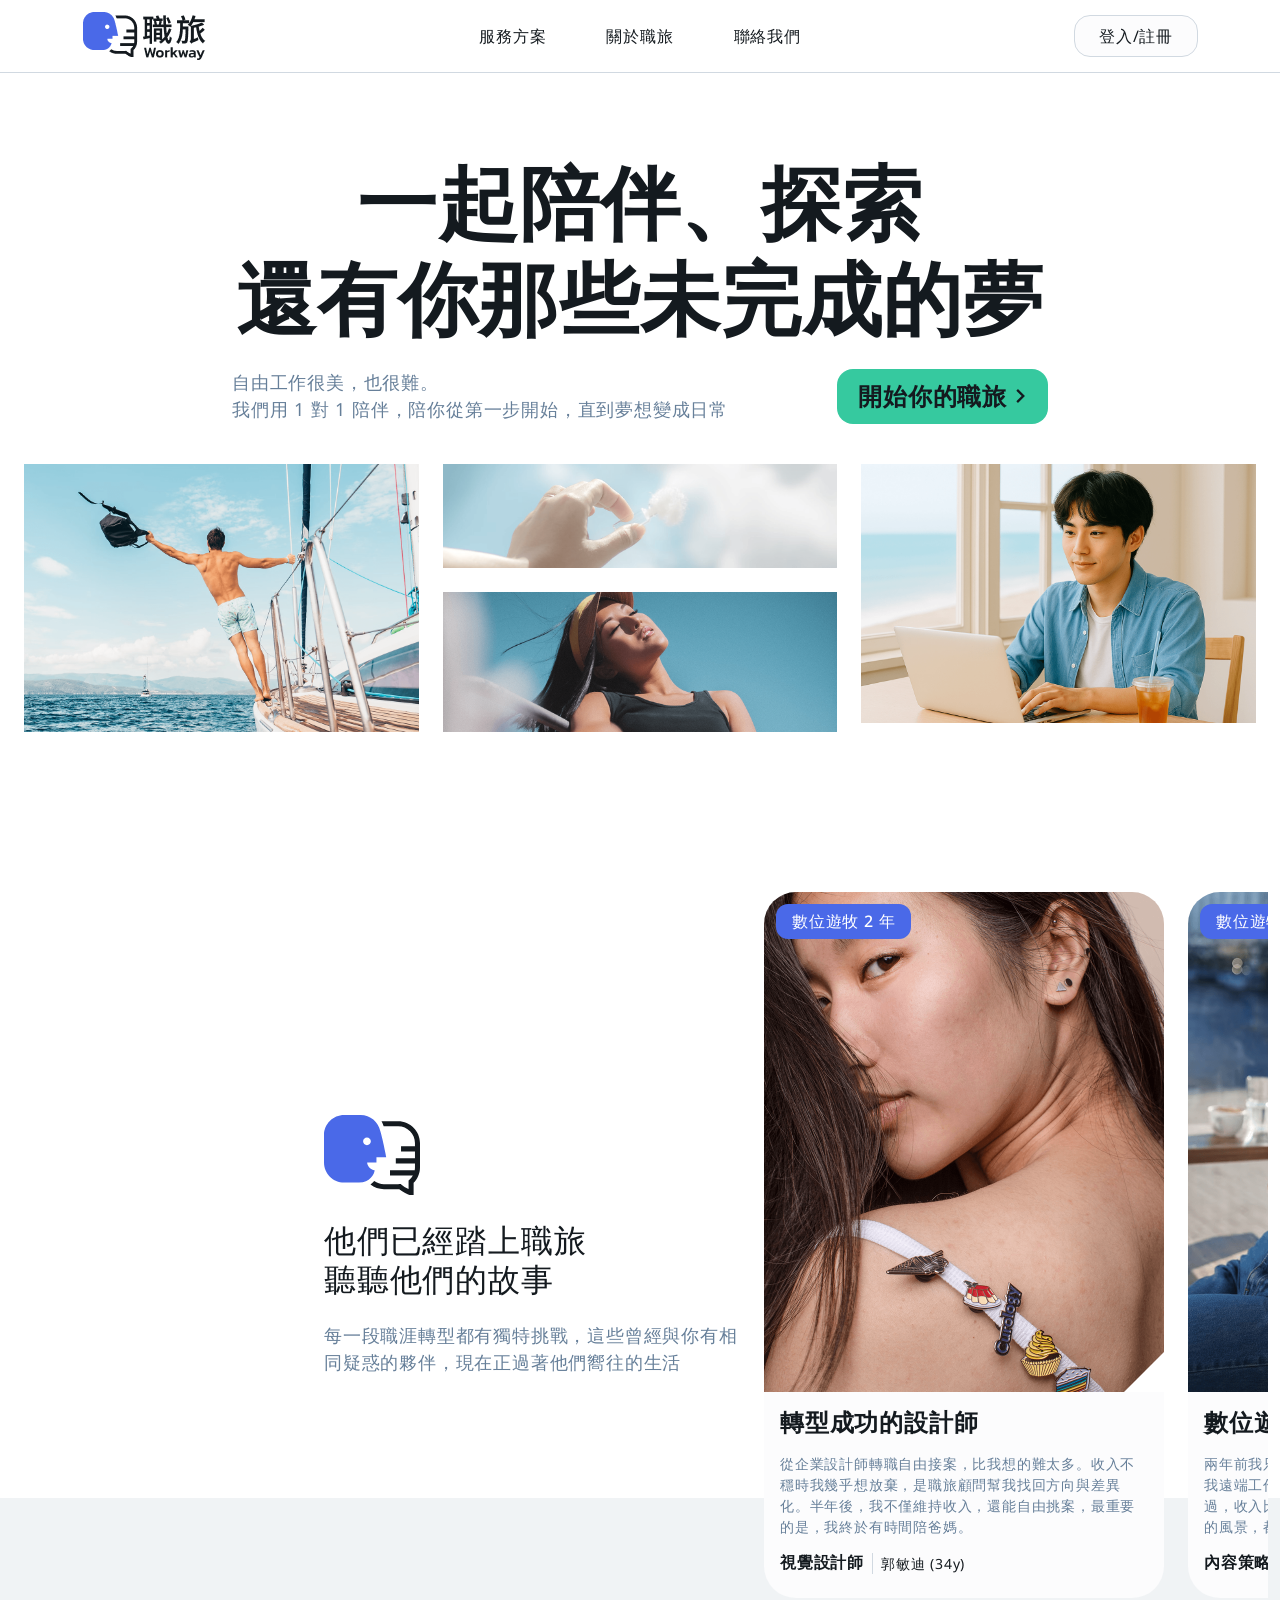
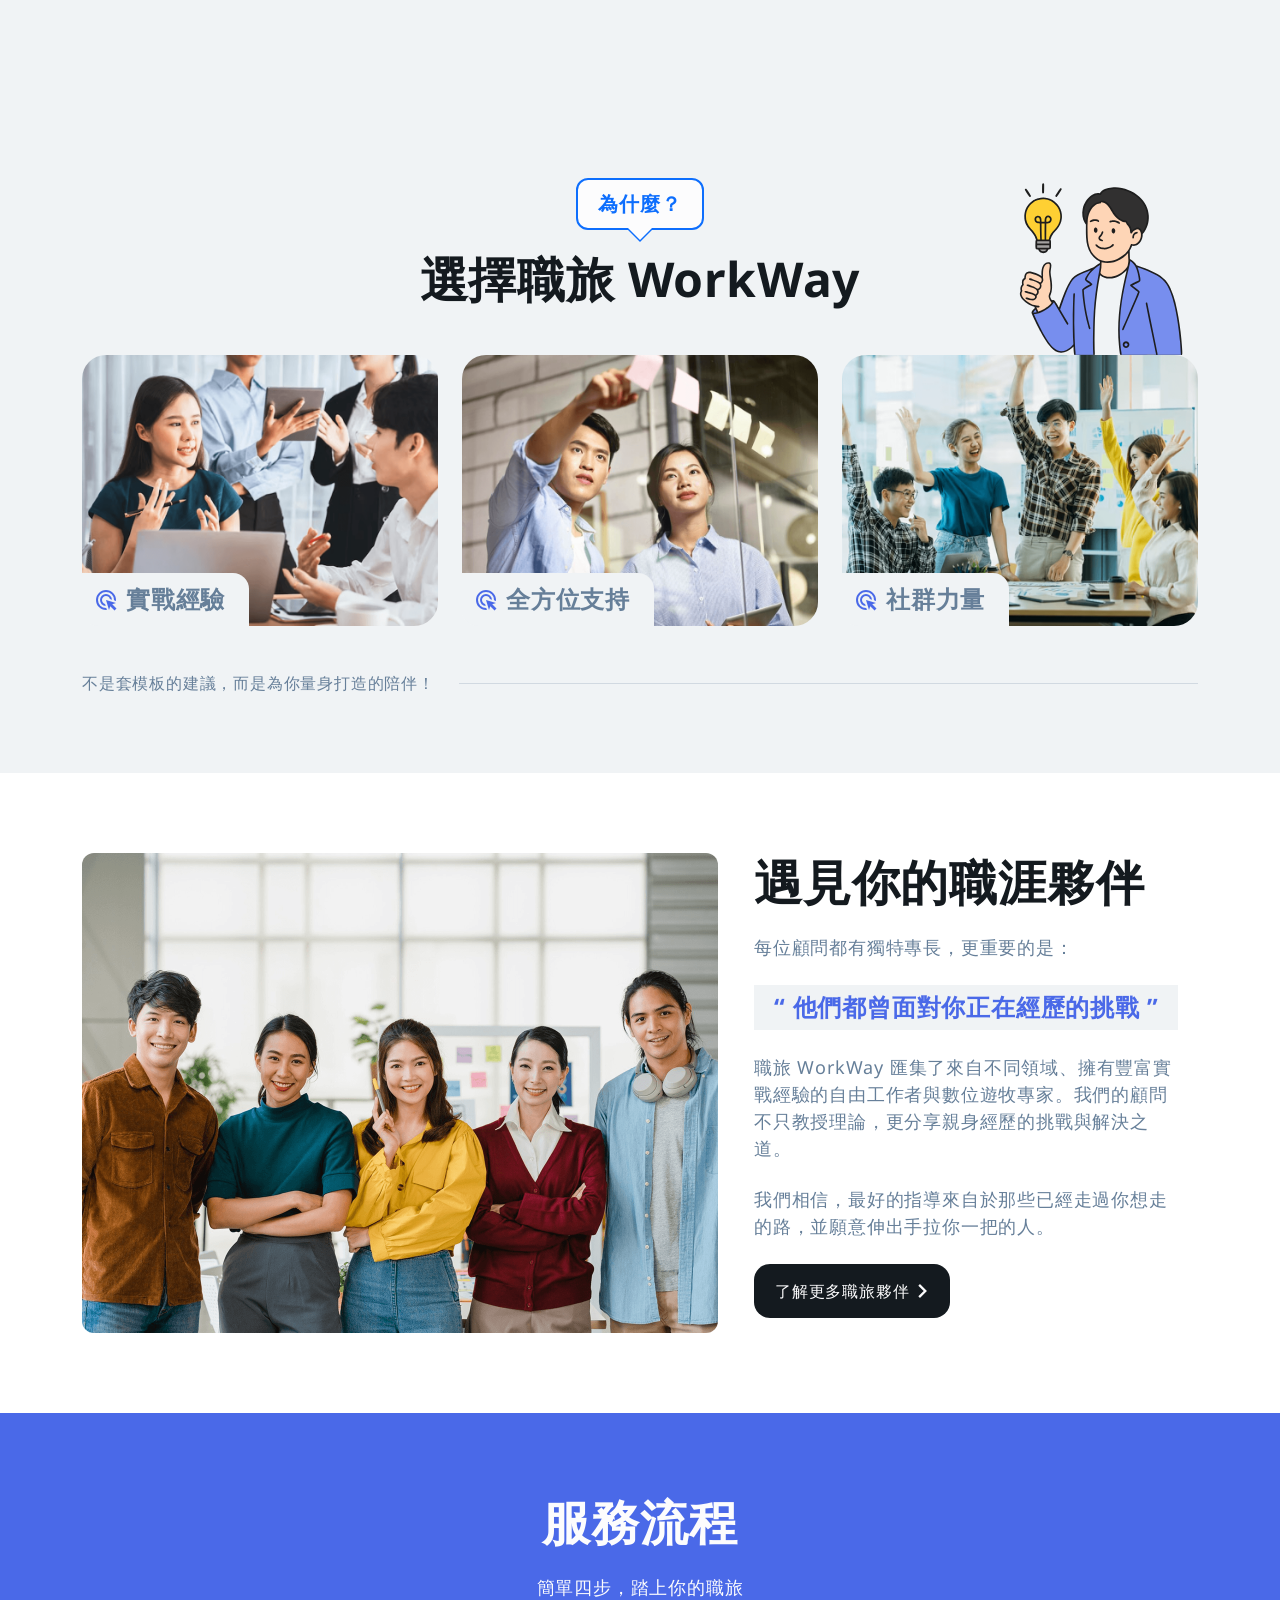
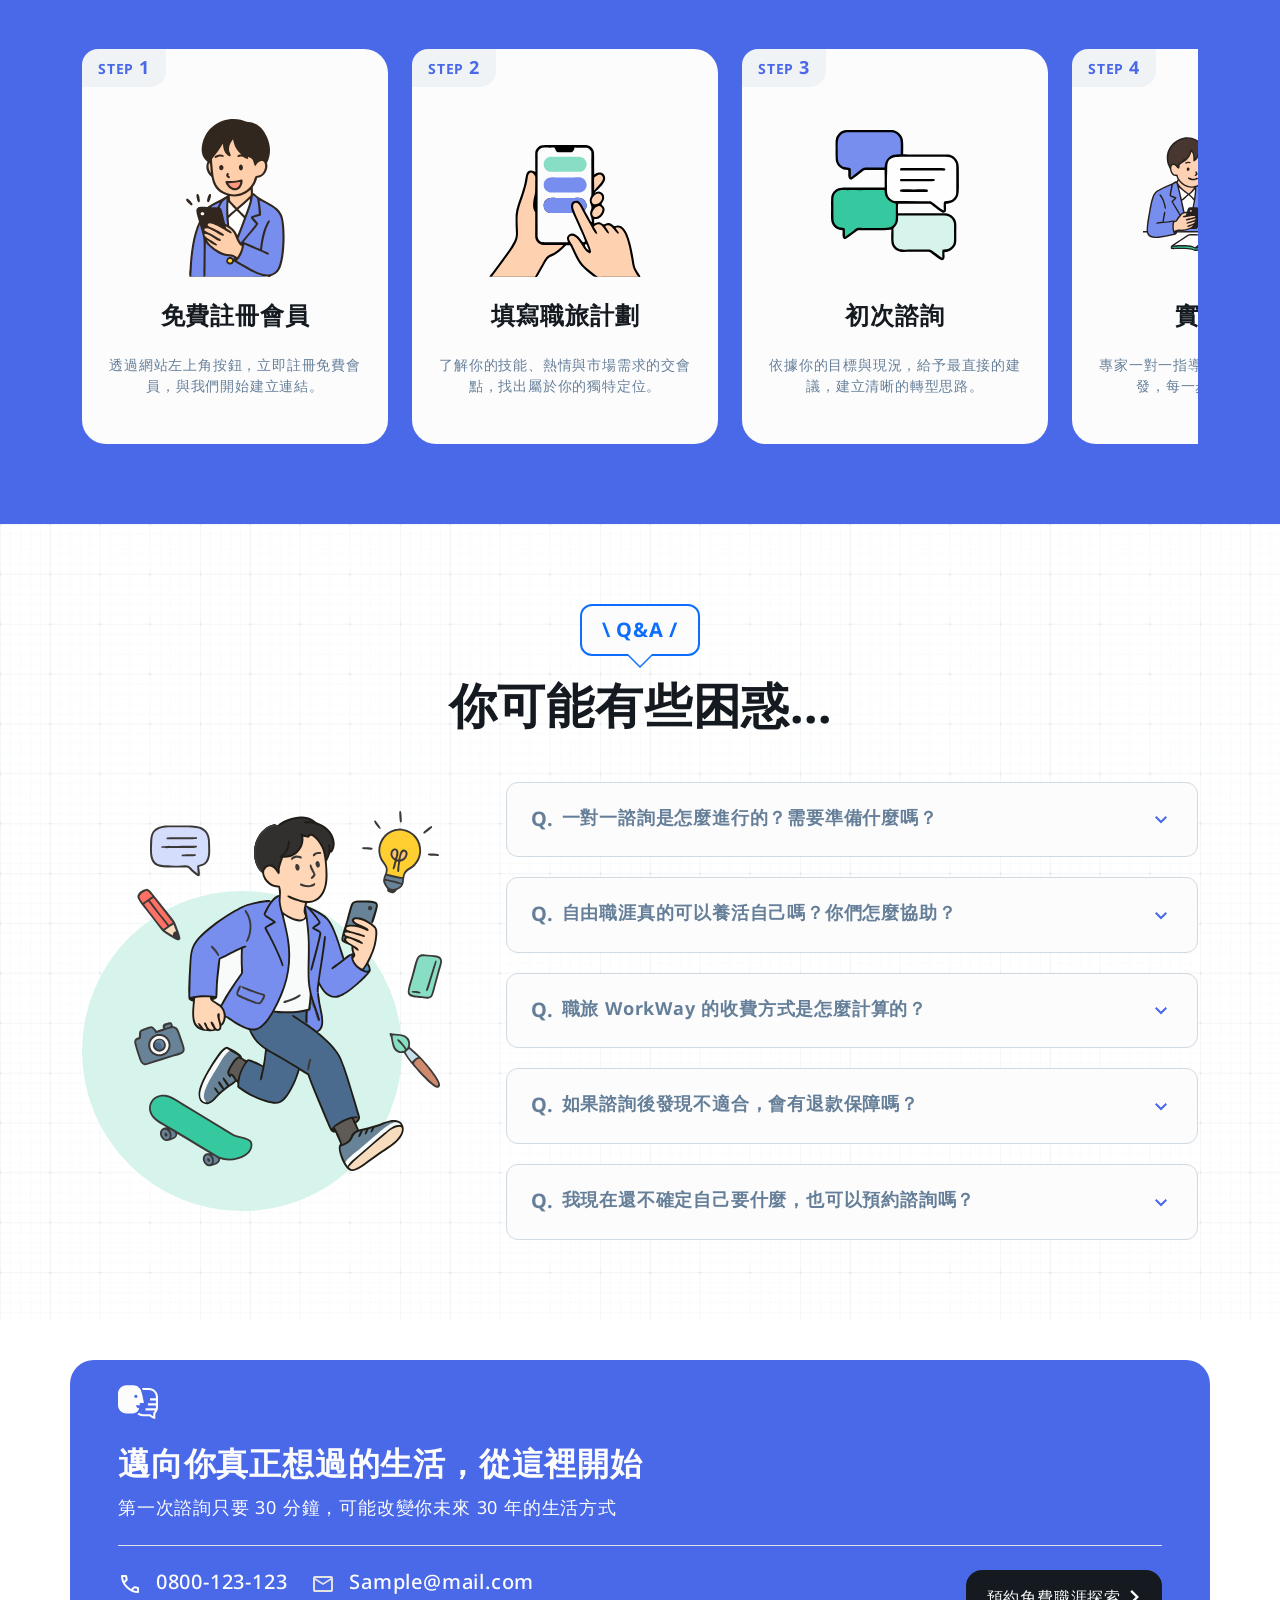
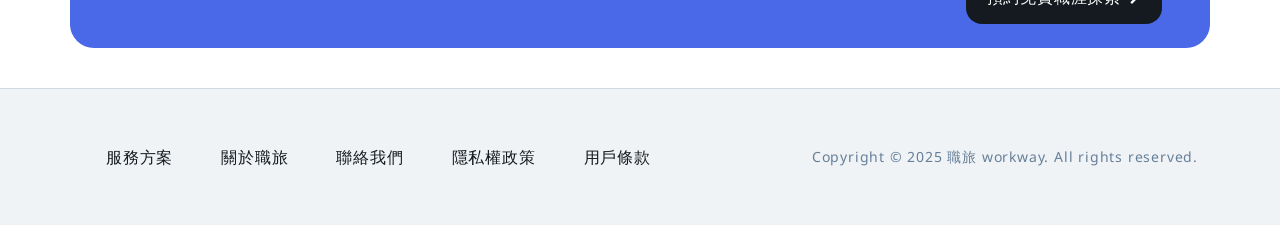
==== commit d48eb333: "fix:服務流程結構、文字置中" ====
--- a/index.html
+++ b/index.html
@@ -673,13 +673,11 @@
                   aria-expanded="false"
                   aria-controls="collapseExample"
                 >
-                  <span>
-                    <span class="me-2">Q.</span>
-                    <span class="fs-6"
-                      >一對一諮詢是怎麼進行的？需要準備什麼嗎？</span
-                    >
-                  </span>
-                  <span class="ms-auto qa-arrow">
+                  <div class="me-2">Q.</div>
+                  <div class="fs-6 text-start">
+                    一對一諮詢是怎麼進行的？需要準備什麼嗎？
+                  </div>
+                  <div class="ms-auto qa-arrow">
                     <svg
                       xmlns="http://www.w3.org/2000/svg"
                       height="24px"
@@ -691,7 +689,7 @@
                         d="M480-344 240-584l56-56 184 184 184-184 56 56-240 240Z"
                       />
                     </svg>
-                  </span>
+                  </div>
                 </button>
                 <div class="collapse" id="collapseQA1">
                   <div class="border-top mt-4 pt-4 d-flex">
@@ -715,13 +713,12 @@
                   aria-expanded="false"
                   aria-controls="collapseExample"
                 >
-                  <span>
-                    <span class="me-2">Q.</span>
-                    <span class="fs-6"
-                      >自由職涯真的可以養活自己嗎？你們怎麼協助？</span
-                    >
-                  </span>
-                  <span class="ms-auto qa-arrow">
+                  <div class="me-2">Q.</div>
+                  <div class="fs-6 text-start">
+                    自由職涯真的可以養活自己嗎？你們怎麼協助？
+                  </div>
+
+                  <div class="ms-auto qa-arrow">
                     <svg
                       xmlns="http://www.w3.org/2000/svg"
                       height="24px"
@@ -733,7 +730,7 @@
                         d="M480-344 240-584l56-56 184 184 184-184 56 56-240 240Z"
                       />
                     </svg>
-                  </span>
+                  </div>
                 </button>
                 <div class="collapse" id="collapseQA2">
                   <div class="border-top mt-4 pt-4 d-flex">
@@ -757,13 +754,11 @@
                   aria-expanded="false"
                   aria-controls="collapseExample"
                 >
-                  <span>
-                    <span class="me-2">Q.</span>
-                    <span class="fs-6"
-                      >職旅 WorkWay 的收費方式是怎麼計算的？</span
-                    >
-                  </span>
-                  <span class="ms-auto qa-arrow">
+                  <div class="me-2">Q.</div>
+                  <div class="fs-6 text-start">
+                    職旅 WorkWay 的收費方式是怎麼計算的？
+                  </div>
+                  <div class="ms-auto qa-arrow">
                     <svg
                       xmlns="http://www.w3.org/2000/svg"
                       height="24px"
@@ -775,7 +770,7 @@
                         d="M480-344 240-584l56-56 184 184 184-184 56 56-240 240Z"
                       />
                     </svg>
-                  </span>
+                  </div>
                 </button>
                 <div class="collapse" id="collapseQA3">
                   <div class="border-top mt-4 pt-4 d-flex">
@@ -799,13 +794,11 @@
                   aria-expanded="false"
                   aria-controls="collapseExample"
                 >
-                  <span>
-                    <span class="me-2">Q.</span>
-                    <span class="fs-6"
-                      >如果諮詢後發現不適合，會有退款保障嗎？</span
-                    >
-                  </span>
-                  <span class="ms-auto qa-arrow">
+                  <div class="me-2">Q.</div>
+                  <div class="fs-6 text-start">
+                    如果諮詢後發現不適合，會有退款保障嗎？
+                  </div>
+                  <div class="ms-auto qa-arrow">
                     <svg
                       xmlns="http://www.w3.org/2000/svg"
                       height="24px"
@@ -817,7 +810,7 @@
                         d="M480-344 240-584l56-56 184 184 184-184 56 56-240 240Z"
                       />
                     </svg>
-                  </span>
+                  </div>
                 </button>
                 <div class="collapse" id="collapseQA4">
                   <div class="border-top mt-4 pt-4 d-flex">
@@ -843,13 +836,11 @@
                   aria-expanded="false"
                   aria-controls="collapseExample"
                 >
-                  <span>
-                    <span class="me-2">Q.</span>
-                    <span class="fs-6"
-                      >我現在還不確定自己要什麼，也可以預約諮詢嗎？</span
-                    >
-                  </span>
-                  <span class="ms-auto qa-arrow">
+                  <div class="me-2">Q.</div>
+                  <div class="fs-6 text-start">
+                    我現在還不確定自己要什麼，也可以預約諮詢嗎？
+                  </div>
+                  <div class="ms-auto qa-arrow">
                     <svg
                       xmlns="http://www.w3.org/2000/svg"
                       height="24px"
@@ -861,7 +852,7 @@
                         d="M480-344 240-584l56-56 184 184 184-184 56 56-240 240Z"
                       />
                     </svg>
-                  </span>
+                  </div>
                 </button>
                 <div class="collapse" id="collapseQA5">
                   <div class="border-top mt-4 pt-4 d-flex">
